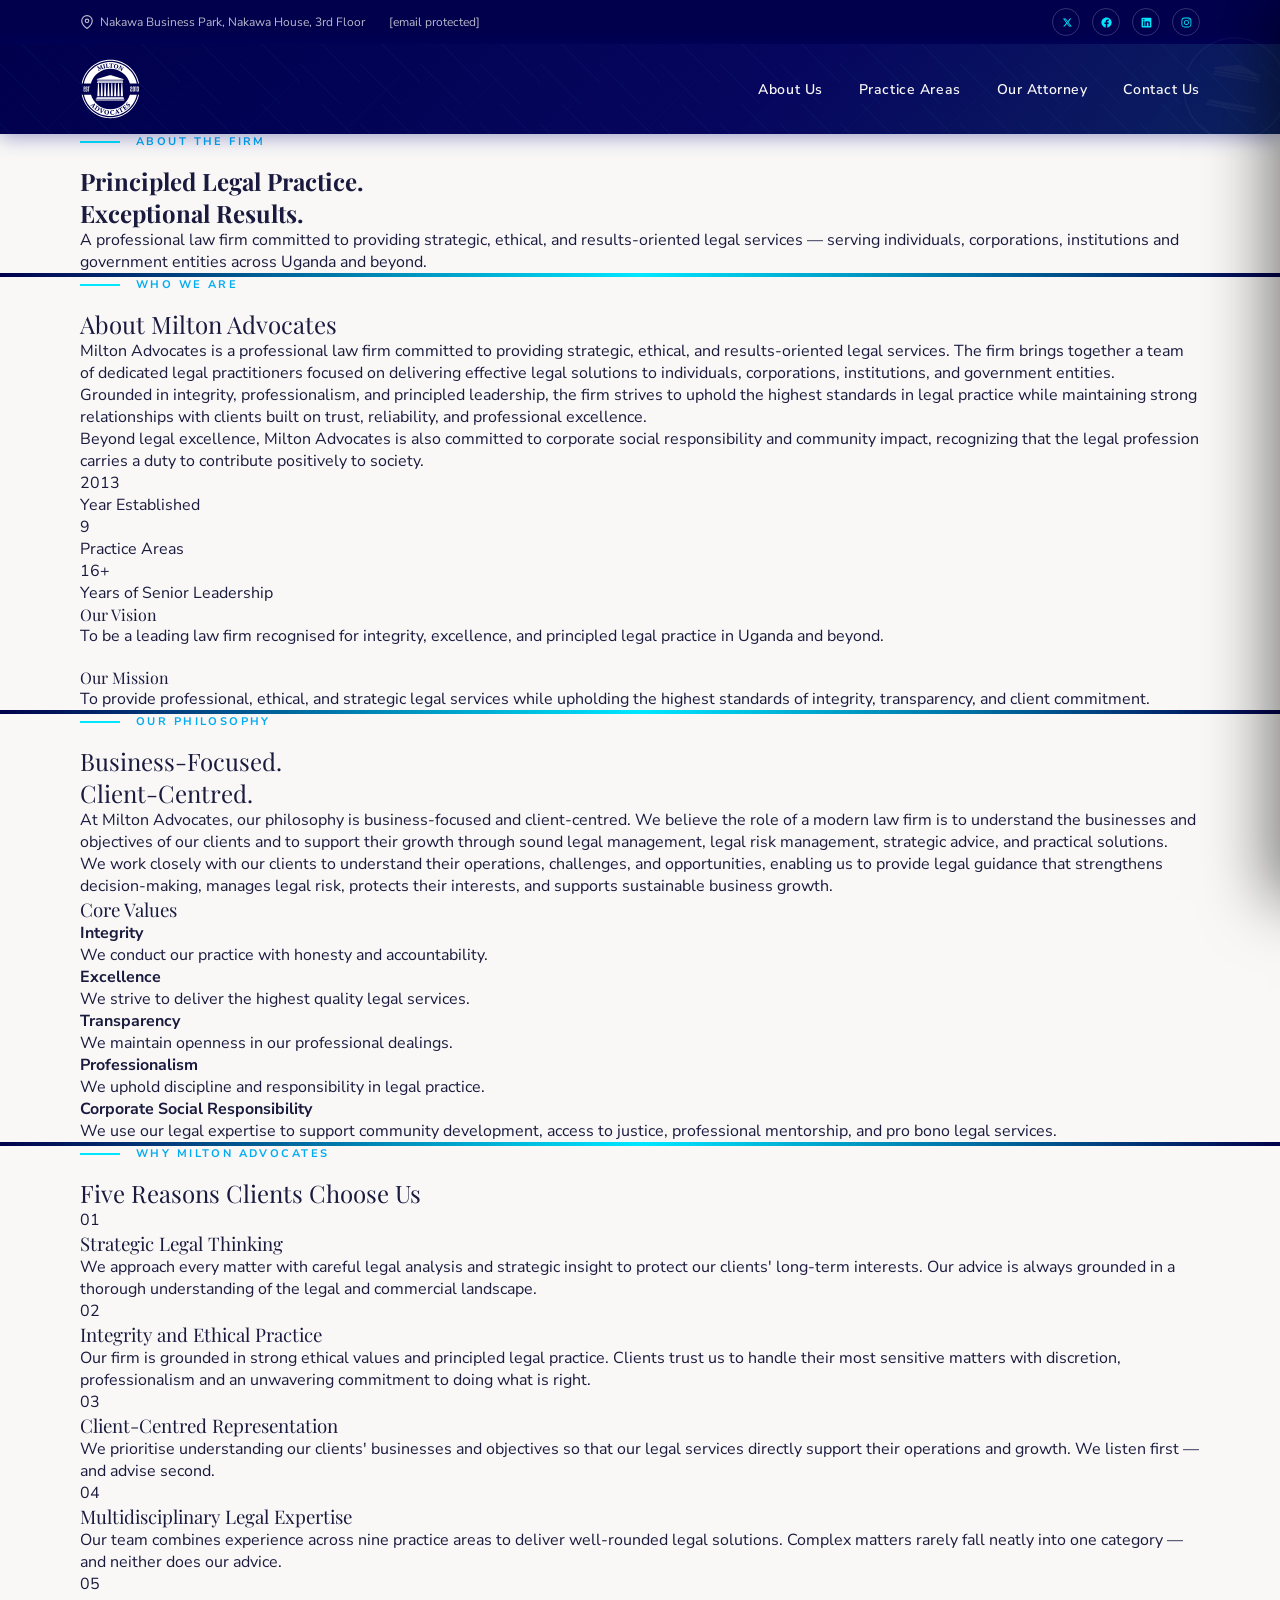
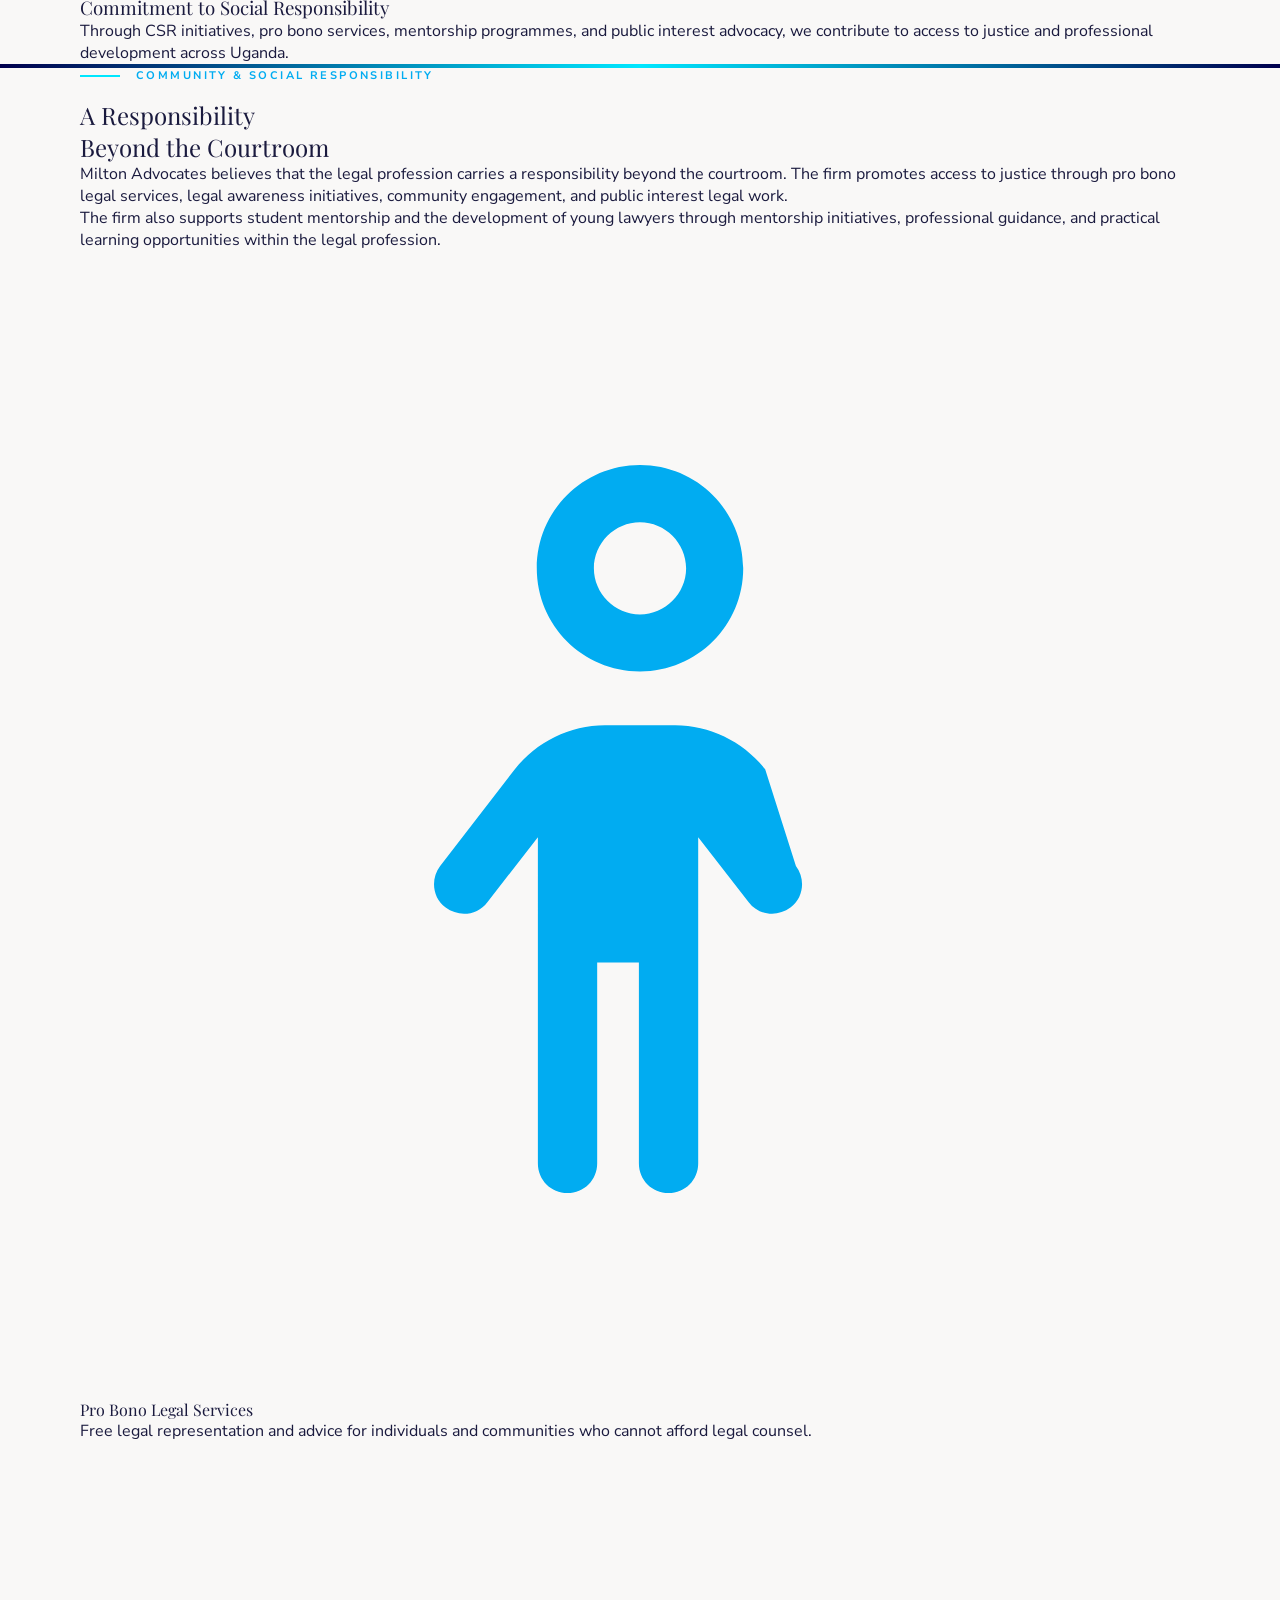
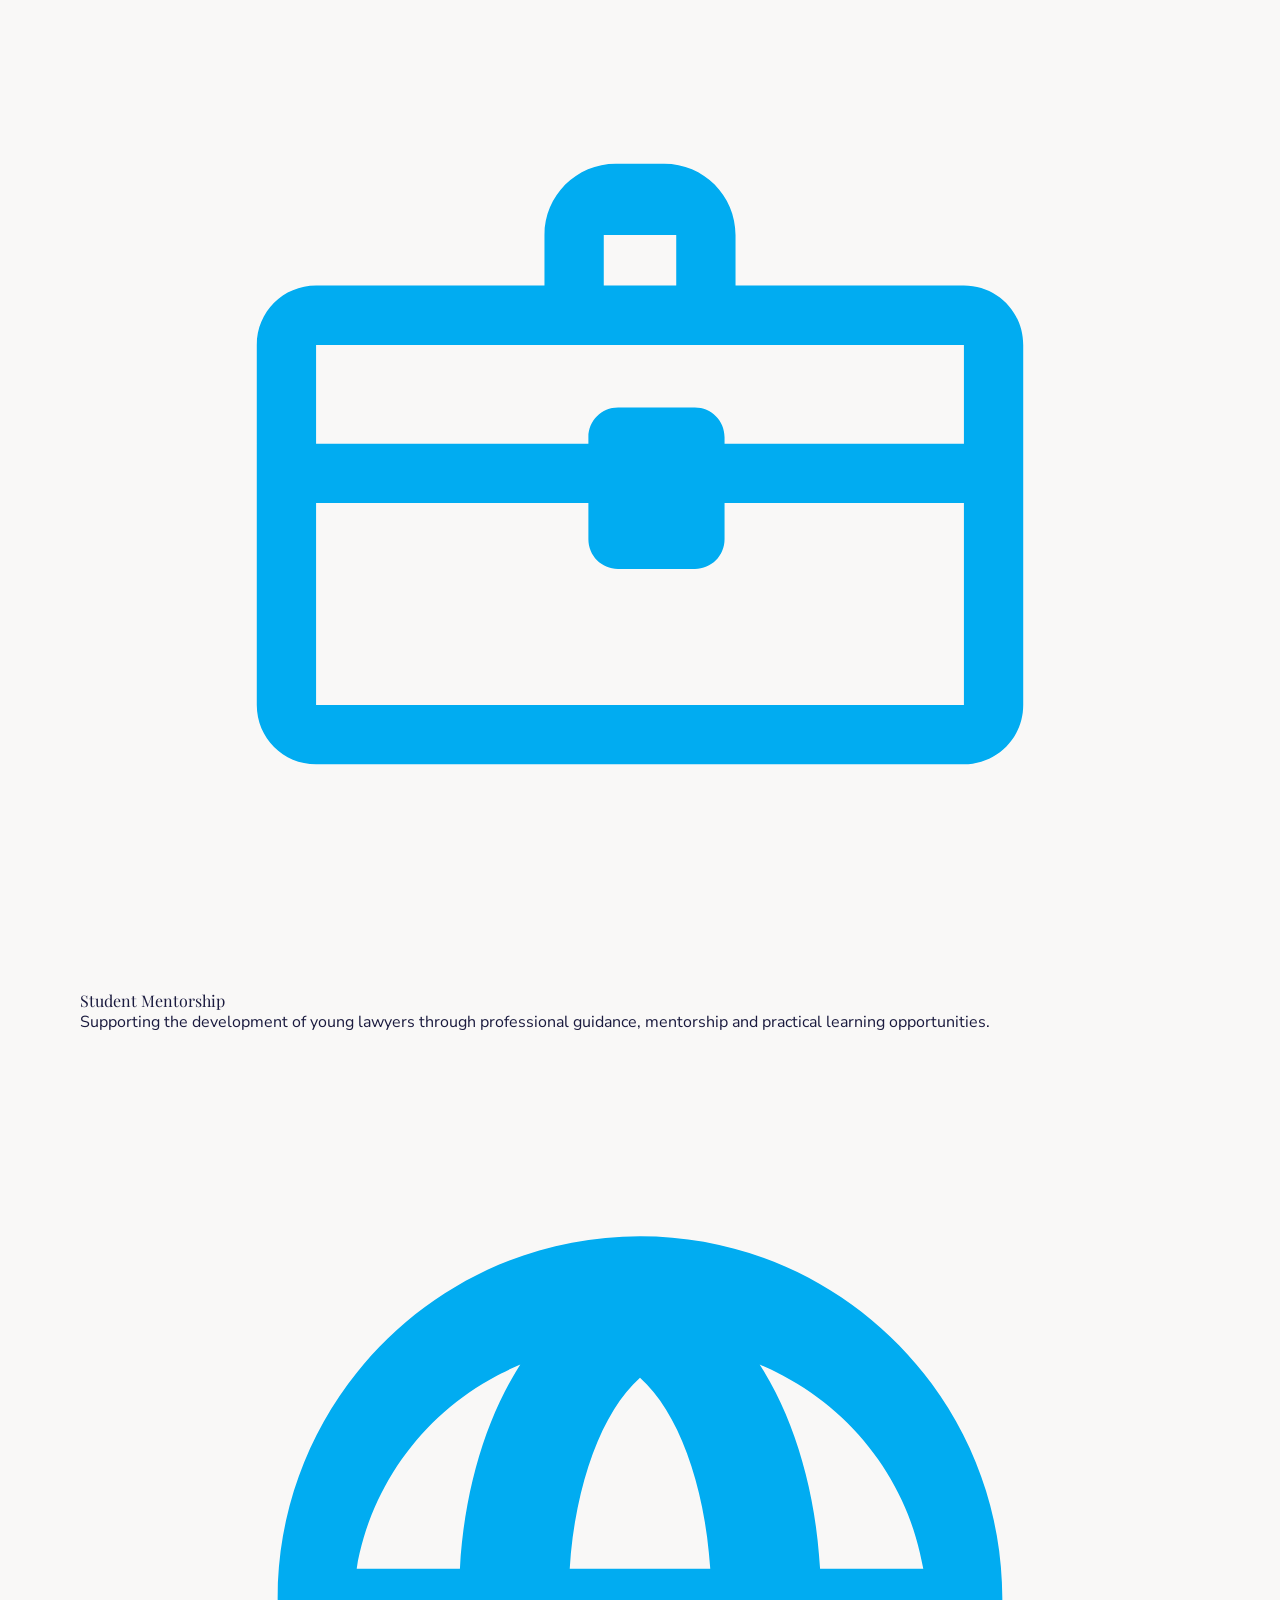
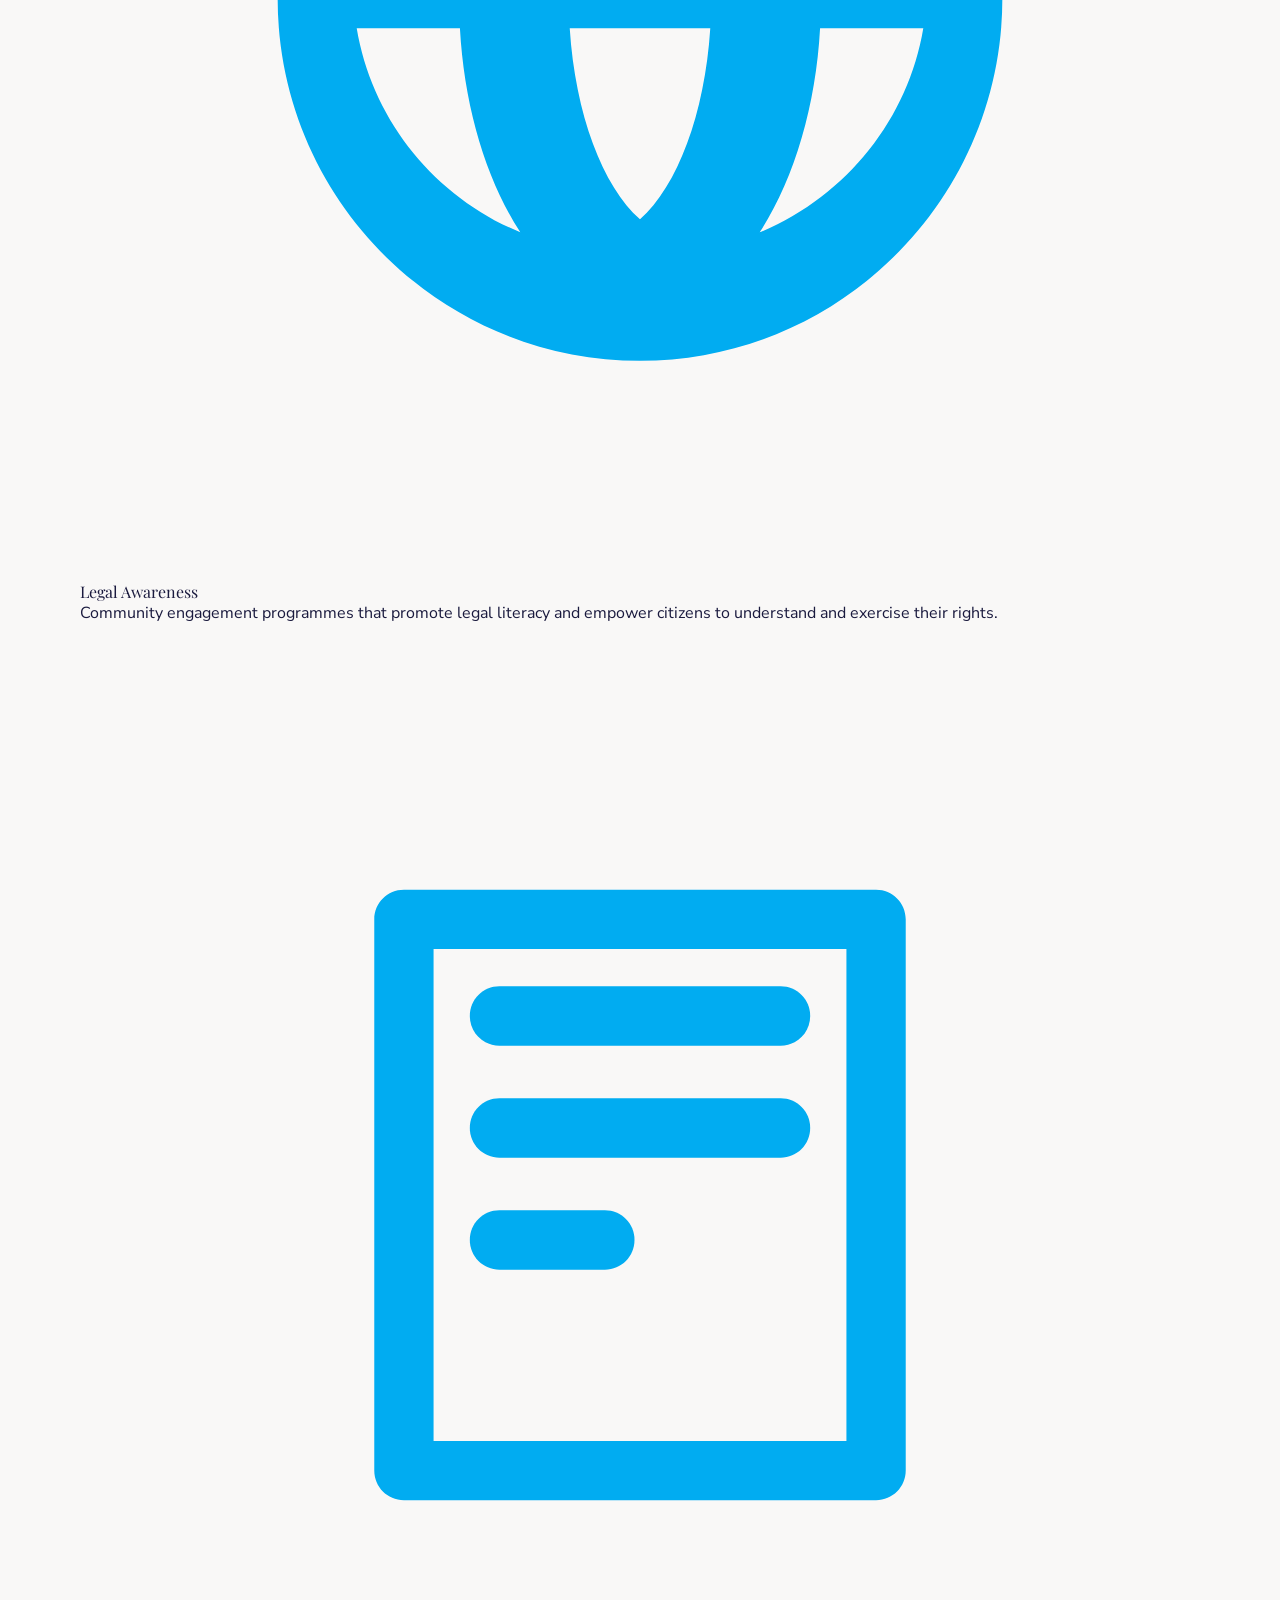
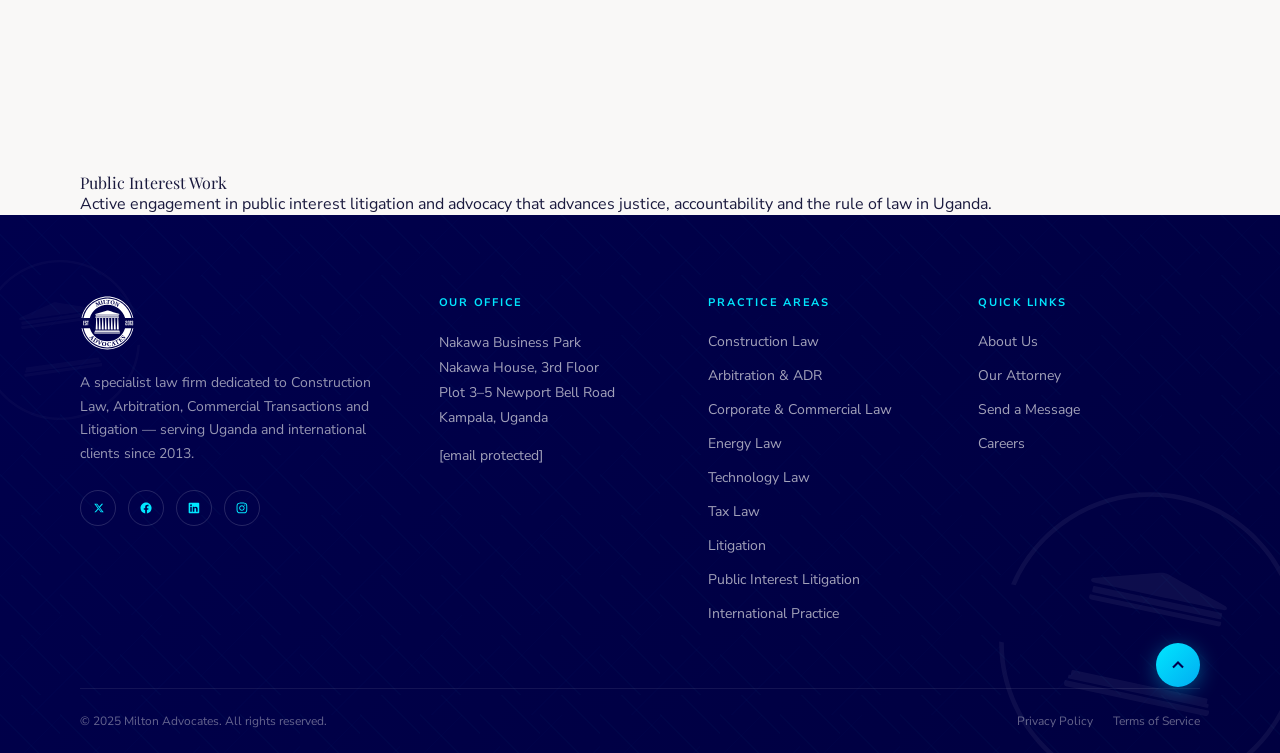
==== about.html @ 9bef8814 "Add files via upload" ====
<!DOCTYPE html>
<html lang="en">
<head>
  <meta charset="UTF-8"/>
  <meta name="viewport" content="width=device-width, initial-scale=1.0"/>
  <title>About Us | Milton Advocates</title>
  <link rel="preconnect" href="https://fonts.googleapis.com">
  <link rel="preconnect" href="https://fonts.gstatic.com" crossorigin>
  <link href="https://fonts.googleapis.com/css2?family=Playfair+Display:ital,wght@0,400;0,700;0,900;1,400;1,700&family=Nunito+Sans:opsz,wght@6..12,300;6..12,400;6..12,600;6..12,700&display=swap" rel="stylesheet">
  <link rel="stylesheet" href="assets/style.css"/>
</head>
<body>

<div class="top-bar">
    <div class="container">
      <div class="top-bar-left">
        <a href="https://maps.google.com/?q=UAP+Business+Park+Nakawa+House+Kampala" target="_blank">
          <svg width="14" height="14" viewBox="0 0 24 24" fill="none" stroke="currentColor" stroke-width="2"><path d="M21 10c0 7-9 13-9 13s-9-6-9-13a9 9 0 0118 0z"/><circle cx="12" cy="10" r="3"/></svg>
          Nakawa Business Park, Nakawa House, 3rd Floor
        </a>
        <a href="/cdn-cgi/l/email-protection#80e9eee6efc0ede9ecf4efeee1e4f6efe3e1f4e5f3aee3efed"><span class="__cf_email__" data-cfemail="88e1e6eee7c8e5e1e4fce7e6e9ecfee7ebe9fcedfba6ebe7e5">[email&#160;protected]</span></a>
      </div>
      <div class="top-bar-right">
        <a href="https://x.com/miltonadvocates" target="_blank" aria-label="X"><svg viewBox="0 0 102 104" fill="#00e7ff"><path d="M78.36,20.78h10.81l-23.6,26.97,27.77,36.71h-21.73l-17.03-22.26-19.47,22.26h-10.82l25.24-28.85L22.89,20.78h22.29l15.38,20.34,17.8-20.34h0Zm-3.79,57.22h5.98L41.91,26.9h-6.43l39.08,51.09h0Z"/></svg></a>
        <a href="https://facebook.com/miltonadvocates" target="_blank" aria-label="Facebook"><svg viewBox="0 0 102 104" fill="#00e7ff"><path d="M92.63,52.86c0,20.62-15.13,37.72-34.88,40.82v-28.8h9.6l1.83-11.91h-11.43v-7.73c0-3.26,1.6-6.44,6.71-6.44h5.2v-10.14s-4.72-.81-9.22-.81c-9.41,0-15.56,5.71-15.56,16.03v9.08h-10.46v11.91h10.46v28.8c-19.75-3.11-34.88-20.2-34.88-40.82C9.99,30.05,28.49,11.55,51.31,11.55s41.32,18.5,41.32,41.32Z"/></svg></a>
        <a href="https://linkedin.com/company/miltonadvocates" target="_blank" aria-label="LinkedIn"><svg viewBox="0 0 102 104" fill="#00e7ff"><path d="M78.27,80.29h-11.65v-18.24c0-4.35-.08-9.95-6.06-9.95s-7,4.74-7,9.63v18.56h-11.64V42.78h11.18v5.13h.15c2.28-3.9,6.52-6.23,11.03-6.06,11.81,0,13.98,7.77,13.98,17.87v20.58ZM28.78,37.65c-3.73,0-6.76-3.03-6.76-6.76s3.03-6.76,6.76-6.76,6.76,3.03,6.76,6.76c0,3.73-3.03,6.76-6.76,6.76h0m5.82,42.64h-11.66V42.78h11.66v37.51ZM84.08,13.31H17.09c-3.16-.03-5.76,2.5-5.8,5.67V86.25c.04,3.17,2.63,5.71,5.8,5.67H84.08c3.17,.04,5.78-2.5,5.82-5.67V18.98c-.05-3.17-2.65-5.71-5.82-5.67"/></svg></a>
        <a href="https://instagram.com/miltonadvocates" target="_blank" aria-label="Instagram"><svg viewBox="0 0 102 104" fill="#00e7ff"><path d="M50.28,19.05c10.6,0,11.86,.04,16.05,.23,4.33,.2,8.79,1.18,11.94,4.34,3.18,3.18,4.14,7.6,4.34,11.94,.19,4.19,.23,5.44,.23,16.05s-.04,11.86-.23,16.05c-.2,4.31-1.2,8.81-4.34,11.94-3.18,3.18-7.6,4.14-11.94,4.34-4.19,.19-5.44,.23-16.05,.23s-11.86-.04-16.05-.23c-4.27-.2-8.83-1.23-11.94-4.34-3.17-3.17-4.14-7.63-4.34-11.94-.19-4.19-.23-5.44-.23-16.05s.04-11.86,.23-16.05c.2-4.29,1.21-8.82,4.34-11.94,3.18-3.18,7.61-4.14,11.94-4.34,4.19-.19,5.44-.23,16.05-.23m0-7.16c-10.79,0-12.14,.05-16.38,.24-6.14,.28-12.24,1.99-16.67,6.43-4.45,4.45-6.15,10.54-6.43,16.67-.19,4.24-.24,5.59-.24,16.38s.05,12.14,.24,16.38c.28,6.13,2,12.25,6.43,16.67,4.45,4.45,10.54,6.15,16.67,6.43,4.24,.19,5.59,.24,16.38,.24s12.14-.05,16.38-.24c6.14-.28,12.24-1.99,16.67-6.43,4.46-4.46,6.15-10.54,6.43-16.67,.19-4.24,.24-5.59,.24-16.38s-.05-12.14-.24-16.38c-.28-6.14-1.99-12.24-6.43-16.67-4.44-4.44-10.55-6.15-16.67-6.43-4.24-.19-5.59-.24-16.38-.24Z"/><path d="M50.28,31.22c-11.26,0-20.39,9.13-20.39,20.39s9.13,20.39,20.39,20.39,20.39-9.13,20.39-20.39-9.13-20.39-20.39-20.39Zm0,33.63c-7.31,0-13.24-5.93-13.24-13.24s5.93-13.24,13.24-13.24,13.24,5.93,13.24,13.24-5.93,13.24-13.24,13.24Z"/><circle cx="71.49" cy="30.41" r="4.77"/></svg></a>
      </div>
    </div>
  </div>
  <nav class="navbar" id="navbar">
    <div class="navbar-watermark" aria-hidden="true"><svg viewBox="0 0 102 104" xmlns="http://www.w3.org/2000/svg"><path fill="#fff" d="M51,3C27.15,3,7.23,20.12,2.88,42.72h1.52C8.73,20.95,27.97,4.49,51,4.49s42.26,16.46,46.6,38.23h1.52C94.77,20.12,74.85,3,51,3Z"/><path fill="#fff" d="M97.52,61.69c-4.49,21.57-23.63,37.82-46.51,37.82S8.97,83.26,4.48,61.69h-1.52c4.5,22.39,24.33,39.31,48.04,39.31s43.53-16.92,48.03-39.31h-1.52Z"/><rect fill="#fff" x="29.1" y="37.66" width="42.89" height="2.04" rx=".35" ry=".35"/><path fill="#fff" d="M27.96,66.15v1.34c0,.19,.16,.35,.37,.35h44.43c.2,0,.37-.16,.37-.35v-1.34c0-.19-.16-.35-.37-.35H28.33c-.2,0-.37,.16-.37,.35Z"/><path fill="#fff" d="M27.26,67.74v.81c0,.12,.17,.21,.38,.21h45.81c.21,0,.38-.09,.38-.21v-.81c0-.12-.17-.21-.38-.21H27.64c-.21,0-.38,.09-.38,.21Z"/><path fill="#fff" d="M28.6,35.17l20.77-6.14s.04-.01,.05-.02c.2-.07,1.58-.54,3.05,0,1.47,.55,17.65,5.44,20.06,6.17,.24,.07,.44,.25,.53,.49,.14,.36,.12,.83-.93,.89-1.69,.1-41.3,0-42.6,0-1.03,0-1.62-.25-1.51-.81,.06-.28,.29-.5,.57-.58Z"/><path fill="#fff" d="M71.49,42.12H29.34c-1.09,0-.77-1.39-.77-1.39l.06-.2h43.56l.06,.2s.33,1.39-.77,1.39Z"/><path fill="#fff" d="M73.56,71.44H27.28c-1.2,0-.84-1.69-.84-1.69l.07-.24h47.83l.06,.24s.36,1.69-.84,1.69Z"/></svg></div>
    <div class="container">
      <a href="index.html" class="nav-logo"><?xml version="1.0" encoding="UTF-8"?><svg style="height:62px;width:auto;" id="a" xmlns="http://www.w3.org/2000/svg" viewBox="0 0 102 104"><defs><style>.b{fill:#fff;}</style></defs><path class="b" d="M23.33,77.53c-.65,.3-1.6,.78-2.13,1.03-.05,.03-.07,.06-.05,.07,.08,.1,.25,.27,.47,.51,.28,.28,.48,.49,.57,.58,0,0,.06,0,.08-.02,.18-.35,.78-1.49,1.09-2.13,0,0-.03-.04-.04-.04Zm7.74,5.28c-.19-.51-.6-.91-1.05-1.21-.15-.1-.31-.18-.37-.18-.05-.02-.13,.05-.17,.09-.28,.4-1.06,1.57-1.68,2.5-.65,.97-1.18,1.77-1.36,2.1-.04,.09-.08,.28-.06,.42,.08,.38,.5,.73,.67,.84,.41,.26,.89,.35,1.49,.16,.68-.25,1.29-.69,1.98-1.72,.62-.92,.89-2.09,.54-3Zm0,0c-.19-.51-.6-.91-1.05-1.21-.15-.1-.31-.18-.37-.18-.05-.02-.13,.05-.17,.09-.28,.4-1.06,1.57-1.68,2.5-.65,.97-1.18,1.77-1.36,2.1-.04,.09-.08,.28-.06,.42,.08,.38,.5,.73,.67,.84,.41,.26,.89,.35,1.49,.16,.68-.25,1.29-.69,1.98-1.72,.62-.92,.89-2.09,.54-3Zm-7.74-5.28c-.65,.3-1.6,.78-2.13,1.03-.05,.03-.07,.06-.05,.07,.08,.1,.25,.27,.47,.51,.28,.28,.48,.49,.57,.58,0,0,.06,0,.08-.02,.18-.35,.78-1.49,1.09-2.13,0,0-.03-.04-.04-.04Zm0,0c-.65,.3-1.6,.78-2.13,1.03-.05,.03-.07,.06-.05,.07,.08,.1,.25,.27,.47,.51,.28,.28,.48,.49,.57,.58,0,0,.06,0,.08-.02,.18-.35,.78-1.49,1.09-2.13,0,0-.03-.04-.04-.04Zm7.74,5.28c-.19-.51-.6-.91-1.05-1.21-.15-.1-.31-.18-.37-.18-.05-.02-.13,.05-.17,.09-.28,.4-1.06,1.57-1.68,2.5-.65,.97-1.18,1.77-1.36,2.1-.04,.09-.08,.28-.06,.42,.08,.38,.5,.73,.67,.84,.41,.26,.89,.35,1.49,.16,.68-.25,1.29-.69,1.98-1.72,.62-.92,.89-2.09,.54-3Zm15.13,5.39c-.29-.34-.62-.55-1.07-.61-.34-.06-.7-.02-.96,.13-.74,.39-1.14,1.37-1.32,2.51-.17,1.09-.09,2.54,.63,3.41,.29,.33,.66,.57,1.15,.65,.32,.06,.7-.04,.97-.24,.64-.44,.99-1.48,1.15-2.51,.2-1.21,.09-2.57-.55-3.35Zm0,0c-.29-.34-.62-.55-1.07-.61-.34-.06-.7-.02-.96,.13-.74,.39-1.14,1.37-1.32,2.51-.17,1.09-.09,2.54,.63,3.41,.29,.33,.66,.57,1.15,.65,.32,.06,.7-.04,.97-.24,.64-.44,.99-1.48,1.15-2.51,.2-1.21,.09-2.57-.55-3.35Zm-15.13-5.39c-.19-.51-.6-.91-1.05-1.21-.15-.1-.31-.18-.37-.18-.05-.02-.13,.05-.17,.09-.28,.4-1.06,1.57-1.68,2.5-.65,.97-1.18,1.77-1.36,2.1-.04,.09-.08,.28-.06,.42,.08,.38,.5,.73,.67,.84,.41,.26,.89,.35,1.49,.16,.68-.25,1.29-.69,1.98-1.72,.62-.92,.89-2.09,.54-3Zm-7.74-5.28c-.65,.3-1.6,.78-2.13,1.03-.05,.03-.07,.06-.05,.07,.08,.1,.25,.27,.47,.51,.28,.28,.48,.49,.57,.58,0,0,.06,0,.08-.02,.18-.35,.78-1.49,1.09-2.13,0,0-.03-.04-.04-.04Zm0,0c-.65,.3-1.6,.78-2.13,1.03-.05,.03-.07,.06-.05,.07,.08,.1,.25,.27,.47,.51,.28,.28,.48,.49,.57,.58,0,0,.06,0,.08-.02,.18-.35,.78-1.49,1.09-2.13,0,0-.03-.04-.04-.04Zm7.74,5.28c-.19-.51-.6-.91-1.05-1.21-.15-.1-.31-.18-.37-.18-.05-.02-.13,.05-.17,.09-.28,.4-1.06,1.57-1.68,2.5-.65,.97-1.18,1.77-1.36,2.1-.04,.09-.08,.28-.06,.42,.08,.38,.5,.73,.67,.84,.41,.26,.89,.35,1.49,.16,.68-.25,1.29-.69,1.98-1.72,.62-.92,.89-2.09,.54-3Zm15.13,5.39c-.29-.34-.62-.55-1.07-.61-.34-.06-.7-.02-.96,.13-.74,.39-1.14,1.37-1.32,2.51-.17,1.09-.09,2.54,.63,3.41,.29,.33,.66,.57,1.15,.65,.32,.06,.7-.04,.97-.24,.64-.44,.99-1.48,1.15-2.51,.2-1.21,.09-2.57-.55-3.35Zm14.86,.03s-.05,0-.05,0c-.05,.73-.08,1.78-.11,2.37,0,.05,.02,.08,.05,.08,.13-.03,.35-.09,.67-.18,.39-.11,.66-.19,.78-.23,0,0,.02-.05,.02-.08-.23-.33-.94-1.4-1.36-1.98Zm0,0s-.05,0-.05,0c-.05,.73-.08,1.78-.11,2.37,0,.05,.02,.08,.05,.08,.13-.03,.35-.09,.67-.18,.39-.11,.66-.19,.78-.23,0,0,.02-.05,.02-.08-.23-.33-.94-1.4-1.36-1.98Zm-14.86-.03c-.29-.34-.62-.55-1.07-.61-.34-.06-.7-.02-.96,.13-.74,.39-1.14,1.37-1.32,2.51-.17,1.09-.09,2.54,.63,3.41,.29,.33,.66,.57,1.15,.65,.32,.06,.7-.04,.97-.24,.64-.44,.99-1.48,1.15-2.51,.2-1.21,.09-2.57-.55-3.35Zm-15.13-5.39c-.19-.51-.6-.91-1.05-1.21-.15-.1-.31-.18-.37-.18-.05-.02-.13,.05-.17,.09-.28,.4-1.06,1.57-1.68,2.5-.65,.97-1.18,1.77-1.36,2.1-.04,.09-.08,.28-.06,.42,.08,.38,.5,.73,.67,.84,.41,.26,.89,.35,1.49,.16,.68-.25,1.29-.69,1.98-1.72,.62-.92,.89-2.09,.54-3Zm-7.74-5.28c-.65,.3-1.6,.78-2.13,1.03-.05,.03-.07,.06-.05,.07,.08,.1,.25,.27,.47,.51,.28,.28,.48,.49,.57,.58,0,0,.06,0,.08-.02,.18-.35,.78-1.49,1.09-2.13,0,0-.03-.04-.04-.04Zm0,0c-.65,.3-1.6,.78-2.13,1.03-.05,.03-.07,.06-.05,.07,.08,.1,.25,.27,.47,.51,.28,.28,.48,.49,.57,.58,0,0,.06,0,.08-.02,.18-.35,.78-1.49,1.09-2.13,0,0-.03-.04-.04-.04Zm7.74,5.28c-.19-.51-.6-.91-1.05-1.21-.15-.1-.31-.18-.37-.18-.05-.02-.13,.05-.17,.09-.28,.4-1.06,1.57-1.68,2.5-.65,.97-1.18,1.77-1.36,2.1-.04,.09-.08,.28-.06,.42,.08,.38,.5,.73,.67,.84,.41,.26,.89,.35,1.49,.16,.68-.25,1.29-.69,1.98-1.72,.62-.92,.89-2.09,.54-3Zm15.13,5.39c-.29-.34-.62-.55-1.07-.61-.34-.06-.7-.02-.96,.13-.74,.39-1.14,1.37-1.32,2.51-.17,1.09-.09,2.54,.63,3.41,.29,.33,.66,.57,1.15,.65,.32,.06,.7-.04,.97-.24,.64-.44,.99-1.48,1.15-2.51,.2-1.21,.09-2.57-.55-3.35Zm14.86,.03s-.05,0-.05,0c-.05,.73-.08,1.78-.11,2.37,0,.05,.02,.08,.05,.08,.13-.03,.35-.09,.67-.18,.39-.11,.66-.19,.78-.23,0,0,.02-.05,.02-.08-.23-.33-.94-1.4-1.36-1.98Zm0,0s-.05,0-.05,0c-.05,.73-.08,1.78-.11,2.37,0,.05,.02,.08,.05,.08,.13-.03,.35-.09,.67-.18,.39-.11,.66-.19,.78-.23,0,0,.02-.05,.02-.08-.23-.33-.94-1.4-1.36-1.98Zm-14.86-.03c-.29-.34-.62-.55-1.07-.61-.34-.06-.7-.02-.96,.13-.74,.39-1.14,1.37-1.32,2.51-.17,1.09-.09,2.54,.63,3.41,.29,.33,.66,.57,1.15,.65,.32,.06,.7-.04,.97-.24,.64-.44,.99-1.48,1.15-2.51,.2-1.21,.09-2.57-.55-3.35Zm-15.13-5.39c-.19-.51-.6-.91-1.05-1.21-.15-.1-.31-.18-.37-.18-.05-.02-.13,.05-.17,.09-.28,.4-1.06,1.57-1.68,2.5-.65,.97-1.18,1.77-1.36,2.1-.04,.09-.08,.28-.06,.42,.08,.38,.5,.73,.67,.84,.41,.26,.89,.35,1.49,.16,.68-.25,1.29-.69,1.98-1.72,.62-.92,.89-2.09,.54-3Zm-7.74-5.28c-.65,.3-1.6,.78-2.13,1.03-.05,.03-.07,.06-.05,.07,.08,.1,.25,.27,.47,.51,.28,.28,.48,.49,.57,.58,0,0,.06,0,.08-.02,.18-.35,.78-1.49,1.09-2.13,0,0-.03-.04-.04-.04Zm60.32-15.84c-4.17,14.09-17.21,24.36-32.64,24.36s-28.49-10.27-32.65-24.36H6.69c4.44,20.39,22.6,35.66,44.32,35.66s39.86-15.27,44.3-35.66h-11.66Zm-61.17,23.02c-.22-.22-.56-.63-1.22-1.3-.71-.73-1-.97-1.32-1.3,.04-.08,.24-.28,.3-.29,.2,.14,.41,.28,.54,.31,.14,.05,.23-.04,.25-.07,.23-.35,.62-1.14,.81-1.56,0-.03,0-.1-.03-.14-.12-.15-.42-.43-.64-.66-.34-.36-.56-.58-.69-.7-.03-.02-.12-.03-.17-.02-.57,.27-1.25,.57-1.4,.73-.11,.12-.22,.25-.05,.52,.09,.18,.2,.33,.32,.51,0,.07-.25,.25-.32,.26-.25-.25-.55-.61-1.04-1.12-.31-.32-.69-.66-.98-.96,0-.07,.22-.28,.29-.28,.69,.51,.89,.56,1.62,.27,1.6-.62,4.22-1.8,5.06-2.19,.24-.1,.61-.29,.78-.42,.11,.14,.26,.31,.41,.47,.18,.18,.32,.3,.44,.42l-.36,.63c-.56,1.13-1.87,3.74-2.35,4.79-.44,.99-.47,1.1,.06,1.86-.02,.06-.26,.25-.33,.25Zm9.71,1.98c-.71,1.07-1.65,1.6-2.6,1.72-1.24,.16-2.32-.28-3.41-1.01-.61-.4-1.47-1.03-2.43-1.68l-.38-.25c0-.08,.18-.36,.23-.34,.28,.14,.45,.22,.66,.29,.25,.09,.44,0,.65-.24,.2-.25,.79-1.13,1.57-2.3,.72-1.08,1.05-1.57,1.33-2.06,.15-.27,.17-.39,0-.62-.09-.13-.34-.36-.49-.49,0-.07,.19-.31,.25-.33,.21,.14,1.2,.85,1.49,1.05,.79,.51,1.13,.69,1.93,1.22,.9,.59,1.45,1.24,1.72,2.04,.3,1,.09,2.1-.52,3.01Zm4.61,4.27c-.62,.64-1,1.09-1.23,1.39-.22-.11-.73-.31-.98-.39,.03-.55,.05-1.13,.05-1.81,0-1.8,0-3.32,0-4.25-.03-.99-.09-1.29-.42-1.55-.13-.1-.24-.17-.44-.29,0-.09,.14-.37,.2-.38,.38,.15,1.1,.48,1.71,.72,.73,.29,1.51,.56,1.74,.65,.05,.06-.08,.36-.13,.39-.33-.07-.57-.08-.67-.06-.09,.04-.15,.12-.17,.29-.03,.74,0,3.98,0,4.68,0,0,.04,.04,.07,.02,.57-.52,2.39-2.51,2.88-3.15,.27-.32,.32-.57,.06-.77-.15-.11-.38-.26-.66-.41,0-.08,.14-.37,.2-.38,.2,.08,.57,.27,1.39,.59,.73,.29,1.1,.4,1.36,.5,.03,.05-.06,.33-.13,.39-.28-.06-.52-.09-.66-.08-.35,.05-.58,.25-1.01,.66-.7,.7-2,2.04-3.13,3.22Zm11.95,.49c-.14,.89-.51,1.73-1.1,2.31-.95,.91-2.21,1.21-3.46,1.01-1.35-.21-2.21-.78-2.76-1.55-.6-.89-.72-2-.57-2.91,.16-.96,.6-1.93,1.54-2.53,.79-.57,1.88-.86,3.14-.66,2.5,.4,3.54,2.31,3.22,4.33Zm8.1,3.29c-.39,.15-.91,.36-1.8,.41-2.71,.19-4.42-1.03-4.6-3.66-.08-1.36,.48-2.68,1.77-3.42,.63-.38,1.42-.61,2.42-.68,.95-.07,1.93,.04,2.48,.03-.05,.38-.1,1.39-.06,2.04-.05,.08-.41,.13-.44,.07-.17-.69-.29-1.15-.79-1.4-.47-.23-.95-.25-1.44-.22-1.28,.08-2.1,1.14-1.95,3.34,.1,1.65,.95,3.36,2.91,3.23,.35-.02,.81-.1,1.15-.45,.28-.28,.6-.79,.84-1.27,.09,.02,.31,.12,.38,.23-.11,.5-.54,1.52-.87,1.76Zm10.07-2.33c-.29,.08-.82,.2-1.72,.44-.99,.28-1.34,.41-1.78,.55-.05-.07-.13-.35-.11-.41,.22-.11,.44-.23,.53-.32,.1-.1,.08-.23,.06-.25-.21-.36-.72-1.09-.99-1.45-.04-.02-.09-.07-.14-.05-.19,.04-.58,.16-.9,.25-.46,.13-.77,.22-.93,.27-.03,0-.08,.09-.09,.14-.04,.63-.09,1.38-.04,1.57,.06,.17,.13,.32,.43,.3,.21,0,.39-.02,.61-.05,.05,.04,.09,.35,.08,.41-.34,.09-.81,.19-1.49,.39-.43,.11-.9,.28-1.31,.4-.05-.05-.14-.33-.11-.4,.78-.36,.91-.51,1.02-1.29,.21-1.71,.43-4.56,.48-5.49,.03-.25,.04-.68,0-.89,.18-.04,.41-.09,.61-.14,.25-.08,.41-.13,.57-.19l.4,.62c.73,1.02,2.4,3.42,3.09,4.34,.66,.87,.74,.94,1.66,.84,.04,.04,.09,.35,.07,.4Zm3.44-1.73c-.99,.49-1.55,.8-1.9,.97-.08-.03-.22-.3-.18-.37,.25-.17,.52-.34,.64-.45,.25-.21,.28-.37,.08-.87-.5-1.12-1.5-3.13-2.33-4.83,0-.02-.07-.08-.09-.06-.21,.08-.81,.37-1.06,.51-.22,.13-.33,.29-.34,.66,0,.31,0,.7,.07,1.12-.03,.06-.41,.15-.47,.09-.13-.49-.47-1.46-.68-1.97,0-.02,.03-.11,.07-.11,.41-.06,.81-.23,1.07-.35l3.86-1.89c.59-.28,.93-.51,1.17-.74,.04,0,.1,.04,.11,.06,.11,.52,.38,1.29,.67,2.03-.03,.07-.33,.23-.4,.23-.25-.37-.46-.64-.7-.87-.22-.21-.37-.21-.59-.13-.31,.11-.99,.46-1.15,.55-.02,.03-.02,.07,0,.11,.76,1.55,2.08,4.29,2.45,4.96,.11,.21,.25,.4,.52,.37,.22-.02,.39-.09,.8-.23,.07,.03,.18,.32,.16,.39-.44,.21-1.05,.47-1.79,.83Zm9.01-5.73c-.81,.61-1.77,1.28-2.8,2.05-.51,.39-1.2,.95-1.72,1.35-.08-.06-.23-.26-.25-.33,.3-.3,.52-.53,.62-.67,.13-.18,.15-.36-.08-.67-.39-.57-.9-1.24-1.73-2.36-.55-.72-1.12-1.48-1.41-1.8-.23-.25-.35-.28-.57-.2-.19,.06-.38,.17-.57,.29-.08-.02-.25-.29-.23-.35,.38-.28,1.01-.72,1.49-1.07l1.94-1.48c.38-.28,.91-.71,1.22-1.01,0,0,.05,0,.07,.02,.15,.35,.58,1,.97,1.56-.03,.08-.28,.3-.35,.31-.33-.32-.54-.49-.73-.58-.25-.11-.44-.04-.59,.05-.27,.17-1.21,.88-1.35,1.02-.05,.05,0,.2,.03,.25,.46,.63,.92,1.22,1.42,1.88,.04,.04,.1,.05,.13,.02,.25-.19,.92-.69,1.22-.94,.2-.16,.22-.31,.08-.6-.04-.11-.11-.25-.18-.41,.02-.07,.32-.27,.4-.27,.17,.24,.43,.67,.67,.98,.2,.25,.55,.7,.75,.96-.02,.07-.29,.29-.37,.29l-.4-.32c-.17-.1-.33-.15-.55-.03-.19,.11-.93,.68-1.22,.89-.03,.02-.02,.12,0,.14l1.29,1.71c.11,.15,.31,.23,.44,.16,.22-.09,.72-.42,1.25-.84,.44-.33,.55-.47,.57-.89,.03-.35-.05-.83-.16-1.28,.07-.06,.38-.16,.45-.14,.12,.25,.57,1.3,.63,1.76,.03,.11,.04,.22-.39,.54Zm2.18-2.25c-.24-.04-1.38-.77-1.7-1.06-.03-.08,.11-.38,.19-.41,.8,.38,1.36,.47,1.91,.38,.39-.08,.75-.33,1-.58,.39-.41,.45-.98,0-1.39-.41-.39-.84-.47-2.11-.11-1.18,.31-2.19,.57-3.13-.31-1.05-.98-.79-2.37,.16-3.39,.64-.69,1.09-.94,1.54-1.35,.28,.38,.65,.83,1.18,1.39,0,.08-.21,.3-.27,.33-.62-.43-.98-.56-1.34-.48-.32,.04-.57,.2-.82,.47-.44,.47-.39,1.07,.03,1.46,.38,.35,.79,.39,1.38,.25,.59-.16,.94-.25,1.53-.42,1.02-.27,1.69-.2,2.33,.4,.94,.89,.99,2.35-.3,3.72-.57,.61-1.24,.99-1.56,1.11Zm-20.53,5.54c-.05,.73-.08,1.78-.11,2.37,0,.05,.02,.08,.05,.08,.13-.03,.35-.09,.67-.18,.39-.11,.66-.19,.78-.23,0,0,.02-.05,.02-.08-.23-.33-.94-1.4-1.36-1.98,0,0-.05,0-.05,0Zm-15.89-.65c-.34-.06-.7-.02-.96,.13-.74,.39-1.14,1.37-1.32,2.51-.17,1.09-.09,2.54,.63,3.41,.29,.33,.66,.57,1.15,.65,.32,.06,.7-.04,.97-.24,.64-.44,.99-1.48,1.15-2.51,.2-1.21,.09-2.57-.55-3.35-.29-.34-.62-.55-1.07-.61Zm-15.11-5.98c-.15-.1-.31-.18-.37-.18-.05-.02-.13,.05-.17,.09-.28,.4-1.06,1.57-1.68,2.5-.65,.97-1.18,1.77-1.36,2.1-.04,.09-.08,.28-.06,.42,.08,.38,.5,.73,.67,.84,.41,.26,.89,.35,1.49,.16,.68-.25,1.29-.69,1.98-1.72,.62-.92,.89-2.09,.54-3-.19-.51-.6-.91-1.05-1.21Zm-6.69-4.07c-.65,.3-1.6,.78-2.13,1.03-.05,.03-.07,.06-.05,.07,.08,.1,.25,.27,.47,.51,.28,.28,.48,.49,.57,.58,0,0,.06,0,.08-.02,.18-.35,.78-1.49,1.09-2.13,0,0-.03-.04-.04-.04Zm0,0c-.65,.3-1.6,.78-2.13,1.03-.05,.03-.07,.06-.05,.07,.08,.1,.25,.27,.47,.51,.28,.28,.48,.49,.57,.58,0,0,.06,0,.08-.02,.18-.35,.78-1.49,1.09-2.13,0,0-.03-.04-.04-.04Zm7.74,5.28c-.19-.51-.6-.91-1.05-1.21-.15-.1-.31-.18-.37-.18-.05-.02-.13,.05-.17,.09-.28,.4-1.06,1.57-1.68,2.5-.65,.97-1.18,1.77-1.36,2.1-.04,.09-.08,.28-.06,.42,.08,.38,.5,.73,.67,.84,.41,.26,.89,.35,1.49,.16,.68-.25,1.29-.69,1.98-1.72,.62-.92,.89-2.09,.54-3Zm15.13,5.39c-.29-.34-.62-.55-1.07-.61-.34-.06-.7-.02-.96,.13-.74,.39-1.14,1.37-1.32,2.51-.17,1.09-.09,2.54,.63,3.41,.29,.33,.66,.57,1.15,.65,.32,.06,.7-.04,.97-.24,.64-.44,.99-1.48,1.15-2.51,.2-1.21,.09-2.57-.55-3.35Zm14.86,.03s-.05,0-.05,0c-.05,.73-.08,1.78-.11,2.37,0,.05,.02,.08,.05,.08,.13-.03,.35-.09,.67-.18,.39-.11,.66-.19,.78-.23,0,0,.02-.05,.02-.08-.23-.33-.94-1.4-1.36-1.98Zm0,0s-.05,0-.05,0c-.05,.73-.08,1.78-.11,2.37,0,.05,.02,.08,.05,.08,.13-.03,.35-.09,.67-.18,.39-.11,.66-.19,.78-.23,0,0,.02-.05,.02-.08-.23-.33-.94-1.4-1.36-1.98Zm-14.86-.03c-.29-.34-.62-.55-1.07-.61-.34-.06-.7-.02-.96,.13-.74,.39-1.14,1.37-1.32,2.51-.17,1.09-.09,2.54,.63,3.41,.29,.33,.66,.57,1.15,.65,.32,.06,.7-.04,.97-.24,.64-.44,.99-1.48,1.15-2.51,.2-1.21,.09-2.57-.55-3.35Zm-15.13-5.39c-.19-.51-.6-.91-1.05-1.21-.15-.1-.31-.18-.37-.18-.05-.02-.13,.05-.17,.09-.28,.4-1.06,1.57-1.68,2.5-.65,.97-1.18,1.77-1.36,2.1-.04,.09-.08,.28-.06,.42,.08,.38,.5,.73,.67,.84,.41,.26,.89,.35,1.49,.16,.68-.25,1.29-.69,1.98-1.72,.62-.92,.89-2.09,.54-3Zm-7.74-5.28c-.65,.3-1.6,.78-2.13,1.03-.05,.03-.07,.06-.05,.07,.08,.1,.25,.27,.47,.51,.28,.28,.48,.49,.57,.58,0,0,.06,0,.08-.02,.18-.35,.78-1.49,1.09-2.13,0,0-.03-.04-.04-.04Zm0,0c-.65,.3-1.6,.78-2.13,1.03-.05,.03-.07,.06-.05,.07,.08,.1,.25,.27,.47,.51,.28,.28,.48,.49,.57,.58,0,0,.06,0,.08-.02,.18-.35,.78-1.49,1.09-2.13,0,0-.03-.04-.04-.04Zm7.74,5.28c-.19-.51-.6-.91-1.05-1.21-.15-.1-.31-.18-.37-.18-.05-.02-.13,.05-.17,.09-.28,.4-1.06,1.57-1.68,2.5-.65,.97-1.18,1.77-1.36,2.1-.04,.09-.08,.28-.06,.42,.08,.38,.5,.73,.67,.84,.41,.26,.89,.35,1.49,.16,.68-.25,1.29-.69,1.98-1.72,.62-.92,.89-2.09,.54-3Zm15.13,5.39c-.29-.34-.62-.55-1.07-.61-.34-.06-.7-.02-.96,.13-.74,.39-1.14,1.37-1.32,2.51-.17,1.09-.09,2.54,.63,3.41,.29,.33,.66,.57,1.15,.65,.32,.06,.7-.04,.97-.24,.64-.44,.99-1.48,1.15-2.51,.2-1.21,.09-2.57-.55-3.35Zm0,0c-.29-.34-.62-.55-1.07-.61-.34-.06-.7-.02-.96,.13-.74,.39-1.14,1.37-1.32,2.51-.17,1.09-.09,2.54,.63,3.41,.29,.33,.66,.57,1.15,.65,.32,.06,.7-.04,.97-.24,.64-.44,.99-1.48,1.15-2.51,.2-1.21,.09-2.57-.55-3.35Zm-15.13-5.39c-.19-.51-.6-.91-1.05-1.21-.15-.1-.31-.18-.37-.18-.05-.02-.13,.05-.17,.09-.28,.4-1.06,1.57-1.68,2.5-.65,.97-1.18,1.77-1.36,2.1-.04,.09-.08,.28-.06,.42,.08,.38,.5,.73,.67,.84,.41,.26,.89,.35,1.49,.16,.68-.25,1.29-.69,1.98-1.72,.62-.92,.89-2.09,.54-3Zm-7.74-5.28c-.65,.3-1.6,.78-2.13,1.03-.05,.03-.07,.06-.05,.07,.08,.1,.25,.27,.47,.51,.28,.28,.48,.49,.57,.58,0,0,.06,0,.08-.02,.18-.35,.78-1.49,1.09-2.13,0,0-.03-.04-.04-.04Zm0,0c-.65,.3-1.6,.78-2.13,1.03-.05,.03-.07,.06-.05,.07,.08,.1,.25,.27,.47,.51,.28,.28,.48,.49,.57,.58,0,0,.06,0,.08-.02,.18-.35,.78-1.49,1.09-2.13,0,0-.03-.04-.04-.04Zm7.74,5.28c-.19-.51-.6-.91-1.05-1.21-.15-.1-.31-.18-.37-.18-.05-.02-.13,.05-.17,.09-.28,.4-1.06,1.57-1.68,2.5-.65,.97-1.18,1.77-1.36,2.1-.04,.09-.08,.28-.06,.42,.08,.38,.5,.73,.67,.84,.41,.26,.89,.35,1.49,.16,.68-.25,1.29-.69,1.98-1.72,.62-.92,.89-2.09,.54-3Zm0,0c-.19-.51-.6-.91-1.05-1.21-.15-.1-.31-.18-.37-.18-.05-.02-.13,.05-.17,.09-.28,.4-1.06,1.57-1.68,2.5-.65,.97-1.18,1.77-1.36,2.1-.04,.09-.08,.28-.06,.42,.08,.38,.5,.73,.67,.84,.41,.26,.89,.35,1.49,.16,.68-.25,1.29-.69,1.98-1.72,.62-.92,.89-2.09,.54-3Zm-7.74-5.28c-.65,.3-1.6,.78-2.13,1.03-.05,.03-.07,.06-.05,.07,.08,.1,.25,.27,.47,.51,.28,.28,.48,.49,.57,.58,0,0,.06,0,.08-.02,.18-.35,.78-1.49,1.09-2.13,0,0-.03-.04-.04-.04Zm0,0c-.65,.3-1.6,.78-2.13,1.03-.05,.03-.07,.06-.05,.07,.08,.1,.25,.27,.47,.51,.28,.28,.48,.49,.57,.58,0,0,.06,0,.08-.02,.18-.35,.78-1.49,1.09-2.13,0,0-.03-.04-.04-.04Zm0,0c-.65,.3-1.6,.78-2.13,1.03-.05,.03-.07,.06-.05,.07,.08,.1,.25,.27,.47,.51,.28,.28,.48,.49,.57,.58,0,0,.06,0,.08-.02,.18-.35,.78-1.49,1.09-2.13,0,0-.03-.04-.04-.04ZM62.12,11.46c-.25-.35-.53-.57-.96-.68-.31-.08-.66-.08-.91,.03-.74,.29-1.22,1.19-1.5,2.25-.26,1.02-.33,2.4,.27,3.3,.25,.34,.57,.6,1.03,.73,.3,.08,.66,.03,.94-.13,.65-.36,1.08-1.31,1.33-2.26,.3-1.13,.33-2.43-.2-3.23Zm0,0c-.25-.35-.53-.57-.96-.68-.31-.08-.66-.08-.91,.03-.74,.29-1.22,1.19-1.5,2.25-.26,1.02-.33,2.4,.27,3.3,.25,.34,.57,.6,1.03,.73,.3,.08,.66,.03,.94-.13,.65-.36,1.08-1.31,1.33-2.26,.3-1.13,.33-2.43-.2-3.23Zm0,0c-.25-.35-.53-.57-.96-.68-.31-.08-.66-.08-.91,.03-.74,.29-1.22,1.19-1.5,2.25-.26,1.02-.33,2.4,.27,3.3,.25,.34,.57,.6,1.03,.73,.3,.08,.66,.03,.94-.13,.65-.36,1.08-1.31,1.33-2.26,.3-1.13,.33-2.43-.2-3.23Zm0,0c-.25-.35-.53-.57-.96-.68-.31-.08-.66-.08-.91,.03-.74,.29-1.22,1.19-1.5,2.25-.26,1.02-.33,2.4,.27,3.3,.25,.34,.57,.6,1.03,.73,.3,.08,.66,.03,.94-.13,.65-.36,1.08-1.31,1.33-2.26,.3-1.13,.33-2.43-.2-3.23Zm0,0c-.25-.35-.53-.57-.96-.68-.31-.08-.66-.08-.91,.03-.74,.29-1.22,1.19-1.5,2.25-.26,1.02-.33,2.4,.27,3.3,.25,.34,.57,.6,1.03,.73,.3,.08,.66,.03,.94-.13,.65-.36,1.08-1.31,1.33-2.26,.3-1.13,.33-2.43-.2-3.23Zm0,0c-.25-.35-.53-.57-.96-.68-.31-.08-.66-.08-.91,.03-.74,.29-1.22,1.19-1.5,2.25-.26,1.02-.33,2.4,.27,3.3,.25,.34,.57,.6,1.03,.73,.3,.08,.66,.03,.94-.13,.65-.36,1.08-1.31,1.33-2.26,.3-1.13,.33-2.43-.2-3.23Zm0,0c-.25-.35-.53-.57-.96-.68-.31-.08-.66-.08-.91,.03-.74,.29-1.22,1.19-1.5,2.25-.26,1.02-.33,2.4,.27,3.3,.25,.34,.57,.6,1.03,.73,.3,.08,.66,.03,.94-.13,.65-.36,1.08-1.31,1.33-2.26,.3-1.13,.33-2.43-.2-3.23Zm0,0c-.25-.35-.53-.57-.96-.68-.31-.08-.66-.08-.91,.03-.74,.29-1.22,1.19-1.5,2.25-.26,1.02-.33,2.4,.27,3.3,.25,.34,.57,.6,1.03,.73,.3,.08,.66,.03,.94-.13,.65-.36,1.08-1.31,1.33-2.26,.3-1.13,.33-2.43-.2-3.23Zm0,0c-.25-.35-.53-.57-.96-.68-.31-.08-.66-.08-.91,.03-.74,.29-1.22,1.19-1.5,2.25-.26,1.02-.33,2.4,.27,3.3,.25,.34,.57,.6,1.03,.73,.3,.08,.66,.03,.94-.13,.65-.36,1.08-1.31,1.33-2.26,.3-1.13,.33-2.43-.2-3.23Zm0,0c-.25-.35-.53-.57-.96-.68-.31-.08-.66-.08-.91,.03-.74,.29-1.22,1.19-1.5,2.25-.26,1.02-.33,2.4,.27,3.3,.25,.34,.57,.6,1.03,.73,.3,.08,.66,.03,.94-.13,.65-.36,1.08-1.31,1.33-2.26,.3-1.13,.33-2.43-.2-3.23Zm-11.12-4.81C29.14,6.66,10.89,22.13,6.6,42.72h11.63c4.04-14.29,17.18-24.76,32.77-24.76s28.72,10.47,32.76,24.76h11.63C91.11,22.13,72.87,6.66,51,6.66Zm-13.34,11.68c-.57,.27-1.01,.51-1.47,.73-.07-.04-.18-.3-.17-.36,.23-.17,.38-.27,.5-.39,.13-.15,.1-.31-.03-.63-.37-.84-1.29-2.76-1.77-3.78-.02,0-.04,.02-.06,.02,.04,1.3,.09,4.65,.2,5.64-.05,.06-.41,.22-.46,.23-.66-.74-2.09-2.02-4.09-3.83-.02,0-.04,.03-.05,.06,.32,.85,1.2,3.01,1.55,3.75,.18,.38,.32,.48,.67,.42,.21-.03,.4-.07,.73-.18,.06,.02,.16,.3,.15,.37-.35,.17-.77,.33-1.47,.65-.41,.2-.83,.43-1.22,.62-.06-.04-.2-.29-.17-.36,.18-.12,.35-.23,.48-.34,.25-.23,.31-.41,.15-.92-.28-.84-1.27-3.54-1.63-4.38-.08-.2-.24-.4-.5-.38-.23,.02-.51,.1-.83,.19-.05-.04-.15-.34-.13-.38,.8-.38,1.53-.68,2.53-1.15,.11,.2,.3,.4,.51,.57,.84,.72,2.45,2.08,3,2.51,.03,0,.06,0,.07-.03,.03-.68,.03-3.05-.02-3.95-.02-.27-.05-.57-.1-.73,1.18-.56,1.67-.83,2.3-1.12,.05,0,.19,.29,.17,.35-.27,.19-.45,.32-.58,.43-.21,.21-.16,.4-.03,.67,.33,.75,1.75,3.55,2.15,4.25,.15,.26,.31,.48,.64,.41,.16-.03,.4-.09,.65-.16,.07,.04,.17,.3,.14,.38-.35,.16-.77,.32-1.8,.81Zm5.51-1.5c-.46,.1-.9,.2-1.69,.4-1.01,.26-1.34,.39-1.76,.5-.08-.04-.15-.33-.1-.39,.23-.09,.38-.17,.49-.23,.28-.14,.32-.25,.25-.71-.08-.4-.41-1.69-.65-2.59-.31-1.19-.44-1.73-.6-2.2-.08-.23-.19-.37-.4-.39-.24,0-.39,.02-.65,.05-.05-.05-.12-.33-.08-.39,.41-.1,.9-.2,1.68-.4,1.08-.28,1.46-.42,1.7-.47,.05,.04,.13,.31,.09,.38-.21,.09-.41,.18-.55,.26-.23,.15-.2,.31-.12,.64,.07,.36,.28,1.15,.53,2.11,.36,1.36,.56,2.19,.69,2.61,.07,.21,.14,.46,.48,.45,.14,0,.43-.03,.67-.04,.05,.05,.08,.35,.04,.4Zm5.79-.89c-.03,.09-.15,.18-.66,.24-.94,.1-2.19,.18-3.08,.28-.9,.09-1.33,.18-1.76,.23-.05-.07-.08-.34-.04-.4,.36-.08,.44-.1,.65-.19,.22-.09,.27-.23,.27-.51,0-.25-.12-1.51-.25-2.68-.15-1.33-.22-1.94-.28-2.38-.04-.24-.11-.4-.39-.44-.14-.03-.39-.03-.62-.04-.06-.06-.06-.36,0-.39,.47-.06,.78-.06,1.73-.16,.83-.09,1.27-.16,1.7-.22,.05,.04,.08,.33,.04,.39-.29,.09-.42,.12-.54,.17-.25,.1-.26,.23-.25,.53,0,.18,.08,.94,.21,2.09,.11,1.17,.29,2.59,.35,2.89,.04,.2,.16,.3,.26,.33,.26,.03,.93-.04,1.46-.1,.23-.03,.42-.13,.6-.45,.21-.34,.49-1,.63-1.47,.06-.04,.41,.03,.43,.11,0,.28-.25,1.7-.47,2.17Zm6.81-4.63s-.4,.04-.42,0c-.04-.42-.09-.75-.18-1.05-.09-.27-.22-.35-.43-.38-.31-.06-1.04-.08-1.22-.07-.02,0-.05,.04-.05,.08-.08,1.64-.25,4.53-.25,5.27,0,.22,.02,.44,.25,.55,.2,.08,.37,.1,.77,.18,.04,.05,0,.35-.05,.4-.46-.03-1.08-.09-1.88-.14-1.05-.06-1.65-.05-2.04-.07-.06-.07-.04-.36,.02-.4,.29-.02,.59-.04,.75-.07,.3-.06,.41-.18,.46-.69,.11-1.16,.21-3.29,.3-5.1,0-.02,0-.09-.05-.09-.21-.04-.85-.07-1.11-.06-.25,0-.41,.08-.59,.39-.15,.25-.32,.58-.46,.96-.05,.03-.41-.06-.43-.14,.11-.47,.28-1.43,.35-1.95,0-.03,.07-.08,.1-.07,.37,.14,.78,.19,1.06,.21l4.1,.22c.62,.03,1.01,0,1.31-.08,.04,0,.07,.08,.07,.1-.14,.48-.28,1.24-.39,2Zm7.19,5.55c-.99,.78-2.21,.94-3.38,.63-1.25-.33-2.01-.95-2.46-1.74-.49-.9-.49-1.96-.26-2.81,.24-.9,.75-1.78,1.7-2.25,.81-.47,1.86-.63,3.03-.32,2.33,.61,3.14,2.53,2.64,4.41-.22,.83-.65,1.6-1.26,2.08Zm10.9-.58c-.14-.05-.28-.09-.44-.12-.35-.07-.52-.02-.78,.41-.54,.86-1.39,2.42-2.08,3.73-.24,.45-.55,1.06-.73,1.42-.17-.11-.83-.44-1.03-.53-.18-1.15-.87-5.38-1.09-6.62,0-.05-.05-.03-.06-.02-.6,1.11-1.65,3.14-1.86,3.58-.21,.45-.13,.69,.12,.9,.14,.12,.3,.24,.54,.42,.02,.05-.11,.31-.2,.34-.37-.19-.81-.46-1.28-.72-.54-.28-1.03-.5-1.36-.68-.02-.07,.13-.33,.18-.35,.26,.08,.45,.15,.67,.18,.26,.06,.45-.08,.65-.4,.35-.5,1.42-2.44,2.21-3.94,.14-.26,.18-.64-.03-.87-.14-.17-.3-.33-.56-.49,0-.06,.16-.34,.19-.36,.38,.19,.85,.49,1.49,.83,.32,.17,.63,.32,.78,.39,0,.19,0,.4,.08,.76,.26,1.43,.74,4.13,.99,5.29,.02,0,.03,0,.05,0,.67-1.27,1.38-2.58,1.67-3.28,.15-.37,.13-.58-.15-.83-.18-.16-.32-.26-.57-.42-.02-.07,.15-.34,.19-.35,.26,.13,.71,.41,1.37,.75,.57,.3,1.02,.5,1.22,.6,.02,.06-.13,.34-.19,.35Zm-12.7-5.5c-.31-.08-.66-.08-.91,.03-.74,.29-1.22,1.19-1.5,2.25-.26,1.02-.33,2.4,.27,3.3,.25,.34,.57,.6,1.03,.73,.3,.08,.66,.03,.94-.13,.65-.36,1.08-1.31,1.33-2.26,.3-1.13,.33-2.43-.2-3.23-.25-.35-.53-.57-.96-.68Zm.96,.68c-.25-.35-.53-.57-.96-.68-.31-.08-.66-.08-.91,.03-.74,.29-1.22,1.19-1.5,2.25-.26,1.02-.33,2.4,.27,3.3,.25,.34,.57,.6,1.03,.73,.3,.08,.66,.03,.94-.13,.65-.36,1.08-1.31,1.33-2.26,.3-1.13,.33-2.43-.2-3.23Zm0,0c-.25-.35-.53-.57-.96-.68-.31-.08-.66-.08-.91,.03-.74,.29-1.22,1.19-1.5,2.25-.26,1.02-.33,2.4,.27,3.3,.25,.34,.57,.6,1.03,.73,.3,.08,.66,.03,.94-.13,.65-.36,1.08-1.31,1.33-2.26,.3-1.13,.33-2.43-.2-3.23Zm0,0c-.25-.35-.53-.57-.96-.68-.31-.08-.66-.08-.91,.03-.74,.29-1.22,1.19-1.5,2.25-.26,1.02-.33,2.4,.27,3.3,.25,.34,.57,.6,1.03,.73,.3,.08,.66,.03,.94-.13,.65-.36,1.08-1.31,1.33-2.26,.3-1.13,.33-2.43-.2-3.23Zm0,0c-.25-.35-.53-.57-.96-.68-.31-.08-.66-.08-.91,.03-.74,.29-1.22,1.19-1.5,2.25-.26,1.02-.33,2.4,.27,3.3,.25,.34,.57,.6,1.03,.73,.3,.08,.66,.03,.94-.13,.65-.36,1.08-1.31,1.33-2.26,.3-1.13,.33-2.43-.2-3.23Zm0,0c-.25-.35-.53-.57-.96-.68-.31-.08-.66-.08-.91,.03-.74,.29-1.22,1.19-1.5,2.25-.26,1.02-.33,2.4,.27,3.3,.25,.34,.57,.6,1.03,.73,.3,.08,.66,.03,.94-.13,.65-.36,1.08-1.31,1.33-2.26,.3-1.13,.33-2.43-.2-3.23Zm0,0c-.25-.35-.53-.57-.96-.68-.31-.08-.66-.08-.91,.03-.74,.29-1.22,1.19-1.5,2.25-.26,1.02-.33,2.4,.27,3.3,.25,.34,.57,.6,1.03,.73,.3,.08,.66,.03,.94-.13,.65-.36,1.08-1.31,1.33-2.26,.3-1.13,.33-2.43-.2-3.23Zm0,0c-.25-.35-.53-.57-.96-.68-.31-.08-.66-.08-.91,.03-.74,.29-1.22,1.19-1.5,2.25-.26,1.02-.33,2.4,.27,3.3,.25,.34,.57,.6,1.03,.73,.3,.08,.66,.03,.94-.13,.65-.36,1.08-1.31,1.33-2.26,.3-1.13,.33-2.43-.2-3.23Zm0,0c-.25-.35-.53-.57-.96-.68-.31-.08-.66-.08-.91,.03-.74,.29-1.22,1.19-1.5,2.25-.26,1.02-.33,2.4,.27,3.3,.25,.34,.57,.6,1.03,.73,.3,.08,.66,.03,.94-.13,.65-.36,1.08-1.31,1.33-2.26,.3-1.13,.33-2.43-.2-3.23Zm0,0c-.25-.35-.53-.57-.96-.68-.31-.08-.66-.08-.91,.03-.74,.29-1.22,1.19-1.5,2.25-.26,1.02-.33,2.4,.27,3.3,.25,.34,.57,.6,1.03,.73,.3,.08,.66,.03,.94-.13,.65-.36,1.08-1.31,1.33-2.26,.3-1.13,.33-2.43-.2-3.23Zm0,0c-.25-.35-.53-.57-.96-.68-.31-.08-.66-.08-.91,.03-.74,.29-1.22,1.19-1.5,2.25-.26,1.02-.33,2.4,.27,3.3,.25,.34,.57,.6,1.03,.73,.3,.08,.66,.03,.94-.13,.65-.36,1.08-1.31,1.33-2.26,.3-1.13,.33-2.43-.2-3.23Z"/><path class="b" d="M28.6,35.17l20.77-6.14s.04-.01,.05-.02c.2-.07,1.58-.54,3.05,0,1.47,.55,17.65,5.44,20.06,6.17,.24,.07,.44,.25,.53,.49,.14,.36,.12,.83-.93,.89-1.69,.1-41.3,0-42.6,0-1.03,0-1.62-.25-1.51-.81,.06-.28,.29-.5,.57-.58Z"/><rect class="b" x="29.1" y="37.66" width="42.89" height="2.04" rx=".35" ry=".35"/><path class="b" d="M27.96,66.15v1.34c0,.19,.16,.35,.37,.35h44.43c.2,0,.37-.16,.37-.35v-1.34c0-.19-.16-.35-.37-.35H28.33c-.2,0-.37,.16-.37,.35Z"/><path class="b" d="M27.26,67.74v.81c0,.12,.17,.21,.38,.21h45.81c.21,0,.38-.09,.38-.21v-.81c0-.12-.17-.21-.38-.21H27.64c-.21,0-.38,.09-.38,.21Z"/><path class="b" d="M71.49,42.12H29.34c-1.09,0-.77-1.39-.77-1.39l.06-.2h43.56l.06,.2s.33,1.39-.77,1.39Z"/><path class="b" d="M73.56,71.44H27.28c-1.2,0-.84-1.69-.84-1.69l.07-.24h47.83l.06,.24s.36,1.69-.84,1.69Z"/><path class="b" d="M32.23,64.22h-2.58c-.6,0-.55-.65-.55-.65l1.09-20.7c0-.39,.74-.35,.74-.35,0,0,.74-.04,.74,.35l1.09,20.7s.05,.65-.55,.65Z"/><path class="b" d="M37.84,64.22h-2.58c-.6,0-.55-.65-.55-.65l1.09-20.7c0-.39,.74-.35,.74-.35,0,0,.74-.04,.74,.35l1.09,20.7s.05,.65-.55,.65Z"/><path class="b" d="M43.46,64.22h-2.58c-.6,0-.55-.65-.55-.65l1.09-20.7c0-.39,.74-.35,.74-.35,0,0,.74-.04,.74,.35l1.09,20.7s.05,.65-.55,.65Z"/><path class="b" d="M49.08,64.22h-2.58c-.6,0-.55-.65-.55-.65l1.09-20.7c0-.39,.74-.35,.74-.35,0,0,.74-.04,.74,.35l1.09,20.7s.05,.65-.55,.65Z"/><path class="b" d="M54.69,64.22h-2.58c-.6,0-.55-.65-.55-.65l1.09-20.7c0-.39,.74-.35,.74-.35,0,0,.74-.04,.74,.35l1.09,20.7s.05,.65-.55,.65Z"/><path class="b" d="M60.31,64.22h-2.58c-.6,0-.55-.65-.55-.65l1.09-20.7c0-.39,.74-.35,.74-.35,0,0,.74-.04,.74,.35l1.09,20.7s.05,.65-.55,.65Z"/><path class="b" d="M65.93,64.22h-2.58c-.6,0-.55-.65-.55-.65l1.09-20.7c0-.39,.74-.35,.74-.35,0,0,.74-.04,.74,.35l1.09,20.7s.05,.65-.55,.65Z"/><path class="b" d="M71.54,64.22h-2.58c-.6,0-.55-.65-.55-.65l1.09-20.7c0-.39,.74-.35,.74-.35,0,0,.74-.04,.74,.35l1.09,20.7s.05,.65-.55,.65Z"/><g><path class="b" d="M7.32,55.25v-4.09h1.12v-.95h-1.12v-1.21h1.16v-1h-2.37v8.28h2.37v-1.04h-1.17Z"/><path class="b" d="M12.5,52.64c-.03-.17-.09-.32-.2-.46-.1-.13-.26-.26-.47-.4-.21-.13-.5-.3-.86-.49-.16-.08-.27-.14-.37-.2-.08-.06-.15-.11-.2-.17s-.08-.11-.08-.19c-.02-.07-.02-.15-.02-.25v-.82c0-.15,0-.27,0-.36,0-.09,.04-.16,.07-.21,.04-.05,.09-.08,.16-.09s.16-.03,.27-.03,.21,0,.27,.03c.08,.02,.12,.05,.16,.09,.03,.05,.06,.11,.07,.21,0,.08,.02,.21,.02,.36v1.03h1.17v-1.03c0-.39-.02-.7-.07-.92-.05-.24-.13-.41-.25-.54-.12-.12-.29-.21-.51-.24-.23-.04-.51-.06-.86-.06s-.65,.02-.87,.06c-.23,.04-.41,.12-.53,.24-.12,.12-.21,.3-.25,.54-.05,.23-.08,.54-.08,.92v.79c0,.25,.02,.44,.05,.6,.03,.17,.09,.32,.2,.45,.1,.14,.26,.27,.47,.41,.21,.13,.49,.29,.85,.48,.16,.08,.28,.16,.37,.22,.09,.06,.16,.12,.21,.2,.05,.07,.08,.15,.08,.24,0,.09,.02,.21,.02,.35v1.25c0,.28-.04,.47-.09,.56-.06,.08-.2,.12-.42,.12-.11,0-.2,0-.26-.03s-.12-.05-.15-.09c-.04-.06-.07-.12-.08-.21,0-.09,0-.21,0-.35v-1.65h-1.18v1.65c0,.38,.03,.69,.08,.92,.05,.23,.13,.4,.26,.53,.12,.12,.29,.2,.51,.24,.22,.04,.49,.07,.83,.07,.36,0,.65-.03,.88-.07,.23-.04,.41-.11,.53-.24,.13-.12,.22-.3,.26-.53,.04-.24,.07-.55,.07-.92v-1.34c0-.27-.02-.49-.05-.67Z"/><path class="b" d="M13.03,48v1.01h.91v7.27h1.21v-7.27h.9v-1.01h-3.02Z"/></g><g><path class="b" d="M85.52,53.13c0-.08,.03-.14,.06-.2,.03-.07,.08-.11,.12-.16,.06-.05,.13-.09,.22-.15l1.01-.6c.17-.09,.3-.19,.41-.28,.1-.08,.19-.19,.25-.31,.07-.11,.1-.25,.12-.4,.03-.15,.04-.33,.04-.55v-.88c0-.38-.03-.68-.07-.9-.05-.22-.12-.4-.25-.51-.12-.12-.3-.2-.52-.24-.23-.04-.52-.06-.88-.06s-.64,.02-.87,.06c-.22,.04-.39,.11-.52,.24-.12,.12-.21,.3-.25,.53s-.07,.54-.07,.91v1.04h1.17v-1.04c0-.26,.04-.44,.09-.53,.07-.09,.21-.13,.43-.13,.1,0,.19,0,.25,.03s.12,.05,.16,.09c.04,.05,.07,.11,.08,.19,0,.08,.02,.19,.02,.32v.82c0,.2-.04,.34-.09,.43-.06,.08-.18,.19-.35,.3l-.93,.57c-.19,.11-.33,.22-.45,.31-.11,.1-.2,.23-.26,.37s-.1,.32-.12,.54c-.03,.22-.04,.5-.04,.85v2.5h3.47v-3.07h-1.23v2.01h-1.02v-1.81c0-.11,0-.21,.02-.28Z"/><path class="b" d="M91.97,48.72c-.05-.23-.13-.41-.26-.53s-.31-.2-.53-.24c-.23-.04-.52-.06-.88-.06s-.64,.02-.87,.06c-.23,.04-.41,.11-.53,.24-.12,.12-.21,.3-.25,.53s-.07,.54-.07,.91v5.01c0,.38,.02,.69,.07,.92,.05,.23,.13,.4,.25,.53,.12,.12,.3,.2,.53,.24,.23,.04,.51,.07,.87,.07s.65-.03,.88-.07c.22-.04,.4-.11,.53-.24,.13-.12,.22-.3,.26-.53,.05-.24,.07-.55,.07-.92v-5.01c0-.38-.02-.69-.07-.91Zm-1.15,5.93c0,.13,0,.24-.02,.34,0,.08-.04,.15-.08,.21-.04,.06-.08,.08-.15,.1s-.16,.03-.27,.03-.2,0-.26-.03-.12-.05-.16-.09c-.04-.06-.07-.12-.08-.21,0-.09,0-.21,0-.35v-5.01c0-.13,0-.24,0-.33,0-.09,.04-.15,.08-.2,.04-.05,.09-.09,.16-.1s.15-.03,.26-.03c.22,0,.36,.05,.42,.12,.06,.08,.09,.26,.09,.54v5.01Z"/><path class="b" d="M92.6,48v1.04h.73v7.25h1.22v-8.28h-1.94Z"/><path class="b" d="M98.25,51.69c.08-.04,.17-.09,.24-.18,.08-.08,.13-.2,.18-.33,.05-.14,.07-.32,.07-.54v-1.04c0-.37-.02-.67-.07-.9-.05-.22-.13-.4-.26-.52-.12-.12-.3-.2-.53-.24s-.51-.06-.87-.06c-.34,0-.61,.02-.83,.06s-.39,.11-.51,.24c-.12,.11-.21,.29-.25,.52-.05,.24-.07,.54-.07,.91v.98h1.15v-.98c0-.11,0-.22,0-.3,0-.09,.03-.15,.06-.21,.04-.05,.08-.08,.15-.1,.07-.03,.16-.04,.29-.04,.1,0,.19,0,.25,.03,.07,0,.12,.04,.16,.09,.04,.05,.07,.11,.08,.2,.02,.08,.02,.19,.02,.33v1.08c0,.21-.03,.35-.08,.42-.06,.08-.19,.12-.41,.12h-.7v1.09h.7c.12,0,.21,0,.27,.04,.07,.03,.12,.08,.15,.15,.03,.07,.05,.16,.06,.27,0,.12,0,.26,0,.43v1.42c0,.24-.03,.41-.09,.51-.06,.09-.2,.14-.41,.14s-.34-.05-.41-.13c-.07-.08-.1-.25-.1-.52v-1.61h-1.15v1.61c0,.38,.02,.68,.07,.91,.05,.23,.13,.41,.25,.52,.12,.12,.29,.2,.51,.24s.49,.07,.83,.07c.36,0,.64-.03,.87-.07s.41-.11,.53-.24c.13-.11,.22-.29,.26-.52,.05-.23,.07-.53,.07-.89v-1.45c0-.27,0-.49-.05-.66-.04-.17-.08-.31-.15-.41-.07-.1-.15-.19-.24-.24-.09-.05-.2-.08-.31-.1v-.04c.08-.03,.17-.06,.26-.09Z"/></g><path class="b" d="M97.52,61.69c-4.49,21.57-23.63,37.82-46.51,37.82S8.97,83.26,4.48,61.69h-1.52c4.5,22.39,24.33,39.31,48.04,39.31s43.53-16.92,48.03-39.31h-1.52ZM51,3C27.15,3,7.23,20.12,2.88,42.72h1.52C8.73,20.95,27.97,4.49,51,4.49s42.26,16.46,46.6,38.23h1.52C94.77,20.12,74.85,3,51,3Z"/></svg></a>
      <ul class="nav-links">
        <li><a href="about.html" class="nav-link">About Us</a></li>
        <li><a href="index.html#practice" class="nav-link">Practice Areas</a></li>
        <li><a href="index.html#team" class="nav-link">Our Attorney</a></li>
        <li><a href="contact.html" class="nav-link">Contact Us</a></li>
      </ul>

    </div>
  
  <button class="hamburger" id="hamburger" aria-label="Open menu" style="position:absolute;right:24px;top:50%;transform:translateY(-50%);z-index:10010;">
        <span></span><span></span><span></span>
      </button>
  </nav>

  <!-- HERO -->
  <section class="about-hero">
    <div class="container">
      <div class="about-hero-inner">
        <div class="section-eyebrow"><div class="section-eyebrow-line"></div><span>About the Firm</span></div>
        <h1>Principled Legal Practice.<br><span>Exceptional Results.</span></h1>
        <p>A professional law firm committed to providing strategic, ethical, and results-oriented legal services — serving individuals, corporations, institutions and government entities across Uganda and beyond.</p>
      </div>
    </div>
  </section>
  <div class="section-divider"></div>

  <!-- ABOUT THE FIRM -->
  <section class="about-section" id="about">
    <div class="container">
      <div class="about-grid">
        <div class="about-content">
          <div class="section-eyebrow"><div class="section-eyebrow-line"></div><span>Who We Are</span></div>
          <h2>About Milton Advocates</h2>
          <p>Milton Advocates is a professional law firm committed to providing strategic, ethical, and results-oriented legal services. The firm brings together a team of dedicated legal practitioners focused on delivering effective legal solutions to individuals, corporations, institutions, and government entities.</p>
          <p>Grounded in integrity, professionalism, and principled leadership, the firm strives to uphold the highest standards in legal practice while maintaining strong relationships with clients built on trust, reliability, and professional excellence.</p>
          <p>Beyond legal excellence, Milton Advocates is also committed to corporate social responsibility and community impact, recognizing that the legal profession carries a duty to contribute positively to society.</p>
        </div>
        <div class="about-sidebar">
          <div class="about-stat-card">
            <div class="about-stat-number">2013</div>
            <div class="about-stat-label">Year Established</div>
          </div>
          <div class="about-stat-card">
            <div class="about-stat-number">9</div>
            <div class="about-stat-label">Practice Areas</div>
          </div>
          <div class="about-stat-card">
            <div class="about-stat-number">16+</div>
            <div class="about-stat-label">Years of Senior Leadership</div>
          </div>
          <div class="about-vision-card">
            <h4>Our Vision</h4>
            <p>To be a leading law firm recognised for integrity, excellence, and principled legal practice in Uganda and beyond.</p>
            <h4 style="margin-top:20px;">Our Mission</h4>
            <p>To provide professional, ethical, and strategic legal services while upholding the highest standards of integrity, transparency, and client commitment.</p>
          </div>
        </div>
      </div>
    </div>
  </section>
  <div class="section-divider"></div>

  <!-- PHILOSOPHY -->
  <section class="philosophy-section" id="philosophy">
    <div class="container">
      <div class="philosophy-inner">
        <div class="section-eyebrow"><div class="section-eyebrow-line"></div><span>Our Philosophy</span></div>
        <h2>Business-Focused.<br>Client-Centred.</h2>
        <div class="philosophy-grid">
          <div class="philosophy-text">
            <p>At Milton Advocates, our philosophy is business-focused and client-centred. We believe the role of a modern law firm is to understand the businesses and objectives of our clients and to support their growth through sound legal management, legal risk management, strategic advice, and practical solutions.</p>
            <p>We work closely with our clients to understand their operations, challenges, and opportunities, enabling us to provide legal guidance that strengthens decision-making, manages legal risk, protects their interests, and supports sustainable business growth.</p>
          </div>
          <div class="core-values">
            <h3>Core Values</h3>
            <div class="value-item"><div class="value-dot"></div><div><strong>Integrity</strong><p>We conduct our practice with honesty and accountability.</p></div></div>
            <div class="value-item"><div class="value-dot"></div><div><strong>Excellence</strong><p>We strive to deliver the highest quality legal services.</p></div></div>
            <div class="value-item"><div class="value-dot"></div><div><strong>Transparency</strong><p>We maintain openness in our professional dealings.</p></div></div>
            <div class="value-item"><div class="value-dot"></div><div><strong>Professionalism</strong><p>We uphold discipline and responsibility in legal practice.</p></div></div>
            <div class="value-item"><div class="value-dot"></div><div><strong>Corporate Social Responsibility</strong><p>We use our legal expertise to support community development, access to justice, professional mentorship, and pro bono legal services.</p></div></div>
          </div>
        </div>
      </div>
    </div>
  </section>
  <div class="section-divider"></div>

  <!-- WHY CHOOSE US -->
  <section class="why-section" id="why">
    <div class="container">
      <div class="section-eyebrow"><div class="section-eyebrow-line"></div><span>Why Milton Advocates</span></div>
      <h2>Five Reasons Clients Choose Us</h2>
      <div class="why-grid">
        <div class="why-card scroll-reveal">
          <div class="why-number">01</div>
          <h3>Strategic Legal Thinking</h3>
          <p>We approach every matter with careful legal analysis and strategic insight to protect our clients' long-term interests. Our advice is always grounded in a thorough understanding of the legal and commercial landscape.</p>
        </div>
        <div class="why-card scroll-reveal" data-delay="80">
          <div class="why-number">02</div>
          <h3>Integrity and Ethical Practice</h3>
          <p>Our firm is grounded in strong ethical values and principled legal practice. Clients trust us to handle their most sensitive matters with discretion, professionalism and an unwavering commitment to doing what is right.</p>
        </div>
        <div class="why-card scroll-reveal" data-delay="160">
          <div class="why-number">03</div>
          <h3>Client-Centred Representation</h3>
          <p>We prioritise understanding our clients' businesses and objectives so that our legal services directly support their operations and growth. We listen first — and advise second.</p>
        </div>
        <div class="why-card scroll-reveal" data-delay="240">
          <div class="why-number">04</div>
          <h3>Multidisciplinary Legal Expertise</h3>
          <p>Our team combines experience across nine practice areas to deliver well-rounded legal solutions. Complex matters rarely fall neatly into one category — and neither does our advice.</p>
        </div>
        <div class="why-card scroll-reveal" data-delay="320">
          <div class="why-number">05</div>
          <h3>Commitment to Social Responsibility</h3>
          <p>Through CSR initiatives, pro bono services, mentorship programmes, and public interest advocacy, we contribute to access to justice and professional development across Uganda.</p>
        </div>
      </div>
    </div>
  </section>
  <div class="section-divider"></div>

  <!-- CSR -->
  <section class="csr-section" id="csr">
    <div class="container">
      <div class="csr-inner">
        <div class="csr-text">
          <div class="section-eyebrow"><div class="section-eyebrow-line"></div><span>Community &amp; Social Responsibility</span></div>
          <h2>A Responsibility<br>Beyond the Courtroom</h2>
          <p>Milton Advocates believes that the legal profession carries a responsibility beyond the courtroom. The firm promotes access to justice through pro bono legal services, legal awareness initiatives, community engagement, and public interest legal work.</p>
          <p>The firm also supports student mentorship and the development of young lawyers through mentorship initiatives, professional guidance, and practical learning opportunities within the legal profession.</p>
        </div>
        <div class="csr-pillars">
          <div class="csr-pillar"><div class="csr-pillar-icon"><svg xmlns="http://www.w3.org/2000/svg" viewBox="0 0 102 104"><path fill="#01acf1" d="M51,19.5c-5.2,0-9.4,4.2-9.4,9.4s4.2,9.4,9.4,9.4s9.4-4.2,9.4-9.4S56.2,19.5,51,19.5zM51,33.1c-2.3,0-4.2-1.9-4.2-4.2s1.9-4.2,4.2-4.2s4.2,1.9,4.2,4.2S53.3,33.1,51,33.1z"/><path fill="#01acf1" d="M62.4,47.2c-2-2.5-5-4-8.2-4h-6.4c-3.2,0-6.2,1.5-8.2,4l-6.8,8.8c-0.9,1.2-0.7,2.9,0.5,3.8s2.9,0.7,3.8-0.5l4.6-5.9v29.7c0,1.5,1.2,2.7,2.7,2.7s2.7-1.2,2.7-2.7V64.8h3.8v18.3c0,1.5,1.2,2.7,2.7,2.7s2.7-1.2,2.7-2.7V53.4l4.6,5.9c0.9,1.2,2.6,1.4,3.8,0.5s1.4-2.6,0.5-3.8L62.4,47.2z"/></svg></div><h4>Pro Bono Legal Services</h4><p>Free legal representation and advice for individuals and communities who cannot afford legal counsel.</p></div>
          <div class="csr-pillar"><div class="csr-pillar-icon"><svg xmlns="http://www.w3.org/2000/svg" viewBox="0 0 102 104"><path fill="#01acf1" d="M80.5,40.4H59.7v-4.6c0-3.6-2.9-6.5-6.5-6.5H48.8c-3.6,0-6.5,2.9-6.5,6.5v4.6H21.5c-3,0-5.4,2.4-5.4,5.4v32.8c0,3,2.4,5.4,5.4,5.4h59c3,0,5.4-2.4,5.4-5.4V45.8C85.9,42.8,83.5,40.4,80.5,40.4zM47.7,35.8h6.6v4.6h-6.6V35.8zM80.5,78.6H21.5V60.2h24.8v3.3c0,1.5,1.2,2.7,2.7,2.7h7c1.5,0,2.7-1.2,2.7-2.7v-3.3h21.8V78.6zM80.5,54.8H58.7v-0.6c0-1.5-1.2-2.7-2.7-2.7h-7c-1.5,0-2.7,1.2-2.7,2.7v0.6H21.5v-9H80.5V54.8z"/></svg></div><h4>Student Mentorship</h4><p>Supporting the development of young lawyers through professional guidance, mentorship and practical learning opportunities.</p></div>
          <div class="csr-pillar"><div class="csr-pillar-icon"><svg xmlns="http://www.w3.org/2000/svg" viewBox="0 0 102 104"><path fill="#01acf1" d="M51,18.5C32.8,18.5,18,33.3,18,51.5s14.8,33,33,33s33-14.8,33-33S69.2,18.5,51,18.5zM76.8,48.8h-9.4c-0.4-7.2-2.4-13.8-5.5-18.6C69.8,33.5,75.4,40.5,76.8,48.8zM57.4,48.8h-12.8c0.5-7.8,3-14.4,6.4-17.4C54.4,34.4,56.9,41,57.4,48.8zM44.6,54.2h12.8c-0.5,7.8-3,14.4-6.4,17.4C47.6,68.6,45.1,62,44.6,54.2zM40.1,30.2c-3.1,4.8-5.1,11.4-5.5,18.6h-9.4C26.6,40.5,32.2,33.5,40.1,30.2zM25.2,54.2h9.4c0.4,7.2,2.4,13.8,5.5,18.6C32.2,69.5,26.6,62.5,25.2,54.2zM61.9,72.8c3.1-4.8,5.1-11.4,5.5-18.6h9.4C75.4,62.5,69.8,69.5,61.9,72.8z"/></svg></div><h4>Legal Awareness</h4><p>Community engagement programmes that promote legal literacy and empower citizens to understand and exercise their rights.</p></div>
          <div class="csr-pillar"><div class="csr-pillar-icon"><svg xmlns="http://www.w3.org/2000/svg" viewBox="0 0 102 104"><path fill="#01acf1" d="M72.5,79.8H29.5c-1.5,0-2.7-1.2-2.7-2.7V26.9c0-1.5,1.2-2.7,2.7-2.7h43c1.5,0,2.7,1.2,2.7,2.7v50.2C75.2,78.6,74,79.8,72.5,79.8zM32.2,74.4h37.6V29.6H32.2V74.4z"/><path fill="#01acf1" d="M63.8,38.4H38.2c-1.5,0-2.7-1.2-2.7-2.7s1.2-2.7,2.7-2.7h25.6c1.5,0,2.7,1.2,2.7,2.7S65.3,38.4,63.8,38.4z"/><path fill="#01acf1" d="M63.8,48.6H38.2c-1.5,0-2.7-1.2-2.7-2.7s1.2-2.7,2.7-2.7h25.6c1.5,0,2.7,1.2,2.7,2.7S65.3,48.6,63.8,48.6z"/><path fill="#01acf1" d="M47.8,58.8h-9.6c-1.5,0-2.7-1.2-2.7-2.7s1.2-2.7,2.7-2.7h9.6c1.5,0,2.7,1.2,2.7,2.7S49.3,58.8,47.8,58.8z"/></svg></div><h4>Public Interest Work</h4><p>Active engagement in public interest litigation and advocacy that advances justice, accountability and the rule of law in Uganda.</p></div>
        </div>
      </div>
    </div>
  </section>

<footer id="site-footer">
    <div class="bg-graphic"></div>
  <div class="footer-watermark footer-watermark-1" aria-hidden="true"><svg viewBox="0 0 102 104" xmlns="http://www.w3.org/2000/svg"><path fill="#fff" d="M51,3C27.15,3,7.23,20.12,2.88,42.72h1.52C8.73,20.95,27.97,4.49,51,4.49s42.26,16.46,46.6,38.23h1.52C94.77,20.12,74.85,3,51,3Z"/><path fill="#fff" d="M97.52,61.69c-4.49,21.57-23.63,37.82-46.51,37.82S8.97,83.26,4.48,61.69h-1.52c4.5,22.39,24.33,39.31,48.04,39.31s43.53-16.92,48.03-39.31h-1.52Z"/><rect fill="#fff" x="29.1" y="37.66" width="42.89" height="2.04" rx=".35" ry=".35"/><path fill="#fff" d="M27.96,66.15v1.34c0,.19,.16,.35,.37,.35h44.43c.2,0,.37-.16,.37-.35v-1.34c0-.19-.16-.35-.37-.35H28.33c-.2,0-.37,.16-.37,.35Z"/><path fill="#fff" d="M27.26,67.74v.81c0,.12,.17,.21,.38,.21h45.81c.21,0,.38-.09,.38-.21v-.81c0-.12-.17-.21-.38-.21H27.64c-.21,0-.38,.09-.38,.21Z"/><path fill="#fff" d="M28.6,35.17l20.77-6.14s.04-.01,.05-.02c.2-.07,1.58-.54,3.05,0,1.47,.55,17.65,5.44,20.06,6.17,.24,.07,.44,.25,.53,.49,.14,.36,.12,.83-.93,.89-1.69,.1-41.3,0-42.6,0-1.03,0-1.62-.25-1.51-.81,.06-.28,.29-.5,.57-.58Z"/><path fill="#fff" d="M71.49,42.12H29.34c-1.09,0-.77-1.39-.77-1.39l.06-.2h43.56l.06,.2s.33,1.39-.77,1.39Z"/><path fill="#fff" d="M73.56,71.44H27.28c-1.2,0-.84-1.69-.84-1.69l.07-.24h47.83l.06,.24s.36,1.69-.84,1.69Z"/></svg></div>
  <div class="footer-watermark footer-watermark-2" aria-hidden="true"><svg viewBox="0 0 102 104" xmlns="http://www.w3.org/2000/svg"><path fill="#fff" d="M51,3C27.15,3,7.23,20.12,2.88,42.72h1.52C8.73,20.95,27.97,4.49,51,4.49s42.26,16.46,46.6,38.23h1.52C94.77,20.12,74.85,3,51,3Z"/><path fill="#fff" d="M97.52,61.69c-4.49,21.57-23.63,37.82-46.51,37.82S8.97,83.26,4.48,61.69h-1.52c4.5,22.39,24.33,39.31,48.04,39.31s43.53-16.92,48.03-39.31h-1.52Z"/><rect fill="#fff" x="29.1" y="37.66" width="42.89" height="2.04" rx=".35" ry=".35"/><path fill="#fff" d="M27.96,66.15v1.34c0,.19,.16,.35,.37,.35h44.43c.2,0,.37-.16,.37-.35v-1.34c0-.19-.16-.35-.37-.35H28.33c-.2,0-.37,.16-.37,.35Z"/><path fill="#fff" d="M27.26,67.74v.81c0,.12,.17,.21,.38,.21h45.81c.21,0,.38-.09,.38-.21v-.81c0-.12-.17-.21-.38-.21H27.64c-.21,0-.38,.09-.38,.21Z"/><path fill="#fff" d="M28.6,35.17l20.77-6.14s.04-.01,.05-.02c.2-.07,1.58-.54,3.05,0,1.47,.55,17.65,5.44,20.06,6.17,.24,.07,.44,.25,.53,.49,.14,.36,.12,.83-.93,.89-1.69,.1-41.3,0-42.6,0-1.03,0-1.62-.25-1.51-.81,.06-.28,.29-.5,.57-.58Z"/><path fill="#fff" d="M71.49,42.12H29.34c-1.09,0-.77-1.39-.77-1.39l.06-.2h43.56l.06,.2s.33,1.39-.77,1.39Z"/><path fill="#fff" d="M73.56,71.44H27.28c-1.2,0-.84-1.69-.84-1.69l.07-.24h47.83l.06,.24s.36,1.69-.84,1.69Z"/></svg></div>
    <div class="container">
      <div class="footer-grid">
        <div class="footer-brand">
          <?xml version="1.0" encoding="UTF-8"?><svg style="height:56px;width:auto;" id="a" xmlns="http://www.w3.org/2000/svg" viewBox="0 0 102 104"><defs><style>.b{fill:#fff;}</style></defs><path class="b" d="M23.33,77.53c-.65,.3-1.6,.78-2.13,1.03-.05,.03-.07,.06-.05,.07,.08,.1,.25,.27,.47,.51,.28,.28,.48,.49,.57,.58,0,0,.06,0,.08-.02,.18-.35,.78-1.49,1.09-2.13,0,0-.03-.04-.04-.04Zm7.74,5.28c-.19-.51-.6-.91-1.05-1.21-.15-.1-.31-.18-.37-.18-.05-.02-.13,.05-.17,.09-.28,.4-1.06,1.57-1.68,2.5-.65,.97-1.18,1.77-1.36,2.1-.04,.09-.08,.28-.06,.42,.08,.38,.5,.73,.67,.84,.41,.26,.89,.35,1.49,.16,.68-.25,1.29-.69,1.98-1.72,.62-.92,.89-2.09,.54-3Zm0,0c-.19-.51-.6-.91-1.05-1.21-.15-.1-.31-.18-.37-.18-.05-.02-.13,.05-.17,.09-.28,.4-1.06,1.57-1.68,2.5-.65,.97-1.18,1.77-1.36,2.1-.04,.09-.08,.28-.06,.42,.08,.38,.5,.73,.67,.84,.41,.26,.89,.35,1.49,.16,.68-.25,1.29-.69,1.98-1.72,.62-.92,.89-2.09,.54-3Zm-7.74-5.28c-.65,.3-1.6,.78-2.13,1.03-.05,.03-.07,.06-.05,.07,.08,.1,.25,.27,.47,.51,.28,.28,.48,.49,.57,.58,0,0,.06,0,.08-.02,.18-.35,.78-1.49,1.09-2.13,0,0-.03-.04-.04-.04Zm0,0c-.65,.3-1.6,.78-2.13,1.03-.05,.03-.07,.06-.05,.07,.08,.1,.25,.27,.47,.51,.28,.28,.48,.49,.57,.58,0,0,.06,0,.08-.02,.18-.35,.78-1.49,1.09-2.13,0,0-.03-.04-.04-.04Zm7.74,5.28c-.19-.51-.6-.91-1.05-1.21-.15-.1-.31-.18-.37-.18-.05-.02-.13,.05-.17,.09-.28,.4-1.06,1.57-1.68,2.5-.65,.97-1.18,1.77-1.36,2.1-.04,.09-.08,.28-.06,.42,.08,.38,.5,.73,.67,.84,.41,.26,.89,.35,1.49,.16,.68-.25,1.29-.69,1.98-1.72,.62-.92,.89-2.09,.54-3Zm15.13,5.39c-.29-.34-.62-.55-1.07-.61-.34-.06-.7-.02-.96,.13-.74,.39-1.14,1.37-1.32,2.51-.17,1.09-.09,2.54,.63,3.41,.29,.33,.66,.57,1.15,.65,.32,.06,.7-.04,.97-.24,.64-.44,.99-1.48,1.15-2.51,.2-1.21,.09-2.57-.55-3.35Zm0,0c-.29-.34-.62-.55-1.07-.61-.34-.06-.7-.02-.96,.13-.74,.39-1.14,1.37-1.32,2.51-.17,1.09-.09,2.54,.63,3.41,.29,.33,.66,.57,1.15,.65,.32,.06,.7-.04,.97-.24,.64-.44,.99-1.48,1.15-2.51,.2-1.21,.09-2.57-.55-3.35Zm-15.13-5.39c-.19-.51-.6-.91-1.05-1.21-.15-.1-.31-.18-.37-.18-.05-.02-.13,.05-.17,.09-.28,.4-1.06,1.57-1.68,2.5-.65,.97-1.18,1.77-1.36,2.1-.04,.09-.08,.28-.06,.42,.08,.38,.5,.73,.67,.84,.41,.26,.89,.35,1.49,.16,.68-.25,1.29-.69,1.98-1.72,.62-.92,.89-2.09,.54-3Zm-7.74-5.28c-.65,.3-1.6,.78-2.13,1.03-.05,.03-.07,.06-.05,.07,.08,.1,.25,.27,.47,.51,.28,.28,.48,.49,.57,.58,0,0,.06,0,.08-.02,.18-.35,.78-1.49,1.09-2.13,0,0-.03-.04-.04-.04Zm0,0c-.65,.3-1.6,.78-2.13,1.03-.05,.03-.07,.06-.05,.07,.08,.1,.25,.27,.47,.51,.28,.28,.48,.49,.57,.58,0,0,.06,0,.08-.02,.18-.35,.78-1.49,1.09-2.13,0,0-.03-.04-.04-.04Zm7.74,5.28c-.19-.51-.6-.91-1.05-1.21-.15-.1-.31-.18-.37-.18-.05-.02-.13,.05-.17,.09-.28,.4-1.06,1.57-1.68,2.5-.65,.97-1.18,1.77-1.36,2.1-.04,.09-.08,.28-.06,.42,.08,.38,.5,.73,.67,.84,.41,.26,.89,.35,1.49,.16,.68-.25,1.29-.69,1.98-1.72,.62-.92,.89-2.09,.54-3Zm15.13,5.39c-.29-.34-.62-.55-1.07-.61-.34-.06-.7-.02-.96,.13-.74,.39-1.14,1.37-1.32,2.51-.17,1.09-.09,2.54,.63,3.41,.29,.33,.66,.57,1.15,.65,.32,.06,.7-.04,.97-.24,.64-.44,.99-1.48,1.15-2.51,.2-1.21,.09-2.57-.55-3.35Zm14.86,.03s-.05,0-.05,0c-.05,.73-.08,1.78-.11,2.37,0,.05,.02,.08,.05,.08,.13-.03,.35-.09,.67-.18,.39-.11,.66-.19,.78-.23,0,0,.02-.05,.02-.08-.23-.33-.94-1.4-1.36-1.98Zm0,0s-.05,0-.05,0c-.05,.73-.08,1.78-.11,2.37,0,.05,.02,.08,.05,.08,.13-.03,.35-.09,.67-.18,.39-.11,.66-.19,.78-.23,0,0,.02-.05,.02-.08-.23-.33-.94-1.4-1.36-1.98Zm-14.86-.03c-.29-.34-.62-.55-1.07-.61-.34-.06-.7-.02-.96,.13-.74,.39-1.14,1.37-1.32,2.51-.17,1.09-.09,2.54,.63,3.41,.29,.33,.66,.57,1.15,.65,.32,.06,.7-.04,.97-.24,.64-.44,.99-1.48,1.15-2.51,.2-1.21,.09-2.57-.55-3.35Zm-15.13-5.39c-.19-.51-.6-.91-1.05-1.21-.15-.1-.31-.18-.37-.18-.05-.02-.13,.05-.17,.09-.28,.4-1.06,1.57-1.68,2.5-.65,.97-1.18,1.77-1.36,2.1-.04,.09-.08,.28-.06,.42,.08,.38,.5,.73,.67,.84,.41,.26,.89,.35,1.49,.16,.68-.25,1.29-.69,1.98-1.72,.62-.92,.89-2.09,.54-3Zm-7.74-5.28c-.65,.3-1.6,.78-2.13,1.03-.05,.03-.07,.06-.05,.07,.08,.1,.25,.27,.47,.51,.28,.28,.48,.49,.57,.58,0,0,.06,0,.08-.02,.18-.35,.78-1.49,1.09-2.13,0,0-.03-.04-.04-.04Zm0,0c-.65,.3-1.6,.78-2.13,1.03-.05,.03-.07,.06-.05,.07,.08,.1,.25,.27,.47,.51,.28,.28,.48,.49,.57,.58,0,0,.06,0,.08-.02,.18-.35,.78-1.49,1.09-2.13,0,0-.03-.04-.04-.04Zm7.74,5.28c-.19-.51-.6-.91-1.05-1.21-.15-.1-.31-.18-.37-.18-.05-.02-.13,.05-.17,.09-.28,.4-1.06,1.57-1.68,2.5-.65,.97-1.18,1.77-1.36,2.1-.04,.09-.08,.28-.06,.42,.08,.38,.5,.73,.67,.84,.41,.26,.89,.35,1.49,.16,.68-.25,1.29-.69,1.98-1.72,.62-.92,.89-2.09,.54-3Zm15.13,5.39c-.29-.34-.62-.55-1.07-.61-.34-.06-.7-.02-.96,.13-.74,.39-1.14,1.37-1.32,2.51-.17,1.09-.09,2.54,.63,3.41,.29,.33,.66,.57,1.15,.65,.32,.06,.7-.04,.97-.24,.64-.44,.99-1.48,1.15-2.51,.2-1.21,.09-2.57-.55-3.35Zm14.86,.03s-.05,0-.05,0c-.05,.73-.08,1.78-.11,2.37,0,.05,.02,.08,.05,.08,.13-.03,.35-.09,.67-.18,.39-.11,.66-.19,.78-.23,0,0,.02-.05,.02-.08-.23-.33-.94-1.4-1.36-1.98Zm0,0s-.05,0-.05,0c-.05,.73-.08,1.78-.11,2.37,0,.05,.02,.08,.05,.08,.13-.03,.35-.09,.67-.18,.39-.11,.66-.19,.78-.23,0,0,.02-.05,.02-.08-.23-.33-.94-1.4-1.36-1.98Zm-14.86-.03c-.29-.34-.62-.55-1.07-.61-.34-.06-.7-.02-.96,.13-.74,.39-1.14,1.37-1.32,2.51-.17,1.09-.09,2.54,.63,3.41,.29,.33,.66,.57,1.15,.65,.32,.06,.7-.04,.97-.24,.64-.44,.99-1.48,1.15-2.51,.2-1.21,.09-2.57-.55-3.35Zm-15.13-5.39c-.19-.51-.6-.91-1.05-1.21-.15-.1-.31-.18-.37-.18-.05-.02-.13,.05-.17,.09-.28,.4-1.06,1.57-1.68,2.5-.65,.97-1.18,1.77-1.36,2.1-.04,.09-.08,.28-.06,.42,.08,.38,.5,.73,.67,.84,.41,.26,.89,.35,1.49,.16,.68-.25,1.29-.69,1.98-1.72,.62-.92,.89-2.09,.54-3Zm-7.74-5.28c-.65,.3-1.6,.78-2.13,1.03-.05,.03-.07,.06-.05,.07,.08,.1,.25,.27,.47,.51,.28,.28,.48,.49,.57,.58,0,0,.06,0,.08-.02,.18-.35,.78-1.49,1.09-2.13,0,0-.03-.04-.04-.04Zm60.32-15.84c-4.17,14.09-17.21,24.36-32.64,24.36s-28.49-10.27-32.65-24.36H6.69c4.44,20.39,22.6,35.66,44.32,35.66s39.86-15.27,44.3-35.66h-11.66Zm-61.17,23.02c-.22-.22-.56-.63-1.22-1.3-.71-.73-1-.97-1.32-1.3,.04-.08,.24-.28,.3-.29,.2,.14,.41,.28,.54,.31,.14,.05,.23-.04,.25-.07,.23-.35,.62-1.14,.81-1.56,0-.03,0-.1-.03-.14-.12-.15-.42-.43-.64-.66-.34-.36-.56-.58-.69-.7-.03-.02-.12-.03-.17-.02-.57,.27-1.25,.57-1.4,.73-.11,.12-.22,.25-.05,.52,.09,.18,.2,.33,.32,.51,0,.07-.25,.25-.32,.26-.25-.25-.55-.61-1.04-1.12-.31-.32-.69-.66-.98-.96,0-.07,.22-.28,.29-.28,.69,.51,.89,.56,1.62,.27,1.6-.62,4.22-1.8,5.06-2.19,.24-.1,.61-.29,.78-.42,.11,.14,.26,.31,.41,.47,.18,.18,.32,.3,.44,.42l-.36,.63c-.56,1.13-1.87,3.74-2.35,4.79-.44,.99-.47,1.1,.06,1.86-.02,.06-.26,.25-.33,.25Zm9.71,1.98c-.71,1.07-1.65,1.6-2.6,1.72-1.24,.16-2.32-.28-3.41-1.01-.61-.4-1.47-1.03-2.43-1.68l-.38-.25c0-.08,.18-.36,.23-.34,.28,.14,.45,.22,.66,.29,.25,.09,.44,0,.65-.24,.2-.25,.79-1.13,1.57-2.3,.72-1.08,1.05-1.57,1.33-2.06,.15-.27,.17-.39,0-.62-.09-.13-.34-.36-.49-.49,0-.07,.19-.31,.25-.33,.21,.14,1.2,.85,1.49,1.05,.79,.51,1.13,.69,1.93,1.22,.9,.59,1.45,1.24,1.72,2.04,.3,1,.09,2.1-.52,3.01Zm4.61,4.27c-.62,.64-1,1.09-1.23,1.39-.22-.11-.73-.31-.98-.39,.03-.55,.05-1.13,.05-1.81,0-1.8,0-3.32,0-4.25-.03-.99-.09-1.29-.42-1.55-.13-.1-.24-.17-.44-.29,0-.09,.14-.37,.2-.38,.38,.15,1.1,.48,1.71,.72,.73,.29,1.51,.56,1.74,.65,.05,.06-.08,.36-.13,.39-.33-.07-.57-.08-.67-.06-.09,.04-.15,.12-.17,.29-.03,.74,0,3.98,0,4.68,0,0,.04,.04,.07,.02,.57-.52,2.39-2.51,2.88-3.15,.27-.32,.32-.57,.06-.77-.15-.11-.38-.26-.66-.41,0-.08,.14-.37,.2-.38,.2,.08,.57,.27,1.39,.59,.73,.29,1.1,.4,1.36,.5,.03,.05-.06,.33-.13,.39-.28-.06-.52-.09-.66-.08-.35,.05-.58,.25-1.01,.66-.7,.7-2,2.04-3.13,3.22Zm11.95,.49c-.14,.89-.51,1.73-1.1,2.31-.95,.91-2.21,1.21-3.46,1.01-1.35-.21-2.21-.78-2.76-1.55-.6-.89-.72-2-.57-2.91,.16-.96,.6-1.93,1.54-2.53,.79-.57,1.88-.86,3.14-.66,2.5,.4,3.54,2.31,3.22,4.33Zm8.1,3.29c-.39,.15-.91,.36-1.8,.41-2.71,.19-4.42-1.03-4.6-3.66-.08-1.36,.48-2.68,1.77-3.42,.63-.38,1.42-.61,2.42-.68,.95-.07,1.93,.04,2.48,.03-.05,.38-.1,1.39-.06,2.04-.05,.08-.41,.13-.44,.07-.17-.69-.29-1.15-.79-1.4-.47-.23-.95-.25-1.44-.22-1.28,.08-2.1,1.14-1.95,3.34,.1,1.65,.95,3.36,2.91,3.23,.35-.02,.81-.1,1.15-.45,.28-.28,.6-.79,.84-1.27,.09,.02,.31,.12,.38,.23-.11,.5-.54,1.52-.87,1.76Zm10.07-2.33c-.29,.08-.82,.2-1.72,.44-.99,.28-1.34,.41-1.78,.55-.05-.07-.13-.35-.11-.41,.22-.11,.44-.23,.53-.32,.1-.1,.08-.23,.06-.25-.21-.36-.72-1.09-.99-1.45-.04-.02-.09-.07-.14-.05-.19,.04-.58,.16-.9,.25-.46,.13-.77,.22-.93,.27-.03,0-.08,.09-.09,.14-.04,.63-.09,1.38-.04,1.57,.06,.17,.13,.32,.43,.3,.21,0,.39-.02,.61-.05,.05,.04,.09,.35,.08,.41-.34,.09-.81,.19-1.49,.39-.43,.11-.9,.28-1.31,.4-.05-.05-.14-.33-.11-.4,.78-.36,.91-.51,1.02-1.29,.21-1.71,.43-4.56,.48-5.49,.03-.25,.04-.68,0-.89,.18-.04,.41-.09,.61-.14,.25-.08,.41-.13,.57-.19l.4,.62c.73,1.02,2.4,3.42,3.09,4.34,.66,.87,.74,.94,1.66,.84,.04,.04,.09,.35,.07,.4Zm3.44-1.73c-.99,.49-1.55,.8-1.9,.97-.08-.03-.22-.3-.18-.37,.25-.17,.52-.34,.64-.45,.25-.21,.28-.37,.08-.87-.5-1.12-1.5-3.13-2.33-4.83,0-.02-.07-.08-.09-.06-.21,.08-.81,.37-1.06,.51-.22,.13-.33,.29-.34,.66,0,.31,0,.7,.07,1.12-.03,.06-.41,.15-.47,.09-.13-.49-.47-1.46-.68-1.97,0-.02,.03-.11,.07-.11,.41-.06,.81-.23,1.07-.35l3.86-1.89c.59-.28,.93-.51,1.17-.74,.04,0,.1,.04,.11,.06,.11,.52,.38,1.29,.67,2.03-.03,.07-.33,.23-.4,.23-.25-.37-.46-.64-.7-.87-.22-.21-.37-.21-.59-.13-.31,.11-.99,.46-1.15,.55-.02,.03-.02,.07,0,.11,.76,1.55,2.08,4.29,2.45,4.96,.11,.21,.25,.4,.52,.37,.22-.02,.39-.09,.8-.23,.07,.03,.18,.32,.16,.39-.44,.21-1.05,.47-1.79,.83Zm9.01-5.73c-.81,.61-1.77,1.28-2.8,2.05-.51,.39-1.2,.95-1.72,1.35-.08-.06-.23-.26-.25-.33,.3-.3,.52-.53,.62-.67,.13-.18,.15-.36-.08-.67-.39-.57-.9-1.24-1.73-2.36-.55-.72-1.12-1.48-1.41-1.8-.23-.25-.35-.28-.57-.2-.19,.06-.38,.17-.57,.29-.08-.02-.25-.29-.23-.35,.38-.28,1.01-.72,1.49-1.07l1.94-1.48c.38-.28,.91-.71,1.22-1.01,0,0,.05,0,.07,.02,.15,.35,.58,1,.97,1.56-.03,.08-.28,.3-.35,.31-.33-.32-.54-.49-.73-.58-.25-.11-.44-.04-.59,.05-.27,.17-1.21,.88-1.35,1.02-.05,.05,0,.2,.03,.25,.46,.63,.92,1.22,1.42,1.88,.04,.04,.1,.05,.13,.02,.25-.19,.92-.69,1.22-.94,.2-.16,.22-.31,.08-.6-.04-.11-.11-.25-.18-.41,.02-.07,.32-.27,.4-.27,.17,.24,.43,.67,.67,.98,.2,.25,.55,.7,.75,.96-.02,.07-.29,.29-.37,.29l-.4-.32c-.17-.1-.33-.15-.55-.03-.19,.11-.93,.68-1.22,.89-.03,.02-.02,.12,0,.14l1.29,1.71c.11,.15,.31,.23,.44,.16,.22-.09,.72-.42,1.25-.84,.44-.33,.55-.47,.57-.89,.03-.35-.05-.83-.16-1.28,.07-.06,.38-.16,.45-.14,.12,.25,.57,1.3,.63,1.76,.03,.11,.04,.22-.39,.54Zm2.18-2.25c-.24-.04-1.38-.77-1.7-1.06-.03-.08,.11-.38,.19-.41,.8,.38,1.36,.47,1.91,.38,.39-.08,.75-.33,1-.58,.39-.41,.45-.98,0-1.39-.41-.39-.84-.47-2.11-.11-1.18,.31-2.19,.57-3.13-.31-1.05-.98-.79-2.37,.16-3.39,.64-.69,1.09-.94,1.54-1.35,.28,.38,.65,.83,1.18,1.39,0,.08-.21,.3-.27,.33-.62-.43-.98-.56-1.34-.48-.32,.04-.57,.2-.82,.47-.44,.47-.39,1.07,.03,1.46,.38,.35,.79,.39,1.38,.25,.59-.16,.94-.25,1.53-.42,1.02-.27,1.69-.2,2.33,.4,.94,.89,.99,2.35-.3,3.72-.57,.61-1.24,.99-1.56,1.11Zm-20.53,5.54c-.05,.73-.08,1.78-.11,2.37,0,.05,.02,.08,.05,.08,.13-.03,.35-.09,.67-.18,.39-.11,.66-.19,.78-.23,0,0,.02-.05,.02-.08-.23-.33-.94-1.4-1.36-1.98,0,0-.05,0-.05,0Zm-15.89-.65c-.34-.06-.7-.02-.96,.13-.74,.39-1.14,1.37-1.32,2.51-.17,1.09-.09,2.54,.63,3.41,.29,.33,.66,.57,1.15,.65,.32,.06,.7-.04,.97-.24,.64-.44,.99-1.48,1.15-2.51,.2-1.21,.09-2.57-.55-3.35-.29-.34-.62-.55-1.07-.61Zm-15.11-5.98c-.15-.1-.31-.18-.37-.18-.05-.02-.13,.05-.17,.09-.28,.4-1.06,1.57-1.68,2.5-.65,.97-1.18,1.77-1.36,2.1-.04,.09-.08,.28-.06,.42,.08,.38,.5,.73,.67,.84,.41,.26,.89,.35,1.49,.16,.68-.25,1.29-.69,1.98-1.72,.62-.92,.89-2.09,.54-3-.19-.51-.6-.91-1.05-1.21Zm-6.69-4.07c-.65,.3-1.6,.78-2.13,1.03-.05,.03-.07,.06-.05,.07,.08,.1,.25,.27,.47,.51,.28,.28,.48,.49,.57,.58,0,0,.06,0,.08-.02,.18-.35,.78-1.49,1.09-2.13,0,0-.03-.04-.04-.04Zm0,0c-.65,.3-1.6,.78-2.13,1.03-.05,.03-.07,.06-.05,.07,.08,.1,.25,.27,.47,.51,.28,.28,.48,.49,.57,.58,0,0,.06,0,.08-.02,.18-.35,.78-1.49,1.09-2.13,0,0-.03-.04-.04-.04Zm7.74,5.28c-.19-.51-.6-.91-1.05-1.21-.15-.1-.31-.18-.37-.18-.05-.02-.13,.05-.17,.09-.28,.4-1.06,1.57-1.68,2.5-.65,.97-1.18,1.77-1.36,2.1-.04,.09-.08,.28-.06,.42,.08,.38,.5,.73,.67,.84,.41,.26,.89,.35,1.49,.16,.68-.25,1.29-.69,1.98-1.72,.62-.92,.89-2.09,.54-3Zm15.13,5.39c-.29-.34-.62-.55-1.07-.61-.34-.06-.7-.02-.96,.13-.74,.39-1.14,1.37-1.32,2.51-.17,1.09-.09,2.54,.63,3.41,.29,.33,.66,.57,1.15,.65,.32,.06,.7-.04,.97-.24,.64-.44,.99-1.48,1.15-2.51,.2-1.21,.09-2.57-.55-3.35Zm14.86,.03s-.05,0-.05,0c-.05,.73-.08,1.78-.11,2.37,0,.05,.02,.08,.05,.08,.13-.03,.35-.09,.67-.18,.39-.11,.66-.19,.78-.23,0,0,.02-.05,.02-.08-.23-.33-.94-1.4-1.36-1.98Zm0,0s-.05,0-.05,0c-.05,.73-.08,1.78-.11,2.37,0,.05,.02,.08,.05,.08,.13-.03,.35-.09,.67-.18,.39-.11,.66-.19,.78-.23,0,0,.02-.05,.02-.08-.23-.33-.94-1.4-1.36-1.98Zm-14.86-.03c-.29-.34-.62-.55-1.07-.61-.34-.06-.7-.02-.96,.13-.74,.39-1.14,1.37-1.32,2.51-.17,1.09-.09,2.54,.63,3.41,.29,.33,.66,.57,1.15,.65,.32,.06,.7-.04,.97-.24,.64-.44,.99-1.48,1.15-2.51,.2-1.21,.09-2.57-.55-3.35Zm-15.13-5.39c-.19-.51-.6-.91-1.05-1.21-.15-.1-.31-.18-.37-.18-.05-.02-.13,.05-.17,.09-.28,.4-1.06,1.57-1.68,2.5-.65,.97-1.18,1.77-1.36,2.1-.04,.09-.08,.28-.06,.42,.08,.38,.5,.73,.67,.84,.41,.26,.89,.35,1.49,.16,.68-.25,1.29-.69,1.98-1.72,.62-.92,.89-2.09,.54-3Zm-7.74-5.28c-.65,.3-1.6,.78-2.13,1.03-.05,.03-.07,.06-.05,.07,.08,.1,.25,.27,.47,.51,.28,.28,.48,.49,.57,.58,0,0,.06,0,.08-.02,.18-.35,.78-1.49,1.09-2.13,0,0-.03-.04-.04-.04Zm0,0c-.65,.3-1.6,.78-2.13,1.03-.05,.03-.07,.06-.05,.07,.08,.1,.25,.27,.47,.51,.28,.28,.48,.49,.57,.58,0,0,.06,0,.08-.02,.18-.35,.78-1.49,1.09-2.13,0,0-.03-.04-.04-.04Zm7.74,5.28c-.19-.51-.6-.91-1.05-1.21-.15-.1-.31-.18-.37-.18-.05-.02-.13,.05-.17,.09-.28,.4-1.06,1.57-1.68,2.5-.65,.97-1.18,1.77-1.36,2.1-.04,.09-.08,.28-.06,.42,.08,.38,.5,.73,.67,.84,.41,.26,.89,.35,1.49,.16,.68-.25,1.29-.69,1.98-1.72,.62-.92,.89-2.09,.54-3Zm15.13,5.39c-.29-.34-.62-.55-1.07-.61-.34-.06-.7-.02-.96,.13-.74,.39-1.14,1.37-1.32,2.51-.17,1.09-.09,2.54,.63,3.41,.29,.33,.66,.57,1.15,.65,.32,.06,.7-.04,.97-.24,.64-.44,.99-1.48,1.15-2.51,.2-1.21,.09-2.57-.55-3.35Zm0,0c-.29-.34-.62-.55-1.07-.61-.34-.06-.7-.02-.96,.13-.74,.39-1.14,1.37-1.32,2.51-.17,1.09-.09,2.54,.63,3.41,.29,.33,.66,.57,1.15,.65,.32,.06,.7-.04,.97-.24,.64-.44,.99-1.48,1.15-2.51,.2-1.21,.09-2.57-.55-3.35Zm-15.13-5.39c-.19-.51-.6-.91-1.05-1.21-.15-.1-.31-.18-.37-.18-.05-.02-.13,.05-.17,.09-.28,.4-1.06,1.57-1.68,2.5-.65,.97-1.18,1.77-1.36,2.1-.04,.09-.08,.28-.06,.42,.08,.38,.5,.73,.67,.84,.41,.26,.89,.35,1.49,.16,.68-.25,1.29-.69,1.98-1.72,.62-.92,.89-2.09,.54-3Zm-7.74-5.28c-.65,.3-1.6,.78-2.13,1.03-.05,.03-.07,.06-.05,.07,.08,.1,.25,.27,.47,.51,.28,.28,.48,.49,.57,.58,0,0,.06,0,.08-.02,.18-.35,.78-1.49,1.09-2.13,0,0-.03-.04-.04-.04Zm0,0c-.65,.3-1.6,.78-2.13,1.03-.05,.03-.07,.06-.05,.07,.08,.1,.25,.27,.47,.51,.28,.28,.48,.49,.57,.58,0,0,.06,0,.08-.02,.18-.35,.78-1.49,1.09-2.13,0,0-.03-.04-.04-.04Zm7.74,5.28c-.19-.51-.6-.91-1.05-1.21-.15-.1-.31-.18-.37-.18-.05-.02-.13,.05-.17,.09-.28,.4-1.06,1.57-1.68,2.5-.65,.97-1.18,1.77-1.36,2.1-.04,.09-.08,.28-.06,.42,.08,.38,.5,.73,.67,.84,.41,.26,.89,.35,1.49,.16,.68-.25,1.29-.69,1.98-1.72,.62-.92,.89-2.09,.54-3Zm0,0c-.19-.51-.6-.91-1.05-1.21-.15-.1-.31-.18-.37-.18-.05-.02-.13,.05-.17,.09-.28,.4-1.06,1.57-1.68,2.5-.65,.97-1.18,1.77-1.36,2.1-.04,.09-.08,.28-.06,.42,.08,.38,.5,.73,.67,.84,.41,.26,.89,.35,1.49,.16,.68-.25,1.29-.69,1.98-1.72,.62-.92,.89-2.09,.54-3Zm-7.74-5.28c-.65,.3-1.6,.78-2.13,1.03-.05,.03-.07,.06-.05,.07,.08,.1,.25,.27,.47,.51,.28,.28,.48,.49,.57,.58,0,0,.06,0,.08-.02,.18-.35,.78-1.49,1.09-2.13,0,0-.03-.04-.04-.04Zm0,0c-.65,.3-1.6,.78-2.13,1.03-.05,.03-.07,.06-.05,.07,.08,.1,.25,.27,.47,.51,.28,.28,.48,.49,.57,.58,0,0,.06,0,.08-.02,.18-.35,.78-1.49,1.09-2.13,0,0-.03-.04-.04-.04Zm0,0c-.65,.3-1.6,.78-2.13,1.03-.05,.03-.07,.06-.05,.07,.08,.1,.25,.27,.47,.51,.28,.28,.48,.49,.57,.58,0,0,.06,0,.08-.02,.18-.35,.78-1.49,1.09-2.13,0,0-.03-.04-.04-.04ZM62.12,11.46c-.25-.35-.53-.57-.96-.68-.31-.08-.66-.08-.91,.03-.74,.29-1.22,1.19-1.5,2.25-.26,1.02-.33,2.4,.27,3.3,.25,.34,.57,.6,1.03,.73,.3,.08,.66,.03,.94-.13,.65-.36,1.08-1.31,1.33-2.26,.3-1.13,.33-2.43-.2-3.23Zm0,0c-.25-.35-.53-.57-.96-.68-.31-.08-.66-.08-.91,.03-.74,.29-1.22,1.19-1.5,2.25-.26,1.02-.33,2.4,.27,3.3,.25,.34,.57,.6,1.03,.73,.3,.08,.66,.03,.94-.13,.65-.36,1.08-1.31,1.33-2.26,.3-1.13,.33-2.43-.2-3.23Zm0,0c-.25-.35-.53-.57-.96-.68-.31-.08-.66-.08-.91,.03-.74,.29-1.22,1.19-1.5,2.25-.26,1.02-.33,2.4,.27,3.3,.25,.34,.57,.6,1.03,.73,.3,.08,.66,.03,.94-.13,.65-.36,1.08-1.31,1.33-2.26,.3-1.13,.33-2.43-.2-3.23Zm0,0c-.25-.35-.53-.57-.96-.68-.31-.08-.66-.08-.91,.03-.74,.29-1.22,1.19-1.5,2.25-.26,1.02-.33,2.4,.27,3.3,.25,.34,.57,.6,1.03,.73,.3,.08,.66,.03,.94-.13,.65-.36,1.08-1.31,1.33-2.26,.3-1.13,.33-2.43-.2-3.23Zm0,0c-.25-.35-.53-.57-.96-.68-.31-.08-.66-.08-.91,.03-.74,.29-1.22,1.19-1.5,2.25-.26,1.02-.33,2.4,.27,3.3,.25,.34,.57,.6,1.03,.73,.3,.08,.66,.03,.94-.13,.65-.36,1.08-1.31,1.33-2.26,.3-1.13,.33-2.43-.2-3.23Zm0,0c-.25-.35-.53-.57-.96-.68-.31-.08-.66-.08-.91,.03-.74,.29-1.22,1.19-1.5,2.25-.26,1.02-.33,2.4,.27,3.3,.25,.34,.57,.6,1.03,.73,.3,.08,.66,.03,.94-.13,.65-.36,1.08-1.31,1.33-2.26,.3-1.13,.33-2.43-.2-3.23Zm0,0c-.25-.35-.53-.57-.96-.68-.31-.08-.66-.08-.91,.03-.74,.29-1.22,1.19-1.5,2.25-.26,1.02-.33,2.4,.27,3.3,.25,.34,.57,.6,1.03,.73,.3,.08,.66,.03,.94-.13,.65-.36,1.08-1.31,1.33-2.26,.3-1.13,.33-2.43-.2-3.23Zm0,0c-.25-.35-.53-.57-.96-.68-.31-.08-.66-.08-.91,.03-.74,.29-1.22,1.19-1.5,2.25-.26,1.02-.33,2.4,.27,3.3,.25,.34,.57,.6,1.03,.73,.3,.08,.66,.03,.94-.13,.65-.36,1.08-1.31,1.33-2.26,.3-1.13,.33-2.43-.2-3.23Zm0,0c-.25-.35-.53-.57-.96-.68-.31-.08-.66-.08-.91,.03-.74,.29-1.22,1.19-1.5,2.25-.26,1.02-.33,2.4,.27,3.3,.25,.34,.57,.6,1.03,.73,.3,.08,.66,.03,.94-.13,.65-.36,1.08-1.31,1.33-2.26,.3-1.13,.33-2.43-.2-3.23Zm0,0c-.25-.35-.53-.57-.96-.68-.31-.08-.66-.08-.91,.03-.74,.29-1.22,1.19-1.5,2.25-.26,1.02-.33,2.4,.27,3.3,.25,.34,.57,.6,1.03,.73,.3,.08,.66,.03,.94-.13,.65-.36,1.08-1.31,1.33-2.26,.3-1.13,.33-2.43-.2-3.23Zm-11.12-4.81C29.14,6.66,10.89,22.13,6.6,42.72h11.63c4.04-14.29,17.18-24.76,32.77-24.76s28.72,10.47,32.76,24.76h11.63C91.11,22.13,72.87,6.66,51,6.66Zm-13.34,11.68c-.57,.27-1.01,.51-1.47,.73-.07-.04-.18-.3-.17-.36,.23-.17,.38-.27,.5-.39,.13-.15,.1-.31-.03-.63-.37-.84-1.29-2.76-1.77-3.78-.02,0-.04,.02-.06,.02,.04,1.3,.09,4.65,.2,5.64-.05,.06-.41,.22-.46,.23-.66-.74-2.09-2.02-4.09-3.83-.02,0-.04,.03-.05,.06,.32,.85,1.2,3.01,1.55,3.75,.18,.38,.32,.48,.67,.42,.21-.03,.4-.07,.73-.18,.06,.02,.16,.3,.15,.37-.35,.17-.77,.33-1.47,.65-.41,.2-.83,.43-1.22,.62-.06-.04-.2-.29-.17-.36,.18-.12,.35-.23,.48-.34,.25-.23,.31-.41,.15-.92-.28-.84-1.27-3.54-1.63-4.38-.08-.2-.24-.4-.5-.38-.23,.02-.51,.1-.83,.19-.05-.04-.15-.34-.13-.38,.8-.38,1.53-.68,2.53-1.15,.11,.2,.3,.4,.51,.57,.84,.72,2.45,2.08,3,2.51,.03,0,.06,0,.07-.03,.03-.68,.03-3.05-.02-3.95-.02-.27-.05-.57-.1-.73,1.18-.56,1.67-.83,2.3-1.12,.05,0,.19,.29,.17,.35-.27,.19-.45,.32-.58,.43-.21,.21-.16,.4-.03,.67,.33,.75,1.75,3.55,2.15,4.25,.15,.26,.31,.48,.64,.41,.16-.03,.4-.09,.65-.16,.07,.04,.17,.3,.14,.38-.35,.16-.77,.32-1.8,.81Zm5.51-1.5c-.46,.1-.9,.2-1.69,.4-1.01,.26-1.34,.39-1.76,.5-.08-.04-.15-.33-.1-.39,.23-.09,.38-.17,.49-.23,.28-.14,.32-.25,.25-.71-.08-.4-.41-1.69-.65-2.59-.31-1.19-.44-1.73-.6-2.2-.08-.23-.19-.37-.4-.39-.24,0-.39,.02-.65,.05-.05-.05-.12-.33-.08-.39,.41-.1,.9-.2,1.68-.4,1.08-.28,1.46-.42,1.7-.47,.05,.04,.13,.31,.09,.38-.21,.09-.41,.18-.55,.26-.23,.15-.2,.31-.12,.64,.07,.36,.28,1.15,.53,2.11,.36,1.36,.56,2.19,.69,2.61,.07,.21,.14,.46,.48,.45,.14,0,.43-.03,.67-.04,.05,.05,.08,.35,.04,.4Zm5.79-.89c-.03,.09-.15,.18-.66,.24-.94,.1-2.19,.18-3.08,.28-.9,.09-1.33,.18-1.76,.23-.05-.07-.08-.34-.04-.4,.36-.08,.44-.1,.65-.19,.22-.09,.27-.23,.27-.51,0-.25-.12-1.51-.25-2.68-.15-1.33-.22-1.94-.28-2.38-.04-.24-.11-.4-.39-.44-.14-.03-.39-.03-.62-.04-.06-.06-.06-.36,0-.39,.47-.06,.78-.06,1.73-.16,.83-.09,1.27-.16,1.7-.22,.05,.04,.08,.33,.04,.39-.29,.09-.42,.12-.54,.17-.25,.1-.26,.23-.25,.53,0,.18,.08,.94,.21,2.09,.11,1.17,.29,2.59,.35,2.89,.04,.2,.16,.3,.26,.33,.26,.03,.93-.04,1.46-.1,.23-.03,.42-.13,.6-.45,.21-.34,.49-1,.63-1.47,.06-.04,.41,.03,.43,.11,0,.28-.25,1.7-.47,2.17Zm6.81-4.63s-.4,.04-.42,0c-.04-.42-.09-.75-.18-1.05-.09-.27-.22-.35-.43-.38-.31-.06-1.04-.08-1.22-.07-.02,0-.05,.04-.05,.08-.08,1.64-.25,4.53-.25,5.27,0,.22,.02,.44,.25,.55,.2,.08,.37,.1,.77,.18,.04,.05,0,.35-.05,.4-.46-.03-1.08-.09-1.88-.14-1.05-.06-1.65-.05-2.04-.07-.06-.07-.04-.36,.02-.4,.29-.02,.59-.04,.75-.07,.3-.06,.41-.18,.46-.69,.11-1.16,.21-3.29,.3-5.1,0-.02,0-.09-.05-.09-.21-.04-.85-.07-1.11-.06-.25,0-.41,.08-.59,.39-.15,.25-.32,.58-.46,.96-.05,.03-.41-.06-.43-.14,.11-.47,.28-1.43,.35-1.95,0-.03,.07-.08,.1-.07,.37,.14,.78,.19,1.06,.21l4.1,.22c.62,.03,1.01,0,1.31-.08,.04,0,.07,.08,.07,.1-.14,.48-.28,1.24-.39,2Zm7.19,5.55c-.99,.78-2.21,.94-3.38,.63-1.25-.33-2.01-.95-2.46-1.74-.49-.9-.49-1.96-.26-2.81,.24-.9,.75-1.78,1.7-2.25,.81-.47,1.86-.63,3.03-.32,2.33,.61,3.14,2.53,2.64,4.41-.22,.83-.65,1.6-1.26,2.08Zm10.9-.58c-.14-.05-.28-.09-.44-.12-.35-.07-.52-.02-.78,.41-.54,.86-1.39,2.42-2.08,3.73-.24,.45-.55,1.06-.73,1.42-.17-.11-.83-.44-1.03-.53-.18-1.15-.87-5.38-1.09-6.62,0-.05-.05-.03-.06-.02-.6,1.11-1.65,3.14-1.86,3.58-.21,.45-.13,.69,.12,.9,.14,.12,.3,.24,.54,.42,.02,.05-.11,.31-.2,.34-.37-.19-.81-.46-1.28-.72-.54-.28-1.03-.5-1.36-.68-.02-.07,.13-.33,.18-.35,.26,.08,.45,.15,.67,.18,.26,.06,.45-.08,.65-.4,.35-.5,1.42-2.44,2.21-3.94,.14-.26,.18-.64-.03-.87-.14-.17-.3-.33-.56-.49,0-.06,.16-.34,.19-.36,.38,.19,.85,.49,1.49,.83,.32,.17,.63,.32,.78,.39,0,.19,0,.4,.08,.76,.26,1.43,.74,4.13,.99,5.29,.02,0,.03,0,.05,0,.67-1.27,1.38-2.58,1.67-3.28,.15-.37,.13-.58-.15-.83-.18-.16-.32-.26-.57-.42-.02-.07,.15-.34,.19-.35,.26,.13,.71,.41,1.37,.75,.57,.3,1.02,.5,1.22,.6,.02,.06-.13,.34-.19,.35Zm-12.7-5.5c-.31-.08-.66-.08-.91,.03-.74,.29-1.22,1.19-1.5,2.25-.26,1.02-.33,2.4,.27,3.3,.25,.34,.57,.6,1.03,.73,.3,.08,.66,.03,.94-.13,.65-.36,1.08-1.31,1.33-2.26,.3-1.13,.33-2.43-.2-3.23-.25-.35-.53-.57-.96-.68Zm.96,.68c-.25-.35-.53-.57-.96-.68-.31-.08-.66-.08-.91,.03-.74,.29-1.22,1.19-1.5,2.25-.26,1.02-.33,2.4,.27,3.3,.25,.34,.57,.6,1.03,.73,.3,.08,.66,.03,.94-.13,.65-.36,1.08-1.31,1.33-2.26,.3-1.13,.33-2.43-.2-3.23Zm0,0c-.25-.35-.53-.57-.96-.68-.31-.08-.66-.08-.91,.03-.74,.29-1.22,1.19-1.5,2.25-.26,1.02-.33,2.4,.27,3.3,.25,.34,.57,.6,1.03,.73,.3,.08,.66,.03,.94-.13,.65-.36,1.08-1.31,1.33-2.26,.3-1.13,.33-2.43-.2-3.23Zm0,0c-.25-.35-.53-.57-.96-.68-.31-.08-.66-.08-.91,.03-.74,.29-1.22,1.19-1.5,2.25-.26,1.02-.33,2.4,.27,3.3,.25,.34,.57,.6,1.03,.73,.3,.08,.66,.03,.94-.13,.65-.36,1.08-1.31,1.33-2.26,.3-1.13,.33-2.43-.2-3.23Zm0,0c-.25-.35-.53-.57-.96-.68-.31-.08-.66-.08-.91,.03-.74,.29-1.22,1.19-1.5,2.25-.26,1.02-.33,2.4,.27,3.3,.25,.34,.57,.6,1.03,.73,.3,.08,.66,.03,.94-.13,.65-.36,1.08-1.31,1.33-2.26,.3-1.13,.33-2.43-.2-3.23Zm0,0c-.25-.35-.53-.57-.96-.68-.31-.08-.66-.08-.91,.03-.74,.29-1.22,1.19-1.5,2.25-.26,1.02-.33,2.4,.27,3.3,.25,.34,.57,.6,1.03,.73,.3,.08,.66,.03,.94-.13,.65-.36,1.08-1.31,1.33-2.26,.3-1.13,.33-2.43-.2-3.23Zm0,0c-.25-.35-.53-.57-.96-.68-.31-.08-.66-.08-.91,.03-.74,.29-1.22,1.19-1.5,2.25-.26,1.02-.33,2.4,.27,3.3,.25,.34,.57,.6,1.03,.73,.3,.08,.66,.03,.94-.13,.65-.36,1.08-1.31,1.33-2.26,.3-1.13,.33-2.43-.2-3.23Zm0,0c-.25-.35-.53-.57-.96-.68-.31-.08-.66-.08-.91,.03-.74,.29-1.22,1.19-1.5,2.25-.26,1.02-.33,2.4,.27,3.3,.25,.34,.57,.6,1.03,.73,.3,.08,.66,.03,.94-.13,.65-.36,1.08-1.31,1.33-2.26,.3-1.13,.33-2.43-.2-3.23Zm0,0c-.25-.35-.53-.57-.96-.68-.31-.08-.66-.08-.91,.03-.74,.29-1.22,1.19-1.5,2.25-.26,1.02-.33,2.4,.27,3.3,.25,.34,.57,.6,1.03,.73,.3,.08,.66,.03,.94-.13,.65-.36,1.08-1.31,1.33-2.26,.3-1.13,.33-2.43-.2-3.23Zm0,0c-.25-.35-.53-.57-.96-.68-.31-.08-.66-.08-.91,.03-.74,.29-1.22,1.19-1.5,2.25-.26,1.02-.33,2.4,.27,3.3,.25,.34,.57,.6,1.03,.73,.3,.08,.66,.03,.94-.13,.65-.36,1.08-1.31,1.33-2.26,.3-1.13,.33-2.43-.2-3.23Zm0,0c-.25-.35-.53-.57-.96-.68-.31-.08-.66-.08-.91,.03-.74,.29-1.22,1.19-1.5,2.25-.26,1.02-.33,2.4,.27,3.3,.25,.34,.57,.6,1.03,.73,.3,.08,.66,.03,.94-.13,.65-.36,1.08-1.31,1.33-2.26,.3-1.13,.33-2.43-.2-3.23Z"/><path class="b" d="M28.6,35.17l20.77-6.14s.04-.01,.05-.02c.2-.07,1.58-.54,3.05,0,1.47,.55,17.65,5.44,20.06,6.17,.24,.07,.44,.25,.53,.49,.14,.36,.12,.83-.93,.89-1.69,.1-41.3,0-42.6,0-1.03,0-1.62-.25-1.51-.81,.06-.28,.29-.5,.57-.58Z"/><rect class="b" x="29.1" y="37.66" width="42.89" height="2.04" rx=".35" ry=".35"/><path class="b" d="M27.96,66.15v1.34c0,.19,.16,.35,.37,.35h44.43c.2,0,.37-.16,.37-.35v-1.34c0-.19-.16-.35-.37-.35H28.33c-.2,0-.37,.16-.37,.35Z"/><path class="b" d="M27.26,67.74v.81c0,.12,.17,.21,.38,.21h45.81c.21,0,.38-.09,.38-.21v-.81c0-.12-.17-.21-.38-.21H27.64c-.21,0-.38,.09-.38,.21Z"/><path class="b" d="M71.49,42.12H29.34c-1.09,0-.77-1.39-.77-1.39l.06-.2h43.56l.06,.2s.33,1.39-.77,1.39Z"/><path class="b" d="M73.56,71.44H27.28c-1.2,0-.84-1.69-.84-1.69l.07-.24h47.83l.06,.24s.36,1.69-.84,1.69Z"/><path class="b" d="M32.23,64.22h-2.58c-.6,0-.55-.65-.55-.65l1.09-20.7c0-.39,.74-.35,.74-.35,0,0,.74-.04,.74,.35l1.09,20.7s.05,.65-.55,.65Z"/><path class="b" d="M37.84,64.22h-2.58c-.6,0-.55-.65-.55-.65l1.09-20.7c0-.39,.74-.35,.74-.35,0,0,.74-.04,.74,.35l1.09,20.7s.05,.65-.55,.65Z"/><path class="b" d="M43.46,64.22h-2.58c-.6,0-.55-.65-.55-.65l1.09-20.7c0-.39,.74-.35,.74-.35,0,0,.74-.04,.74,.35l1.09,20.7s.05,.65-.55,.65Z"/><path class="b" d="M49.08,64.22h-2.58c-.6,0-.55-.65-.55-.65l1.09-20.7c0-.39,.74-.35,.74-.35,0,0,.74-.04,.74,.35l1.09,20.7s.05,.65-.55,.65Z"/><path class="b" d="M54.69,64.22h-2.58c-.6,0-.55-.65-.55-.65l1.09-20.7c0-.39,.74-.35,.74-.35,0,0,.74-.04,.74,.35l1.09,20.7s.05,.65-.55,.65Z"/><path class="b" d="M60.31,64.22h-2.58c-.6,0-.55-.65-.55-.65l1.09-20.7c0-.39,.74-.35,.74-.35,0,0,.74-.04,.74,.35l1.09,20.7s.05,.65-.55,.65Z"/><path class="b" d="M65.93,64.22h-2.58c-.6,0-.55-.65-.55-.65l1.09-20.7c0-.39,.74-.35,.74-.35,0,0,.74-.04,.74,.35l1.09,20.7s.05,.65-.55,.65Z"/><path class="b" d="M71.54,64.22h-2.58c-.6,0-.55-.65-.55-.65l1.09-20.7c0-.39,.74-.35,.74-.35,0,0,.74-.04,.74,.35l1.09,20.7s.05,.65-.55,.65Z"/><g><path class="b" d="M7.32,55.25v-4.09h1.12v-.95h-1.12v-1.21h1.16v-1h-2.37v8.28h2.37v-1.04h-1.17Z"/><path class="b" d="M12.5,52.64c-.03-.17-.09-.32-.2-.46-.1-.13-.26-.26-.47-.4-.21-.13-.5-.3-.86-.49-.16-.08-.27-.14-.37-.2-.08-.06-.15-.11-.2-.17s-.08-.11-.08-.19c-.02-.07-.02-.15-.02-.25v-.82c0-.15,0-.27,0-.36,0-.09,.04-.16,.07-.21,.04-.05,.09-.08,.16-.09s.16-.03,.27-.03,.21,0,.27,.03c.08,.02,.12,.05,.16,.09,.03,.05,.06,.11,.07,.21,0,.08,.02,.21,.02,.36v1.03h1.17v-1.03c0-.39-.02-.7-.07-.92-.05-.24-.13-.41-.25-.54-.12-.12-.29-.21-.51-.24-.23-.04-.51-.06-.86-.06s-.65,.02-.87,.06c-.23,.04-.41,.12-.53,.24-.12,.12-.21,.3-.25,.54-.05,.23-.08,.54-.08,.92v.79c0,.25,.02,.44,.05,.6,.03,.17,.09,.32,.2,.45,.1,.14,.26,.27,.47,.41,.21,.13,.49,.29,.85,.48,.16,.08,.28,.16,.37,.22,.09,.06,.16,.12,.21,.2,.05,.07,.08,.15,.08,.24,0,.09,.02,.21,.02,.35v1.25c0,.28-.04,.47-.09,.56-.06,.08-.2,.12-.42,.12-.11,0-.2,0-.26-.03s-.12-.05-.15-.09c-.04-.06-.07-.12-.08-.21,0-.09,0-.21,0-.35v-1.65h-1.18v1.65c0,.38,.03,.69,.08,.92,.05,.23,.13,.4,.26,.53,.12,.12,.29,.2,.51,.24,.22,.04,.49,.07,.83,.07,.36,0,.65-.03,.88-.07,.23-.04,.41-.11,.53-.24,.13-.12,.22-.3,.26-.53,.04-.24,.07-.55,.07-.92v-1.34c0-.27-.02-.49-.05-.67Z"/><path class="b" d="M13.03,48v1.01h.91v7.27h1.21v-7.27h.9v-1.01h-3.02Z"/></g><g><path class="b" d="M85.52,53.13c0-.08,.03-.14,.06-.2,.03-.07,.08-.11,.12-.16,.06-.05,.13-.09,.22-.15l1.01-.6c.17-.09,.3-.19,.41-.28,.1-.08,.19-.19,.25-.31,.07-.11,.1-.25,.12-.4,.03-.15,.04-.33,.04-.55v-.88c0-.38-.03-.68-.07-.9-.05-.22-.12-.4-.25-.51-.12-.12-.3-.2-.52-.24-.23-.04-.52-.06-.88-.06s-.64,.02-.87,.06c-.22,.04-.39,.11-.52,.24-.12,.12-.21,.3-.25,.53s-.07,.54-.07,.91v1.04h1.17v-1.04c0-.26,.04-.44,.09-.53,.07-.09,.21-.13,.43-.13,.1,0,.19,0,.25,.03s.12,.05,.16,.09c.04,.05,.07,.11,.08,.19,0,.08,.02,.19,.02,.32v.82c0,.2-.04,.34-.09,.43-.06,.08-.18,.19-.35,.3l-.93,.57c-.19,.11-.33,.22-.45,.31-.11,.1-.2,.23-.26,.37s-.1,.32-.12,.54c-.03,.22-.04,.5-.04,.85v2.5h3.47v-3.07h-1.23v2.01h-1.02v-1.81c0-.11,0-.21,.02-.28Z"/><path class="b" d="M91.97,48.72c-.05-.23-.13-.41-.26-.53s-.31-.2-.53-.24c-.23-.04-.52-.06-.88-.06s-.64,.02-.87,.06c-.23,.04-.41,.11-.53,.24-.12,.12-.21,.3-.25,.53s-.07,.54-.07,.91v5.01c0,.38,.02,.69,.07,.92,.05,.23,.13,.4,.25,.53,.12,.12,.3,.2,.53,.24,.23,.04,.51,.07,.87,.07s.65-.03,.88-.07c.22-.04,.4-.11,.53-.24,.13-.12,.22-.3,.26-.53,.05-.24,.07-.55,.07-.92v-5.01c0-.38-.02-.69-.07-.91Zm-1.15,5.93c0,.13,0,.24-.02,.34,0,.08-.04,.15-.08,.21-.04,.06-.08,.08-.15,.1s-.16,.03-.27,.03-.2,0-.26-.03-.12-.05-.16-.09c-.04-.06-.07-.12-.08-.21,0-.09,0-.21,0-.35v-5.01c0-.13,0-.24,0-.33,0-.09,.04-.15,.08-.2,.04-.05,.09-.09,.16-.1s.15-.03,.26-.03c.22,0,.36,.05,.42,.12,.06,.08,.09,.26,.09,.54v5.01Z"/><path class="b" d="M92.6,48v1.04h.73v7.25h1.22v-8.28h-1.94Z"/><path class="b" d="M98.25,51.69c.08-.04,.17-.09,.24-.18,.08-.08,.13-.2,.18-.33,.05-.14,.07-.32,.07-.54v-1.04c0-.37-.02-.67-.07-.9-.05-.22-.13-.4-.26-.52-.12-.12-.3-.2-.53-.24s-.51-.06-.87-.06c-.34,0-.61,.02-.83,.06s-.39,.11-.51,.24c-.12,.11-.21,.29-.25,.52-.05,.24-.07,.54-.07,.91v.98h1.15v-.98c0-.11,0-.22,0-.3,0-.09,.03-.15,.06-.21,.04-.05,.08-.08,.15-.1,.07-.03,.16-.04,.29-.04,.1,0,.19,0,.25,.03,.07,0,.12,.04,.16,.09,.04,.05,.07,.11,.08,.2,.02,.08,.02,.19,.02,.33v1.08c0,.21-.03,.35-.08,.42-.06,.08-.19,.12-.41,.12h-.7v1.09h.7c.12,0,.21,0,.27,.04,.07,.03,.12,.08,.15,.15,.03,.07,.05,.16,.06,.27,0,.12,0,.26,0,.43v1.42c0,.24-.03,.41-.09,.51-.06,.09-.2,.14-.41,.14s-.34-.05-.41-.13c-.07-.08-.1-.25-.1-.52v-1.61h-1.15v1.61c0,.38,.02,.68,.07,.91,.05,.23,.13,.41,.25,.52,.12,.12,.29,.2,.51,.24s.49,.07,.83,.07c.36,0,.64-.03,.87-.07s.41-.11,.53-.24c.13-.11,.22-.29,.26-.52,.05-.23,.07-.53,.07-.89v-1.45c0-.27,0-.49-.05-.66-.04-.17-.08-.31-.15-.41-.07-.1-.15-.19-.24-.24-.09-.05-.2-.08-.31-.1v-.04c.08-.03,.17-.06,.26-.09Z"/></g><path class="b" d="M97.52,61.69c-4.49,21.57-23.63,37.82-46.51,37.82S8.97,83.26,4.48,61.69h-1.52c4.5,22.39,24.33,39.31,48.04,39.31s43.53-16.92,48.03-39.31h-1.52ZM51,3C27.15,3,7.23,20.12,2.88,42.72h1.52C8.73,20.95,27.97,4.49,51,4.49s42.26,16.46,46.6,38.23h1.52C94.77,20.12,74.85,3,51,3Z"/></svg>
          <p>A specialist law firm dedicated to Construction Law, Arbitration, Commercial Transactions and Litigation — serving Uganda and international clients since 2013.</p>
          <div class="footer-social">
            <a href="https://x.com/miltonadvocates" target="_blank" aria-label="X"><svg viewBox="0 0 102 104" fill="#00e7ff"><path d="M78.36,20.78h10.81l-23.6,26.97,27.77,36.71h-21.73l-17.03-22.26-19.47,22.26h-10.82l25.24-28.85L22.89,20.78h22.29l15.38,20.34,17.8-20.34h0Zm-3.79,57.22h5.98L41.91,26.9h-6.43l39.08,51.09h0Z"/></svg></a>
            <a href="https://facebook.com/miltonadvocates" target="_blank" aria-label="Facebook"><svg viewBox="0 0 102 104" fill="#00e7ff"><path d="M92.63,52.86c0,20.62-15.13,37.72-34.88,40.82v-28.8h9.6l1.83-11.91h-11.43v-7.73c0-3.26,1.6-6.44,6.71-6.44h5.2v-10.14s-4.72-.81-9.22-.81c-9.41,0-15.56,5.71-15.56,16.03v9.08h-10.46v11.91h10.46v28.8c-19.75-3.11-34.88-20.2-34.88-40.82C9.99,30.05,28.49,11.55,51.31,11.55s41.32,18.5,41.32,41.32Z"/></svg></a>
            <a href="https://linkedin.com/company/miltonadvocates" target="_blank" aria-label="LinkedIn"><svg viewBox="0 0 102 104" fill="#00e7ff"><path d="M78.27,80.29h-11.65v-18.24c0-4.35-.08-9.95-6.06-9.95s-7,4.74-7,9.63v18.56h-11.64V42.78h11.18v5.13h.15c2.28-3.9,6.52-6.23,11.03-6.06,11.81,0,13.98,7.77,13.98,17.87v20.58ZM28.78,37.65c-3.73,0-6.76-3.03-6.76-6.76s3.03-6.76,6.76-6.76,6.76,3.03,6.76,6.76c0,3.73-3.03,6.76-6.76,6.76h0m5.82,42.64h-11.66V42.78h11.66v37.51ZM84.08,13.31H17.09c-3.16-.03-5.76,2.5-5.8,5.67V86.25c.04,3.17,2.63,5.71,5.8,5.67H84.08c3.17,.04,5.78-2.5,5.82-5.67V18.98c-.05-3.17-2.65-5.71-5.82-5.67"/></svg></a>
            <a href="https://instagram.com/miltonadvocates" target="_blank" aria-label="Instagram"><svg viewBox="0 0 102 104" fill="#00e7ff"><path d="M50.28,19.05c10.6,0,11.86,.04,16.05,.23,4.33,.2,8.79,1.18,11.94,4.34,3.18,3.18,4.14,7.6,4.34,11.94,.19,4.19,.23,5.44,.23,16.05s-.04,11.86-.23,16.05c-.2,4.31-1.2,8.81-4.34,11.94-3.18,3.18-7.6,4.14-11.94,4.34-4.19,.19-5.44,.23-16.05,.23s-11.86-.04-16.05-.23c-4.27-.2-8.83-1.23-11.94-4.34-3.17-3.17-4.14-7.63-4.34-11.94-.19-4.19-.23-5.44-.23-16.05s.04-11.86,.23-16.05c.2-4.29,1.21-8.82,4.34-11.94,3.18-3.18,7.61-4.14,11.94-4.34,4.19-.19,5.44-.23,16.05-.23m0-7.16c-10.79,0-12.14,.05-16.38,.24-6.14,.28-12.24,1.99-16.67,6.43-4.45,4.45-6.15,10.54-6.43,16.67-.19,4.24-.24,5.59-.24,16.38s.05,12.14,.24,16.38c.28,6.13,2,12.25,6.43,16.67,4.45,4.45,10.54,6.15,16.67,6.43,4.24,.19,5.59,.24,16.38,.24s12.14-.05,16.38-.24c6.14-.28,12.24-1.99,16.67-6.43,4.46-4.46,6.15-10.54,6.43-16.67,.19-4.24,.24-5.59,.24-16.38s-.05-12.14-.24-16.38c-.28-6.14-1.99-12.24-6.43-16.67-4.44-4.44-10.55-6.15-16.67-6.43-4.24-.19-5.59-.24-16.38-.24Z"/><path d="M50.28,31.22c-11.26,0-20.39,9.13-20.39,20.39s9.13,20.39,20.39,20.39,20.39-9.13,20.39-20.39-9.13-20.39-20.39-20.39Zm0,33.63c-7.31,0-13.24-5.93-13.24-13.24s5.93-13.24,13.24-13.24,13.24,5.93,13.24,13.24-5.93,13.24-13.24,13.24Z"/><circle cx="71.49" cy="30.41" r="4.77"/></svg></a>
          </div>
        </div>
        <div class="footer-col">
          <h4>Our Office</h4>
          <div class="footer-address">
            <p>Nakawa Business Park<br>Nakawa House, 3rd Floor<br>Plot 3–5 Newport Bell Road<br>Kampala, Uganda</p>
            <p style="margin-top:12px"><a href="/cdn-cgi/l/email-protection#6801060e07280501041c0706090c1e070b091c0d1b460b0705"><span class="__cf_email__" data-cfemail="254c4b434a65484c49514a4b4441534a46445140560b464a48">[email&#160;protected]</span></a></p>
          </div>
        </div>
        <div class="footer-col">
          <h4>Practice Areas</h4>
          <ul>
            <li><a href="index.html#practice">Construction Law</a></li>
            <li><a href="index.html#practice">Arbitration &amp; ADR</a></li>
            <li><a href="index.html#practice">Corporate &amp; Commercial Law</a></li>
            <li><a href="index.html#practice">Energy Law</a></li>
            <li><a href="index.html#practice">Technology Law</a></li>
            <li><a href="index.html#practice">Tax Law</a></li>
            <li><a href="index.html#practice">Litigation</a></li>
            <li><a href="index.html#practice">Public Interest Litigation</a></li>
            <li><a href="index.html#practice">International Practice</a></li>
          </ul>
        </div>
        <div class="footer-col">
          <h4>Quick Links</h4>
          <ul>
            <li><a href="about.html">About Us</a></li>
            <li><a href="index.html#team">Our Attorney</a></li>
            <li><a href="contact.html">Send a Message</a></li>
            <li><a href="careers.html">Careers</a></li>
          </ul>
        </div>
      </div>
      <div class="footer-bottom">
        <button class="back-to-top" onclick="window.scrollTo({top:0,behavior:'smooth'})" aria-label="Back to top">
        <svg viewBox="0 0 24 24" fill="none" stroke-width="2.5" stroke="currentColor" width="20" height="20"><polyline points="18 15 12 9 6 15"/></svg>
      </button>
        <p>&copy; 2025 Milton Advocates. All rights reserved.</p>
        <div class="footer-bottom-links">
          <a href="legal.html#privacy">Privacy Policy</a>
          <a href="legal.html#terms">Terms of Service</a>
        </div>
      </div>
    </div>
  </footer>

<div class="mobile-nav-backdrop" id="mobileNavBackdrop"></div>
  <div class="mobile-nav" id="mobileNav">
    <div class="mobile-nav-edge" aria-hidden="true"></div>
    <div class="mobile-nav-header">
      <a href="index.html" class="mobile-nav-logo"><img src="assets/svgs/white logo.svg" alt="Milton Advocates" style="height:36px;width:auto;display:block;"></a>
      <button class="mobile-nav-close" id="mobileNavClose" aria-label="Close menu">&#x2715;</button>
    </div>
    <div class="mobile-nav-sep" aria-hidden="true"></div>
    <ul>
      <li>
        <a href="index.html#about" class="mobile-nav-link">
          <span class="mn-num">01</span>
          <span class="mn-label">About Us</span>
          <span class="mn-arrow">&#x203A;</span>
        </a>
      </li>
      <li>
        <a href="index.html#practice" class="mobile-nav-link">
          <span class="mn-num">02</span>
          <span class="mn-label">Practice Areas</span>
          <span class="mn-arrow">&#x203A;</span>
        </a>
      </li>
      <li>
        <a href="index.html#team" class="mobile-nav-link">
          <span class="mn-num">03</span>
          <span class="mn-label">Our Attorney</span>
          <span class="mn-arrow">&#x203A;</span>
        </a>
      </li>
      <li>
        <a href="contact.html" class="mobile-nav-link">
          <span class="mn-num">04</span>
          <span class="mn-label">Contact Us</span>
          <span class="mn-arrow">&#x203A;</span>
        </a>
      </li>
    </ul>
    <div class="mobile-nav-cta-wrap">
      <a href="contact.html" class="mobile-nav-cta">Get in Touch &rarr;</a>
    </div>
    <div class="mobile-nav-footer">
      <p>Nakawa Business Park, Nakawa House,<br>3rd Floor, Kampala, Uganda</p>
      <div class="mobile-nav-footer-social">
        <a href="https://x.com/miltonadvocates" target="_blank" aria-label="X"><svg viewBox="0 0 102 104" fill="#00e7ff"><path d="M78.36,20.78h10.81l-23.6,26.97,27.77,36.71h-21.73l-17.03-22.26-19.47,22.26h-10.82l25.24-28.85L22.89,20.78h22.29l15.38,20.34,17.8-20.34h0Zm-3.79,57.22h5.98L41.91,26.9h-6.43l39.08,51.09h0Z"/></svg></a>
        <a href="https://linkedin.com/company/miltonadvocates" target="_blank" aria-label="LinkedIn"><svg viewBox="0 0 102 104" fill="#00e7ff"><path d="M78.27,80.29h-11.65v-18.24c0-4.35-.08-9.95-6.06-9.95s-7,4.74-7,9.63v18.56h-11.64V42.78h11.18v5.13h.15c2.28-3.9,6.52-6.23,11.03-6.06,11.81,0,13.98,7.77,13.98,17.87v20.58ZM28.78,37.65c-3.73,0-6.76-3.03-6.76-6.76s3.03-6.76,6.76-6.76,6.76,3.03,6.76,6.76c0,3.73-3.03,6.76-6.76,6.76h0m5.82,42.64h-11.66V42.78h11.66v37.51ZM84.08,13.31H17.09c-3.16-.03-5.76,2.5-5.8,5.67V86.25c.04,3.17,2.63,5.71,5.8,5.67H84.08c3.17,.04,5.78-2.5,5.82-5.67V18.98c-.05-3.17-2.65-5.71-5.82-5.67"/></svg></a>
        <a href="https://instagram.com/miltonadvocates" target="_blank" aria-label="Instagram"><svg viewBox="0 0 102 104" fill="#00e7ff"><path d="M50.28,19.05c10.6,0,11.86,.04,16.05,.23,4.33,.2,8.79,1.18,11.94,4.34,3.18,3.18,4.14,7.6,4.34,11.94,.19,4.19,.23,5.44,.23,16.05s-.04,11.86-.23,16.05c-.2,4.31-1.2,8.81-4.34,11.94-3.18,3.18-7.6,4.14-11.94,4.34-4.19,.19-5.44,.23-16.05,.23s-11.86-.04-16.05-.23c-4.27-.2-8.83-1.23-11.94-4.34-3.17-3.17-4.14-7.63-4.34-11.94-.19-4.19-.23-5.44-.23-16.05s.04-11.86,.23-16.05c.2-4.29,1.21-8.82,4.34-11.94,3.18-3.18,7.61-4.14,11.94-4.34,4.19-.19,5.44-.23,16.05-.23m0-7.16c-10.79,0-12.14,.05-16.38,.24-6.14,.28-12.24,1.99-16.67,6.43-4.45,4.45-6.15,10.54-6.43,16.67-.19,4.24-.24,5.59-.24,16.38s.05,12.14,.24,16.38c.28,6.13,2,12.25,6.43,16.67,4.45,4.45,10.54,6.15,16.67,6.43,4.24,.19,5.59,.24,16.38,.24s12.14-.05,16.38-.24c6.14-.28,12.24-1.99,16.67-6.43,4.46-4.46,6.15-10.54,6.43-16.67,.19-4.24,.24-5.59,.24-16.38s-.05-12.14-.24-16.38c-.28-6.14-1.99-12.24-6.43-16.67-4.44-4.44-10.55-6.15-16.67-6.43-4.24-.19-5.59-.24-16.38-.24Z"/><path d="M50.28,31.22c-11.26,0-20.39,9.13-20.39,20.39s9.13,20.39,20.39,20.39,20.39-9.13,20.39-20.39-9.13-20.39-20.39-20.39Zm0,33.63c-7.31,0-13.24-5.93-13.24-13.24s5.93-13.24,13.24-13.24,13.24,5.93,13.24,13.24-5.93,13.24-13.24,13.24Z"/><circle cx="71.49" cy="30.41" r="4.77"/></svg></a>
      </div>
    </div>
  </div>

  <script src="assets/script.js"></script>



  <script src="assets/script.js"></script>
  <script>
  function handleNewsletterSubmit(e) {
    e.preventDefault();
    var btn = e.target.querySelector('.newsletter-btn');
    var orig = btn.textContent;
    btn.textContent = 'Subscribed ✓';
    btn.style.background = '#007a42';
    setTimeout(function() { btn.textContent = orig; btn.style.background = ''; e.target.reset(); }, 3000);
  }
  </script>
</body>
</html>
---- assets/style.css ----
/* ============================================================
   MILTON ADVOCATES — style.css  v5
   ============================================================ */

:root {
  --navy:      #00004d;
  --navy-mid:  #06065e;
  --navy-deep: #000040;
  --blue:      #01acf1;
  --cyan:      #00e7ff;
  --offwhite:  #f9f8f7;
  --text:      #1a1a3e;
  --ease:      cubic-bezier(0.4, 0, 0.2, 1);
  --ease-out:  cubic-bezier(0, 0, 0.2, 1);
  --t:         0.3s;
  --t-slow:    0.6s;
}

*, *::before, *::after { box-sizing: border-box; margin: 0; padding: 0; }
html { scroll-behavior: smooth; }
body { font-family: 'Nunito Sans', Helvetica, Arial, sans-serif; color: var(--text); background: var(--offwhite); overflow-x: hidden; }
h1, h2, h3, h4 { font-family: 'Playfair Display', 'Times New Roman', serif; }
h1 { font-weight: 700; } h2, h3, h4 { font-weight: 400; }
a { text-decoration: none; color: inherit; }
img { display: block; max-width: 100%; }
button { cursor: pointer; border: none; font-family: inherit; background: none; }

.container { max-width: 1200px; margin: 0 auto; padding: 0 40px; }

.btn {
  display: inline-block; padding: 13px 30px; border-radius: 8px;
  font-family: 'Nunito Sans', sans-serif; font-weight: 700; font-size: 13px;
  letter-spacing: 0.08em; text-transform: uppercase; cursor: pointer;
  transition: background var(--t) var(--ease), color var(--t) var(--ease),
              border-color var(--t) var(--ease), transform 0.25s var(--ease-out),
              box-shadow var(--t-slow) var(--ease);
}
.btn:hover  { transform: translateY(-2px); box-shadow: 0 10px 28px rgba(0,0,0,0.15); }
.btn:active { transform: translateY(0); }
.btn-primary { background: var(--navy); color: var(--offwhite); border: 2px solid var(--navy); }
.btn-primary:hover { background: transparent; color: var(--navy); }
.btn-outline-white { background: transparent; color: var(--offwhite); border: 2px solid var(--offwhite); }
.btn-outline-white:hover { background: var(--cyan); border-color: var(--cyan); color: var(--navy); }
.btn-cyan { background: var(--cyan); color: var(--navy); border: 2px solid var(--cyan); }
.btn-cyan:hover { background: transparent; color: var(--offwhite); border-color: var(--offwhite); }

/* === TOP BAR === */
.top-bar { background: var(--navy); color: var(--offwhite); font-size: 12px; padding: 8px 0; }
.top-bar .container { display: flex; justify-content: space-between; align-items: center; }
.top-bar-left { display: flex; gap: 24px; align-items: center; }
.top-bar-left a { color: rgba(249,248,247,0.75); display: flex; align-items: center; gap: 6px; transition: color var(--t); }
.top-bar-left a:hover { color: var(--cyan); }
.top-bar-right { display: flex; gap: 12px; align-items: center; }
.top-bar-right a {
  width: 28px; height: 28px; border-radius: 50%;
  border: 1px solid rgba(255,255,255,0.2);
  display: flex; align-items: center; justify-content: center;
  flex-shrink: 0;
  transition: border-color var(--t), background var(--t);
}
.top-bar-right a:hover { border-color: var(--cyan); background: rgba(0,231,255,0.12); }
.top-bar-right svg { width: 13px; height: 13px; display: block; flex-shrink: 0; margin: auto; }

/* === NAVBAR === */
.navbar {
  position: sticky; top: 0; z-index: 1000; padding: 14px 0;
  background: linear-gradient(135deg, var(--navy) 0%, var(--navy-mid) 60%, #0d2260 100%);
  box-shadow: 0 2px 20px rgba(0,0,77,0.4);
  transition: opacity 0.45s var(--ease), transform 0.45s var(--ease);
  isolation: isolate;
}
.navbar.hide { opacity: 0; transform: translateY(-100%); pointer-events: none; }
/* Navbar animated crosshatch pattern */
.navbar::before {
  content: ''; position: absolute; inset: 0; pointer-events: none; z-index: 0;
  background-image:
    repeating-linear-gradient(
      45deg, transparent, transparent 28px,
      rgba(0,231,255,0.03) 28px, rgba(0,231,255,0.03) 29px
    ),
    repeating-linear-gradient(
      -45deg, transparent, transparent 48px,
      rgba(0,128,255,0.018) 48px, rgba(0,128,255,0.018) 49px
    );
  background-size: 60px 60px, 100px 100px;
  animation: navPatternDrift 18s linear infinite;
}
@keyframes navPatternDrift {
  0%   { background-position: 0 0, 0 0; }
  100% { background-position: 60px 60px, 100px 100px; }
}
/* Navbar logo watermark — tilted ghost */
.navbar-watermark {
  position: absolute; right: -10px; top: 50%; transform: translateY(-50%) rotate(10deg);
  width: 110px; height: 110px; pointer-events: none; opacity: 0.04; z-index: 0;
}
.navbar-watermark svg { width: 100%; height: 100%; display: block; }
.navbar .container { position: relative; z-index: 1; display: flex; justify-content: space-between; align-items: center; }
.nav-logo { display: flex; align-items: center; flex-shrink: 0; }
.nav-logo svg { height: 60px; width: auto; display: block; }
.nav-links { display: flex; gap: 36px; align-items: center; list-style: none; }
.nav-links a { color: var(--offwhite); font-size: 14px; font-weight: 600; letter-spacing: 0.04em; position: relative; padding-bottom: 4px; transition: color var(--t); }
.nav-links a::after { content: ''; position: absolute; bottom: 0; left: 0; width: 0; height: 2px; background: var(--cyan); transition: width 0.35s var(--ease); }
.nav-links a:hover, .nav-links a.active { color: var(--cyan); }
.nav-links a:hover::after, .nav-links a.active::after { width: 100%; }
/* === HAMBURGER — morphs to X === */
.hamburger {
  display: none;
  flex-direction: column; justify-content: center; align-items: center;
  gap: 0; padding: 0;
  width: 44px; height: 44px;
  position: relative; z-index: 10010;
  cursor: pointer;
  pointer-events: all;
  -webkit-tap-highlight-color: transparent;
  touch-action: manipulation;
}
.hamburger span {
  display: block; width: 22px; height: 1.5px;
  background: var(--offwhite); border-radius: 2px;
  position: absolute;
  transition: transform 0.4s cubic-bezier(0.23, 1, 0.32, 1),
              opacity   0.3s ease,
              width     0.3s ease;
}
.hamburger span:nth-child(1) { transform: translateY(-7px); }
.hamburger span:nth-child(2) { transform: translateY(0); }
.hamburger span:nth-child(3) { transform: translateY(7px); width: 14px; margin-left: -4px; }
/* Open state → X */
.hamburger.open span:nth-child(1) { transform: translateY(0) rotate(45deg); }
.hamburger.open span:nth-child(2) { opacity: 0; transform: scaleX(0); }
.hamburger.open span:nth-child(3) { transform: translateY(0) rotate(-45deg); width: 22px; margin-left: 0; }

/* === MOBILE NAV BACKDROP === */
.mobile-nav-backdrop {
  position: fixed; inset: 0; z-index: 9998;
  background: rgba(0, 0, 30, 0.65);
  backdrop-filter: blur(4px);
  -webkit-backdrop-filter: blur(4px);
  opacity: 0; pointer-events: none;
  transition: opacity 0.4s var(--ease);
}
.mobile-nav-backdrop.open { opacity: 1; pointer-events: all; }

/* === MOBILE NAV DRAWER === */
.mobile-nav {
  position: fixed; top: 0; right: 0; bottom: 0;
  width: min(320px, 84vw);
  z-index: 9999;
  display: flex; flex-direction: column;
  background: linear-gradient(175deg, #000042 0%, #000080 45%, #00002d 100%);
  transform: translateX(100%);
  transition: transform 0.5s cubic-bezier(0.23, 1, 0.32, 1);
  box-shadow: -12px 0 60px rgba(0,0,0,0.5);
  overflow: hidden;
}
.mobile-nav::before { display: none; }
/* animated pattern — same as practice section */
.mobile-nav::after {
  content: ''; position: absolute; inset: 0; pointer-events: none; z-index: 0;
  background-image:
    repeating-linear-gradient(
      45deg, transparent, transparent 28px,
      rgba(0,231,255,0.025) 28px, rgba(0,231,255,0.025) 29px
    ),
    repeating-linear-gradient(
      -45deg, transparent, transparent 48px,
      rgba(0,128,255,0.015) 48px, rgba(0,128,255,0.015) 49px
    );
  background-size: 60px 60px, 100px 100px;
  animation: navPatternDrift 24s linear infinite;
}
/* cyan left edge accent */
.mobile-nav-edge {
  position: absolute; top: 0; left: 0; bottom: 0;
  width: 2px; z-index: 2; pointer-events: none;
  background: linear-gradient(to bottom, var(--cyan) 0%, rgba(0,231,255,0.3) 60%, transparent 100%);
}
.mobile-nav.open { transform: translateX(0); }

/* Header */
.mobile-nav-header {
  display: flex; align-items: center; justify-content: space-between;
  padding: 24px 24px 20px;
  position: relative; z-index: 1; flex-shrink: 0;
}
.mobile-nav-logo svg { height: 38px; width: auto; display: block; }
.mobile-nav-close {
  width: 32px; height: 32px; border-radius: 50%;
  border: 1px solid rgba(0,231,255,0.3);
  color: var(--cyan); font-size: 14px;
  display: flex; align-items: center; justify-content: center;
  transition: background var(--t), border-color var(--t), transform 0.3s var(--ease);
  cursor: pointer; flex-shrink: 0;
}
.mobile-nav-close:hover { background: rgba(0,231,255,0.12); border-color: var(--cyan); transform: rotate(90deg); }

/* Thin separator */
.mobile-nav-sep {
  height: 1px; background: rgba(255,255,255,0.06);
  margin: 0 24px; position: relative; z-index: 1; flex-shrink: 0;
}

/* Link list */
.mobile-nav ul {
  list-style: none; flex: 1; overflow-y: auto;
  padding: 12px 0 8px;
  display: flex; flex-direction: column;
  position: relative; z-index: 1;
}
.mobile-nav ul li {
  opacity: 0;
  transform: translateX(20px);
  transition: opacity 0.35s ease, transform 0.35s cubic-bezier(0.23,1,0.32,1);
}
.mobile-nav ul li:nth-child(1) { transition-delay: 0.05s; }
.mobile-nav ul li:nth-child(2) { transition-delay: 0.10s; }
.mobile-nav ul li:nth-child(3) { transition-delay: 0.15s; }
.mobile-nav ul li:nth-child(4) { transition-delay: 0.20s; }
.mobile-nav ul li:nth-child(5) { transition-delay: 0.25s; }
.mobile-nav.open ul li { opacity: 1; transform: translateX(0); }

.mobile-nav ul a {
  display: flex; align-items: center; justify-content: space-between;
  padding: 16px 24px;
  color: rgba(249,248,247,0.75);
  font-family: 'Nunito Sans', sans-serif;
  font-size: 14px; font-weight: 600;
  letter-spacing: 0.04em;
  transition: color 0.2s ease, background 0.2s ease, padding-left 0.25s var(--ease);
}
.mobile-nav ul a .mn-num {
  font-size: 9px; font-weight: 700; letter-spacing: 0.1em;
  color: var(--cyan); opacity: 0.45; margin-right: 14px; flex-shrink: 0;
}
.mobile-nav ul a .mn-label { flex: 1; }
.mobile-nav ul a .mn-arrow {
  color: var(--cyan); opacity: 0;
  font-size: 16px;
  transition: opacity 0.2s ease, transform 0.2s ease;
  transform: translateX(-4px);
}
.mobile-nav ul a:hover, .mobile-nav ul a.active {
  color: var(--offwhite);
  background: rgba(255,255,255,0.04);
  padding-left: 32px;
}
.mobile-nav ul a:hover .mn-arrow { opacity: 0.6; transform: translateX(0); }

/* CTA button in nav */
.mobile-nav-cta-wrap {
  padding: 8px 24px 12px; position: relative; z-index: 1; flex-shrink: 0;
}
.mobile-nav-cta {
  display: block; width: 100%; text-align: center;
  padding: 12px 20px; border-radius: 6px;
  background: var(--cyan); color: var(--navy);
  font-family: 'Nunito Sans', sans-serif; font-size: 12px; font-weight: 700;
  letter-spacing: 0.08em; text-transform: uppercase;
  transition: background var(--t), transform 0.2s, box-shadow 0.3s;
}
.mobile-nav-cta:hover { background: #00ffff; transform: translateY(-1px); box-shadow: 0 6px 20px rgba(0,231,255,0.35); }

/* Bottom strip */
.mobile-nav-footer {
  padding: 16px 24px 28px;
  border-top: 1px solid rgba(255,255,255,0.05);
  position: relative; z-index: 1; flex-shrink: 0;
  opacity: 0; transform: translateY(8px);
  transition: opacity 0.35s ease 0.28s, transform 0.35s ease 0.28s;
}
.mobile-nav.open .mobile-nav-footer { opacity: 1; transform: translateY(0); }
.mobile-nav-footer p {
  font-size: 11px; color: rgba(249,248,247,0.28);
  line-height: 1.6; margin-bottom: 12px;
}
.mobile-nav-footer a {
  font-size: 11px; color: var(--cyan); font-weight: 700; opacity: 0.6;
  letter-spacing: 0.04em;
}
.mobile-nav-footer-social { display: flex; gap: 8px; margin-top: 14px; }
.mobile-nav-footer-social a {
  width: 28px; height: 28px; border-radius: 50%;
  border: 1px solid rgba(255,255,255,0.12);
  display: flex; align-items: center; justify-content: center;
  transition: border-color var(--t), background var(--t);
}
.mobile-nav-footer-social a:hover { border-color: var(--cyan); background: rgba(0,231,255,0.1); }
.mobile-nav-footer-social svg { width: 11px; height: 11px; }

/* Hide old watermark element if still in HTML */
.mobile-nav-watermark { display: none; }

/* === DIVIDER & EYEBROW === */
.section-divider { height: 4px; background: linear-gradient(90deg, var(--navy), var(--cyan), var(--navy)); }
.section-eyebrow { display: flex; align-items: center; gap: 16px; margin-bottom: 16px; }
.section-eyebrow-line { width: 40px; height: 2px; background: var(--cyan); flex-shrink: 0; }
.section-eyebrow span { font-size: 11px; font-weight: 700; letter-spacing: 0.22em; text-transform: uppercase; color: var(--blue); }

/* === HERO — content right-aligned === */
.hero {
  position: relative; min-height: 90vh;
  display: flex; align-items: center;
  overflow: hidden;
  background: linear-gradient(135deg, var(--navy) 0%, var(--navy-mid) 50%, #0d2260 100%);
}
.hero-bg-graphic { position: absolute; inset: 0; opacity: 0.06; background-image: url('assets/svgs/background_graphic.svg'); background-size: cover; background-position: center; pointer-events: none; }
/* Attorney image: right side */
.hero-image { position: absolute; right: 0; bottom: 0; height: 105%; width: auto; max-width: 62%; object-fit: contain; object-position: bottom right; }
/* Overlay fades from LEFT toward right */
.hero-image-overlay { position: absolute; inset: 0; background: linear-gradient(to right, var(--navy) 42%, rgba(0,0,77,0.55) 62%, transparent 100%); }
/* Content: left-aligned, matches container left edge */
.hero .container { display: flex; justify-content: flex-start; width: 100%; }
.hero-content { position: relative; z-index: 2; width: 50%; max-width: 560px; padding: 80px 0; text-align: left; }
.hero-eyebrow { display: flex; align-items: center; gap: 14px; margin-bottom: 24px; }
.hero-eyebrow-line { width: 40px; height: 2px; background: var(--cyan); }
.hero-eyebrow span { font-size: 11px; font-weight: 700; letter-spacing: 0.22em; text-transform: uppercase; color: var(--cyan); }
.hero h1 { font-size: clamp(30px, 3.6vw, 52px); color: var(--offwhite); line-height: 1.15; margin-bottom: 24px; }
.hero h1 span { color: var(--cyan); }
.hero p {
  color: rgba(249,248,247,0.82); font-size: 15px; line-height: 1.7;
  margin-bottom: 36px; max-width: 440px;
  display: -webkit-box; -webkit-line-clamp: 3; -webkit-box-orient: vertical; overflow: hidden;
}
.hero-cta { display: flex; gap: 16px; flex-wrap: wrap; }

/* === ANIMATE IN === */
@keyframes fadeUp { from { opacity: 0; transform: translateY(28px); } to { opacity: 1; transform: translateY(0); } }
.animate-in { animation: fadeUp 0.65s var(--ease) forwards; }
.animate-in-delay-1 { opacity: 0; animation-delay: 0.12s; }
.animate-in-delay-2 { opacity: 0; animation-delay: 0.24s; }
.animate-in-delay-3 { opacity: 0; animation-delay: 0.36s; }

/* === PROCESS SECTION === */
.process-section { padding: 100px 0; background: var(--offwhite); }
.process-section h2 { font-size: clamp(24px, 3vw, 38px); color: var(--navy); margin-bottom: 12px; }
.process-section h2 strong { color: var(--navy); }
.process-subtitle { color: var(--navy); opacity: 0.7; font-size: 16px; margin-bottom: 56px; }
.process-grid { display: grid; grid-template-columns: repeat(3, 1fr); gap: 28px; }
.process-card {
  background: #fff; border-radius: 4px; padding: 40px 36px;
  border: 1px solid rgba(0,0,77,0.07); box-shadow: 0 2px 20px rgba(0,0,77,0.05);
  position: relative; overflow: hidden;
  transition: box-shadow var(--t-slow) var(--ease), transform var(--t-slow) var(--ease);
}
.process-card::before { content: ''; position: absolute; top: 0; left: 0; right: 0; height: 3px; background: linear-gradient(90deg, var(--navy), var(--cyan)); }
.process-card:hover { box-shadow: 0 20px 60px rgba(0,0,77,0.14); transform: translateY(-6px); }
.process-number { font-size: 72px; font-family: 'Playfair Display', serif; font-weight: 700; color: rgba(0,0,77,0.07); line-height: 1; position: absolute; top: 20px; right: 24px; }
.process-card-icon { width: 64px; height: 64px; margin-bottom: 24px; flex-shrink: 0; }
.process-card-icon svg { width: 100%; height: 100%; display: block; }
.process-card h3 { font-size: 20px; font-weight: 700; color: var(--navy); margin-bottom: 12px; line-height: 1.3; }
.process-card p { color: var(--navy); opacity: 0.72; font-size: 15px; line-height: 1.7; margin-bottom: 28px; }
@keyframes float { 0%, 100% { transform: translateY(0); } 50% { transform: translateY(-6px); } }
.process-card:nth-child(1) .process-card-icon { animation: float 4s ease-in-out infinite; }
.process-card:nth-child(2) .process-card-icon { animation: float 4s ease-in-out 0.6s infinite; }
.process-card:nth-child(3) .process-card-icon { animation: float 4s ease-in-out 1.2s infinite; }

/* === PRACTICE AREAS === */
.practice-section { padding: 100px 0; background: var(--navy); position: relative; overflow: hidden; isolation: isolate; }
.practice-section::before {
  content: ''; position: absolute; inset: 0; pointer-events: none; z-index: 0;
  background-image:
    repeating-linear-gradient(
      45deg, transparent, transparent 28px,
      rgba(0,231,255,0.04) 28px, rgba(0,231,255,0.04) 29px
    ),
    repeating-linear-gradient(
      -45deg, transparent, transparent 48px,
      rgba(0,128,255,0.025) 48px, rgba(0,128,255,0.025) 49px
    );
  background-size: 60px 60px, 100px 100px;
  animation: practicePatternDrift 18s linear infinite;
}
@keyframes practicePatternDrift {
  0%   { background-position: 0 0, 0 0; }
  100% { background-position: 60px 60px, 100px 100px; }
}
.practice-bg { display: none; }
.practice-section > * { position: relative; z-index: 2; }
.practice-section .section-eyebrow span { color: var(--cyan); }
.practice-section .section-eyebrow-line { background: var(--cyan); }
.practice-section h2 { font-size: clamp(28px, 3.5vw, 44px); color: var(--offwhite); margin-bottom: 52px; position: relative; }
.practice-grid { display: grid; grid-template-columns: repeat(3, 1fr); gap: 20px; position: relative; }
.practice-list { display: none; position: relative; }
.practice-card {
  background: rgba(255,255,255,0.06); border: 1px solid rgba(255,255,255,0.12);
  border-radius: 4px; padding: 36px 28px; cursor: pointer;
  transition: background var(--t-slow) var(--ease), transform var(--t-slow) var(--ease), box-shadow var(--t-slow) var(--ease), border-color var(--t-slow) var(--ease);
}
.practice-card:hover {
  background: rgba(255,255,255,0.12); transform: translateY(-8px);
  border-color: rgba(0,231,255,0.25);
  box-shadow: 0 24px 48px rgba(0,0,0,0.35), 0 0 32px rgba(0,231,255,0.08);
}
.practice-card-icon { width: 72px; height: 72px; margin-bottom: 20px; background: rgba(0,231,255,0.1); border-radius: 10px; display: flex; align-items: center; justify-content: center; padding: 10px; }
.practice-card-icon img, .practice-card-icon svg { width: 100%; height: 100%; display: block; }
.practice-card h3 { font-size: 18px; font-weight: 700; color: var(--offwhite); margin-bottom: 12px; }
.practice-card p { color: rgba(249,248,247,0.7); font-size: 14px; line-height: 1.65; margin-bottom: 20px; }
.practice-card-link { color: var(--cyan); font-size: 13px; font-weight: 700; letter-spacing: 0.06em; text-transform: uppercase; display: inline-flex; align-items: center; gap: 6px; }
.practice-list-item { display: flex; align-items: center; gap: 20px; padding: 20px 0; border-bottom: 1px solid rgba(255,255,255,0.1); cursor: pointer; transition: opacity var(--t); }
.practice-list-item:hover { opacity: 0.8; }
.practice-list-icon { width: 44px; height: 44px; flex-shrink: 0; }
.practice-list-icon img, .practice-list-icon svg { width: 100%; height: 100%; }
.practice-list-text { flex: 1; min-width: 0; }
.practice-list-text h3 { color: var(--offwhite); font-size: 16px; font-weight: 700; margin-bottom: 4px; white-space: normal; }
.practice-list-text p { color: rgba(249,248,247,0.65); font-size: 13px; line-height: 1.5; white-space: normal; }
.practice-list-arrow { margin-left: auto; color: var(--cyan); font-size: 24px; flex-shrink: 0; }

/* === TEAM SECTION === */
.team-section { padding: 100px 0; background: var(--offwhite); }
.team-header { margin-bottom: 52px; }
.team-grid { display: grid; grid-template-columns: 380px 1fr; gap: 40px; align-items: stretch; }
.team-card {
  background: #fff; border-radius: 4px; overflow: hidden; cursor: pointer;
  border: 1px solid rgba(0,0,77,0.08); box-shadow: 0 4px 20px rgba(0,0,77,0.06);
  transition: box-shadow var(--t-slow) var(--ease), transform var(--t-slow) var(--ease);
}
.team-card:hover {
  box-shadow: 0 20px 56px rgba(0,0,77,0.15), 0 0 0 1px rgba(0,0,77,0.1), 0 0 28px rgba(0,0,77,0.05);
  transform: translateY(-5px);
}
.team-card-image { height: 340px; overflow: hidden; position: relative; }
.team-card-image img { width: 100%; height: 100%; object-fit: cover; object-position: top; transition: transform 0.7s var(--ease); }
.team-card:hover .team-card-image img { transform: scale(1.05); }
.team-card-overlay { position: absolute; inset: 0; background: linear-gradient(to top, rgba(0,0,77,0.85) 0%, transparent 60%); display: flex; align-items: flex-end; padding: 24px; opacity: 0; transition: opacity var(--t-slow); }
.team-card:hover .team-card-overlay { opacity: 1; }
.read-more { color: var(--cyan); font-weight: 700; font-size: 14px; letter-spacing: 0.06em; }
.team-card-info { padding: 20px 24px 8px; }
.team-card-name { font-family: 'Playfair Display', serif; font-size: 22px; font-weight: 700; color: var(--navy); }
.team-card-role { font-size: 13px; font-weight: 600; color: var(--blue); letter-spacing: 0.06em; text-transform: uppercase; margin-top: 4px; }
.team-card-credentials { padding: 0 24px 24px; font-size: 13px; color: var(--navy); opacity: 0.65; line-height: 1.6; white-space: normal; }

/* Team member (hiring) cards */
.team-member-card {
  background: #fff; border-radius: 4px; overflow: hidden; cursor: pointer;
  border: 1px solid rgba(0,0,77,0.08); box-shadow: 0 4px 20px rgba(0,0,77,0.06);
  position: relative;
  transition: box-shadow var(--t-slow) var(--ease), transform var(--t-slow) var(--ease);
}
.team-member-card:hover {
  box-shadow: 0 20px 56px rgba(0,0,77,0.14), 0 0 0 1px rgba(0,231,255,0.2), 0 0 28px rgba(0,231,255,0.06);
  transform: translateY(-5px);
}
.team-member-badge { position: absolute; top: 16px; right: 16px; background: var(--cyan); color: var(--navy); font-size: 10px; font-weight: 700; letter-spacing: 0.1em; text-transform: uppercase; padding: 4px 10px; border-radius: 20px; z-index: 2; }

/* Expand bar */
.team-expand-bar {
  display: flex; align-items: center; justify-content: space-between;
  margin-top: 48px; padding: 20px 28px; background: var(--navy);
  border-radius: 4px; cursor: pointer; color: var(--offwhite);
  font-family: 'Nunito Sans', sans-serif; font-weight: 700; font-size: 14px; letter-spacing: 0.04em;
  transition: background var(--t);
}
.team-expand-bar:hover { background: var(--navy-mid); }
.team-expand-arrow { width: 32px; height: 32px; border-radius: 50%; background: rgba(0,231,255,0.15); border: 1px solid rgba(0,231,255,0.3); display: flex; align-items: center; justify-content: center; transition: transform var(--t-slow) var(--ease), background var(--t); flex-shrink: 0; }
.team-expand-arrow svg { stroke: var(--cyan); }
.team-expand-arrow.open { transform: rotate(180deg); background: rgba(0,231,255,0.25); }
.team-expand-panel { max-height: 0; overflow: hidden; transition: max-height 0.65s var(--ease-out), opacity 0.45s ease; opacity: 0; }
.team-expand-panel.open { max-height: 900px; opacity: 1; }
.team-members-grid { display: grid; grid-template-columns: repeat(3, 1fr); gap: 28px; margin-top: 36px; }

/* Quote card */
.team-quote-card { background: linear-gradient(135deg, var(--navy) 0%, var(--navy-mid) 100%); border-radius: 4px; padding: 52px 48px; display: flex; flex-direction: column; justify-content: center; position: relative; overflow: hidden; min-height: 380px; }
.team-quote-card::before {
  content: ''; position: absolute; inset: 0; pointer-events: none;
  background-image:
    repeating-linear-gradient(
      45deg, transparent, transparent 28px,
      rgba(0,231,255,0.03) 28px, rgba(0,231,255,0.03) 29px
    ),
    repeating-linear-gradient(
      -45deg, transparent, transparent 48px,
      rgba(0,128,255,0.018) 48px, rgba(0,128,255,0.018) 49px
    );
  background-size: 60px 60px, 100px 100px;
  animation: navPatternDrift 18s linear infinite;
}
.quote-watermark {
  position: absolute; width: 200px; height: 200px;
  top: 50%; left: 50%; transform: translate(-50%, -50%) rotate(-12deg);
  opacity: 0.038; pointer-events: none; z-index: 0;
}
.quote-watermark svg { width: 100%; height: 100%; display: block; }
.team-quote-mark { font-family: 'Playfair Display', serif; font-size: 120px; line-height: 0.7; color: var(--cyan); opacity: 0.6; margin-bottom: 24px; position: relative; }
.team-quote-text { font-family: 'Playfair Display', serif; font-size: clamp(18px,2vw,26px); font-style: italic; color: var(--offwhite); line-height: 1.55; margin-bottom: 32px; position: relative; }
.team-quote-divider { width: 48px; height: 2px; background: var(--cyan); margin-bottom: 20px; position: relative; }
.team-quote-meta { display: flex; flex-direction: column; gap: 4px; margin-bottom: 36px; position: relative; }
.team-quote-name { color: var(--offwhite); font-weight: 700; font-size: 15px; }
.team-quote-role { color: var(--cyan); font-size: 11px; font-weight: 600; letter-spacing: 0.1em; text-transform: uppercase; }
.team-quote-btn {
  border: 2px solid var(--cyan);
  color: var(--cyan);
  background: transparent;
  border-radius: 8px;
  padding: 10px 20px;
  font-weight: 600;
  letter-spacing: 0.02em;
  transition: background var(--t) var(--ease), color var(--t) var(--ease);
}
.team-quote-btn:hover { background: var(--cyan); color: var(--navy); }
/* === SOCIAL FEED === */
.social-section { padding: 100px 0; background: linear-gradient(180deg, var(--offwhite) 0%, #ededf5 100%); }
.social-section .section-eyebrow-line { background: rgba(0,0,77,0.3); }
.social-section .section-eyebrow span { color: var(--navy); opacity: 0.6; }
.social-section h2 { font-size: clamp(26px,3vw,40px); color: var(--navy); margin-bottom: 12px; }
.social-section-sub { font-size: 15px; color: var(--navy); opacity: 0.65; line-height: 1.75; max-width: 560px; margin-bottom: 52px; }
.social-feeds-grid { display: grid; grid-template-columns: 1fr 1fr; gap: 32px; }
.social-feed-card { background: #fff; border-radius: 4px; border: 1px solid rgba(0,0,77,0.08); box-shadow: 0 4px 24px rgba(0,0,77,0.06); overflow: hidden; transition: box-shadow var(--t-slow) var(--ease), transform var(--t-slow) var(--ease); }
.social-feed-card:hover { box-shadow: 0 16px 48px rgba(0,0,77,0.12); transform: translateY(-3px); }
.social-feed-header { display: flex; align-items: center; gap: 14px; padding: 20px 24px 16px; border-bottom: 1px solid rgba(0,0,77,0.06); }
.social-feed-icon { width: 40px; height: 40px; border-radius: 50%; display: flex; align-items: center; justify-content: center; flex-shrink: 0; }
.social-feed-icon svg { width: 20px; height: 20px; }
.x-icon { background: #000; }
.fb-icon { background: #1877F2; }
.social-feed-name { font-weight: 700; font-size: 14px; color: var(--navy); }
.social-feed-handle { font-size: 12px; color: var(--navy); opacity: 0.5; }
.social-feed-follow { margin-left: auto; flex-shrink: 0; font-size: 12px; font-weight: 700; letter-spacing: 0.06em; text-transform: uppercase; padding: 7px 16px; border-radius: 20px; border: 1.5px solid var(--navy); color: var(--navy); transition: background var(--t), color var(--t); }
.social-feed-follow:hover { background: var(--navy); color: var(--offwhite); }
.social-feed-posts { padding: 4px 0; }
.social-post { padding: 16px 24px; border-bottom: 1px solid rgba(0,0,77,0.05); }
.social-post:last-child { border-bottom: none; }
.social-post p { font-size: 14px; color: var(--navy); opacity: 0.82; line-height: 1.65; margin-bottom: 8px; }
.social-post-tag { color: var(--blue); font-weight: 600; }
.social-post-meta { display: flex; justify-content: space-between; align-items: center; font-size: 12px; color: var(--navy); opacity: 0.45; }
.social-post-actions { display: flex; align-items: center; gap: 4px; }
.social-post-img-placeholder { background: rgba(0,0,77,0.04); border-radius: 4px; height: 96px; margin-bottom: 10px; border: 1px solid rgba(0,0,77,0.06); display: flex; align-items: center; justify-content: center; color: rgba(0,0,77,0.2); font-size: 12px; }
.social-feed-more { display: block; padding: 14px 24px; font-size: 13px; font-weight: 700; color: var(--blue); border-top: 1px solid rgba(0,0,77,0.06); transition: color var(--t), background var(--t); }
.social-feed-more:hover { background: rgba(1,172,241,0.05); color: var(--navy); }

/* === FOOTER === */
footer {
  background: linear-gradient(135deg, var(--navy) 0%, var(--navy-deep) 100%);
  padding: 80px 0 0; position: relative; overflow: hidden; isolation: isolate;
}
/* Footer animated crosshatch pattern */
footer::before {
  content: ''; position: absolute; inset: 0; pointer-events: none; z-index: 0;
  background-image:
    repeating-linear-gradient(
      45deg, transparent, transparent 28px,
      rgba(0,231,255,0.025) 28px, rgba(0,231,255,0.025) 29px
    ),
    repeating-linear-gradient(
      -45deg, transparent, transparent 48px,
      rgba(0,128,255,0.015) 48px, rgba(0,128,255,0.015) 49px
    );
  background-size: 60px 60px, 100px 100px;
  animation: navPatternDrift 22s linear infinite;
}
.footer-watermark { position: absolute; pointer-events: none; z-index: 0; }
.footer-watermark svg { width: 100%; height: 100%; display: block; }
.footer-watermark-1 {
  width: 320px; height: 320px;
  bottom: -50px; right: -30px;
  opacity: 0.05; transform: rotate(12deg);
}
.footer-watermark-2 {
  width: 170px; height: 170px;
  top: 40px; left: -25px;
  opacity: 0.025; transform: rotate(-8deg);
}
.bg-graphic { position: absolute; inset: 0; background-image: url('assets/svgs/background_graphic.svg'); background-size: cover; opacity: 0.035; pointer-events: none; z-index: 0; }
footer .container { position: relative; z-index: 1; }
.footer-grid { display: grid; grid-template-columns: 1.4fr 1fr 1fr 1fr; gap: 48px; position: relative; margin-bottom: 64px; }
.footer-brand svg { height: 56px; width: auto; display: block; margin-bottom: 20px; }
.footer-brand p { color: rgba(249,248,247,0.6); font-size: 14px; line-height: 1.7; margin-bottom: 24px; }
.footer-social { display: flex; gap: 12px; align-items: center; }
.footer-social a {
  width: 36px; height: 36px; border: 1px solid rgba(255,255,255,0.15); border-radius: 50%;
  display: flex; align-items: center; justify-content: center;
  flex-shrink: 0; overflow: hidden;
  transition: border-color var(--t), background var(--t);
}
.footer-social a:hover { border-color: var(--cyan); background: rgba(0,231,255,0.1); }
.footer-social svg { width: 14px; height: 14px; display: block; flex-shrink: 0; margin: auto; }
.footer-col h4 { font-family: 'Nunito Sans', sans-serif; font-size: 11px; font-weight: 700; letter-spacing: 0.16em; text-transform: uppercase; color: var(--cyan); margin-bottom: 20px; }
.footer-col ul { list-style: none; display: flex; flex-direction: column; gap: 12px; }
.footer-col ul li a { color: rgba(249,248,247,0.65); font-size: 14px; transition: color var(--t); }
.footer-col ul li a:hover { color: var(--cyan); }
.footer-address p { color: rgba(249,248,247,0.65); font-size: 14px; line-height: 1.8; }
.footer-bottom { border-top: 1px solid rgba(255,255,255,0.08); padding: 24px 0; display: flex; justify-content: space-between; align-items: center; position: relative; }
.back-to-top {
  position: absolute; right: 0; top: -24px; transform: translateY(-50%);
  width: 44px; height: 44px; border-radius: 50%;
  background: linear-gradient(135deg, var(--cyan), var(--blue));
  border: none; cursor: pointer;
  display: flex; align-items: center; justify-content: center;
  box-shadow: 0 4px 20px rgba(0,231,255,0.35);
  transition: transform 0.3s var(--ease), box-shadow 0.3s var(--ease), opacity 0.3s;
  z-index: 2;
}
.back-to-top:hover { transform: translateY(calc(-50% - 3px)); box-shadow: 0 8px 28px rgba(0,231,255,0.5); }
.back-to-top svg { stroke: var(--navy); }
.footer-bottom p { color: rgba(249,248,247,0.4); font-size: 12px; }
.footer-bottom-links { display: flex; gap: 20px; }
.footer-bottom-links a { color: rgba(249,248,247,0.4); font-size: 12px; transition: color var(--t); }
.footer-bottom-links a:hover { color: var(--cyan); }

/* === MODALS === */
.modal-overlay {
  position: fixed; inset: 0;
  background: rgba(0,0,50,0.75);
  backdrop-filter: blur(4px); -webkit-backdrop-filter: blur(4px);
  z-index: 10000;
  display: none;
  align-items: center; justify-content: center;
  padding: 24px;
  opacity: 0;
  transition: opacity 0.25s ease;
}
.modal-overlay.is-open {
  display: flex;
  opacity: 1;
  pointer-events: all;
}
.modal-overlay.is-open .modal {
  transform: scale(1);
}
.modal { background: #fff; border-radius: 4px; max-width: 880px; width: 100%; max-height: 90vh; overflow-y: auto; display: grid; grid-template-columns: 340px 1fr; position: relative; box-shadow: 0 32px 80px rgba(0,0,0,0.4); 
  transform: scale(0.97);
  transition: transform 0.25s ease;
}
.modal-image { position: relative; min-height: 400px; overflow: hidden; }
.modal-image img { width: 100%; height: 100%; object-fit: cover; object-position: top center; }
.modal-cyan-bar { position: absolute; top: 0; right: 0; bottom: 0; width: 6px; background: linear-gradient(to bottom, var(--cyan), var(--blue)); }
.modal-content { padding: 48px 40px; overflow-y: auto; }
.modal-close { position: absolute; top: 16px; left: 16px; width: 36px; height: 36px; background: var(--blue); color: #fff; font-size: 16px; display: flex; align-items: center; justify-content: center; border-radius: 50%; z-index: 10; transition: background var(--t); }
.modal-close:hover { background: var(--navy); }
.modal-header { display: flex; align-items: flex-start; justify-content: space-between; gap: 16px; margin-bottom: 20px; }
.modal-header h2 { font-size: 28px; font-weight: 700; color: var(--navy); line-height: 1.2; }
.modal-header-icon { width: 48px; height: 48px; flex-shrink: 0; }
.modal-header-icon img, .modal-header-icon svg { width: 100%; height: 100%; }
.modal-contact-btn { display: inline-flex; }
.modal-body p { color: var(--navy); opacity: 0.78; font-size: 15px; line-height: 1.75; margin-bottom: 16px; }
.modal-body ul { padding-left: 20px; display: flex; flex-direction: column; gap: 8px; }
.modal-body ul li { color: var(--navy); opacity: 0.78; font-size: 15px; line-height: 1.6; }
.modal-divider { height: 1px; background: rgba(0,0,77,0.1); margin: 24px 0; }
.modal-related { display: flex; gap: 12px; flex-wrap: wrap; }
.modal-related-icon { width: 48px; height: 48px; background: var(--offwhite); border: 1px solid rgba(0,0,77,0.12); border-radius: 8px; display: flex; align-items: center; justify-content: center; padding: 10px; cursor: pointer; transition: all var(--t); }
.modal-related-icon:hover { border-color: var(--cyan); background: rgba(0,231,255,0.08); }
.modal-related-icon img, .modal-related-icon svg { width: 100%; height: 100%; }

/* Attorney modal */
.attorney-modal .modal-image { min-height: 480px; }
.attorney-role { font-size: 12px; font-weight: 700; color: var(--blue); letter-spacing: 0.1em; text-transform: uppercase; margin-top: 4px; }
.attorney-credentials { font-size: 13px; color: var(--navy); opacity: 0.65; line-height: 1.6; margin-bottom: 20px; font-style: italic; }
.attorney-bio p { color: var(--navy); opacity: 0.78; font-size: 15px; line-height: 1.75; margin-bottom: 14px; }
.attorney-bio-extra { overflow: hidden; max-height: 0; transition: max-height 0.5s ease; }
.attorney-bio-extra.expanded { max-height: 600px; }
.bio-toggle { background: var(--offwhite); border: 1.5px solid var(--navy); color: var(--navy); font-weight: 700; font-size: 13px; letter-spacing: 0.06em; text-transform: uppercase; margin-top: 20px; padding: 10px 22px; border-radius: 4px; display: inline-flex; align-items: center; gap: 8px; transition: background var(--t), color var(--t); }
.bio-toggle:hover { background: var(--navy); color: var(--offwhite); }
.bio-toggle-arrow { display: inline-flex; align-items: center; justify-content: center; width: 20px; height: 20px; border-radius: 50%; background: var(--navy); color: var(--offwhite); font-size: 12px; transition: background var(--t), color var(--t); }
.bio-toggle:hover .bio-toggle-arrow { background: var(--cyan); color: var(--navy); }
.attorney-cta { margin-top: 24px; }

/* === CONTACT PAGE === */
.ct-hero {
  position: relative; min-height: 58vh; display: flex; align-items: center;
  overflow: hidden;
  background: linear-gradient(135deg, var(--navy) 0%, var(--navy-mid) 50%, #0d2260 100%);
}
.ct-hero-bg { position: absolute; inset: 0; background-image: url('assets/images/contact_page.jpg'); background-size: cover; background-position: center top; opacity: 0.18; pointer-events: none; }
.ct-hero-overlay { position: absolute; inset: 0; background: linear-gradient(to right, var(--navy) 35%, rgba(0,0,77,0.7) 55%, rgba(0,0,77,0.3) 75%, transparent 100%); pointer-events: none; }
/* Two-column hero layout: text left, map right */
.ct-hero .container { display: grid; grid-template-columns: 1fr 1fr; gap: 60px; align-items: center; }
.ct-hero-content { position: relative; z-index: 2; padding: 72px 0; text-align: left; }
.ct-hero-content h1 { font-size: clamp(30px, 3.6vw, 52px); color: var(--offwhite); line-height: 1.15; margin-bottom: 20px; }
.ct-hero-content h1 span { color: var(--cyan); }
.ct-hero-content p { color: rgba(249,248,247,0.8); font-size: 16px; line-height: 1.75; max-width: 480px; }
/* Map panel inside hero */
.ct-hero-map {
  position: relative; z-index: 2;
  height: 340px; border-radius: 4px;
  overflow: hidden;
  box-shadow: 0 24px 64px rgba(0,0,0,0.45), 0 0 0 1px rgba(0,231,255,0.2);
  border: 1px solid rgba(0,231,255,0.15);
}
.ct-hero-map iframe { width: 100%; height: 100%; border: none; display: block; }

/* Two-column contact body */
.ct-body { background: var(--offwhite); padding: 80px 0 100px; }
.ct-body-grid { display: grid; grid-template-columns: 1fr 1.3fr; gap: 72px; align-items: start; }
.ct-col-title { font-size: clamp(20px, 2.5vw, 30px); color: var(--navy); font-weight: 700; margin-bottom: 28px; }

/* Address + map */
.ct-info-block { border: 1px solid rgba(0,0,77,0.12); overflow: hidden; margin-bottom: 36px; }
.ct-address-card { background: var(--navy); padding: 32px 28px; display: flex; flex-direction: column; gap: 12px; }
.ct-address-name { font-family: 'Nunito Sans', sans-serif; font-size: 12px; font-weight: 700; letter-spacing: 0.1em; text-transform: uppercase; color: var(--offwhite); }
.ct-address-card p { font-size: 14px; color: rgba(249,248,247,0.8); line-height: 1.9; }
.ct-address-card a { font-size: 13px; font-weight: 700; color: var(--cyan); transition: opacity var(--t); }
.ct-address-card a:hover { opacity: 0.75; }
.ct-map-wrap { height: 200px; overflow: hidden; }
.ct-map-wrap iframe { width: 100%; height: 100%; border: none; display: block; }

/* Office hours */
.ct-hours {
  background: #fff;
  border: 1px solid rgba(0,0,77,0.1);
  border-radius: 4px;
  padding: 28px 28px 24px;
  margin-top: 24px;
  position: relative;
  overflow: hidden;
}
.ct-hours::before {
  content: ''; position: absolute; top: 0; left: 0; right: 0; height: 3px;
  background: linear-gradient(90deg, var(--navy), var(--cyan));
}
.ct-hours h4 {
  font-family: 'Nunito Sans', sans-serif; font-size: 11px; font-weight: 700;
  letter-spacing: 0.14em; text-transform: uppercase; color: var(--navy);
  opacity: 0.55; margin-bottom: 18px; display: flex; align-items: center; gap: 10px;
}
.ct-hours h4::after { content: ''; flex: 1; height: 1px; background: rgba(0,0,77,0.08); }
.ct-hours ul { list-style: none; display: flex; flex-direction: column; gap: 0; }
.ct-hours li {
  display: flex; justify-content: space-between; align-items: center;
  font-size: 14px; color: var(--navy); padding: 11px 0;
  border-bottom: 1px solid rgba(0,0,77,0.06);
}
.ct-hours li:last-child { border-bottom: none; }
.ct-hours li span:first-child { opacity: 0.7; }
.ct-hours li span:last-child { font-weight: 700; font-size: 13px; color: var(--navy); }

/* Form */
.ct-form-row { display: grid; grid-template-columns: 1fr 1fr; gap: 20px; }
.ct-form-field { display: flex; flex-direction: column; margin-bottom: 20px; }
.ct-form-field label { font-size: 12px; font-weight: 700; letter-spacing: 0.06em; text-transform: uppercase; color: var(--navy); margin-bottom: 7px; }
.ct-form-field input, .ct-form-field textarea, .ct-select {
  width: 100%; padding: 11px 14px;
  border: 1px solid rgba(0,0,77,0.2); border-radius: 2px;
  background: #fff; font-family: 'Nunito Sans', sans-serif; font-size: 14px; color: var(--text);
  outline: none; transition: border-color var(--t), box-shadow var(--t);
  appearance: none;
}
.ct-form-field input:focus, .ct-form-field textarea:focus, .ct-select:focus { border-color: var(--blue); box-shadow: 0 0 0 3px rgba(1,172,241,0.1); }
.ct-form-field textarea { height: 160px; resize: vertical; }
.ct-select { background-image: url("data:image/svg+xml,%3Csvg xmlns='http://www.w3.org/2000/svg' width='12' height='8'%3E%3Cpath fill='%23000080' d='M1 1l5 5 5-5'/%3E%3C/svg%3E"); background-repeat: no-repeat; background-position: right 14px center; cursor: pointer; }
.ct-privacy { margin-bottom: 28px; }
.ct-privacy h4 { font-size: 12px; font-weight: 700; letter-spacing: 0.06em; text-transform: uppercase; color: var(--navy); margin-bottom: 12px; }
.ct-checkbox-label { display: flex; align-items: flex-start; gap: 10px; font-size: 14px; color: var(--navy); opacity: 0.72; line-height: 1.55; cursor: pointer; margin-bottom: 10px; }
.ct-checkbox-label input[type="checkbox"] { flex-shrink: 0; margin-top: 3px; accent-color: var(--navy); width: 15px; height: 15px; }
.ct-submit { background: var(--navy); color: var(--offwhite); font-family: 'Nunito Sans', sans-serif; font-size: 13px; font-weight: 700; letter-spacing: 0.1em; text-transform: uppercase; padding: 14px 44px; border: 2px solid var(--navy); border-radius: 4px; cursor: pointer; transition: background var(--t), color var(--t), transform 0.2s, box-shadow 0.4s; }
.ct-submit:hover { background: transparent; color: var(--navy); transform: translateY(-2px); box-shadow: 0 8px 24px rgba(0,0,77,0.15); }

/* === CAREERS PAGE === */
.careers-hero {
  position: relative; min-height: 62vh; display: flex; align-items: center;
  overflow: hidden;
  background: linear-gradient(135deg, var(--navy) 0%, var(--navy-mid) 50%, #050e45 100%);
}
.careers-hero::before {
  content: ''; position: absolute; inset: 0; pointer-events: none; z-index: 0;
  background-image:
    repeating-linear-gradient(
      45deg, transparent, transparent 28px,
      rgba(0,231,255,0.03) 28px, rgba(0,231,255,0.03) 29px
    ),
    repeating-linear-gradient(
      -45deg, transparent, transparent 48px,
      rgba(0,128,255,0.018) 48px, rgba(0,128,255,0.018) 49px
    );
  background-size: 60px 60px, 100px 100px;
  animation: navPatternDrift 20s linear infinite;
}
.careers-hero-watermark {
  position: absolute; right: -40px; bottom: -40px;
  width: 420px; height: 420px;
  opacity: 0.04; pointer-events: none; z-index: 0;
  transform: rotate(8deg);
}
.careers-hero-watermark svg { width: 100%; height: 100%; display: block; }
.careers-hero .container { position: relative; z-index: 1; }
.careers-hero-content { padding: 80px 0; max-width: 620px; }
.careers-hero-eyebrow { display: flex; align-items: center; gap: 14px; margin-bottom: 24px; }
.careers-hero-eyebrow-line { width: 40px; height: 2px; background: var(--cyan); }
.careers-hero-eyebrow span { font-size: 11px; font-weight: 700; letter-spacing: 0.22em; text-transform: uppercase; color: var(--cyan); }
.careers-hero h1 { font-size: clamp(30px, 3.6vw, 52px); color: var(--offwhite); line-height: 1.15; margin-bottom: 24px; }
.careers-hero h1 span { color: var(--cyan); }
.careers-hero p { color: rgba(249,248,247,0.8); font-size: 16px; line-height: 1.75; max-width: 500px; margin-bottom: 36px; }
.careers-hero-cta { display: flex; gap: 16px; flex-wrap: wrap; }

/* Careers body section */
.careers-body { background: var(--offwhite); padding: 80px 0 100px; }
.careers-status-card {
  background: #fff; border-radius: 4px; border: 1px solid rgba(0,0,77,0.08);
  box-shadow: 0 4px 32px rgba(0,0,77,0.07); overflow: hidden;
  max-width: 720px; margin: 0 auto; position: relative;
}
.careers-status-card::before {
  content: ''; position: absolute; top: 0; left: 0; right: 0; height: 3px;
  background: linear-gradient(90deg, var(--navy), var(--cyan));
}
.careers-status-inner { padding: 52px 56px; }
.careers-status-icon {
  width: 64px; height: 64px; margin-bottom: 28px;
  position: relative;
}
.careers-status-icon svg { width: 64px; height: 64px; }
.careers-status-heading { font-size: clamp(22px, 2.8vw, 32px); color: var(--navy); margin-bottom: 16px; line-height: 1.2; }
.careers-status-heading span { color: var(--blue); }
.careers-status-text { color: var(--navy); opacity: 0.72; font-size: 15px; line-height: 1.8; margin-bottom: 32px; max-width: 520px; }
.careers-status-divider { width: 48px; height: 2px; background: var(--cyan); margin-bottom: 32px; }
.careers-status-cta { display: flex; gap: 16px; flex-wrap: wrap; }
.careers-status-note {
  padding: 20px 56px 36px;
  border-top: 1px solid rgba(0,0,77,0.06);
  display: flex; align-items: center; gap: 14px;
}
.careers-status-note-icon { flex-shrink: 0; width: 36px; height: 36px; border-radius: 50%; background: rgba(0,0,77,0.05); display: flex; align-items: center; justify-content: center; }
.careers-status-note p { font-size: 13px; color: var(--navy); opacity: 0.55; line-height: 1.6; }

/* === POSITION CARDS (team expand) === */
.positions-grid {
  display: grid; grid-template-columns: repeat(4, 1fr);
  gap: 20px; margin-top: 32px;
}
.position-card {
  display: block;
  background: #fff; border: 1px solid rgba(0,0,77,0.1);
  border-radius: 4px; padding: 28px 24px;
  text-decoration: none; color: var(--navy);
  position: relative; overflow: hidden;
  transition: box-shadow var(--t-slow) var(--ease), transform var(--t-slow) var(--ease), border-color var(--t) var(--ease);
}
.position-card::before {
  content: ''; position: absolute; top: 0; left: 0; right: 0; height: 3px;
  background: linear-gradient(90deg, var(--navy), var(--cyan));
}
.position-card:hover {
  box-shadow: 0 16px 40px rgba(0,0,77,0.12); transform: translateY(-4px);
  border-color: rgba(0,0,77,0.2);
}
.position-type {
  font-size: 11px; font-weight: 700; letter-spacing: 0.14em;
  text-transform: uppercase; color: var(--blue); margin-bottom: 10px;
}
.position-vacancy {
  font-family: 'Playfair Display', serif; font-size: 17px; font-weight: 400;
  color: var(--navy); opacity: 0.6; line-height: 1.4; margin-bottom: 16px;
}
.position-cta {
  font-size: 12px; font-weight: 700; letter-spacing: 0.06em;
  text-transform: uppercase; color: var(--cyan);
  transition: opacity var(--t);
}
.position-card:hover .position-cta { opacity: 0.8; }

/* === SCROLL REVEAL === */
.scroll-reveal { opacity: 0; transform: translateY(20px); transition: opacity 0.38s ease, transform 0.38s var(--ease); }
.scroll-reveal.visible { opacity: 1; transform: translateY(0); }

/* === RESPONSIVE === */
@media (max-width: 1100px) {
  .practice-grid { grid-template-columns: repeat(3, 1fr); }
  .footer-grid { grid-template-columns: 1fr 1fr; gap: 36px; }
  .team-grid { grid-template-columns: 320px 1fr; }
  .social-feeds-grid { grid-template-columns: 1fr 1fr; gap: 24px; }
}

@media (max-width: 900px) {
  .ct-body-grid { grid-template-columns: 1fr; gap: 48px; }
  .team-members-grid { grid-template-columns: repeat(2, 1fr); }
}

@media (max-width: 768px) {
  .container { padding: 0 24px; }
  .positions-grid { grid-template-columns: repeat(2, 1fr); gap: 16px; }
  /* Attorney card overlay auto-reveals on mobile — no tap needed */
  .team-card .team-card-overlay {
    opacity: 0;
    transition: opacity 0.8s ease;
  }
  .team-card.auto-reveal .team-card-overlay {
    opacity: 1;
  }
  /* Remove hover trigger on touch devices */
  .team-card:hover .team-card-overlay { opacity: 0; }
  .team-card.auto-reveal:hover .team-card-overlay { opacity: 1; }
  .top-bar { display: none; }
  .nav-links { display: none; }
  .hamburger { display: flex; flex-direction: column; }
  .hero { min-height: 100svh; }
  .hero-image, .hero-image-overlay { display: none; }
  .hero .container { justify-content: flex-start; }
  .hero-content { width: 100%; max-width: 100%; padding: 50px 0 38px; }
  .hero-cta { flex-direction: column; align-items: flex-start; }
  .process-grid { grid-template-columns: 1fr; gap: 20px; }
  .practice-grid { display: none; }
  .practice-list { display: block; }
  .team-grid { grid-template-columns: 1fr; }
  .team-quote-card { min-height: auto; padding: 40px 32px; }
  .team-members-grid { grid-template-columns: 1fr; }
  .social-feeds-grid { grid-template-columns: 1fr; }
  .modal { grid-template-columns: 1fr; }
  .modal-image { height: 260px; min-height: unset; }
  .modal-cyan-bar { top: auto; left: 0; right: 0; bottom: 0; width: auto; height: 5px; }
  .modal-content { padding: 32px 24px; }
  .modal-contact-btn { display: inline-flex; }
  .footer-grid { grid-template-columns: 1fr; gap: 32px; }
  .footer-bottom { flex-direction: column; gap: 12px; text-align: center; }
  .ct-hero .container { grid-template-columns: 1fr; gap: 32px; }
  .ct-hero-content { padding: 60px 0 20px; }
  .ct-hero-map { height: 220px; margin-bottom: 48px; }
  .ct-form-row { grid-template-columns: 1fr; }
  .careers-hero-content { padding: 60px 0 48px; }
  .careers-status-inner { padding: 36px 28px; }
  .careers-status-note { padding: 20px 28px 28px; }
}

@media (max-width: 480px) {
  .container { padding: 0 16px; }
  .positions-grid { grid-template-columns: 1fr; }
  .hero h1 { font-size: 28px; }
  .process-section, .practice-section, .team-section, .social-section { padding: 64px 0; }
  .modal-content { padding: 24px 16px; }
  .ct-body { padding: 60px 0 80px; }
}

/* Send Your CV — navy text on desktop for contrast */
@media (min-width: 769px) {
  .btn-cyan {
    color: var(--navy);
    font-weight: 700;
  }
}
/* Mobile nav drawer — always solid on all pages */
#mobileNav {
  background: linear-gradient(175deg, #000042 0%, #000080 45%, #00002d 100%) !important;
  opacity: 1 !important;
}
#mobileNavBackdrop {
  background: rgba(0,0,30,0.65) !important;
}
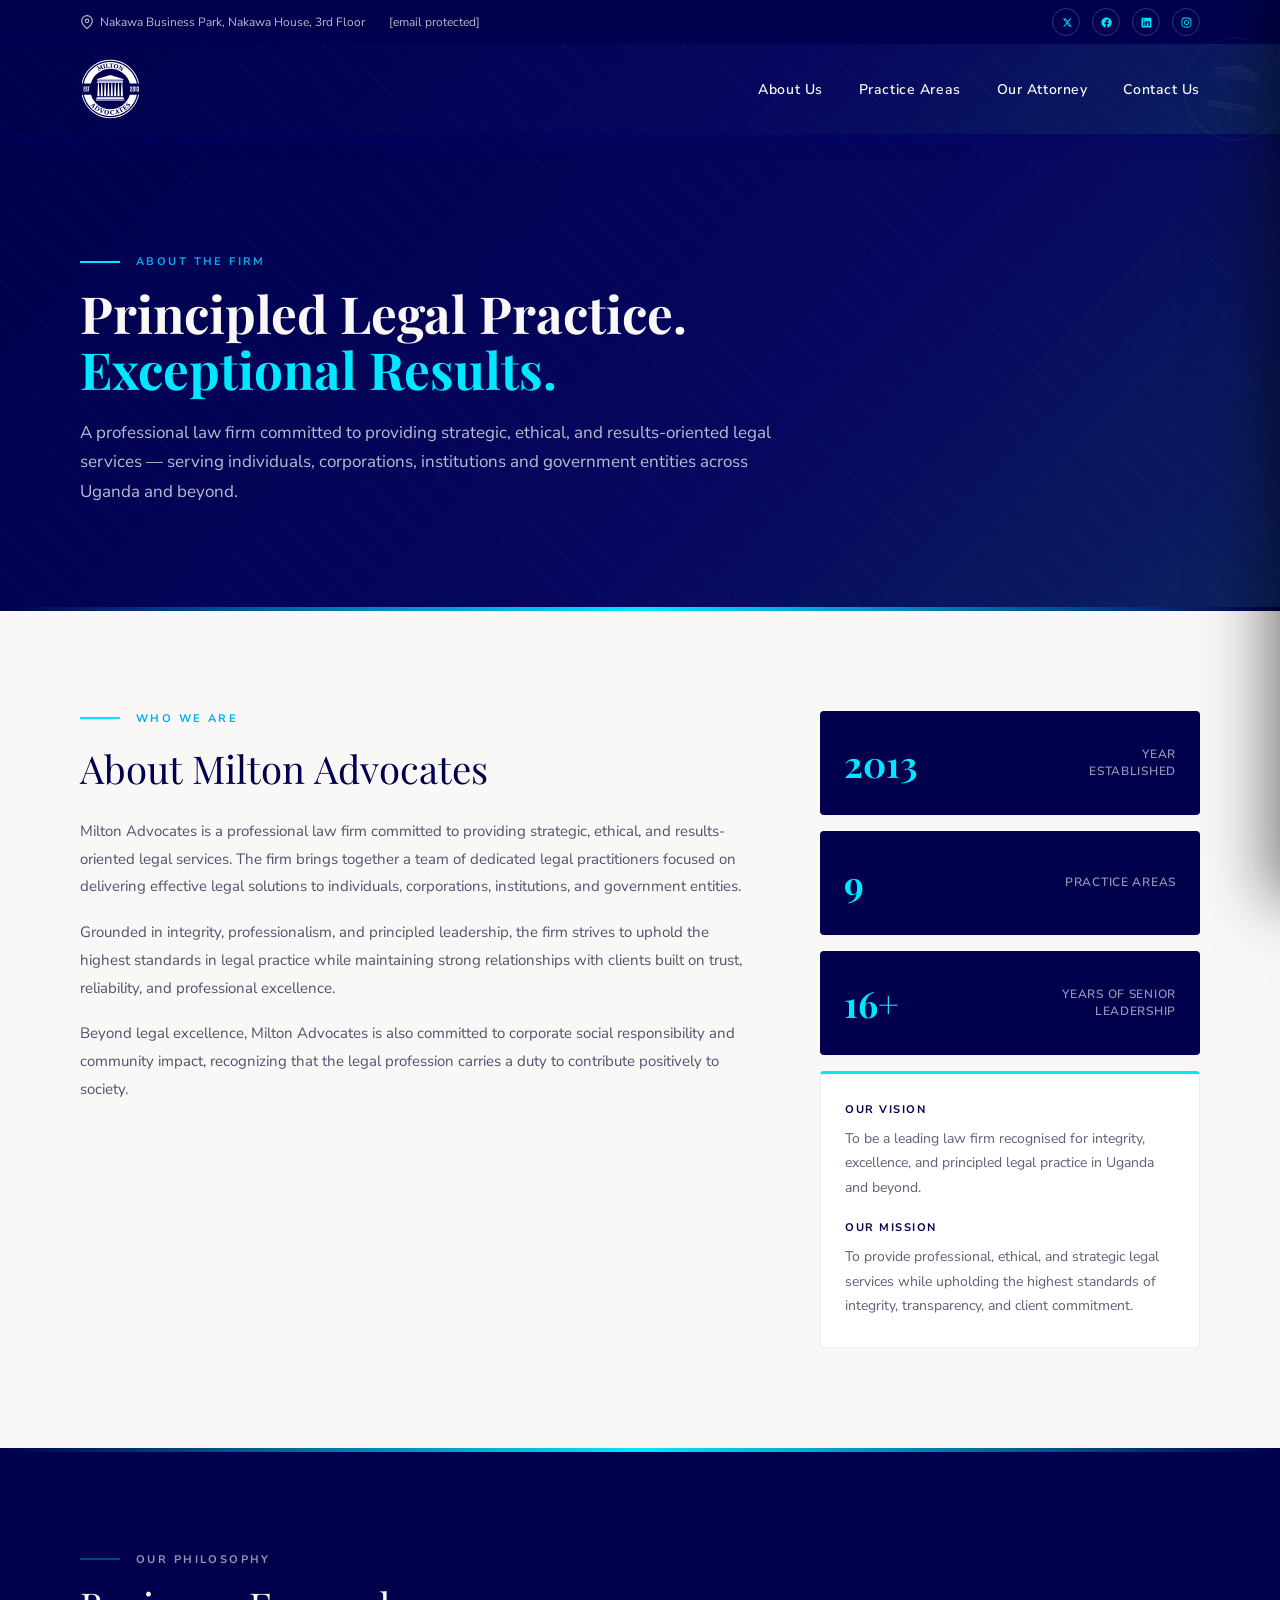
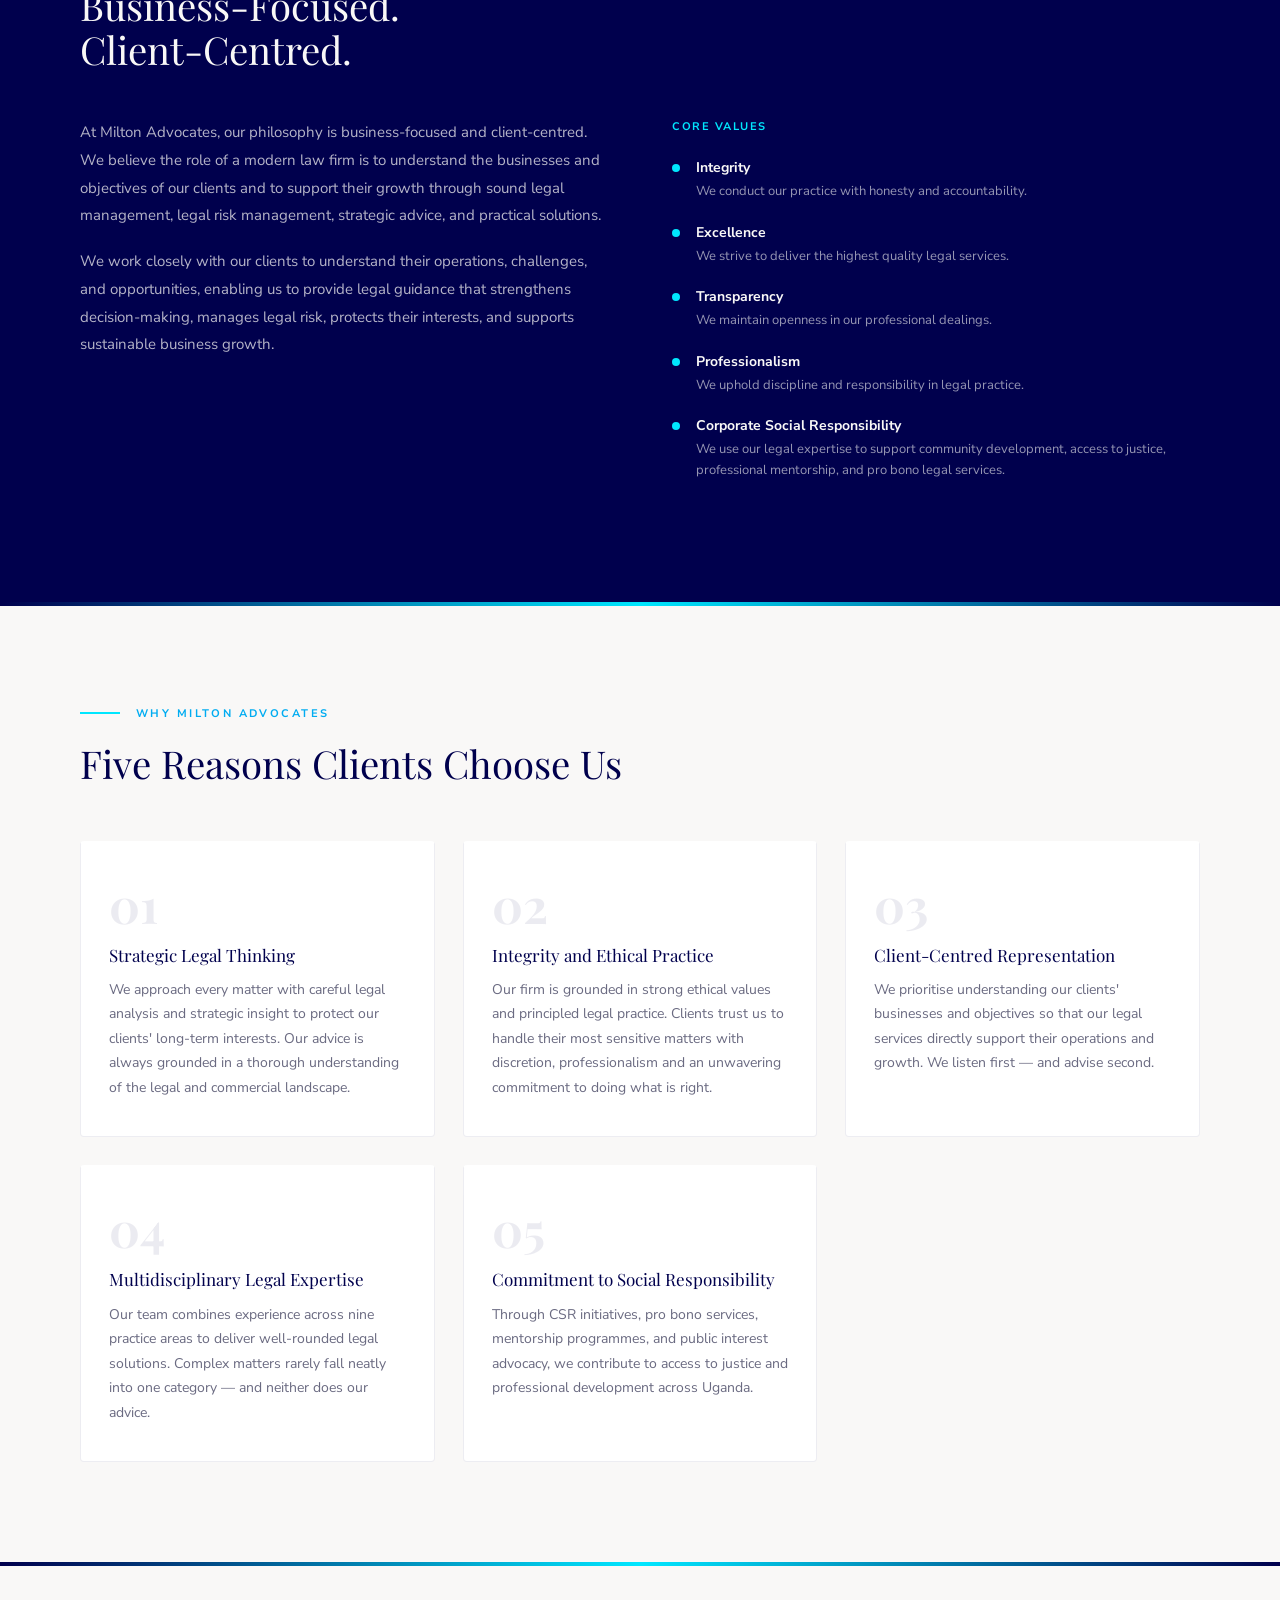
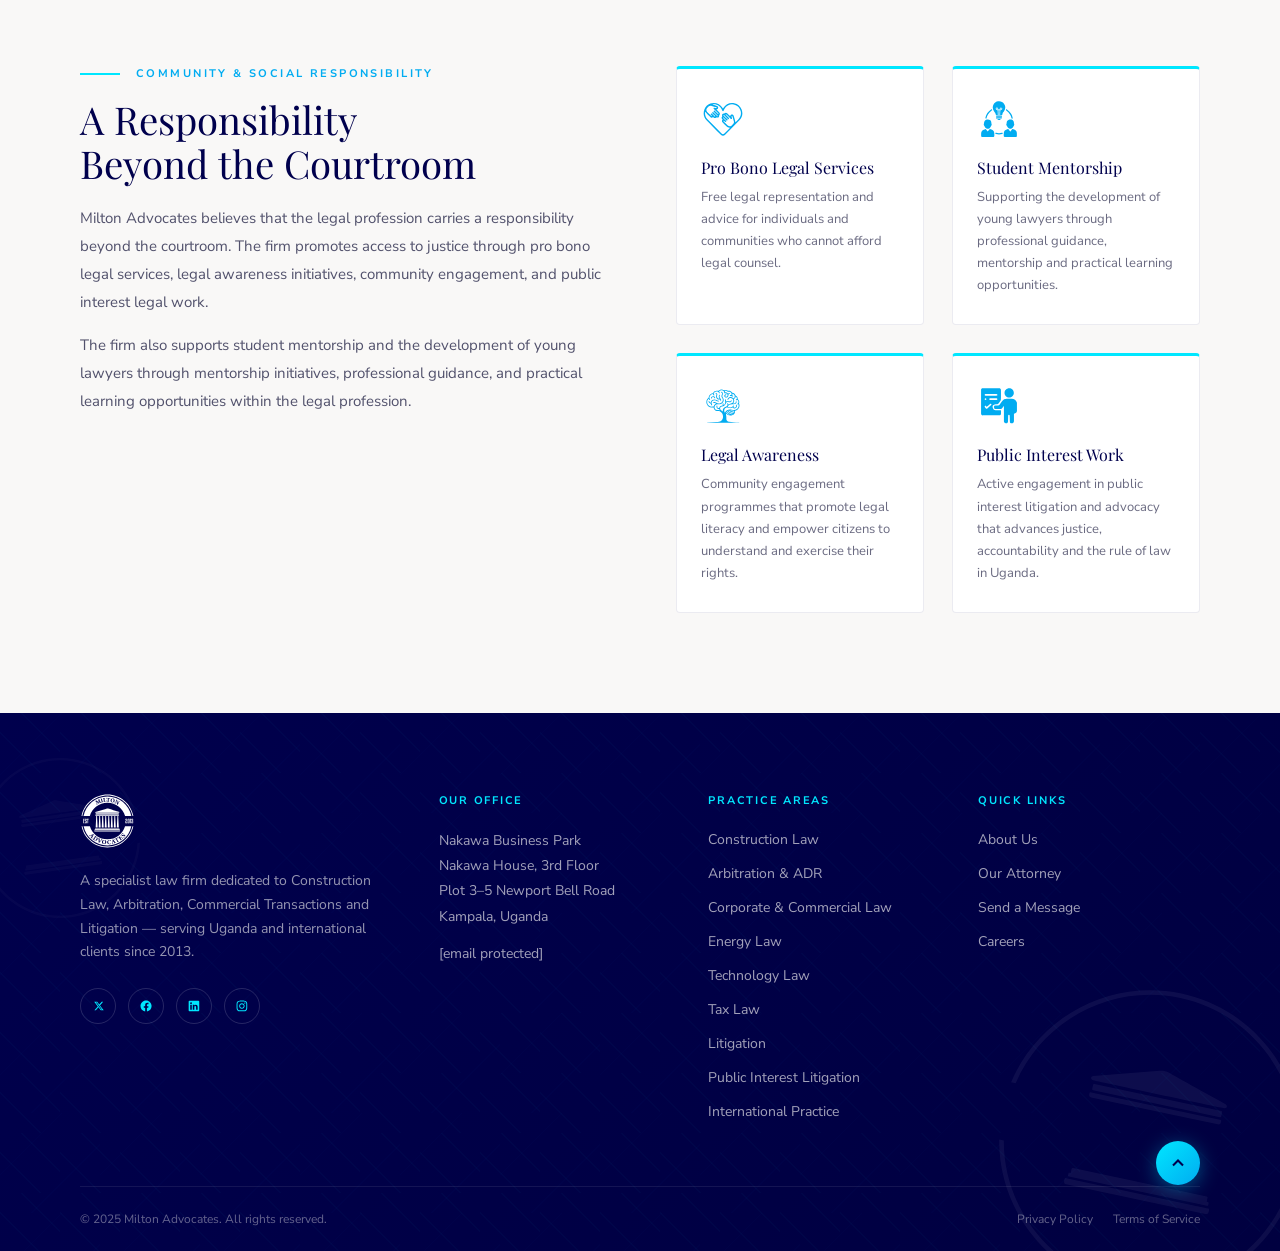
==== commit 60519855: "Update about.html" ====
--- a/about.html
+++ b/about.html
@@ -166,10 +166,10 @@
           <p>The firm also supports student mentorship and the development of young lawyers through mentorship initiatives, professional guidance, and practical learning opportunities within the legal profession.</p>
         </div>
         <div class="csr-pillars">
-          <div class="csr-pillar"><div class="csr-pillar-icon"><svg xmlns="http://www.w3.org/2000/svg" viewBox="0 0 102 104"><path fill="#01acf1" d="M51,19.5c-5.2,0-9.4,4.2-9.4,9.4s4.2,9.4,9.4,9.4s9.4-4.2,9.4-9.4S56.2,19.5,51,19.5zM51,33.1c-2.3,0-4.2-1.9-4.2-4.2s1.9-4.2,4.2-4.2s4.2,1.9,4.2,4.2S53.3,33.1,51,33.1z"/><path fill="#01acf1" d="M62.4,47.2c-2-2.5-5-4-8.2-4h-6.4c-3.2,0-6.2,1.5-8.2,4l-6.8,8.8c-0.9,1.2-0.7,2.9,0.5,3.8s2.9,0.7,3.8-0.5l4.6-5.9v29.7c0,1.5,1.2,2.7,2.7,2.7s2.7-1.2,2.7-2.7V64.8h3.8v18.3c0,1.5,1.2,2.7,2.7,2.7s2.7-1.2,2.7-2.7V53.4l4.6,5.9c0.9,1.2,2.6,1.4,3.8,0.5s1.4-2.6,0.5-3.8L62.4,47.2z"/></svg></div><h4>Pro Bono Legal Services</h4><p>Free legal representation and advice for individuals and communities who cannot afford legal counsel.</p></div>
-          <div class="csr-pillar"><div class="csr-pillar-icon"><svg xmlns="http://www.w3.org/2000/svg" viewBox="0 0 102 104"><path fill="#01acf1" d="M80.5,40.4H59.7v-4.6c0-3.6-2.9-6.5-6.5-6.5H48.8c-3.6,0-6.5,2.9-6.5,6.5v4.6H21.5c-3,0-5.4,2.4-5.4,5.4v32.8c0,3,2.4,5.4,5.4,5.4h59c3,0,5.4-2.4,5.4-5.4V45.8C85.9,42.8,83.5,40.4,80.5,40.4zM47.7,35.8h6.6v4.6h-6.6V35.8zM80.5,78.6H21.5V60.2h24.8v3.3c0,1.5,1.2,2.7,2.7,2.7h7c1.5,0,2.7-1.2,2.7-2.7v-3.3h21.8V78.6zM80.5,54.8H58.7v-0.6c0-1.5-1.2-2.7-2.7-2.7h-7c-1.5,0-2.7,1.2-2.7,2.7v0.6H21.5v-9H80.5V54.8z"/></svg></div><h4>Student Mentorship</h4><p>Supporting the development of young lawyers through professional guidance, mentorship and practical learning opportunities.</p></div>
-          <div class="csr-pillar"><div class="csr-pillar-icon"><svg xmlns="http://www.w3.org/2000/svg" viewBox="0 0 102 104"><path fill="#01acf1" d="M51,18.5C32.8,18.5,18,33.3,18,51.5s14.8,33,33,33s33-14.8,33-33S69.2,18.5,51,18.5zM76.8,48.8h-9.4c-0.4-7.2-2.4-13.8-5.5-18.6C69.8,33.5,75.4,40.5,76.8,48.8zM57.4,48.8h-12.8c0.5-7.8,3-14.4,6.4-17.4C54.4,34.4,56.9,41,57.4,48.8zM44.6,54.2h12.8c-0.5,7.8-3,14.4-6.4,17.4C47.6,68.6,45.1,62,44.6,54.2zM40.1,30.2c-3.1,4.8-5.1,11.4-5.5,18.6h-9.4C26.6,40.5,32.2,33.5,40.1,30.2zM25.2,54.2h9.4c0.4,7.2,2.4,13.8,5.5,18.6C32.2,69.5,26.6,62.5,25.2,54.2zM61.9,72.8c3.1-4.8,5.1-11.4,5.5-18.6h9.4C75.4,62.5,69.8,69.5,61.9,72.8z"/></svg></div><h4>Legal Awareness</h4><p>Community engagement programmes that promote legal literacy and empower citizens to understand and exercise their rights.</p></div>
-          <div class="csr-pillar"><div class="csr-pillar-icon"><svg xmlns="http://www.w3.org/2000/svg" viewBox="0 0 102 104"><path fill="#01acf1" d="M72.5,79.8H29.5c-1.5,0-2.7-1.2-2.7-2.7V26.9c0-1.5,1.2-2.7,2.7-2.7h43c1.5,0,2.7,1.2,2.7,2.7v50.2C75.2,78.6,74,79.8,72.5,79.8zM32.2,74.4h37.6V29.6H32.2V74.4z"/><path fill="#01acf1" d="M63.8,38.4H38.2c-1.5,0-2.7-1.2-2.7-2.7s1.2-2.7,2.7-2.7h25.6c1.5,0,2.7,1.2,2.7,2.7S65.3,38.4,63.8,38.4z"/><path fill="#01acf1" d="M63.8,48.6H38.2c-1.5,0-2.7-1.2-2.7-2.7s1.2-2.7,2.7-2.7h25.6c1.5,0,2.7,1.2,2.7,2.7S65.3,48.6,63.8,48.6z"/><path fill="#01acf1" d="M47.8,58.8h-9.6c-1.5,0-2.7-1.2-2.7-2.7s1.2-2.7,2.7-2.7h9.6c1.5,0,2.7,1.2,2.7,2.7S49.3,58.8,47.8,58.8z"/></svg></div><h4>Public Interest Work</h4><p>Active engagement in public interest litigation and advocacy that advances justice, accountability and the rule of law in Uganda.</p></div>
+          <div class="csr-pillar scroll-reveal"><div class="csr-pillar-icon"><img src="assets/svgs/probono.svg" alt="Pro Bono Legal Services" style="width:100%;height:100%;"/></div><h4>Pro Bono Legal Services</h4><p>Free legal representation and advice for individuals and communities who cannot afford legal counsel.</p></div>
+          <div class="csr-pillar scroll-reveal" data-delay="80"><div class="csr-pillar-icon"><img src="assets/svgs/student-mentoring.svg" alt="Student Mentorship" style="width:100%;height:100%;"/></div><h4>Student Mentorship</h4><p>Supporting the development of young lawyers through professional guidance, mentorship and practical learning opportunities.</p></div>
+          <div class="csr-pillar scroll-reveal" data-delay="160"><div class="csr-pillar-icon"><img src="assets/svgs/legal-awareness.svg" alt="Legal Awareness" style="width:100%;height:100%;"/></div><h4>Legal Awareness</h4><p>Community engagement programmes that promote legal literacy and empower citizens to understand and exercise their rights.</p></div>
+          <div class="csr-pillar scroll-reveal" data-delay="240"><div class="csr-pillar-icon"><img src="assets/svgs/public-interest-work.svg" alt="Public Interest Work" style="width:100%;height:100%;"/></div><h4>Public Interest Work</h4><p>Active engagement in public interest litigation and advocacy that advances justice, accountability and the rule of law in Uganda.</p></div>
         </div>
       </div>
     </div>
@@ -245,7 +245,7 @@
     <div class="mobile-nav-sep" aria-hidden="true"></div>
     <ul>
       <li>
-        <a href="index.html#about" class="mobile-nav-link">
+        <a href="about.html" class="mobile-nav-link">
           <span class="mn-num">01</span>
           <span class="mn-label">About Us</span>
           <span class="mn-arrow">&#x203A;</span>
@@ -302,4 +302,4 @@
   }
   </script>
 </body>
-</html>+</html>
--- a/assets/style.css
+++ b/assets/style.css
@@ -599,7 +599,7 @@
 /* === MODALS === */
 .modal-overlay {
   position: fixed; inset: 0;
-  background: rgba(0,0,50,0.75);
+  background: rgba(0,0,30,0.75);
   backdrop-filter: blur(4px); -webkit-backdrop-filter: blur(4px);
   z-index: 10000;
   display: none;
@@ -811,10 +811,7 @@
 .careers-status-note p { font-size: 13px; color: var(--navy); opacity: 0.55; line-height: 1.6; }
 
 /* === POSITION CARDS (team expand) === */
-.positions-grid {
-  display: grid; grid-template-columns: repeat(4, 1fr);
-  gap: 20px; margin-top: 32px;
-}
+
 .position-card {
   display: block;
   background: #fff; border: 1px solid rgba(0,0,77,0.1);
@@ -865,7 +862,6 @@
 
 @media (max-width: 768px) {
   .container { padding: 0 24px; }
-  .positions-grid { grid-template-columns: repeat(2, 1fr); gap: 16px; }
   /* Attorney card overlay auto-reveals on mobile — no tap needed */
   .team-card .team-card-overlay {
     opacity: 0;
@@ -910,7 +906,6 @@
 
 @media (max-width: 480px) {
   .container { padding: 0 16px; }
-  .positions-grid { grid-template-columns: 1fr; }
   .hero h1 { font-size: 28px; }
   .process-section, .practice-section, .team-section, .social-section { padding: 64px 0; }
   .modal-content { padding: 24px 16px; }
@@ -926,9 +921,190 @@
 }
 /* Mobile nav drawer — always solid on all pages */
 #mobileNav {
-  background: linear-gradient(175deg, #000042 0%, #000080 45%, #00002d 100%) !important;
+  background: linear-gradient(175deg, #000042 0%, #00004d 45%, #00002d 100%) !important;
   opacity: 1 !important;
 }
 #mobileNavBackdrop {
   background: rgba(0,0,30,0.65) !important;
 }
+
+/* ═══════════════════════════════════════════════
+   CSR SECTION
+═══════════════════════════════════════════════ */
+.csr-section {
+  padding: 100px 0;
+  background: var(--offwhite);
+}
+.csr-inner {
+  display: grid;
+  grid-template-columns: 1fr 1fr;
+  gap: 72px;
+  align-items: start;
+}
+.csr-text h2 { font-size: clamp(28px,3vw,42px); color: var(--navy); margin-bottom: 20px; line-height: 1.15; }
+.csr-text p { color: rgba(26,26,62,0.75); font-size: 15px; line-height: 1.85; margin-bottom: 16px; }
+.csr-pillars {
+  display: grid;
+  grid-template-columns: 1fr 1fr;
+  gap: 28px;
+}
+.csr-pillar {
+  background: #fff;
+  border: 1px solid rgba(0,0,77,0.08);
+  border-radius: 4px;
+  padding: 28px 24px;
+  border-top: 3px solid var(--cyan);
+}
+.csr-pillar-icon { width: 44px; height: 44px; margin-bottom: 16px; }
+.csr-pillar-icon svg { width: 100%; height: 100%; }
+.csr-pillar h4 { font-family: 'Playfair Display', serif; font-size: 16px; color: var(--navy); margin-bottom: 8px; }
+.csr-pillar p { font-size: 13px; color: rgba(26,26,62,0.65); line-height: 1.7; }
+@media (max-width: 900px) {
+  .csr-inner { grid-template-columns: 1fr; gap: 48px; }
+}
+@media (max-width: 600px) {
+  .csr-pillars { grid-template-columns: 1fr; }
+}
+
+/* ═══════════════════════════════════════════════
+   NEWSLETTER SECTION
+═══════════════════════════════════════════════ */
+.newsletter-section {
+  padding: 100px 0;
+  background: linear-gradient(135deg, var(--navy) 0%, var(--navy-mid) 60%, #0d2260 100%);
+  position: relative;
+  overflow: hidden;
+}
+.newsletter-section::before {
+  content: '';
+  position: absolute; inset: 0;
+  background-image:
+    repeating-linear-gradient(45deg, transparent, transparent 28px, rgba(0,231,255,0.03) 28px, rgba(0,231,255,0.03) 29px),
+    repeating-linear-gradient(-45deg, transparent, transparent 48px, rgba(0,128,255,0.018) 48px, rgba(0,128,255,0.018) 49px);
+  pointer-events: none;
+}
+.newsletter-inner {
+  display: grid;
+  grid-template-columns: 1fr 1fr;
+  gap: 72px;
+  align-items: center;
+  position: relative;
+}
+.newsletter-text h2 { font-size: clamp(26px,2.8vw,38px); color: var(--offwhite); margin-bottom: 16px; line-height: 1.2; }
+.newsletter-text p { color: rgba(249,248,247,0.72); font-size: 15px; line-height: 1.8; margin-bottom: 24px; }
+.newsletter-features { list-style: none; padding: 0; margin: 0; }
+.newsletter-features li {
+  color: rgba(249,248,247,0.8);
+  font-size: 14px;
+  padding: 6px 0 6px 20px;
+  position: relative;
+}
+.newsletter-features li::before {
+  content: '';
+  position: absolute; left: 0; top: 14px;
+  width: 6px; height: 6px; border-radius: 50%;
+  background: var(--cyan);
+}
+.newsletter-form-wrap {
+  background: rgba(255,255,255,0.06);
+  border: 1px solid rgba(0,231,255,0.15);
+  border-radius: 4px;
+  padding: 40px 36px;
+}
+.newsletter-field { margin-bottom: 16px; }
+.newsletter-input {
+  width: 100%;
+  background: rgba(255,255,255,0.08);
+  border: 1px solid rgba(255,255,255,0.15);
+  border-radius: 3px;
+  padding: 14px 16px;
+  color: var(--offwhite);
+  font-family: 'Nunito Sans', sans-serif;
+  font-size: 14px;
+  outline: none;
+  transition: border-color 0.2s;
+  box-sizing: border-box;
+}
+.newsletter-input::placeholder { color: rgba(249,248,247,0.4); }
+.newsletter-input:focus { border-color: var(--cyan); }
+.newsletter-select option { background: var(--navy); color: var(--offwhite); }
+.newsletter-btn { width: 100%; justify-content: center; margin-top: 8px; }
+.newsletter-disclaimer { font-size: 11px; color: rgba(249,248,247,0.4); margin-top: 12px; text-align: center; line-height: 1.6; }
+.newsletter-disclaimer a { color: rgba(0,231,255,0.7); }
+@media (max-width: 900px) {
+  .newsletter-inner { grid-template-columns: 1fr; gap: 48px; }
+}
+
+/* ═══════════════════════════════════════════════
+   ABOUT PAGE
+═══════════════════════════════════════════════ */
+.about-hero {
+  background: linear-gradient(135deg, var(--navy) 0%, var(--navy-mid) 60%, #0d2260 100%);
+  padding: 120px 0 100px;
+  position: relative; overflow: hidden; isolation: isolate;
+}
+.about-hero::before {
+  content: ''; position: absolute; inset: 0; pointer-events: none;
+  background-image:
+    repeating-linear-gradient(45deg, transparent, transparent 28px, rgba(0,231,255,0.03) 28px, rgba(0,231,255,0.03) 29px),
+    repeating-linear-gradient(-45deg, transparent, transparent 48px, rgba(0,128,255,0.018) 48px, rgba(0,128,255,0.018) 49px);
+  animation: navPatternDrift 20s linear infinite;
+}
+.about-hero-inner { max-width: 720px; position: relative; }
+.about-hero h1 { font-size: clamp(32px,4vw,56px); color: var(--offwhite); line-height: 1.1; margin-bottom: 20px; }
+.about-hero h1 span { color: var(--cyan); }
+.about-hero p { color: rgba(249,248,247,0.75); font-size: 17px; line-height: 1.75; }
+.about-section { padding: 100px 0; background: var(--offwhite); }
+.about-grid { display: grid; grid-template-columns: 1fr 380px; gap: 72px; align-items: start; }
+.about-content h2 { font-size: clamp(26px,3vw,40px); color: var(--navy); margin-bottom: 24px; }
+.about-content p { font-size: 15px; color: rgba(26,26,62,0.75); line-height: 1.85; margin-bottom: 18px; }
+.about-sidebar { display: flex; flex-direction: column; gap: 16px; }
+.about-stat-card {
+  background: var(--navy);
+  border-radius: 4px; padding: 28px 24px;
+  display: flex; align-items: center; justify-content: space-between;
+}
+.about-stat-number { font-family: 'Playfair Display',serif; font-size: 36px; font-weight: 700; color: var(--cyan); }
+.about-stat-label { font-size: 12px; color: rgba(249,248,247,0.6); font-weight: 600; letter-spacing: 0.06em; text-transform: uppercase; text-align: right; max-width: 120px; line-height: 1.4; }
+.about-vision-card { background: #fff; border: 1px solid rgba(0,0,77,0.08); border-top: 3px solid var(--cyan); border-radius: 4px; padding: 28px 24px; }
+.about-vision-card h4 { font-family: 'Nunito Sans',sans-serif; font-size: 11px; font-weight: 700; letter-spacing: 0.14em; text-transform: uppercase; color: var(--navy); margin-bottom: 10px; }
+.about-vision-card p { font-size: 14px; color: rgba(26,26,62,0.7); line-height: 1.75; margin: 0; }
+.philosophy-section { padding: 100px 0; background: var(--navy); }
+.philosophy-section .section-eyebrow-line { background: rgba(0,231,255,0.3); }
+.philosophy-section .section-eyebrow span { color: rgba(249,248,247,0.6); }
+.philosophy-inner h2 { font-size: clamp(28px,3vw,42px); color: var(--offwhite); margin-bottom: 48px; line-height: 1.15; }
+.philosophy-inner h2 br + span { color: var(--cyan); }
+.philosophy-grid { display: grid; grid-template-columns: 1fr 1fr; gap: 64px; }
+.philosophy-text p { font-size: 15px; color: rgba(249,248,247,0.72); line-height: 1.85; margin-bottom: 18px; }
+.core-values h3 { font-family: 'Nunito Sans',sans-serif; font-size: 11px; font-weight: 700; letter-spacing: 0.14em; text-transform: uppercase; color: var(--cyan); margin-bottom: 24px; }
+.value-item { display: flex; gap: 16px; margin-bottom: 20px; }
+.value-dot { width: 8px; height: 8px; border-radius: 50%; background: var(--cyan); flex-shrink: 0; margin-top: 6px; }
+.value-item strong { display: block; color: var(--offwhite); font-size: 14px; margin-bottom: 4px; }
+.value-item p { font-size: 13px; color: rgba(249,248,247,0.6); line-height: 1.65; margin: 0; }
+.why-section { padding: 100px 0; background: var(--offwhite); }
+.why-section h2 { font-size: clamp(26px,3vw,40px); color: var(--navy); margin-bottom: 52px; }
+.why-grid { display: grid; grid-template-columns: repeat(3,1fr); gap: 28px; }
+.why-card {
+  background: #fff; border: 1px solid rgba(0,0,77,0.07);
+  border-radius: 4px; padding: 36px 28px;
+  border-top: 3px solid transparent;
+  transition: border-color 0.25s, box-shadow 0.25s;
+}
+.why-card:hover { border-top-color: var(--cyan); box-shadow: 0 16px 48px rgba(0,0,77,0.1); }
+.why-number { font-family: 'Playfair Display',serif; font-size: 48px; font-weight: 700; color: rgba(0,0,77,0.08); line-height: 1; margin-bottom: 16px; }
+.why-card h3 { font-size: 17px; color: var(--navy); margin-bottom: 12px; line-height: 1.3; }
+.why-card p { font-size: 14px; color: rgba(26,26,62,0.65); line-height: 1.75; }
+@media (max-width: 1024px) {
+  .why-grid { grid-template-columns: repeat(2,1fr); }
+}
+@media (max-width: 900px) {
+  .about-grid { grid-template-columns: 1fr; gap: 48px; }
+  .philosophy-grid { grid-template-columns: 1fr; gap: 40px; }
+  .about-sidebar { flex-direction: row; flex-wrap: wrap; }
+  .about-stat-card { flex: 1 1 calc(50% - 8px); min-width: 140px; }
+  .about-vision-card { flex: 1 1 100%; }
+}
+@media (max-width: 600px) {
+  .why-grid { grid-template-columns: 1fr; }
+  .about-sidebar { flex-direction: column; }
+}
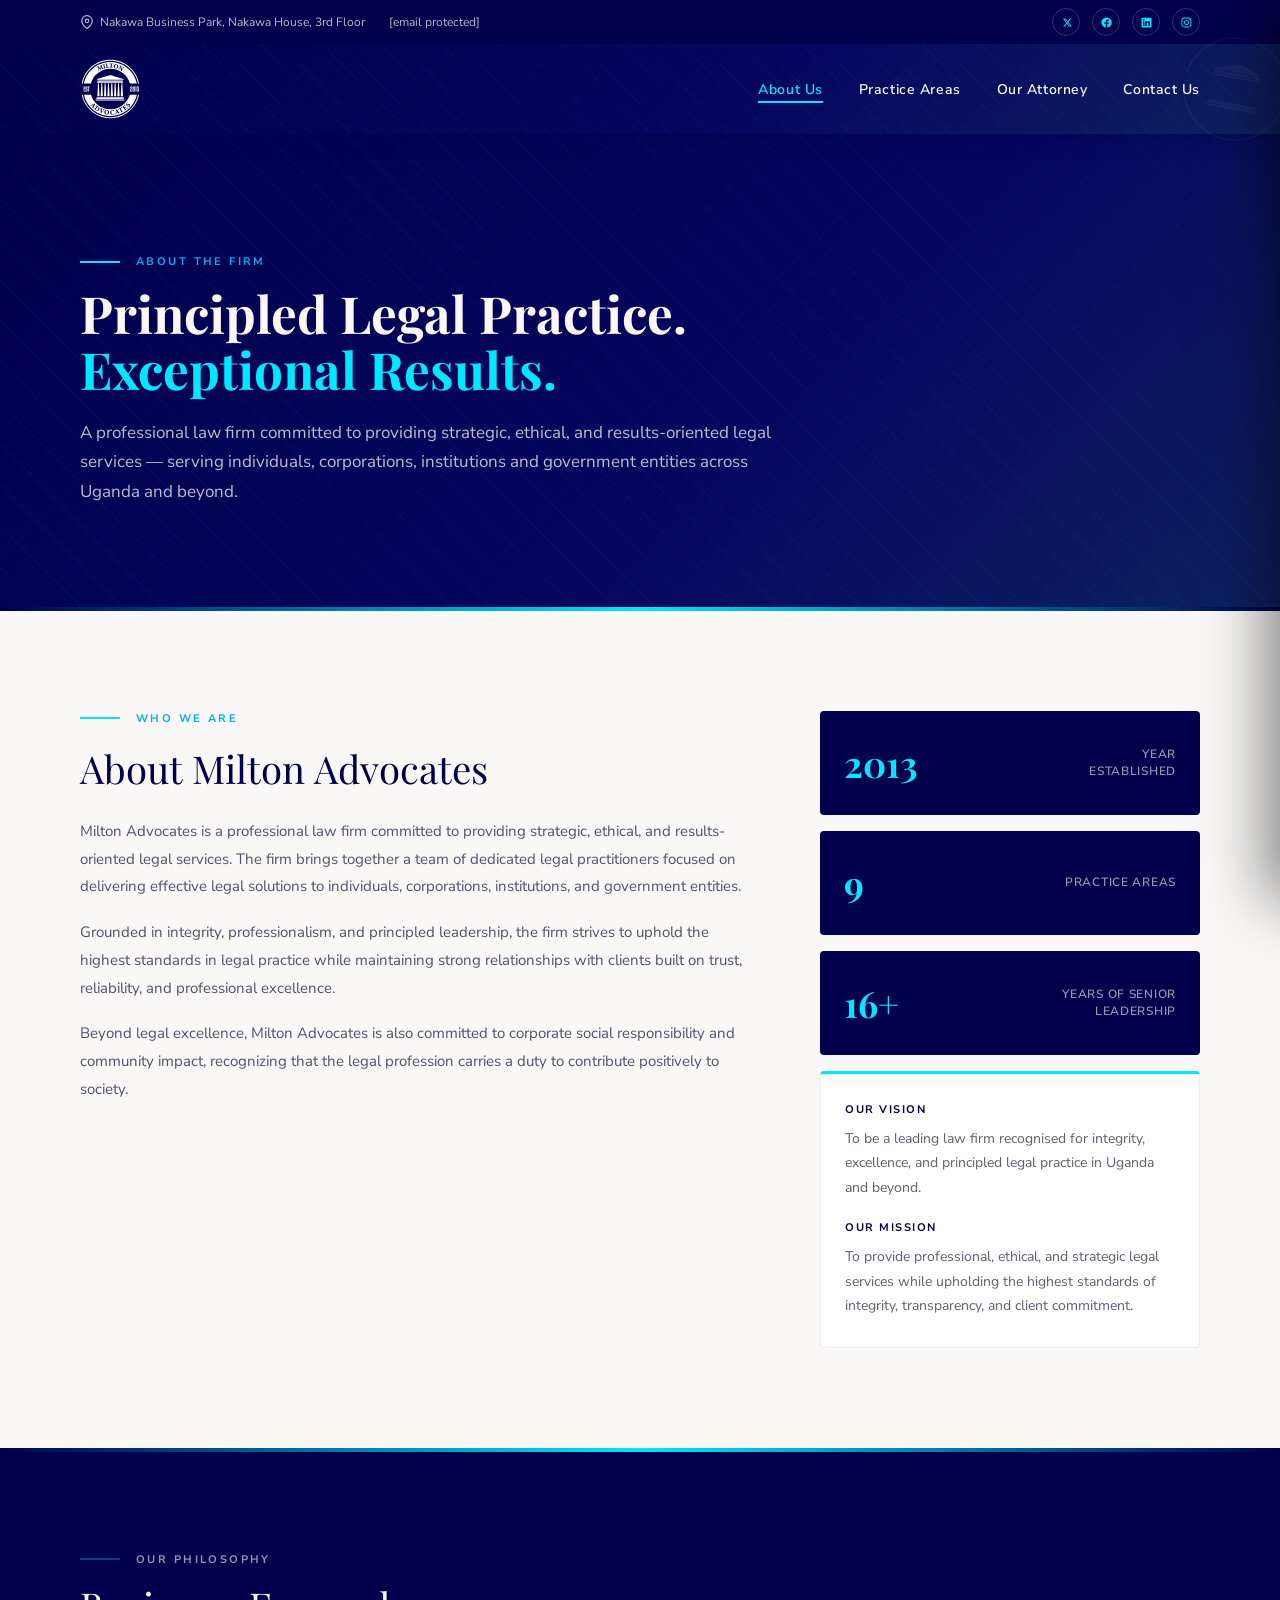
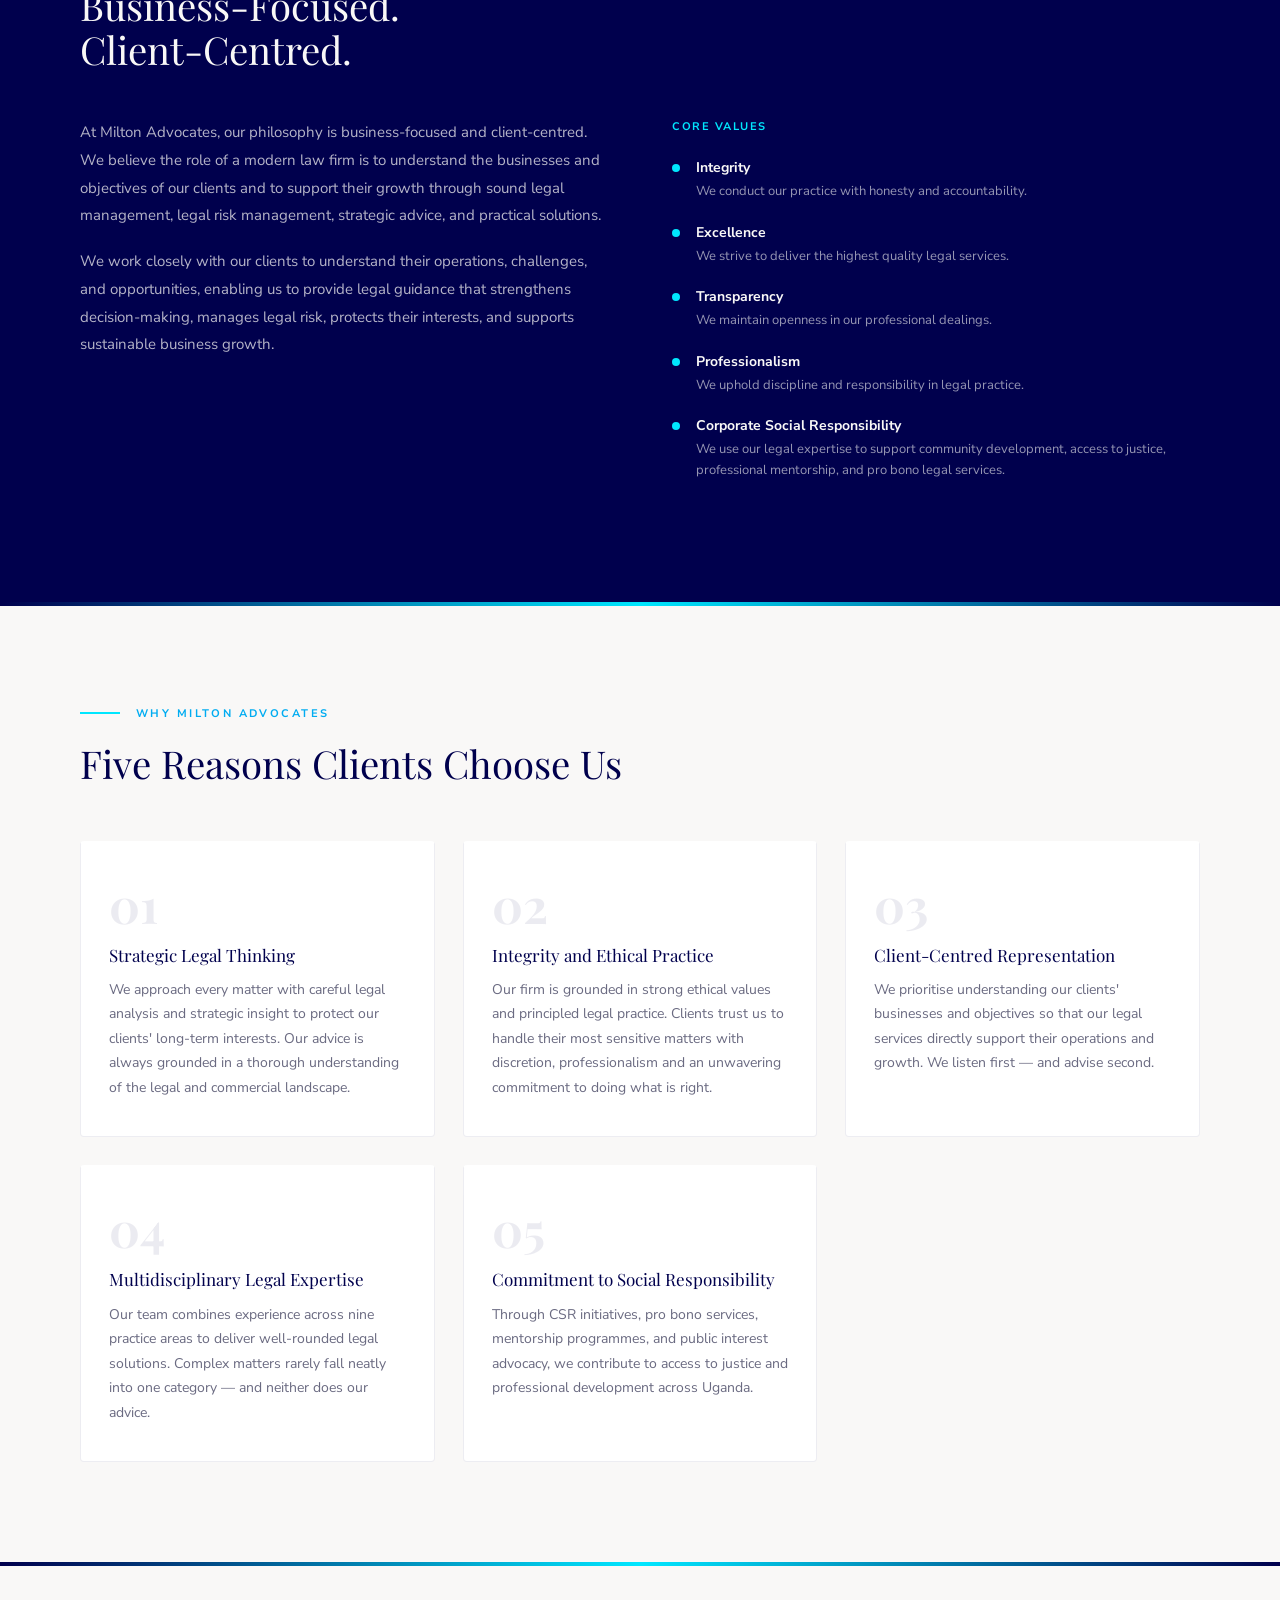
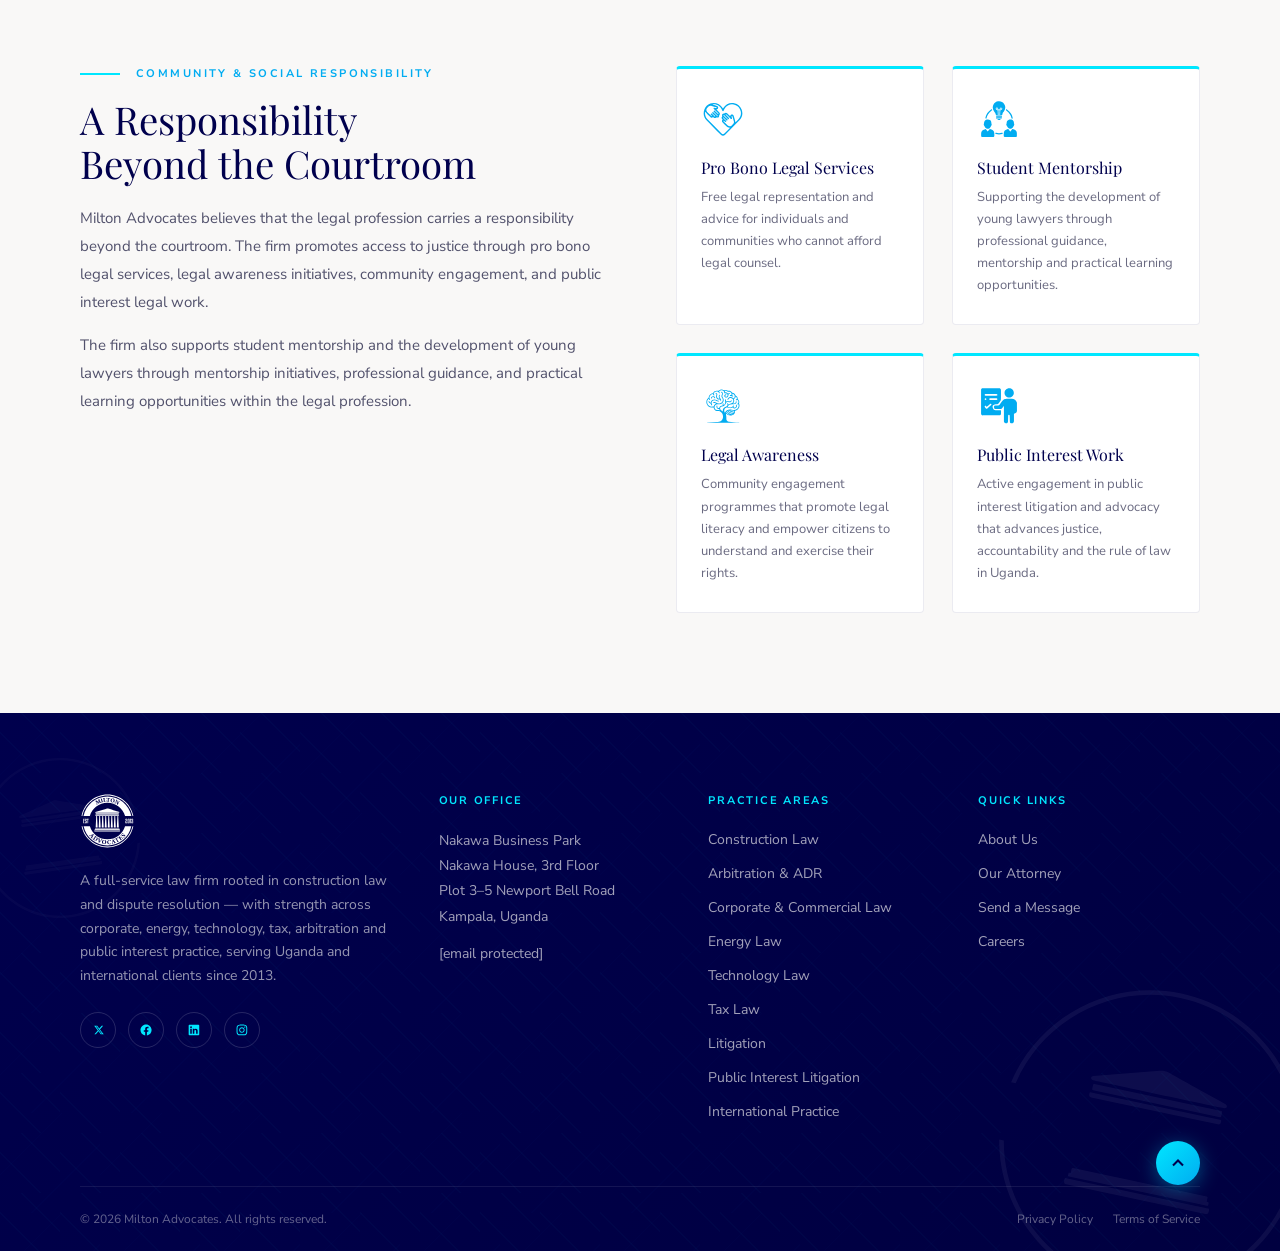
==== commit 337437bc: "Update about.html" ====
--- a/about.html
+++ b/about.html
@@ -3,7 +3,14 @@
 <head>
   <meta charset="UTF-8"/>
   <meta name="viewport" content="width=device-width, initial-scale=1.0"/>
-  <title>About Us | Milton Advocates</title>
+  <meta name="description" content="Learn about Milton Advocates — a professional law firm committed to strategic, ethical and results-oriented legal services across Uganda and beyond."/>
+  <meta name="theme-color" content="#00004d"/>
+  <meta property="og:title" content="About Milton Advocates"/>
+  <meta property="og:description" content="Learn about Milton Advocates — a professional law firm committed to strategic, ethical and results-oriented legal services across Uganda and beyond."/>
+  <meta property="og:type" content="website"/>
+  <meta property="og:url" content="https://www.miltonadvocates.com/about.html"/>
+  <meta property="og:site_name" content="Milton Advocates"/>
+  <title>Milton Advocates | About Us</title>
   <link rel="preconnect" href="https://fonts.googleapis.com">
   <link rel="preconnect" href="https://fonts.gstatic.com" crossorigin>
   <link href="https://fonts.googleapis.com/css2?family=Playfair+Display:ital,wght@0,400;0,700;0,900;1,400;1,700&family=Nunito+Sans:opsz,wght@6..12,300;6..12,400;6..12,600;6..12,700&display=swap" rel="stylesheet">
@@ -14,17 +21,17 @@
 <div class="top-bar">
     <div class="container">
       <div class="top-bar-left">
-        <a href="https://maps.google.com/?q=UAP+Business+Park+Nakawa+House+Kampala" target="_blank">
+        <a href="https://maps.google.com/?q=UAP+Business+Park+Nakawa+House+Kampala" target="_blank" rel="noopener noreferrer">
           <svg width="14" height="14" viewBox="0 0 24 24" fill="none" stroke="currentColor" stroke-width="2"><path d="M21 10c0 7-9 13-9 13s-9-6-9-13a9 9 0 0118 0z"/><circle cx="12" cy="10" r="3"/></svg>
           Nakawa Business Park, Nakawa House, 3rd Floor
         </a>
         <a href="/cdn-cgi/l/email-protection#80e9eee6efc0ede9ecf4efeee1e4f6efe3e1f4e5f3aee3efed"><span class="__cf_email__" data-cfemail="88e1e6eee7c8e5e1e4fce7e6e9ecfee7ebe9fcedfba6ebe7e5">[email&#160;protected]</span></a>
       </div>
       <div class="top-bar-right">
-        <a href="https://x.com/miltonadvocates" target="_blank" aria-label="X"><svg viewBox="0 0 102 104" fill="#00e7ff"><path d="M78.36,20.78h10.81l-23.6,26.97,27.77,36.71h-21.73l-17.03-22.26-19.47,22.26h-10.82l25.24-28.85L22.89,20.78h22.29l15.38,20.34,17.8-20.34h0Zm-3.79,57.22h5.98L41.91,26.9h-6.43l39.08,51.09h0Z"/></svg></a>
-        <a href="https://facebook.com/miltonadvocates" target="_blank" aria-label="Facebook"><svg viewBox="0 0 102 104" fill="#00e7ff"><path d="M92.63,52.86c0,20.62-15.13,37.72-34.88,40.82v-28.8h9.6l1.83-11.91h-11.43v-7.73c0-3.26,1.6-6.44,6.71-6.44h5.2v-10.14s-4.72-.81-9.22-.81c-9.41,0-15.56,5.71-15.56,16.03v9.08h-10.46v11.91h10.46v28.8c-19.75-3.11-34.88-20.2-34.88-40.82C9.99,30.05,28.49,11.55,51.31,11.55s41.32,18.5,41.32,41.32Z"/></svg></a>
-        <a href="https://linkedin.com/company/miltonadvocates" target="_blank" aria-label="LinkedIn"><svg viewBox="0 0 102 104" fill="#00e7ff"><path d="M78.27,80.29h-11.65v-18.24c0-4.35-.08-9.95-6.06-9.95s-7,4.74-7,9.63v18.56h-11.64V42.78h11.18v5.13h.15c2.28-3.9,6.52-6.23,11.03-6.06,11.81,0,13.98,7.77,13.98,17.87v20.58ZM28.78,37.65c-3.73,0-6.76-3.03-6.76-6.76s3.03-6.76,6.76-6.76,6.76,3.03,6.76,6.76c0,3.73-3.03,6.76-6.76,6.76h0m5.82,42.64h-11.66V42.78h11.66v37.51ZM84.08,13.31H17.09c-3.16-.03-5.76,2.5-5.8,5.67V86.25c.04,3.17,2.63,5.71,5.8,5.67H84.08c3.17,.04,5.78-2.5,5.82-5.67V18.98c-.05-3.17-2.65-5.71-5.82-5.67"/></svg></a>
-        <a href="https://instagram.com/miltonadvocates" target="_blank" aria-label="Instagram"><svg viewBox="0 0 102 104" fill="#00e7ff"><path d="M50.28,19.05c10.6,0,11.86,.04,16.05,.23,4.33,.2,8.79,1.18,11.94,4.34,3.18,3.18,4.14,7.6,4.34,11.94,.19,4.19,.23,5.44,.23,16.05s-.04,11.86-.23,16.05c-.2,4.31-1.2,8.81-4.34,11.94-3.18,3.18-7.6,4.14-11.94,4.34-4.19,.19-5.44,.23-16.05,.23s-11.86-.04-16.05-.23c-4.27-.2-8.83-1.23-11.94-4.34-3.17-3.17-4.14-7.63-4.34-11.94-.19-4.19-.23-5.44-.23-16.05s.04-11.86,.23-16.05c.2-4.29,1.21-8.82,4.34-11.94,3.18-3.18,7.61-4.14,11.94-4.34,4.19-.19,5.44-.23,16.05-.23m0-7.16c-10.79,0-12.14,.05-16.38,.24-6.14,.28-12.24,1.99-16.67,6.43-4.45,4.45-6.15,10.54-6.43,16.67-.19,4.24-.24,5.59-.24,16.38s.05,12.14,.24,16.38c.28,6.13,2,12.25,6.43,16.67,4.45,4.45,10.54,6.15,16.67,6.43,4.24,.19,5.59,.24,16.38,.24s12.14-.05,16.38-.24c6.14-.28,12.24-1.99,16.67-6.43,4.46-4.46,6.15-10.54,6.43-16.67,.19-4.24,.24-5.59,.24-16.38s-.05-12.14-.24-16.38c-.28-6.14-1.99-12.24-6.43-16.67-4.44-4.44-10.55-6.15-16.67-6.43-4.24-.19-5.59-.24-16.38-.24Z"/><path d="M50.28,31.22c-11.26,0-20.39,9.13-20.39,20.39s9.13,20.39,20.39,20.39,20.39-9.13,20.39-20.39-9.13-20.39-20.39-20.39Zm0,33.63c-7.31,0-13.24-5.93-13.24-13.24s5.93-13.24,13.24-13.24,13.24,5.93,13.24,13.24-5.93,13.24-13.24,13.24Z"/><circle cx="71.49" cy="30.41" r="4.77"/></svg></a>
+        <a href="https://x.com/miltonadvocates" target="_blank" rel="noopener noreferrer" aria-label="X"><svg viewBox="0 0 102 104" fill="#00e7ff"><path d="M78.36,20.78h10.81l-23.6,26.97,27.77,36.71h-21.73l-17.03-22.26-19.47,22.26h-10.82l25.24-28.85L22.89,20.78h22.29l15.38,20.34,17.8-20.34h0Zm-3.79,57.22h5.98L41.91,26.9h-6.43l39.08,51.09h0Z"/></svg></a>
+        <a href="https://facebook.com/miltonadvocates" target="_blank" rel="noopener noreferrer" aria-label="Facebook"><svg viewBox="0 0 102 104" fill="#00e7ff"><path d="M92.63,52.86c0,20.62-15.13,37.72-34.88,40.82v-28.8h9.6l1.83-11.91h-11.43v-7.73c0-3.26,1.6-6.44,6.71-6.44h5.2v-10.14s-4.72-.81-9.22-.81c-9.41,0-15.56,5.71-15.56,16.03v9.08h-10.46v11.91h10.46v28.8c-19.75-3.11-34.88-20.2-34.88-40.82C9.99,30.05,28.49,11.55,51.31,11.55s41.32,18.5,41.32,41.32Z"/></svg></a>
+        <a href="https://linkedin.com/company/miltonadvocates" target="_blank" rel="noopener noreferrer" aria-label="LinkedIn"><svg viewBox="0 0 102 104" fill="#00e7ff"><path d="M78.27,80.29h-11.65v-18.24c0-4.35-.08-9.95-6.06-9.95s-7,4.74-7,9.63v18.56h-11.64V42.78h11.18v5.13h.15c2.28-3.9,6.52-6.23,11.03-6.06,11.81,0,13.98,7.77,13.98,17.87v20.58ZM28.78,37.65c-3.73,0-6.76-3.03-6.76-6.76s3.03-6.76,6.76-6.76,6.76,3.03,6.76,6.76c0,3.73-3.03,6.76-6.76,6.76h0m5.82,42.64h-11.66V42.78h11.66v37.51ZM84.08,13.31H17.09c-3.16-.03-5.76,2.5-5.8,5.67V86.25c.04,3.17,2.63,5.71,5.8,5.67H84.08c3.17,.04,5.78-2.5,5.82-5.67V18.98c-.05-3.17-2.65-5.71-5.82-5.67"/></svg></a>
+        <a href="https://instagram.com/miltonadvocates" target="_blank" rel="noopener noreferrer" aria-label="Instagram"><svg viewBox="0 0 102 104" fill="#00e7ff"><path d="M50.28,19.05c10.6,0,11.86,.04,16.05,.23,4.33,.2,8.79,1.18,11.94,4.34,3.18,3.18,4.14,7.6,4.34,11.94,.19,4.19,.23,5.44,.23,16.05s-.04,11.86-.23,16.05c-.2,4.31-1.2,8.81-4.34,11.94-3.18,3.18-7.6,4.14-11.94,4.34-4.19,.19-5.44,.23-16.05,.23s-11.86-.04-16.05-.23c-4.27-.2-8.83-1.23-11.94-4.34-3.17-3.17-4.14-7.63-4.34-11.94-.19-4.19-.23-5.44-.23-16.05s.04-11.86,.23-16.05c.2-4.29,1.21-8.82,4.34-11.94,3.18-3.18,7.61-4.14,11.94-4.34,4.19-.19,5.44-.23,16.05-.23m0-7.16c-10.79,0-12.14,.05-16.38,.24-6.14,.28-12.24,1.99-16.67,6.43-4.45,4.45-6.15,10.54-6.43,16.67-.19,4.24-.24,5.59-.24,16.38s.05,12.14,.24,16.38c.28,6.13,2,12.25,6.43,16.67,4.45,4.45,10.54,6.15,16.67,6.43,4.24,.19,5.59,.24,16.38,.24s12.14-.05,16.38-.24c6.14-.28,12.24-1.99,16.67-6.43,4.46-4.46,6.15-10.54,6.43-16.67,.19-4.24,.24-5.59,.24-16.38s-.05-12.14-.24-16.38c-.28-6.14-1.99-12.24-6.43-16.67-4.44-4.44-10.55-6.15-16.67-6.43-4.24-.19-5.59-.24-16.38-.24Z"/><path d="M50.28,31.22c-11.26,0-20.39,9.13-20.39,20.39s9.13,20.39,20.39,20.39,20.39-9.13,20.39-20.39-9.13-20.39-20.39-20.39Zm0,33.63c-7.31,0-13.24-5.93-13.24-13.24s5.93-13.24,13.24-13.24,13.24,5.93,13.24,13.24-5.93,13.24-13.24,13.24Z"/><circle cx="71.49" cy="30.41" r="4.77"/></svg></a>
       </div>
     </div>
   </div>
@@ -183,12 +190,12 @@
       <div class="footer-grid">
         <div class="footer-brand">
           <?xml version="1.0" encoding="UTF-8"?><svg style="height:56px;width:auto;" id="a" xmlns="http://www.w3.org/2000/svg" viewBox="0 0 102 104"><defs><style>.b{fill:#fff;}</style></defs><path class="b" d="M23.33,77.53c-.65,.3-1.6,.78-2.13,1.03-.05,.03-.07,.06-.05,.07,.08,.1,.25,.27,.47,.51,.28,.28,.48,.49,.57,.58,0,0,.06,0,.08-.02,.18-.35,.78-1.49,1.09-2.13,0,0-.03-.04-.04-.04Zm7.74,5.28c-.19-.51-.6-.91-1.05-1.21-.15-.1-.31-.18-.37-.18-.05-.02-.13,.05-.17,.09-.28,.4-1.06,1.57-1.68,2.5-.65,.97-1.18,1.77-1.36,2.1-.04,.09-.08,.28-.06,.42,.08,.38,.5,.73,.67,.84,.41,.26,.89,.35,1.49,.16,.68-.25,1.29-.69,1.98-1.72,.62-.92,.89-2.09,.54-3Zm0,0c-.19-.51-.6-.91-1.05-1.21-.15-.1-.31-.18-.37-.18-.05-.02-.13,.05-.17,.09-.28,.4-1.06,1.57-1.68,2.5-.65,.97-1.18,1.77-1.36,2.1-.04,.09-.08,.28-.06,.42,.08,.38,.5,.73,.67,.84,.41,.26,.89,.35,1.49,.16,.68-.25,1.29-.69,1.98-1.72,.62-.92,.89-2.09,.54-3Zm-7.74-5.28c-.65,.3-1.6,.78-2.13,1.03-.05,.03-.07,.06-.05,.07,.08,.1,.25,.27,.47,.51,.28,.28,.48,.49,.57,.58,0,0,.06,0,.08-.02,.18-.35,.78-1.49,1.09-2.13,0,0-.03-.04-.04-.04Zm0,0c-.65,.3-1.6,.78-2.13,1.03-.05,.03-.07,.06-.05,.07,.08,.1,.25,.27,.47,.51,.28,.28,.48,.49,.57,.58,0,0,.06,0,.08-.02,.18-.35,.78-1.49,1.09-2.13,0,0-.03-.04-.04-.04Zm7.74,5.28c-.19-.51-.6-.91-1.05-1.21-.15-.1-.31-.18-.37-.18-.05-.02-.13,.05-.17,.09-.28,.4-1.06,1.57-1.68,2.5-.65,.97-1.18,1.77-1.36,2.1-.04,.09-.08,.28-.06,.42,.08,.38,.5,.73,.67,.84,.41,.26,.89,.35,1.49,.16,.68-.25,1.29-.69,1.98-1.72,.62-.92,.89-2.09,.54-3Zm15.13,5.39c-.29-.34-.62-.55-1.07-.61-.34-.06-.7-.02-.96,.13-.74,.39-1.14,1.37-1.32,2.51-.17,1.09-.09,2.54,.63,3.41,.29,.33,.66,.57,1.15,.65,.32,.06,.7-.04,.97-.24,.64-.44,.99-1.48,1.15-2.51,.2-1.21,.09-2.57-.55-3.35Zm0,0c-.29-.34-.62-.55-1.07-.61-.34-.06-.7-.02-.96,.13-.74,.39-1.14,1.37-1.32,2.51-.17,1.09-.09,2.54,.63,3.41,.29,.33,.66,.57,1.15,.65,.32,.06,.7-.04,.97-.24,.64-.44,.99-1.48,1.15-2.51,.2-1.21,.09-2.57-.55-3.35Zm-15.13-5.39c-.19-.51-.6-.91-1.05-1.21-.15-.1-.31-.18-.37-.18-.05-.02-.13,.05-.17,.09-.28,.4-1.06,1.57-1.68,2.5-.65,.97-1.18,1.77-1.36,2.1-.04,.09-.08,.28-.06,.42,.08,.38,.5,.73,.67,.84,.41,.26,.89,.35,1.49,.16,.68-.25,1.29-.69,1.98-1.72,.62-.92,.89-2.09,.54-3Zm-7.74-5.28c-.65,.3-1.6,.78-2.13,1.03-.05,.03-.07,.06-.05,.07,.08,.1,.25,.27,.47,.51,.28,.28,.48,.49,.57,.58,0,0,.06,0,.08-.02,.18-.35,.78-1.49,1.09-2.13,0,0-.03-.04-.04-.04Zm0,0c-.65,.3-1.6,.78-2.13,1.03-.05,.03-.07,.06-.05,.07,.08,.1,.25,.27,.47,.51,.28,.28,.48,.49,.57,.58,0,0,.06,0,.08-.02,.18-.35,.78-1.49,1.09-2.13,0,0-.03-.04-.04-.04Zm7.74,5.28c-.19-.51-.6-.91-1.05-1.21-.15-.1-.31-.18-.37-.18-.05-.02-.13,.05-.17,.09-.28,.4-1.06,1.57-1.68,2.5-.65,.97-1.18,1.77-1.36,2.1-.04,.09-.08,.28-.06,.42,.08,.38,.5,.73,.67,.84,.41,.26,.89,.35,1.49,.16,.68-.25,1.29-.69,1.98-1.72,.62-.92,.89-2.09,.54-3Zm15.13,5.39c-.29-.34-.62-.55-1.07-.61-.34-.06-.7-.02-.96,.13-.74,.39-1.14,1.37-1.32,2.51-.17,1.09-.09,2.54,.63,3.41,.29,.33,.66,.57,1.15,.65,.32,.06,.7-.04,.97-.24,.64-.44,.99-1.48,1.15-2.51,.2-1.21,.09-2.57-.55-3.35Zm14.86,.03s-.05,0-.05,0c-.05,.73-.08,1.78-.11,2.37,0,.05,.02,.08,.05,.08,.13-.03,.35-.09,.67-.18,.39-.11,.66-.19,.78-.23,0,0,.02-.05,.02-.08-.23-.33-.94-1.4-1.36-1.98Zm0,0s-.05,0-.05,0c-.05,.73-.08,1.78-.11,2.37,0,.05,.02,.08,.05,.08,.13-.03,.35-.09,.67-.18,.39-.11,.66-.19,.78-.23,0,0,.02-.05,.02-.08-.23-.33-.94-1.4-1.36-1.98Zm-14.86-.03c-.29-.34-.62-.55-1.07-.61-.34-.06-.7-.02-.96,.13-.74,.39-1.14,1.37-1.32,2.51-.17,1.09-.09,2.54,.63,3.41,.29,.33,.66,.57,1.15,.65,.32,.06,.7-.04,.97-.24,.64-.44,.99-1.48,1.15-2.51,.2-1.21,.09-2.57-.55-3.35Zm-15.13-5.39c-.19-.51-.6-.91-1.05-1.21-.15-.1-.31-.18-.37-.18-.05-.02-.13,.05-.17,.09-.28,.4-1.06,1.57-1.68,2.5-.65,.97-1.18,1.77-1.36,2.1-.04,.09-.08,.28-.06,.42,.08,.38,.5,.73,.67,.84,.41,.26,.89,.35,1.49,.16,.68-.25,1.29-.69,1.98-1.72,.62-.92,.89-2.09,.54-3Zm-7.74-5.28c-.65,.3-1.6,.78-2.13,1.03-.05,.03-.07,.06-.05,.07,.08,.1,.25,.27,.47,.51,.28,.28,.48,.49,.57,.58,0,0,.06,0,.08-.02,.18-.35,.78-1.49,1.09-2.13,0,0-.03-.04-.04-.04Zm0,0c-.65,.3-1.6,.78-2.13,1.03-.05,.03-.07,.06-.05,.07,.08,.1,.25,.27,.47,.51,.28,.28,.48,.49,.57,.58,0,0,.06,0,.08-.02,.18-.35,.78-1.49,1.09-2.13,0,0-.03-.04-.04-.04Zm7.74,5.28c-.19-.51-.6-.91-1.05-1.21-.15-.1-.31-.18-.37-.18-.05-.02-.13,.05-.17,.09-.28,.4-1.06,1.57-1.68,2.5-.65,.97-1.18,1.77-1.36,2.1-.04,.09-.08,.28-.06,.42,.08,.38,.5,.73,.67,.84,.41,.26,.89,.35,1.49,.16,.68-.25,1.29-.69,1.98-1.72,.62-.92,.89-2.09,.54-3Zm15.13,5.39c-.29-.34-.62-.55-1.07-.61-.34-.06-.7-.02-.96,.13-.74,.39-1.14,1.37-1.32,2.51-.17,1.09-.09,2.54,.63,3.41,.29,.33,.66,.57,1.15,.65,.32,.06,.7-.04,.97-.24,.64-.44,.99-1.48,1.15-2.51,.2-1.21,.09-2.57-.55-3.35Zm14.86,.03s-.05,0-.05,0c-.05,.73-.08,1.78-.11,2.37,0,.05,.02,.08,.05,.08,.13-.03,.35-.09,.67-.18,.39-.11,.66-.19,.78-.23,0,0,.02-.05,.02-.08-.23-.33-.94-1.4-1.36-1.98Zm0,0s-.05,0-.05,0c-.05,.73-.08,1.78-.11,2.37,0,.05,.02,.08,.05,.08,.13-.03,.35-.09,.67-.18,.39-.11,.66-.19,.78-.23,0,0,.02-.05,.02-.08-.23-.33-.94-1.4-1.36-1.98Zm-14.86-.03c-.29-.34-.62-.55-1.07-.61-.34-.06-.7-.02-.96,.13-.74,.39-1.14,1.37-1.32,2.51-.17,1.09-.09,2.54,.63,3.41,.29,.33,.66,.57,1.15,.65,.32,.06,.7-.04,.97-.24,.64-.44,.99-1.48,1.15-2.51,.2-1.21,.09-2.57-.55-3.35Zm-15.13-5.39c-.19-.51-.6-.91-1.05-1.21-.15-.1-.31-.18-.37-.18-.05-.02-.13,.05-.17,.09-.28,.4-1.06,1.57-1.68,2.5-.65,.97-1.18,1.77-1.36,2.1-.04,.09-.08,.28-.06,.42,.08,.38,.5,.73,.67,.84,.41,.26,.89,.35,1.49,.16,.68-.25,1.29-.69,1.98-1.72,.62-.92,.89-2.09,.54-3Zm-7.74-5.28c-.65,.3-1.6,.78-2.13,1.03-.05,.03-.07,.06-.05,.07,.08,.1,.25,.27,.47,.51,.28,.28,.48,.49,.57,.58,0,0,.06,0,.08-.02,.18-.35,.78-1.49,1.09-2.13,0,0-.03-.04-.04-.04Zm60.32-15.84c-4.17,14.09-17.21,24.36-32.64,24.36s-28.49-10.27-32.65-24.36H6.69c4.44,20.39,22.6,35.66,44.32,35.66s39.86-15.27,44.3-35.66h-11.66Zm-61.17,23.02c-.22-.22-.56-.63-1.22-1.3-.71-.73-1-.97-1.32-1.3,.04-.08,.24-.28,.3-.29,.2,.14,.41,.28,.54,.31,.14,.05,.23-.04,.25-.07,.23-.35,.62-1.14,.81-1.56,0-.03,0-.1-.03-.14-.12-.15-.42-.43-.64-.66-.34-.36-.56-.58-.69-.7-.03-.02-.12-.03-.17-.02-.57,.27-1.25,.57-1.4,.73-.11,.12-.22,.25-.05,.52,.09,.18,.2,.33,.32,.51,0,.07-.25,.25-.32,.26-.25-.25-.55-.61-1.04-1.12-.31-.32-.69-.66-.98-.96,0-.07,.22-.28,.29-.28,.69,.51,.89,.56,1.62,.27,1.6-.62,4.22-1.8,5.06-2.19,.24-.1,.61-.29,.78-.42,.11,.14,.26,.31,.41,.47,.18,.18,.32,.3,.44,.42l-.36,.63c-.56,1.13-1.87,3.74-2.35,4.79-.44,.99-.47,1.1,.06,1.86-.02,.06-.26,.25-.33,.25Zm9.71,1.98c-.71,1.07-1.65,1.6-2.6,1.72-1.24,.16-2.32-.28-3.41-1.01-.61-.4-1.47-1.03-2.43-1.68l-.38-.25c0-.08,.18-.36,.23-.34,.28,.14,.45,.22,.66,.29,.25,.09,.44,0,.65-.24,.2-.25,.79-1.13,1.57-2.3,.72-1.08,1.05-1.57,1.33-2.06,.15-.27,.17-.39,0-.62-.09-.13-.34-.36-.49-.49,0-.07,.19-.31,.25-.33,.21,.14,1.2,.85,1.49,1.05,.79,.51,1.13,.69,1.93,1.22,.9,.59,1.45,1.24,1.72,2.04,.3,1,.09,2.1-.52,3.01Zm4.61,4.27c-.62,.64-1,1.09-1.23,1.39-.22-.11-.73-.31-.98-.39,.03-.55,.05-1.13,.05-1.81,0-1.8,0-3.32,0-4.25-.03-.99-.09-1.29-.42-1.55-.13-.1-.24-.17-.44-.29,0-.09,.14-.37,.2-.38,.38,.15,1.1,.48,1.71,.72,.73,.29,1.51,.56,1.74,.65,.05,.06-.08,.36-.13,.39-.33-.07-.57-.08-.67-.06-.09,.04-.15,.12-.17,.29-.03,.74,0,3.98,0,4.68,0,0,.04,.04,.07,.02,.57-.52,2.39-2.51,2.88-3.15,.27-.32,.32-.57,.06-.77-.15-.11-.38-.26-.66-.41,0-.08,.14-.37,.2-.38,.2,.08,.57,.27,1.39,.59,.73,.29,1.1,.4,1.36,.5,.03,.05-.06,.33-.13,.39-.28-.06-.52-.09-.66-.08-.35,.05-.58,.25-1.01,.66-.7,.7-2,2.04-3.13,3.22Zm11.95,.49c-.14,.89-.51,1.73-1.1,2.31-.95,.91-2.21,1.21-3.46,1.01-1.35-.21-2.21-.78-2.76-1.55-.6-.89-.72-2-.57-2.91,.16-.96,.6-1.93,1.54-2.53,.79-.57,1.88-.86,3.14-.66,2.5,.4,3.54,2.31,3.22,4.33Zm8.1,3.29c-.39,.15-.91,.36-1.8,.41-2.71,.19-4.42-1.03-4.6-3.66-.08-1.36,.48-2.68,1.77-3.42,.63-.38,1.42-.61,2.42-.68,.95-.07,1.93,.04,2.48,.03-.05,.38-.1,1.39-.06,2.04-.05,.08-.41,.13-.44,.07-.17-.69-.29-1.15-.79-1.4-.47-.23-.95-.25-1.44-.22-1.28,.08-2.1,1.14-1.95,3.34,.1,1.65,.95,3.36,2.91,3.23,.35-.02,.81-.1,1.15-.45,.28-.28,.6-.79,.84-1.27,.09,.02,.31,.12,.38,.23-.11,.5-.54,1.52-.87,1.76Zm10.07-2.33c-.29,.08-.82,.2-1.72,.44-.99,.28-1.34,.41-1.78,.55-.05-.07-.13-.35-.11-.41,.22-.11,.44-.23,.53-.32,.1-.1,.08-.23,.06-.25-.21-.36-.72-1.09-.99-1.45-.04-.02-.09-.07-.14-.05-.19,.04-.58,.16-.9,.25-.46,.13-.77,.22-.93,.27-.03,0-.08,.09-.09,.14-.04,.63-.09,1.38-.04,1.57,.06,.17,.13,.32,.43,.3,.21,0,.39-.02,.61-.05,.05,.04,.09,.35,.08,.41-.34,.09-.81,.19-1.49,.39-.43,.11-.9,.28-1.31,.4-.05-.05-.14-.33-.11-.4,.78-.36,.91-.51,1.02-1.29,.21-1.71,.43-4.56,.48-5.49,.03-.25,.04-.68,0-.89,.18-.04,.41-.09,.61-.14,.25-.08,.41-.13,.57-.19l.4,.62c.73,1.02,2.4,3.42,3.09,4.34,.66,.87,.74,.94,1.66,.84,.04,.04,.09,.35,.07,.4Zm3.44-1.73c-.99,.49-1.55,.8-1.9,.97-.08-.03-.22-.3-.18-.37,.25-.17,.52-.34,.64-.45,.25-.21,.28-.37,.08-.87-.5-1.12-1.5-3.13-2.33-4.83,0-.02-.07-.08-.09-.06-.21,.08-.81,.37-1.06,.51-.22,.13-.33,.29-.34,.66,0,.31,0,.7,.07,1.12-.03,.06-.41,.15-.47,.09-.13-.49-.47-1.46-.68-1.97,0-.02,.03-.11,.07-.11,.41-.06,.81-.23,1.07-.35l3.86-1.89c.59-.28,.93-.51,1.17-.74,.04,0,.1,.04,.11,.06,.11,.52,.38,1.29,.67,2.03-.03,.07-.33,.23-.4,.23-.25-.37-.46-.64-.7-.87-.22-.21-.37-.21-.59-.13-.31,.11-.99,.46-1.15,.55-.02,.03-.02,.07,0,.11,.76,1.55,2.08,4.29,2.45,4.96,.11,.21,.25,.4,.52,.37,.22-.02,.39-.09,.8-.23,.07,.03,.18,.32,.16,.39-.44,.21-1.05,.47-1.79,.83Zm9.01-5.73c-.81,.61-1.77,1.28-2.8,2.05-.51,.39-1.2,.95-1.72,1.35-.08-.06-.23-.26-.25-.33,.3-.3,.52-.53,.62-.67,.13-.18,.15-.36-.08-.67-.39-.57-.9-1.24-1.73-2.36-.55-.72-1.12-1.48-1.41-1.8-.23-.25-.35-.28-.57-.2-.19,.06-.38,.17-.57,.29-.08-.02-.25-.29-.23-.35,.38-.28,1.01-.72,1.49-1.07l1.94-1.48c.38-.28,.91-.71,1.22-1.01,0,0,.05,0,.07,.02,.15,.35,.58,1,.97,1.56-.03,.08-.28,.3-.35,.31-.33-.32-.54-.49-.73-.58-.25-.11-.44-.04-.59,.05-.27,.17-1.21,.88-1.35,1.02-.05,.05,0,.2,.03,.25,.46,.63,.92,1.22,1.42,1.88,.04,.04,.1,.05,.13,.02,.25-.19,.92-.69,1.22-.94,.2-.16,.22-.31,.08-.6-.04-.11-.11-.25-.18-.41,.02-.07,.32-.27,.4-.27,.17,.24,.43,.67,.67,.98,.2,.25,.55,.7,.75,.96-.02,.07-.29,.29-.37,.29l-.4-.32c-.17-.1-.33-.15-.55-.03-.19,.11-.93,.68-1.22,.89-.03,.02-.02,.12,0,.14l1.29,1.71c.11,.15,.31,.23,.44,.16,.22-.09,.72-.42,1.25-.84,.44-.33,.55-.47,.57-.89,.03-.35-.05-.83-.16-1.28,.07-.06,.38-.16,.45-.14,.12,.25,.57,1.3,.63,1.76,.03,.11,.04,.22-.39,.54Zm2.18-2.25c-.24-.04-1.38-.77-1.7-1.06-.03-.08,.11-.38,.19-.41,.8,.38,1.36,.47,1.91,.38,.39-.08,.75-.33,1-.58,.39-.41,.45-.98,0-1.39-.41-.39-.84-.47-2.11-.11-1.18,.31-2.19,.57-3.13-.31-1.05-.98-.79-2.37,.16-3.39,.64-.69,1.09-.94,1.54-1.35,.28,.38,.65,.83,1.18,1.39,0,.08-.21,.3-.27,.33-.62-.43-.98-.56-1.34-.48-.32,.04-.57,.2-.82,.47-.44,.47-.39,1.07,.03,1.46,.38,.35,.79,.39,1.38,.25,.59-.16,.94-.25,1.53-.42,1.02-.27,1.69-.2,2.33,.4,.94,.89,.99,2.35-.3,3.72-.57,.61-1.24,.99-1.56,1.11Zm-20.53,5.54c-.05,.73-.08,1.78-.11,2.37,0,.05,.02,.08,.05,.08,.13-.03,.35-.09,.67-.18,.39-.11,.66-.19,.78-.23,0,0,.02-.05,.02-.08-.23-.33-.94-1.4-1.36-1.98,0,0-.05,0-.05,0Zm-15.89-.65c-.34-.06-.7-.02-.96,.13-.74,.39-1.14,1.37-1.32,2.51-.17,1.09-.09,2.54,.63,3.41,.29,.33,.66,.57,1.15,.65,.32,.06,.7-.04,.97-.24,.64-.44,.99-1.48,1.15-2.51,.2-1.21,.09-2.57-.55-3.35-.29-.34-.62-.55-1.07-.61Zm-15.11-5.98c-.15-.1-.31-.18-.37-.18-.05-.02-.13,.05-.17,.09-.28,.4-1.06,1.57-1.68,2.5-.65,.97-1.18,1.77-1.36,2.1-.04,.09-.08,.28-.06,.42,.08,.38,.5,.73,.67,.84,.41,.26,.89,.35,1.49,.16,.68-.25,1.29-.69,1.98-1.72,.62-.92,.89-2.09,.54-3-.19-.51-.6-.91-1.05-1.21Zm-6.69-4.07c-.65,.3-1.6,.78-2.13,1.03-.05,.03-.07,.06-.05,.07,.08,.1,.25,.27,.47,.51,.28,.28,.48,.49,.57,.58,0,0,.06,0,.08-.02,.18-.35,.78-1.49,1.09-2.13,0,0-.03-.04-.04-.04Zm0,0c-.65,.3-1.6,.78-2.13,1.03-.05,.03-.07,.06-.05,.07,.08,.1,.25,.27,.47,.51,.28,.28,.48,.49,.57,.58,0,0,.06,0,.08-.02,.18-.35,.78-1.49,1.09-2.13,0,0-.03-.04-.04-.04Zm7.74,5.28c-.19-.51-.6-.91-1.05-1.21-.15-.1-.31-.18-.37-.18-.05-.02-.13,.05-.17,.09-.28,.4-1.06,1.57-1.68,2.5-.65,.97-1.18,1.77-1.36,2.1-.04,.09-.08,.28-.06,.42,.08,.38,.5,.73,.67,.84,.41,.26,.89,.35,1.49,.16,.68-.25,1.29-.69,1.98-1.72,.62-.92,.89-2.09,.54-3Zm15.13,5.39c-.29-.34-.62-.55-1.07-.61-.34-.06-.7-.02-.96,.13-.74,.39-1.14,1.37-1.32,2.51-.17,1.09-.09,2.54,.63,3.41,.29,.33,.66,.57,1.15,.65,.32,.06,.7-.04,.97-.24,.64-.44,.99-1.48,1.15-2.51,.2-1.21,.09-2.57-.55-3.35Zm14.86,.03s-.05,0-.05,0c-.05,.73-.08,1.78-.11,2.37,0,.05,.02,.08,.05,.08,.13-.03,.35-.09,.67-.18,.39-.11,.66-.19,.78-.23,0,0,.02-.05,.02-.08-.23-.33-.94-1.4-1.36-1.98Zm0,0s-.05,0-.05,0c-.05,.73-.08,1.78-.11,2.37,0,.05,.02,.08,.05,.08,.13-.03,.35-.09,.67-.18,.39-.11,.66-.19,.78-.23,0,0,.02-.05,.02-.08-.23-.33-.94-1.4-1.36-1.98Zm-14.86-.03c-.29-.34-.62-.55-1.07-.61-.34-.06-.7-.02-.96,.13-.74,.39-1.14,1.37-1.32,2.51-.17,1.09-.09,2.54,.63,3.41,.29,.33,.66,.57,1.15,.65,.32,.06,.7-.04,.97-.24,.64-.44,.99-1.48,1.15-2.51,.2-1.21,.09-2.57-.55-3.35Zm-15.13-5.39c-.19-.51-.6-.91-1.05-1.21-.15-.1-.31-.18-.37-.18-.05-.02-.13,.05-.17,.09-.28,.4-1.06,1.57-1.68,2.5-.65,.97-1.18,1.77-1.36,2.1-.04,.09-.08,.28-.06,.42,.08,.38,.5,.73,.67,.84,.41,.26,.89,.35,1.49,.16,.68-.25,1.29-.69,1.98-1.72,.62-.92,.89-2.09,.54-3Zm-7.74-5.28c-.65,.3-1.6,.78-2.13,1.03-.05,.03-.07,.06-.05,.07,.08,.1,.25,.27,.47,.51,.28,.28,.48,.49,.57,.58,0,0,.06,0,.08-.02,.18-.35,.78-1.49,1.09-2.13,0,0-.03-.04-.04-.04Zm0,0c-.65,.3-1.6,.78-2.13,1.03-.05,.03-.07,.06-.05,.07,.08,.1,.25,.27,.47,.51,.28,.28,.48,.49,.57,.58,0,0,.06,0,.08-.02,.18-.35,.78-1.49,1.09-2.13,0,0-.03-.04-.04-.04Zm7.74,5.28c-.19-.51-.6-.91-1.05-1.21-.15-.1-.31-.18-.37-.18-.05-.02-.13,.05-.17,.09-.28,.4-1.06,1.57-1.68,2.5-.65,.97-1.18,1.77-1.36,2.1-.04,.09-.08,.28-.06,.42,.08,.38,.5,.73,.67,.84,.41,.26,.89,.35,1.49,.16,.68-.25,1.29-.69,1.98-1.72,.62-.92,.89-2.09,.54-3Zm15.13,5.39c-.29-.34-.62-.55-1.07-.61-.34-.06-.7-.02-.96,.13-.74,.39-1.14,1.37-1.32,2.51-.17,1.09-.09,2.54,.63,3.41,.29,.33,.66,.57,1.15,.65,.32,.06,.7-.04,.97-.24,.64-.44,.99-1.48,1.15-2.51,.2-1.21,.09-2.57-.55-3.35Zm0,0c-.29-.34-.62-.55-1.07-.61-.34-.06-.7-.02-.96,.13-.74,.39-1.14,1.37-1.32,2.51-.17,1.09-.09,2.54,.63,3.41,.29,.33,.66,.57,1.15,.65,.32,.06,.7-.04,.97-.24,.64-.44,.99-1.48,1.15-2.51,.2-1.21,.09-2.57-.55-3.35Zm-15.13-5.39c-.19-.51-.6-.91-1.05-1.21-.15-.1-.31-.18-.37-.18-.05-.02-.13,.05-.17,.09-.28,.4-1.06,1.57-1.68,2.5-.65,.97-1.18,1.77-1.36,2.1-.04,.09-.08,.28-.06,.42,.08,.38,.5,.73,.67,.84,.41,.26,.89,.35,1.49,.16,.68-.25,1.29-.69,1.98-1.72,.62-.92,.89-2.09,.54-3Zm-7.74-5.28c-.65,.3-1.6,.78-2.13,1.03-.05,.03-.07,.06-.05,.07,.08,.1,.25,.27,.47,.51,.28,.28,.48,.49,.57,.58,0,0,.06,0,.08-.02,.18-.35,.78-1.49,1.09-2.13,0,0-.03-.04-.04-.04Zm0,0c-.65,.3-1.6,.78-2.13,1.03-.05,.03-.07,.06-.05,.07,.08,.1,.25,.27,.47,.51,.28,.28,.48,.49,.57,.58,0,0,.06,0,.08-.02,.18-.35,.78-1.49,1.09-2.13,0,0-.03-.04-.04-.04Zm7.74,5.28c-.19-.51-.6-.91-1.05-1.21-.15-.1-.31-.18-.37-.18-.05-.02-.13,.05-.17,.09-.28,.4-1.06,1.57-1.68,2.5-.65,.97-1.18,1.77-1.36,2.1-.04,.09-.08,.28-.06,.42,.08,.38,.5,.73,.67,.84,.41,.26,.89,.35,1.49,.16,.68-.25,1.29-.69,1.98-1.72,.62-.92,.89-2.09,.54-3Zm0,0c-.19-.51-.6-.91-1.05-1.21-.15-.1-.31-.18-.37-.18-.05-.02-.13,.05-.17,.09-.28,.4-1.06,1.57-1.68,2.5-.65,.97-1.18,1.77-1.36,2.1-.04,.09-.08,.28-.06,.42,.08,.38,.5,.73,.67,.84,.41,.26,.89,.35,1.49,.16,.68-.25,1.29-.69,1.98-1.72,.62-.92,.89-2.09,.54-3Zm-7.74-5.28c-.65,.3-1.6,.78-2.13,1.03-.05,.03-.07,.06-.05,.07,.08,.1,.25,.27,.47,.51,.28,.28,.48,.49,.57,.58,0,0,.06,0,.08-.02,.18-.35,.78-1.49,1.09-2.13,0,0-.03-.04-.04-.04Zm0,0c-.65,.3-1.6,.78-2.13,1.03-.05,.03-.07,.06-.05,.07,.08,.1,.25,.27,.47,.51,.28,.28,.48,.49,.57,.58,0,0,.06,0,.08-.02,.18-.35,.78-1.49,1.09-2.13,0,0-.03-.04-.04-.04Zm0,0c-.65,.3-1.6,.78-2.13,1.03-.05,.03-.07,.06-.05,.07,.08,.1,.25,.27,.47,.51,.28,.28,.48,.49,.57,.58,0,0,.06,0,.08-.02,.18-.35,.78-1.49,1.09-2.13,0,0-.03-.04-.04-.04ZM62.12,11.46c-.25-.35-.53-.57-.96-.68-.31-.08-.66-.08-.91,.03-.74,.29-1.22,1.19-1.5,2.25-.26,1.02-.33,2.4,.27,3.3,.25,.34,.57,.6,1.03,.73,.3,.08,.66,.03,.94-.13,.65-.36,1.08-1.31,1.33-2.26,.3-1.13,.33-2.43-.2-3.23Zm0,0c-.25-.35-.53-.57-.96-.68-.31-.08-.66-.08-.91,.03-.74,.29-1.22,1.19-1.5,2.25-.26,1.02-.33,2.4,.27,3.3,.25,.34,.57,.6,1.03,.73,.3,.08,.66,.03,.94-.13,.65-.36,1.08-1.31,1.33-2.26,.3-1.13,.33-2.43-.2-3.23Zm0,0c-.25-.35-.53-.57-.96-.68-.31-.08-.66-.08-.91,.03-.74,.29-1.22,1.19-1.5,2.25-.26,1.02-.33,2.4,.27,3.3,.25,.34,.57,.6,1.03,.73,.3,.08,.66,.03,.94-.13,.65-.36,1.08-1.31,1.33-2.26,.3-1.13,.33-2.43-.2-3.23Zm0,0c-.25-.35-.53-.57-.96-.68-.31-.08-.66-.08-.91,.03-.74,.29-1.22,1.19-1.5,2.25-.26,1.02-.33,2.4,.27,3.3,.25,.34,.57,.6,1.03,.73,.3,.08,.66,.03,.94-.13,.65-.36,1.08-1.31,1.33-2.26,.3-1.13,.33-2.43-.2-3.23Zm0,0c-.25-.35-.53-.57-.96-.68-.31-.08-.66-.08-.91,.03-.74,.29-1.22,1.19-1.5,2.25-.26,1.02-.33,2.4,.27,3.3,.25,.34,.57,.6,1.03,.73,.3,.08,.66,.03,.94-.13,.65-.36,1.08-1.31,1.33-2.26,.3-1.13,.33-2.43-.2-3.23Zm0,0c-.25-.35-.53-.57-.96-.68-.31-.08-.66-.08-.91,.03-.74,.29-1.22,1.19-1.5,2.25-.26,1.02-.33,2.4,.27,3.3,.25,.34,.57,.6,1.03,.73,.3,.08,.66,.03,.94-.13,.65-.36,1.08-1.31,1.33-2.26,.3-1.13,.33-2.43-.2-3.23Zm0,0c-.25-.35-.53-.57-.96-.68-.31-.08-.66-.08-.91,.03-.74,.29-1.22,1.19-1.5,2.25-.26,1.02-.33,2.4,.27,3.3,.25,.34,.57,.6,1.03,.73,.3,.08,.66,.03,.94-.13,.65-.36,1.08-1.31,1.33-2.26,.3-1.13,.33-2.43-.2-3.23Zm0,0c-.25-.35-.53-.57-.96-.68-.31-.08-.66-.08-.91,.03-.74,.29-1.22,1.19-1.5,2.25-.26,1.02-.33,2.4,.27,3.3,.25,.34,.57,.6,1.03,.73,.3,.08,.66,.03,.94-.13,.65-.36,1.08-1.31,1.33-2.26,.3-1.13,.33-2.43-.2-3.23Zm0,0c-.25-.35-.53-.57-.96-.68-.31-.08-.66-.08-.91,.03-.74,.29-1.22,1.19-1.5,2.25-.26,1.02-.33,2.4,.27,3.3,.25,.34,.57,.6,1.03,.73,.3,.08,.66,.03,.94-.13,.65-.36,1.08-1.31,1.33-2.26,.3-1.13,.33-2.43-.2-3.23Zm0,0c-.25-.35-.53-.57-.96-.68-.31-.08-.66-.08-.91,.03-.74,.29-1.22,1.19-1.5,2.25-.26,1.02-.33,2.4,.27,3.3,.25,.34,.57,.6,1.03,.73,.3,.08,.66,.03,.94-.13,.65-.36,1.08-1.31,1.33-2.26,.3-1.13,.33-2.43-.2-3.23Zm-11.12-4.81C29.14,6.66,10.89,22.13,6.6,42.72h11.63c4.04-14.29,17.18-24.76,32.77-24.76s28.72,10.47,32.76,24.76h11.63C91.11,22.13,72.87,6.66,51,6.66Zm-13.34,11.68c-.57,.27-1.01,.51-1.47,.73-.07-.04-.18-.3-.17-.36,.23-.17,.38-.27,.5-.39,.13-.15,.1-.31-.03-.63-.37-.84-1.29-2.76-1.77-3.78-.02,0-.04,.02-.06,.02,.04,1.3,.09,4.65,.2,5.64-.05,.06-.41,.22-.46,.23-.66-.74-2.09-2.02-4.09-3.83-.02,0-.04,.03-.05,.06,.32,.85,1.2,3.01,1.55,3.75,.18,.38,.32,.48,.67,.42,.21-.03,.4-.07,.73-.18,.06,.02,.16,.3,.15,.37-.35,.17-.77,.33-1.47,.65-.41,.2-.83,.43-1.22,.62-.06-.04-.2-.29-.17-.36,.18-.12,.35-.23,.48-.34,.25-.23,.31-.41,.15-.92-.28-.84-1.27-3.54-1.63-4.38-.08-.2-.24-.4-.5-.38-.23,.02-.51,.1-.83,.19-.05-.04-.15-.34-.13-.38,.8-.38,1.53-.68,2.53-1.15,.11,.2,.3,.4,.51,.57,.84,.72,2.45,2.08,3,2.51,.03,0,.06,0,.07-.03,.03-.68,.03-3.05-.02-3.95-.02-.27-.05-.57-.1-.73,1.18-.56,1.67-.83,2.3-1.12,.05,0,.19,.29,.17,.35-.27,.19-.45,.32-.58,.43-.21,.21-.16,.4-.03,.67,.33,.75,1.75,3.55,2.15,4.25,.15,.26,.31,.48,.64,.41,.16-.03,.4-.09,.65-.16,.07,.04,.17,.3,.14,.38-.35,.16-.77,.32-1.8,.81Zm5.51-1.5c-.46,.1-.9,.2-1.69,.4-1.01,.26-1.34,.39-1.76,.5-.08-.04-.15-.33-.1-.39,.23-.09,.38-.17,.49-.23,.28-.14,.32-.25,.25-.71-.08-.4-.41-1.69-.65-2.59-.31-1.19-.44-1.73-.6-2.2-.08-.23-.19-.37-.4-.39-.24,0-.39,.02-.65,.05-.05-.05-.12-.33-.08-.39,.41-.1,.9-.2,1.68-.4,1.08-.28,1.46-.42,1.7-.47,.05,.04,.13,.31,.09,.38-.21,.09-.41,.18-.55,.26-.23,.15-.2,.31-.12,.64,.07,.36,.28,1.15,.53,2.11,.36,1.36,.56,2.19,.69,2.61,.07,.21,.14,.46,.48,.45,.14,0,.43-.03,.67-.04,.05,.05,.08,.35,.04,.4Zm5.79-.89c-.03,.09-.15,.18-.66,.24-.94,.1-2.19,.18-3.08,.28-.9,.09-1.33,.18-1.76,.23-.05-.07-.08-.34-.04-.4,.36-.08,.44-.1,.65-.19,.22-.09,.27-.23,.27-.51,0-.25-.12-1.51-.25-2.68-.15-1.33-.22-1.94-.28-2.38-.04-.24-.11-.4-.39-.44-.14-.03-.39-.03-.62-.04-.06-.06-.06-.36,0-.39,.47-.06,.78-.06,1.73-.16,.83-.09,1.27-.16,1.7-.22,.05,.04,.08,.33,.04,.39-.29,.09-.42,.12-.54,.17-.25,.1-.26,.23-.25,.53,0,.18,.08,.94,.21,2.09,.11,1.17,.29,2.59,.35,2.89,.04,.2,.16,.3,.26,.33,.26,.03,.93-.04,1.46-.1,.23-.03,.42-.13,.6-.45,.21-.34,.49-1,.63-1.47,.06-.04,.41,.03,.43,.11,0,.28-.25,1.7-.47,2.17Zm6.81-4.63s-.4,.04-.42,0c-.04-.42-.09-.75-.18-1.05-.09-.27-.22-.35-.43-.38-.31-.06-1.04-.08-1.22-.07-.02,0-.05,.04-.05,.08-.08,1.64-.25,4.53-.25,5.27,0,.22,.02,.44,.25,.55,.2,.08,.37,.1,.77,.18,.04,.05,0,.35-.05,.4-.46-.03-1.08-.09-1.88-.14-1.05-.06-1.65-.05-2.04-.07-.06-.07-.04-.36,.02-.4,.29-.02,.59-.04,.75-.07,.3-.06,.41-.18,.46-.69,.11-1.16,.21-3.29,.3-5.1,0-.02,0-.09-.05-.09-.21-.04-.85-.07-1.11-.06-.25,0-.41,.08-.59,.39-.15,.25-.32,.58-.46,.96-.05,.03-.41-.06-.43-.14,.11-.47,.28-1.43,.35-1.95,0-.03,.07-.08,.1-.07,.37,.14,.78,.19,1.06,.21l4.1,.22c.62,.03,1.01,0,1.31-.08,.04,0,.07,.08,.07,.1-.14,.48-.28,1.24-.39,2Zm7.19,5.55c-.99,.78-2.21,.94-3.38,.63-1.25-.33-2.01-.95-2.46-1.74-.49-.9-.49-1.96-.26-2.81,.24-.9,.75-1.78,1.7-2.25,.81-.47,1.86-.63,3.03-.32,2.33,.61,3.14,2.53,2.64,4.41-.22,.83-.65,1.6-1.26,2.08Zm10.9-.58c-.14-.05-.28-.09-.44-.12-.35-.07-.52-.02-.78,.41-.54,.86-1.39,2.42-2.08,3.73-.24,.45-.55,1.06-.73,1.42-.17-.11-.83-.44-1.03-.53-.18-1.15-.87-5.38-1.09-6.62,0-.05-.05-.03-.06-.02-.6,1.11-1.65,3.14-1.86,3.58-.21,.45-.13,.69,.12,.9,.14,.12,.3,.24,.54,.42,.02,.05-.11,.31-.2,.34-.37-.19-.81-.46-1.28-.72-.54-.28-1.03-.5-1.36-.68-.02-.07,.13-.33,.18-.35,.26,.08,.45,.15,.67,.18,.26,.06,.45-.08,.65-.4,.35-.5,1.42-2.44,2.21-3.94,.14-.26,.18-.64-.03-.87-.14-.17-.3-.33-.56-.49,0-.06,.16-.34,.19-.36,.38,.19,.85,.49,1.49,.83,.32,.17,.63,.32,.78,.39,0,.19,0,.4,.08,.76,.26,1.43,.74,4.13,.99,5.29,.02,0,.03,0,.05,0,.67-1.27,1.38-2.58,1.67-3.28,.15-.37,.13-.58-.15-.83-.18-.16-.32-.26-.57-.42-.02-.07,.15-.34,.19-.35,.26,.13,.71,.41,1.37,.75,.57,.3,1.02,.5,1.22,.6,.02,.06-.13,.34-.19,.35Zm-12.7-5.5c-.31-.08-.66-.08-.91,.03-.74,.29-1.22,1.19-1.5,2.25-.26,1.02-.33,2.4,.27,3.3,.25,.34,.57,.6,1.03,.73,.3,.08,.66,.03,.94-.13,.65-.36,1.08-1.31,1.33-2.26,.3-1.13,.33-2.43-.2-3.23-.25-.35-.53-.57-.96-.68Zm.96,.68c-.25-.35-.53-.57-.96-.68-.31-.08-.66-.08-.91,.03-.74,.29-1.22,1.19-1.5,2.25-.26,1.02-.33,2.4,.27,3.3,.25,.34,.57,.6,1.03,.73,.3,.08,.66,.03,.94-.13,.65-.36,1.08-1.31,1.33-2.26,.3-1.13,.33-2.43-.2-3.23Zm0,0c-.25-.35-.53-.57-.96-.68-.31-.08-.66-.08-.91,.03-.74,.29-1.22,1.19-1.5,2.25-.26,1.02-.33,2.4,.27,3.3,.25,.34,.57,.6,1.03,.73,.3,.08,.66,.03,.94-.13,.65-.36,1.08-1.31,1.33-2.26,.3-1.13,.33-2.43-.2-3.23Zm0,0c-.25-.35-.53-.57-.96-.68-.31-.08-.66-.08-.91,.03-.74,.29-1.22,1.19-1.5,2.25-.26,1.02-.33,2.4,.27,3.3,.25,.34,.57,.6,1.03,.73,.3,.08,.66,.03,.94-.13,.65-.36,1.08-1.31,1.33-2.26,.3-1.13,.33-2.43-.2-3.23Zm0,0c-.25-.35-.53-.57-.96-.68-.31-.08-.66-.08-.91,.03-.74,.29-1.22,1.19-1.5,2.25-.26,1.02-.33,2.4,.27,3.3,.25,.34,.57,.6,1.03,.73,.3,.08,.66,.03,.94-.13,.65-.36,1.08-1.31,1.33-2.26,.3-1.13,.33-2.43-.2-3.23Zm0,0c-.25-.35-.53-.57-.96-.68-.31-.08-.66-.08-.91,.03-.74,.29-1.22,1.19-1.5,2.25-.26,1.02-.33,2.4,.27,3.3,.25,.34,.57,.6,1.03,.73,.3,.08,.66,.03,.94-.13,.65-.36,1.08-1.31,1.33-2.26,.3-1.13,.33-2.43-.2-3.23Zm0,0c-.25-.35-.53-.57-.96-.68-.31-.08-.66-.08-.91,.03-.74,.29-1.22,1.19-1.5,2.25-.26,1.02-.33,2.4,.27,3.3,.25,.34,.57,.6,1.03,.73,.3,.08,.66,.03,.94-.13,.65-.36,1.08-1.31,1.33-2.26,.3-1.13,.33-2.43-.2-3.23Zm0,0c-.25-.35-.53-.57-.96-.68-.31-.08-.66-.08-.91,.03-.74,.29-1.22,1.19-1.5,2.25-.26,1.02-.33,2.4,.27,3.3,.25,.34,.57,.6,1.03,.73,.3,.08,.66,.03,.94-.13,.65-.36,1.08-1.31,1.33-2.26,.3-1.13,.33-2.43-.2-3.23Zm0,0c-.25-.35-.53-.57-.96-.68-.31-.08-.66-.08-.91,.03-.74,.29-1.22,1.19-1.5,2.25-.26,1.02-.33,2.4,.27,3.3,.25,.34,.57,.6,1.03,.73,.3,.08,.66,.03,.94-.13,.65-.36,1.08-1.31,1.33-2.26,.3-1.13,.33-2.43-.2-3.23Zm0,0c-.25-.35-.53-.57-.96-.68-.31-.08-.66-.08-.91,.03-.74,.29-1.22,1.19-1.5,2.25-.26,1.02-.33,2.4,.27,3.3,.25,.34,.57,.6,1.03,.73,.3,.08,.66,.03,.94-.13,.65-.36,1.08-1.31,1.33-2.26,.3-1.13,.33-2.43-.2-3.23Zm0,0c-.25-.35-.53-.57-.96-.68-.31-.08-.66-.08-.91,.03-.74,.29-1.22,1.19-1.5,2.25-.26,1.02-.33,2.4,.27,3.3,.25,.34,.57,.6,1.03,.73,.3,.08,.66,.03,.94-.13,.65-.36,1.08-1.31,1.33-2.26,.3-1.13,.33-2.43-.2-3.23Z"/><path class="b" d="M28.6,35.17l20.77-6.14s.04-.01,.05-.02c.2-.07,1.58-.54,3.05,0,1.47,.55,17.65,5.44,20.06,6.17,.24,.07,.44,.25,.53,.49,.14,.36,.12,.83-.93,.89-1.69,.1-41.3,0-42.6,0-1.03,0-1.62-.25-1.51-.81,.06-.28,.29-.5,.57-.58Z"/><rect class="b" x="29.1" y="37.66" width="42.89" height="2.04" rx=".35" ry=".35"/><path class="b" d="M27.96,66.15v1.34c0,.19,.16,.35,.37,.35h44.43c.2,0,.37-.16,.37-.35v-1.34c0-.19-.16-.35-.37-.35H28.33c-.2,0-.37,.16-.37,.35Z"/><path class="b" d="M27.26,67.74v.81c0,.12,.17,.21,.38,.21h45.81c.21,0,.38-.09,.38-.21v-.81c0-.12-.17-.21-.38-.21H27.64c-.21,0-.38,.09-.38,.21Z"/><path class="b" d="M71.49,42.12H29.34c-1.09,0-.77-1.39-.77-1.39l.06-.2h43.56l.06,.2s.33,1.39-.77,1.39Z"/><path class="b" d="M73.56,71.44H27.28c-1.2,0-.84-1.69-.84-1.69l.07-.24h47.83l.06,.24s.36,1.69-.84,1.69Z"/><path class="b" d="M32.23,64.22h-2.58c-.6,0-.55-.65-.55-.65l1.09-20.7c0-.39,.74-.35,.74-.35,0,0,.74-.04,.74,.35l1.09,20.7s.05,.65-.55,.65Z"/><path class="b" d="M37.84,64.22h-2.58c-.6,0-.55-.65-.55-.65l1.09-20.7c0-.39,.74-.35,.74-.35,0,0,.74-.04,.74,.35l1.09,20.7s.05,.65-.55,.65Z"/><path class="b" d="M43.46,64.22h-2.58c-.6,0-.55-.65-.55-.65l1.09-20.7c0-.39,.74-.35,.74-.35,0,0,.74-.04,.74,.35l1.09,20.7s.05,.65-.55,.65Z"/><path class="b" d="M49.08,64.22h-2.58c-.6,0-.55-.65-.55-.65l1.09-20.7c0-.39,.74-.35,.74-.35,0,0,.74-.04,.74,.35l1.09,20.7s.05,.65-.55,.65Z"/><path class="b" d="M54.69,64.22h-2.58c-.6,0-.55-.65-.55-.65l1.09-20.7c0-.39,.74-.35,.74-.35,0,0,.74-.04,.74,.35l1.09,20.7s.05,.65-.55,.65Z"/><path class="b" d="M60.31,64.22h-2.58c-.6,0-.55-.65-.55-.65l1.09-20.7c0-.39,.74-.35,.74-.35,0,0,.74-.04,.74,.35l1.09,20.7s.05,.65-.55,.65Z"/><path class="b" d="M65.93,64.22h-2.58c-.6,0-.55-.65-.55-.65l1.09-20.7c0-.39,.74-.35,.74-.35,0,0,.74-.04,.74,.35l1.09,20.7s.05,.65-.55,.65Z"/><path class="b" d="M71.54,64.22h-2.58c-.6,0-.55-.65-.55-.65l1.09-20.7c0-.39,.74-.35,.74-.35,0,0,.74-.04,.74,.35l1.09,20.7s.05,.65-.55,.65Z"/><g><path class="b" d="M7.32,55.25v-4.09h1.12v-.95h-1.12v-1.21h1.16v-1h-2.37v8.28h2.37v-1.04h-1.17Z"/><path class="b" d="M12.5,52.64c-.03-.17-.09-.32-.2-.46-.1-.13-.26-.26-.47-.4-.21-.13-.5-.3-.86-.49-.16-.08-.27-.14-.37-.2-.08-.06-.15-.11-.2-.17s-.08-.11-.08-.19c-.02-.07-.02-.15-.02-.25v-.82c0-.15,0-.27,0-.36,0-.09,.04-.16,.07-.21,.04-.05,.09-.08,.16-.09s.16-.03,.27-.03,.21,0,.27,.03c.08,.02,.12,.05,.16,.09,.03,.05,.06,.11,.07,.21,0,.08,.02,.21,.02,.36v1.03h1.17v-1.03c0-.39-.02-.7-.07-.92-.05-.24-.13-.41-.25-.54-.12-.12-.29-.21-.51-.24-.23-.04-.51-.06-.86-.06s-.65,.02-.87,.06c-.23,.04-.41,.12-.53,.24-.12,.12-.21,.3-.25,.54-.05,.23-.08,.54-.08,.92v.79c0,.25,.02,.44,.05,.6,.03,.17,.09,.32,.2,.45,.1,.14,.26,.27,.47,.41,.21,.13,.49,.29,.85,.48,.16,.08,.28,.16,.37,.22,.09,.06,.16,.12,.21,.2,.05,.07,.08,.15,.08,.24,0,.09,.02,.21,.02,.35v1.25c0,.28-.04,.47-.09,.56-.06,.08-.2,.12-.42,.12-.11,0-.2,0-.26-.03s-.12-.05-.15-.09c-.04-.06-.07-.12-.08-.21,0-.09,0-.21,0-.35v-1.65h-1.18v1.65c0,.38,.03,.69,.08,.92,.05,.23,.13,.4,.26,.53,.12,.12,.29,.2,.51,.24,.22,.04,.49,.07,.83,.07,.36,0,.65-.03,.88-.07,.23-.04,.41-.11,.53-.24,.13-.12,.22-.3,.26-.53,.04-.24,.07-.55,.07-.92v-1.34c0-.27-.02-.49-.05-.67Z"/><path class="b" d="M13.03,48v1.01h.91v7.27h1.21v-7.27h.9v-1.01h-3.02Z"/></g><g><path class="b" d="M85.52,53.13c0-.08,.03-.14,.06-.2,.03-.07,.08-.11,.12-.16,.06-.05,.13-.09,.22-.15l1.01-.6c.17-.09,.3-.19,.41-.28,.1-.08,.19-.19,.25-.31,.07-.11,.1-.25,.12-.4,.03-.15,.04-.33,.04-.55v-.88c0-.38-.03-.68-.07-.9-.05-.22-.12-.4-.25-.51-.12-.12-.3-.2-.52-.24-.23-.04-.52-.06-.88-.06s-.64,.02-.87,.06c-.22,.04-.39,.11-.52,.24-.12,.12-.21,.3-.25,.53s-.07,.54-.07,.91v1.04h1.17v-1.04c0-.26,.04-.44,.09-.53,.07-.09,.21-.13,.43-.13,.1,0,.19,0,.25,.03s.12,.05,.16,.09c.04,.05,.07,.11,.08,.19,0,.08,.02,.19,.02,.32v.82c0,.2-.04,.34-.09,.43-.06,.08-.18,.19-.35,.3l-.93,.57c-.19,.11-.33,.22-.45,.31-.11,.1-.2,.23-.26,.37s-.1,.32-.12,.54c-.03,.22-.04,.5-.04,.85v2.5h3.47v-3.07h-1.23v2.01h-1.02v-1.81c0-.11,0-.21,.02-.28Z"/><path class="b" d="M91.97,48.72c-.05-.23-.13-.41-.26-.53s-.31-.2-.53-.24c-.23-.04-.52-.06-.88-.06s-.64,.02-.87,.06c-.23,.04-.41,.11-.53,.24-.12,.12-.21,.3-.25,.53s-.07,.54-.07,.91v5.01c0,.38,.02,.69,.07,.92,.05,.23,.13,.4,.25,.53,.12,.12,.3,.2,.53,.24,.23,.04,.51,.07,.87,.07s.65-.03,.88-.07c.22-.04,.4-.11,.53-.24,.13-.12,.22-.3,.26-.53,.05-.24,.07-.55,.07-.92v-5.01c0-.38-.02-.69-.07-.91Zm-1.15,5.93c0,.13,0,.24-.02,.34,0,.08-.04,.15-.08,.21-.04,.06-.08,.08-.15,.1s-.16,.03-.27,.03-.2,0-.26-.03-.12-.05-.16-.09c-.04-.06-.07-.12-.08-.21,0-.09,0-.21,0-.35v-5.01c0-.13,0-.24,0-.33,0-.09,.04-.15,.08-.2,.04-.05,.09-.09,.16-.1s.15-.03,.26-.03c.22,0,.36,.05,.42,.12,.06,.08,.09,.26,.09,.54v5.01Z"/><path class="b" d="M92.6,48v1.04h.73v7.25h1.22v-8.28h-1.94Z"/><path class="b" d="M98.25,51.69c.08-.04,.17-.09,.24-.18,.08-.08,.13-.2,.18-.33,.05-.14,.07-.32,.07-.54v-1.04c0-.37-.02-.67-.07-.9-.05-.22-.13-.4-.26-.52-.12-.12-.3-.2-.53-.24s-.51-.06-.87-.06c-.34,0-.61,.02-.83,.06s-.39,.11-.51,.24c-.12,.11-.21,.29-.25,.52-.05,.24-.07,.54-.07,.91v.98h1.15v-.98c0-.11,0-.22,0-.3,0-.09,.03-.15,.06-.21,.04-.05,.08-.08,.15-.1,.07-.03,.16-.04,.29-.04,.1,0,.19,0,.25,.03,.07,0,.12,.04,.16,.09,.04,.05,.07,.11,.08,.2,.02,.08,.02,.19,.02,.33v1.08c0,.21-.03,.35-.08,.42-.06,.08-.19,.12-.41,.12h-.7v1.09h.7c.12,0,.21,0,.27,.04,.07,.03,.12,.08,.15,.15,.03,.07,.05,.16,.06,.27,0,.12,0,.26,0,.43v1.42c0,.24-.03,.41-.09,.51-.06,.09-.2,.14-.41,.14s-.34-.05-.41-.13c-.07-.08-.1-.25-.1-.52v-1.61h-1.15v1.61c0,.38,.02,.68,.07,.91,.05,.23,.13,.41,.25,.52,.12,.12,.29,.2,.51,.24s.49,.07,.83,.07c.36,0,.64-.03,.87-.07s.41-.11,.53-.24c.13-.11,.22-.29,.26-.52,.05-.23,.07-.53,.07-.89v-1.45c0-.27,0-.49-.05-.66-.04-.17-.08-.31-.15-.41-.07-.1-.15-.19-.24-.24-.09-.05-.2-.08-.31-.1v-.04c.08-.03,.17-.06,.26-.09Z"/></g><path class="b" d="M97.52,61.69c-4.49,21.57-23.63,37.82-46.51,37.82S8.97,83.26,4.48,61.69h-1.52c4.5,22.39,24.33,39.31,48.04,39.31s43.53-16.92,48.03-39.31h-1.52ZM51,3C27.15,3,7.23,20.12,2.88,42.72h1.52C8.73,20.95,27.97,4.49,51,4.49s42.26,16.46,46.6,38.23h1.52C94.77,20.12,74.85,3,51,3Z"/></svg>
-          <p>A specialist law firm dedicated to Construction Law, Arbitration, Commercial Transactions and Litigation — serving Uganda and international clients since 2013.</p>
+          <p>A full-service law firm rooted in construction law and dispute resolution — with strength across corporate, energy, technology, tax, arbitration and public interest practice, serving Uganda and international clients since 2013.</p>
           <div class="footer-social">
-            <a href="https://x.com/miltonadvocates" target="_blank" aria-label="X"><svg viewBox="0 0 102 104" fill="#00e7ff"><path d="M78.36,20.78h10.81l-23.6,26.97,27.77,36.71h-21.73l-17.03-22.26-19.47,22.26h-10.82l25.24-28.85L22.89,20.78h22.29l15.38,20.34,17.8-20.34h0Zm-3.79,57.22h5.98L41.91,26.9h-6.43l39.08,51.09h0Z"/></svg></a>
-            <a href="https://facebook.com/miltonadvocates" target="_blank" aria-label="Facebook"><svg viewBox="0 0 102 104" fill="#00e7ff"><path d="M92.63,52.86c0,20.62-15.13,37.72-34.88,40.82v-28.8h9.6l1.83-11.91h-11.43v-7.73c0-3.26,1.6-6.44,6.71-6.44h5.2v-10.14s-4.72-.81-9.22-.81c-9.41,0-15.56,5.71-15.56,16.03v9.08h-10.46v11.91h10.46v28.8c-19.75-3.11-34.88-20.2-34.88-40.82C9.99,30.05,28.49,11.55,51.31,11.55s41.32,18.5,41.32,41.32Z"/></svg></a>
-            <a href="https://linkedin.com/company/miltonadvocates" target="_blank" aria-label="LinkedIn"><svg viewBox="0 0 102 104" fill="#00e7ff"><path d="M78.27,80.29h-11.65v-18.24c0-4.35-.08-9.95-6.06-9.95s-7,4.74-7,9.63v18.56h-11.64V42.78h11.18v5.13h.15c2.28-3.9,6.52-6.23,11.03-6.06,11.81,0,13.98,7.77,13.98,17.87v20.58ZM28.78,37.65c-3.73,0-6.76-3.03-6.76-6.76s3.03-6.76,6.76-6.76,6.76,3.03,6.76,6.76c0,3.73-3.03,6.76-6.76,6.76h0m5.82,42.64h-11.66V42.78h11.66v37.51ZM84.08,13.31H17.09c-3.16-.03-5.76,2.5-5.8,5.67V86.25c.04,3.17,2.63,5.71,5.8,5.67H84.08c3.17,.04,5.78-2.5,5.82-5.67V18.98c-.05-3.17-2.65-5.71-5.82-5.67"/></svg></a>
-            <a href="https://instagram.com/miltonadvocates" target="_blank" aria-label="Instagram"><svg viewBox="0 0 102 104" fill="#00e7ff"><path d="M50.28,19.05c10.6,0,11.86,.04,16.05,.23,4.33,.2,8.79,1.18,11.94,4.34,3.18,3.18,4.14,7.6,4.34,11.94,.19,4.19,.23,5.44,.23,16.05s-.04,11.86-.23,16.05c-.2,4.31-1.2,8.81-4.34,11.94-3.18,3.18-7.6,4.14-11.94,4.34-4.19,.19-5.44,.23-16.05,.23s-11.86-.04-16.05-.23c-4.27-.2-8.83-1.23-11.94-4.34-3.17-3.17-4.14-7.63-4.34-11.94-.19-4.19-.23-5.44-.23-16.05s.04-11.86,.23-16.05c.2-4.29,1.21-8.82,4.34-11.94,3.18-3.18,7.61-4.14,11.94-4.34,4.19-.19,5.44-.23,16.05-.23m0-7.16c-10.79,0-12.14,.05-16.38,.24-6.14,.28-12.24,1.99-16.67,6.43-4.45,4.45-6.15,10.54-6.43,16.67-.19,4.24-.24,5.59-.24,16.38s.05,12.14,.24,16.38c.28,6.13,2,12.25,6.43,16.67,4.45,4.45,10.54,6.15,16.67,6.43,4.24,.19,5.59,.24,16.38,.24s12.14-.05,16.38-.24c6.14-.28,12.24-1.99,16.67-6.43,4.46-4.46,6.15-10.54,6.43-16.67,.19-4.24,.24-5.59,.24-16.38s-.05-12.14-.24-16.38c-.28-6.14-1.99-12.24-6.43-16.67-4.44-4.44-10.55-6.15-16.67-6.43-4.24-.19-5.59-.24-16.38-.24Z"/><path d="M50.28,31.22c-11.26,0-20.39,9.13-20.39,20.39s9.13,20.39,20.39,20.39,20.39-9.13,20.39-20.39-9.13-20.39-20.39-20.39Zm0,33.63c-7.31,0-13.24-5.93-13.24-13.24s5.93-13.24,13.24-13.24,13.24,5.93,13.24,13.24-5.93,13.24-13.24,13.24Z"/><circle cx="71.49" cy="30.41" r="4.77"/></svg></a>
+            <a href="https://x.com/miltonadvocates" target="_blank" rel="noopener noreferrer" aria-label="X"><svg viewBox="0 0 102 104" fill="#00e7ff"><path d="M78.36,20.78h10.81l-23.6,26.97,27.77,36.71h-21.73l-17.03-22.26-19.47,22.26h-10.82l25.24-28.85L22.89,20.78h22.29l15.38,20.34,17.8-20.34h0Zm-3.79,57.22h5.98L41.91,26.9h-6.43l39.08,51.09h0Z"/></svg></a>
+            <a href="https://facebook.com/miltonadvocates" target="_blank" rel="noopener noreferrer" aria-label="Facebook"><svg viewBox="0 0 102 104" fill="#00e7ff"><path d="M92.63,52.86c0,20.62-15.13,37.72-34.88,40.82v-28.8h9.6l1.83-11.91h-11.43v-7.73c0-3.26,1.6-6.44,6.71-6.44h5.2v-10.14s-4.72-.81-9.22-.81c-9.41,0-15.56,5.71-15.56,16.03v9.08h-10.46v11.91h10.46v28.8c-19.75-3.11-34.88-20.2-34.88-40.82C9.99,30.05,28.49,11.55,51.31,11.55s41.32,18.5,41.32,41.32Z"/></svg></a>
+            <a href="https://linkedin.com/company/miltonadvocates" target="_blank" rel="noopener noreferrer" aria-label="LinkedIn"><svg viewBox="0 0 102 104" fill="#00e7ff"><path d="M78.27,80.29h-11.65v-18.24c0-4.35-.08-9.95-6.06-9.95s-7,4.74-7,9.63v18.56h-11.64V42.78h11.18v5.13h.15c2.28-3.9,6.52-6.23,11.03-6.06,11.81,0,13.98,7.77,13.98,17.87v20.58ZM28.78,37.65c-3.73,0-6.76-3.03-6.76-6.76s3.03-6.76,6.76-6.76,6.76,3.03,6.76,6.76c0,3.73-3.03,6.76-6.76,6.76h0m5.82,42.64h-11.66V42.78h11.66v37.51ZM84.08,13.31H17.09c-3.16-.03-5.76,2.5-5.8,5.67V86.25c.04,3.17,2.63,5.71,5.8,5.67H84.08c3.17,.04,5.78-2.5,5.82-5.67V18.98c-.05-3.17-2.65-5.71-5.82-5.67"/></svg></a>
+            <a href="https://instagram.com/miltonadvocates" target="_blank" rel="noopener noreferrer" aria-label="Instagram"><svg viewBox="0 0 102 104" fill="#00e7ff"><path d="M50.28,19.05c10.6,0,11.86,.04,16.05,.23,4.33,.2,8.79,1.18,11.94,4.34,3.18,3.18,4.14,7.6,4.34,11.94,.19,4.19,.23,5.44,.23,16.05s-.04,11.86-.23,16.05c-.2,4.31-1.2,8.81-4.34,11.94-3.18,3.18-7.6,4.14-11.94,4.34-4.19,.19-5.44,.23-16.05,.23s-11.86-.04-16.05-.23c-4.27-.2-8.83-1.23-11.94-4.34-3.17-3.17-4.14-7.63-4.34-11.94-.19-4.19-.23-5.44-.23-16.05s.04-11.86,.23-16.05c.2-4.29,1.21-8.82,4.34-11.94,3.18-3.18,7.61-4.14,11.94-4.34,4.19-.19,5.44-.23,16.05-.23m0-7.16c-10.79,0-12.14,.05-16.38,.24-6.14,.28-12.24,1.99-16.67,6.43-4.45,4.45-6.15,10.54-6.43,16.67-.19,4.24-.24,5.59-.24,16.38s.05,12.14,.24,16.38c.28,6.13,2,12.25,6.43,16.67,4.45,4.45,10.54,6.15,16.67,6.43,4.24,.19,5.59,.24,16.38,.24s12.14-.05,16.38-.24c6.14-.28,12.24-1.99,16.67-6.43,4.46-4.46,6.15-10.54,6.43-16.67,.19-4.24,.24-5.59,.24-16.38s-.05-12.14-.24-16.38c-.28-6.14-1.99-12.24-6.43-16.67-4.44-4.44-10.55-6.15-16.67-6.43-4.24-.19-5.59-.24-16.38-.24Z"/><path d="M50.28,31.22c-11.26,0-20.39,9.13-20.39,20.39s9.13,20.39,20.39,20.39,20.39-9.13,20.39-20.39-9.13-20.39-20.39-20.39Zm0,33.63c-7.31,0-13.24-5.93-13.24-13.24s5.93-13.24,13.24-13.24,13.24,5.93,13.24,13.24-5.93,13.24-13.24,13.24Z"/><circle cx="71.49" cy="30.41" r="4.77"/></svg></a>
           </div>
         </div>
         <div class="footer-col">
@@ -226,7 +233,7 @@
         <button class="back-to-top" onclick="window.scrollTo({top:0,behavior:'smooth'})" aria-label="Back to top">
         <svg viewBox="0 0 24 24" fill="none" stroke-width="2.5" stroke="currentColor" width="20" height="20"><polyline points="18 15 12 9 6 15"/></svg>
       </button>
-        <p>&copy; 2025 Milton Advocates. All rights reserved.</p>
+        <p>&copy; 2026 Milton Advocates. All rights reserved.</p>
         <div class="footer-bottom-links">
           <a href="legal.html#privacy">Privacy Policy</a>
           <a href="legal.html#terms">Terms of Service</a>
@@ -279,9 +286,9 @@
     <div class="mobile-nav-footer">
       <p>Nakawa Business Park, Nakawa House,<br>3rd Floor, Kampala, Uganda</p>
       <div class="mobile-nav-footer-social">
-        <a href="https://x.com/miltonadvocates" target="_blank" aria-label="X"><svg viewBox="0 0 102 104" fill="#00e7ff"><path d="M78.36,20.78h10.81l-23.6,26.97,27.77,36.71h-21.73l-17.03-22.26-19.47,22.26h-10.82l25.24-28.85L22.89,20.78h22.29l15.38,20.34,17.8-20.34h0Zm-3.79,57.22h5.98L41.91,26.9h-6.43l39.08,51.09h0Z"/></svg></a>
-        <a href="https://linkedin.com/company/miltonadvocates" target="_blank" aria-label="LinkedIn"><svg viewBox="0 0 102 104" fill="#00e7ff"><path d="M78.27,80.29h-11.65v-18.24c0-4.35-.08-9.95-6.06-9.95s-7,4.74-7,9.63v18.56h-11.64V42.78h11.18v5.13h.15c2.28-3.9,6.52-6.23,11.03-6.06,11.81,0,13.98,7.77,13.98,17.87v20.58ZM28.78,37.65c-3.73,0-6.76-3.03-6.76-6.76s3.03-6.76,6.76-6.76,6.76,3.03,6.76,6.76c0,3.73-3.03,6.76-6.76,6.76h0m5.82,42.64h-11.66V42.78h11.66v37.51ZM84.08,13.31H17.09c-3.16-.03-5.76,2.5-5.8,5.67V86.25c.04,3.17,2.63,5.71,5.8,5.67H84.08c3.17,.04,5.78-2.5,5.82-5.67V18.98c-.05-3.17-2.65-5.71-5.82-5.67"/></svg></a>
-        <a href="https://instagram.com/miltonadvocates" target="_blank" aria-label="Instagram"><svg viewBox="0 0 102 104" fill="#00e7ff"><path d="M50.28,19.05c10.6,0,11.86,.04,16.05,.23,4.33,.2,8.79,1.18,11.94,4.34,3.18,3.18,4.14,7.6,4.34,11.94,.19,4.19,.23,5.44,.23,16.05s-.04,11.86-.23,16.05c-.2,4.31-1.2,8.81-4.34,11.94-3.18,3.18-7.6,4.14-11.94,4.34-4.19,.19-5.44,.23-16.05,.23s-11.86-.04-16.05-.23c-4.27-.2-8.83-1.23-11.94-4.34-3.17-3.17-4.14-7.63-4.34-11.94-.19-4.19-.23-5.44-.23-16.05s.04-11.86,.23-16.05c.2-4.29,1.21-8.82,4.34-11.94,3.18-3.18,7.61-4.14,11.94-4.34,4.19-.19,5.44-.23,16.05-.23m0-7.16c-10.79,0-12.14,.05-16.38,.24-6.14,.28-12.24,1.99-16.67,6.43-4.45,4.45-6.15,10.54-6.43,16.67-.19,4.24-.24,5.59-.24,16.38s.05,12.14,.24,16.38c.28,6.13,2,12.25,6.43,16.67,4.45,4.45,10.54,6.15,16.67,6.43,4.24,.19,5.59,.24,16.38,.24s12.14-.05,16.38-.24c6.14-.28,12.24-1.99,16.67-6.43,4.46-4.46,6.15-10.54,6.43-16.67,.19-4.24,.24-5.59,.24-16.38s-.05-12.14-.24-16.38c-.28-6.14-1.99-12.24-6.43-16.67-4.44-4.44-10.55-6.15-16.67-6.43-4.24-.19-5.59-.24-16.38-.24Z"/><path d="M50.28,31.22c-11.26,0-20.39,9.13-20.39,20.39s9.13,20.39,20.39,20.39,20.39-9.13,20.39-20.39-9.13-20.39-20.39-20.39Zm0,33.63c-7.31,0-13.24-5.93-13.24-13.24s5.93-13.24,13.24-13.24,13.24,5.93,13.24,13.24-5.93,13.24-13.24,13.24Z"/><circle cx="71.49" cy="30.41" r="4.77"/></svg></a>
+        <a href="https://x.com/miltonadvocates" target="_blank" rel="noopener noreferrer" aria-label="X"><svg viewBox="0 0 102 104" fill="#00e7ff"><path d="M78.36,20.78h10.81l-23.6,26.97,27.77,36.71h-21.73l-17.03-22.26-19.47,22.26h-10.82l25.24-28.85L22.89,20.78h22.29l15.38,20.34,17.8-20.34h0Zm-3.79,57.22h5.98L41.91,26.9h-6.43l39.08,51.09h0Z"/></svg></a>
+        <a href="https://linkedin.com/company/miltonadvocates" target="_blank" rel="noopener noreferrer" aria-label="LinkedIn"><svg viewBox="0 0 102 104" fill="#00e7ff"><path d="M78.27,80.29h-11.65v-18.24c0-4.35-.08-9.95-6.06-9.95s-7,4.74-7,9.63v18.56h-11.64V42.78h11.18v5.13h.15c2.28-3.9,6.52-6.23,11.03-6.06,11.81,0,13.98,7.77,13.98,17.87v20.58ZM28.78,37.65c-3.73,0-6.76-3.03-6.76-6.76s3.03-6.76,6.76-6.76,6.76,3.03,6.76,6.76c0,3.73-3.03,6.76-6.76,6.76h0m5.82,42.64h-11.66V42.78h11.66v37.51ZM84.08,13.31H17.09c-3.16-.03-5.76,2.5-5.8,5.67V86.25c.04,3.17,2.63,5.71,5.8,5.67H84.08c3.17,.04,5.78-2.5,5.82-5.67V18.98c-.05-3.17-2.65-5.71-5.82-5.67"/></svg></a>
+        <a href="https://instagram.com/miltonadvocates" target="_blank" rel="noopener noreferrer" aria-label="Instagram"><svg viewBox="0 0 102 104" fill="#00e7ff"><path d="M50.28,19.05c10.6,0,11.86,.04,16.05,.23,4.33,.2,8.79,1.18,11.94,4.34,3.18,3.18,4.14,7.6,4.34,11.94,.19,4.19,.23,5.44,.23,16.05s-.04,11.86-.23,16.05c-.2,4.31-1.2,8.81-4.34,11.94-3.18,3.18-7.6,4.14-11.94,4.34-4.19,.19-5.44,.23-16.05,.23s-11.86-.04-16.05-.23c-4.27-.2-8.83-1.23-11.94-4.34-3.17-3.17-4.14-7.63-4.34-11.94-.19-4.19-.23-5.44-.23-16.05s.04-11.86,.23-16.05c.2-4.29,1.21-8.82,4.34-11.94,3.18-3.18,7.61-4.14,11.94-4.34,4.19-.19,5.44-.23,16.05-.23m0-7.16c-10.79,0-12.14,.05-16.38,.24-6.14,.28-12.24,1.99-16.67,6.43-4.45,4.45-6.15,10.54-6.43,16.67-.19,4.24-.24,5.59-.24,16.38s.05,12.14,.24,16.38c.28,6.13,2,12.25,6.43,16.67,4.45,4.45,10.54,6.15,16.67,6.43,4.24,.19,5.59,.24,16.38,.24s12.14-.05,16.38-.24c6.14-.28,12.24-1.99,16.67-6.43,4.46-4.46,6.15-10.54,6.43-16.67,.19-4.24,.24-5.59,.24-16.38s-.05-12.14-.24-16.38c-.28-6.14-1.99-12.24-6.43-16.67-4.44-4.44-10.55-6.15-16.67-6.43-4.24-.19-5.59-.24-16.38-.24Z"/><path d="M50.28,31.22c-11.26,0-20.39,9.13-20.39,20.39s9.13,20.39,20.39,20.39,20.39-9.13,20.39-20.39-9.13-20.39-20.39-20.39Zm0,33.63c-7.31,0-13.24-5.93-13.24-13.24s5.93-13.24,13.24-13.24,13.24,5.93,13.24,13.24-5.93,13.24-13.24,13.24Z"/><circle cx="71.49" cy="30.41" r="4.77"/></svg></a>
       </div>
     </div>
   </div>
--- a/assets/style.css
+++ b/assets/style.css
@@ -148,7 +148,7 @@
   width: min(320px, 84vw);
   z-index: 9999;
   display: flex; flex-direction: column;
-  background: linear-gradient(175deg, #000042 0%, #000080 45%, #00002d 100%);
+  background: linear-gradient(175deg, #000042 0%, #00004d 45%, #00002d 100%);
   transform: translateX(100%);
   transition: transform 0.5s cubic-bezier(0.23, 1, 0.32, 1);
   box-shadow: -12px 0 60px rgba(0,0,0,0.5);
@@ -319,8 +319,7 @@
 .hero h1 span { color: var(--cyan); }
 .hero p {
   color: rgba(249,248,247,0.82); font-size: 15px; line-height: 1.7;
-  margin-bottom: 36px; max-width: 440px;
-  display: -webkit-box; -webkit-line-clamp: 3; -webkit-box-orient: vertical; overflow: hidden;
+  margin-bottom: 36px; max-width: 540px;
 }
 .hero-cta { display: flex; gap: 16px; flex-wrap: wrap; }
 
@@ -880,6 +879,7 @@
   .hero-image, .hero-image-overlay { display: none; }
   .hero .container { justify-content: flex-start; }
   .hero-content { width: 100%; max-width: 100%; padding: 50px 0 38px; }
+  .hero p { max-width: 100%; }
   .hero-cta { flex-direction: column; align-items: flex-start; }
   .process-grid { grid-template-columns: 1fr; gap: 20px; }
   .practice-grid { display: none; }
@@ -890,6 +890,7 @@
   .social-feeds-grid { grid-template-columns: 1fr; }
   .modal { grid-template-columns: 1fr; }
   .modal-image { height: 260px; min-height: unset; }
+  .attorney-modal .modal-image { height: 300px; min-height: unset; }
   .modal-cyan-bar { top: auto; left: 0; right: 0; bottom: 0; width: auto; height: 5px; }
   .modal-content { padding: 32px 24px; }
   .modal-contact-btn { display: inline-flex; }
@@ -909,6 +910,8 @@
   .hero h1 { font-size: 28px; }
   .process-section, .practice-section, .team-section, .social-section { padding: 64px 0; }
   .modal-content { padding: 24px 16px; }
+  .modal { max-height: 95vh; }
+  .modal-overlay { align-items: flex-end; padding: 0; }
   .ct-body { padding: 60px 0 80px; }
 }
 
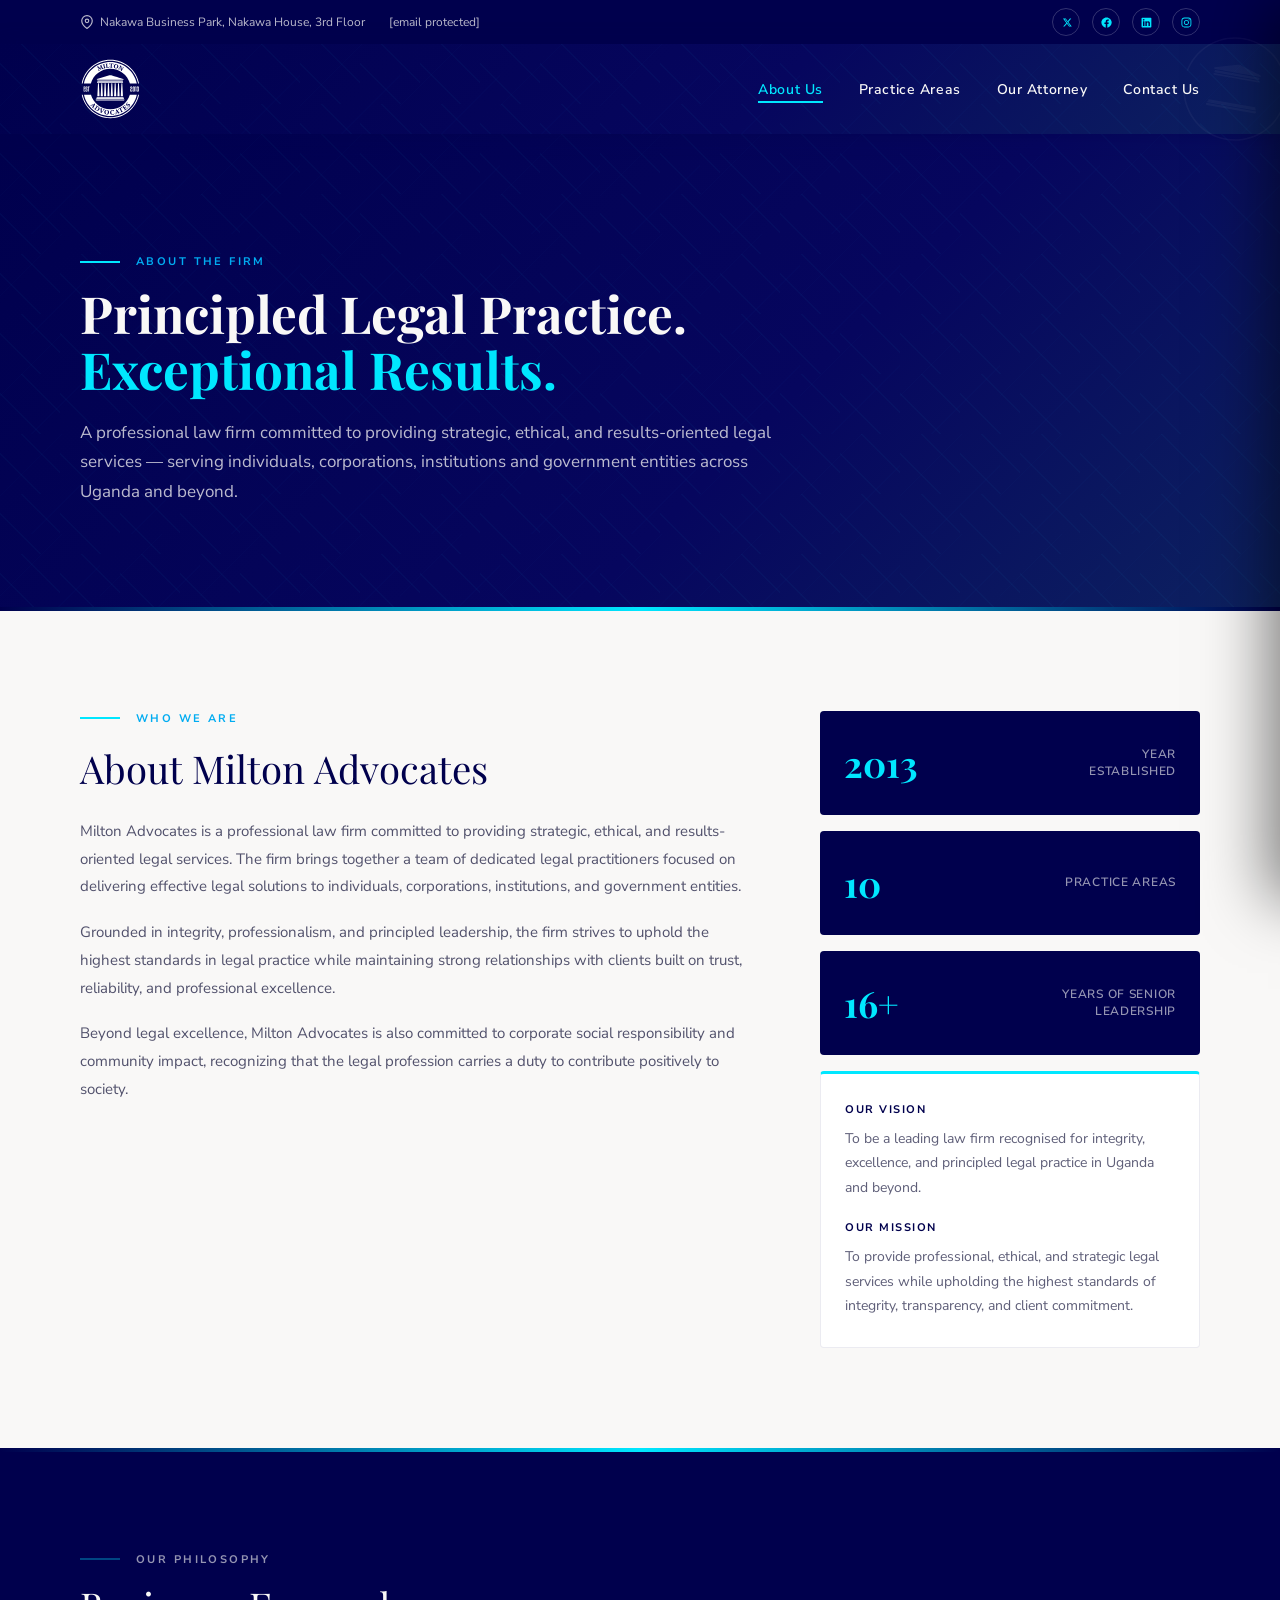
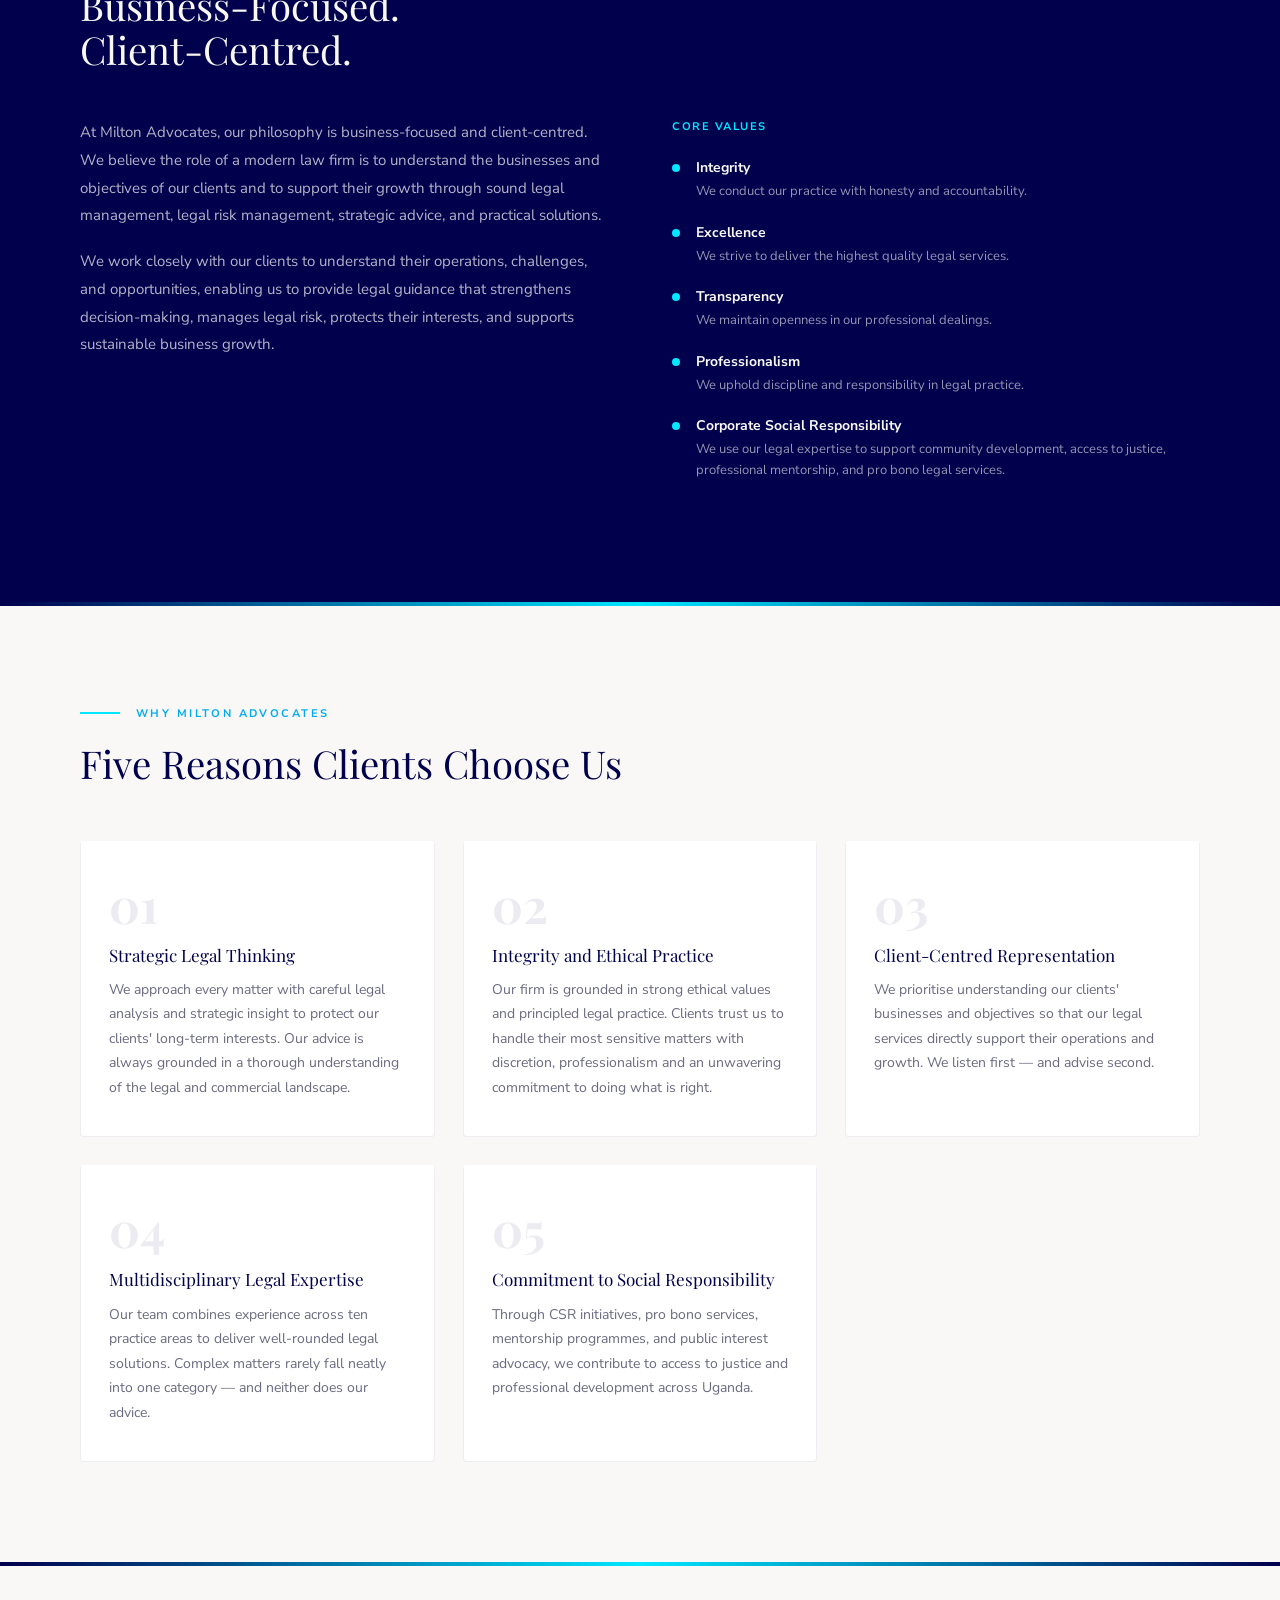
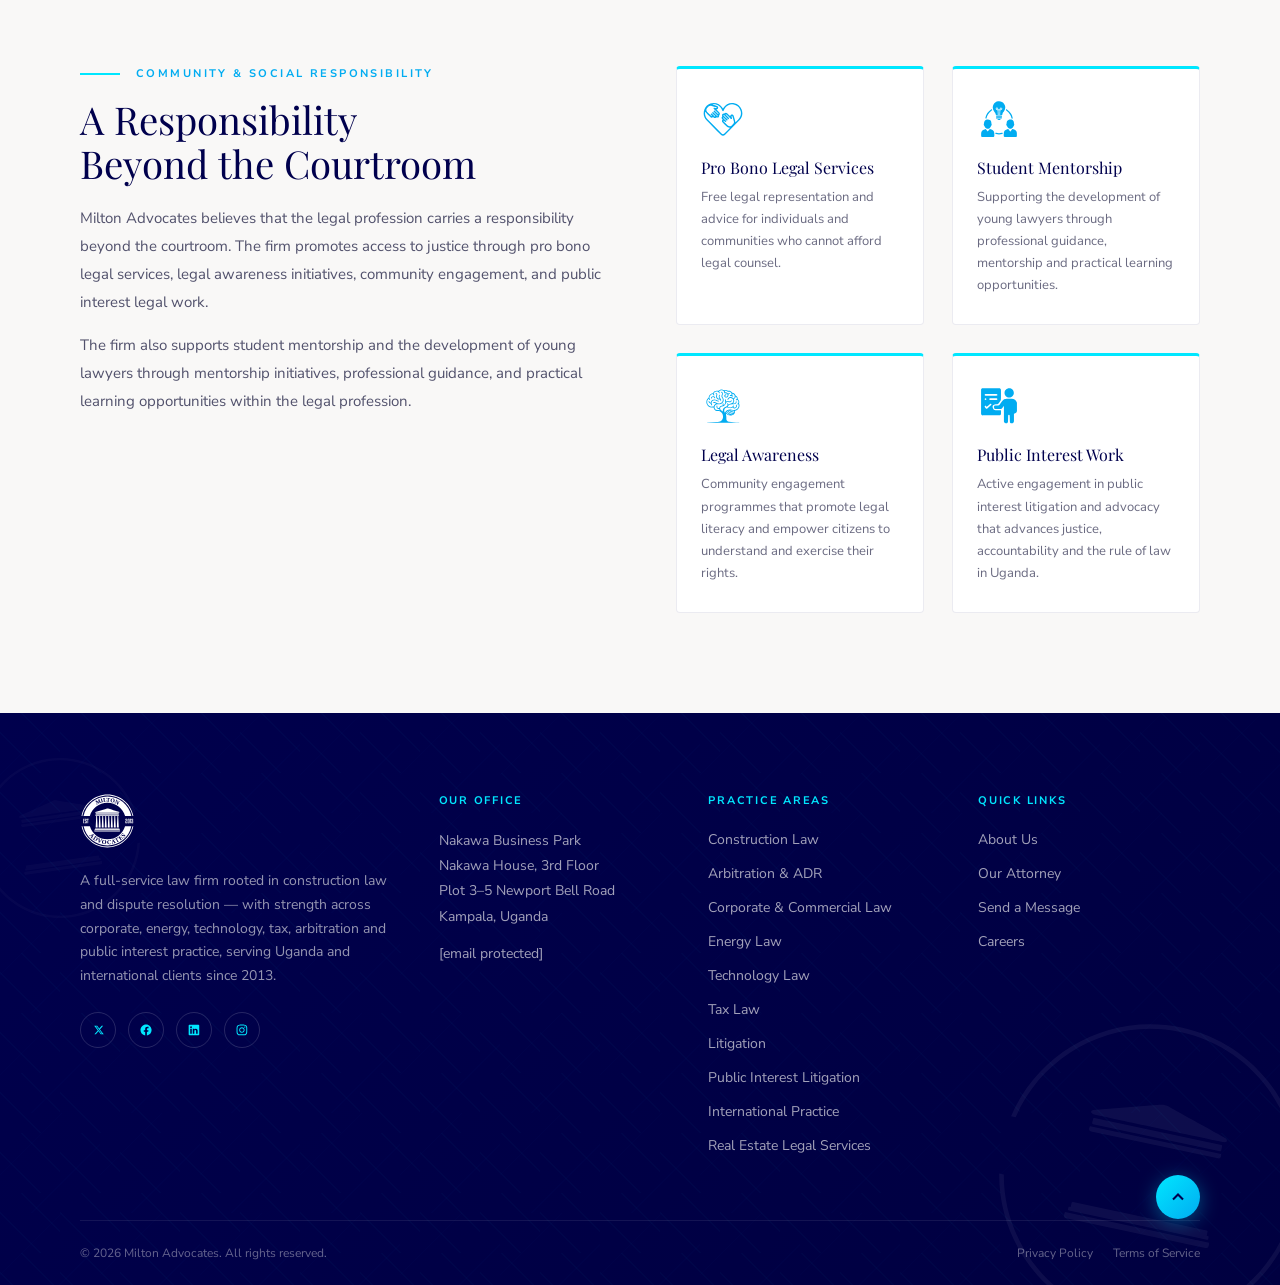
==== commit 61333c0d: "Update about.html" ====
--- a/about.html
+++ b/about.html
@@ -5,11 +5,18 @@
   <meta name="viewport" content="width=device-width, initial-scale=1.0"/>
   <meta name="description" content="Learn about Milton Advocates — a professional law firm committed to strategic, ethical and results-oriented legal services across Uganda and beyond."/>
   <meta name="theme-color" content="#00004d"/>
+  <link rel="icon" type="image/png" href="assets/miltonadvocates-favicon.png"/>
   <meta property="og:title" content="About Milton Advocates"/>
   <meta property="og:description" content="Learn about Milton Advocates — a professional law firm committed to strategic, ethical and results-oriented legal services across Uganda and beyond."/>
   <meta property="og:type" content="website"/>
-  <meta property="og:url" content="https://www.miltonadvocates.com/about.html"/>
+  <meta property="og:url" content="https://kaeyraey256.github.io/miltonadvocates/about.html"/>
+  <meta property="og:image" content="https://kaeyraey256.github.io/miltonadvocates/assets/images/attorney-hero.png"/>
   <meta property="og:site_name" content="Milton Advocates"/>
+  <meta name="twitter:card" content="summary_large_image"/>
+  <meta name="twitter:title" content="About Milton Advocates"/>
+  <meta name="twitter:description" content="A professional law firm committed to strategic, ethical and results-oriented legal services across Uganda and beyond."/>
+  <meta name="twitter:image" content="https://kaeyraey256.github.io/miltonadvocates/assets/images/attorney-hero.png"/>
+  <link rel="canonical" href="https://kaeyraey256.github.io/miltonadvocates/about.html"/>
   <title>Milton Advocates | About Us</title>
   <link rel="preconnect" href="https://fonts.googleapis.com">
   <link rel="preconnect" href="https://fonts.gstatic.com" crossorigin>
@@ -21,7 +28,7 @@
 <div class="top-bar">
     <div class="container">
       <div class="top-bar-left">
-        <a href="https://maps.google.com/?q=UAP+Business+Park+Nakawa+House+Kampala" target="_blank" rel="noopener noreferrer">
+        <a href="https://maps.google.com/?q=Nakawa+Business+Park+Nakawa+House+Kampala+Uganda" target="_blank" rel="noopener noreferrer">
           <svg width="14" height="14" viewBox="0 0 24 24" fill="none" stroke="currentColor" stroke-width="2"><path d="M21 10c0 7-9 13-9 13s-9-6-9-13a9 9 0 0118 0z"/><circle cx="12" cy="10" r="3"/></svg>
           Nakawa Business Park, Nakawa House, 3rd Floor
         </a>
@@ -82,7 +89,7 @@
             <div class="about-stat-label">Year Established</div>
           </div>
           <div class="about-stat-card">
-            <div class="about-stat-number">9</div>
+            <div class="about-stat-number">10</div>
             <div class="about-stat-label">Practice Areas</div>
           </div>
           <div class="about-stat-card">
@@ -150,7 +157,7 @@
         <div class="why-card scroll-reveal" data-delay="240">
           <div class="why-number">04</div>
           <h3>Multidisciplinary Legal Expertise</h3>
-          <p>Our team combines experience across nine practice areas to deliver well-rounded legal solutions. Complex matters rarely fall neatly into one category — and neither does our advice.</p>
+          <p>Our team combines experience across ten practice areas to deliver well-rounded legal solutions. Complex matters rarely fall neatly into one category — and neither does our advice.</p>
         </div>
         <div class="why-card scroll-reveal" data-delay="320">
           <div class="why-number">05</div>
@@ -217,6 +224,7 @@
             <li><a href="index.html#practice">Litigation</a></li>
             <li><a href="index.html#practice">Public Interest Litigation</a></li>
             <li><a href="index.html#practice">International Practice</a></li>
+            <li><a href="index.html#practice">Real Estate Legal Services</a></li>
           </ul>
         </div>
         <div class="footer-col">
@@ -294,19 +302,5 @@
   </div>
 
   <script src="assets/script.js"></script>
-
-
-
-  <script src="assets/script.js"></script>
-  <script>
-  function handleNewsletterSubmit(e) {
-    e.preventDefault();
-    var btn = e.target.querySelector('.newsletter-btn');
-    var orig = btn.textContent;
-    btn.textContent = 'Subscribed ✓';
-    btn.style.background = '#007a42';
-    setTimeout(function() { btn.textContent = orig; btn.style.background = ''; e.target.reset(); }, 3000);
-  }
-  </script>
 </body>
 </html>
--- a/assets/style.css
+++ b/assets/style.css
@@ -14,10 +14,11 @@
   --ease-out:  cubic-bezier(0, 0, 0.2, 1);
   --t:         0.3s;
   --t-slow:    0.6s;
+  --ease-spring: var(--ease-spring);
 }
 
 *, *::before, *::after { box-sizing: border-box; margin: 0; padding: 0; }
-html { scroll-behavior: smooth; }
+html { scroll-behavior: smooth; overflow-x: hidden; }
 body { font-family: 'Nunito Sans', Helvetica, Arial, sans-serif; color: var(--text); background: var(--offwhite); overflow-x: hidden; }
 h1, h2, h3, h4 { font-family: 'Playfair Display', 'Times New Roman', serif; }
 h1 { font-weight: 700; } h2, h3, h4 { font-weight: 400; }
@@ -119,7 +120,7 @@
   display: block; width: 22px; height: 1.5px;
   background: var(--offwhite); border-radius: 2px;
   position: absolute;
-  transition: transform 0.4s cubic-bezier(0.23, 1, 0.32, 1),
+  transition: transform 0.4s var(--ease-spring),
               opacity   0.3s ease,
               width     0.3s ease;
 }
@@ -150,7 +151,7 @@
   display: flex; flex-direction: column;
   background: linear-gradient(175deg, #000042 0%, #00004d 45%, #00002d 100%);
   transform: translateX(100%);
-  transition: transform 0.5s cubic-bezier(0.23, 1, 0.32, 1);
+  transition: transform 0.5s var(--ease-spring);
   box-shadow: -12px 0 60px rgba(0,0,0,0.5);
   overflow: hidden;
 }
@@ -211,7 +212,7 @@
 .mobile-nav ul li {
   opacity: 0;
   transform: translateX(20px);
-  transition: opacity 0.35s ease, transform 0.35s cubic-bezier(0.23,1,0.32,1);
+  transition: opacity 0.35s ease, transform 0.35s var(--ease-spring);
 }
 .mobile-nav ul li:nth-child(1) { transition-delay: 0.05s; }
 .mobile-nav ul li:nth-child(2) { transition-delay: 0.10s; }
@@ -406,7 +407,12 @@
 .practice-list-arrow { margin-left: auto; color: var(--cyan); font-size: 24px; flex-shrink: 0; }
 
 /* === TEAM SECTION === */
-.team-section { padding: 100px 0; background: var(--offwhite); }
+.team-section {
+  padding: 100px 0;
+  background: var(--offwhite);
+  position: relative;
+}
+
 .team-header { margin-bottom: 52px; }
 .team-grid { display: grid; grid-template-columns: 380px 1fr; gap: 40px; align-items: stretch; }
 .team-card {
@@ -419,7 +425,7 @@
   transform: translateY(-5px);
 }
 .team-card-image { height: 340px; overflow: hidden; position: relative; }
-.team-card-image img { width: 100%; height: 100%; object-fit: cover; object-position: top; transition: transform 0.7s var(--ease); }
+.team-card-image img { width: 100%; height: 100%; object-fit: cover; object-position: top center; transition: transform 0.7s var(--ease); }
 .team-card:hover .team-card-image img { transform: scale(1.05); }
 .team-card-overlay { position: absolute; inset: 0; background: linear-gradient(to top, rgba(0,0,77,0.85) 0%, transparent 60%); display: flex; align-items: flex-end; padding: 24px; opacity: 0; transition: opacity var(--t-slow); }
 .team-card:hover .team-card-overlay { opacity: 1; }
@@ -433,29 +439,49 @@
 .team-member-card {
   background: #fff; border-radius: 4px; overflow: hidden; cursor: pointer;
   border: 1px solid rgba(0,0,77,0.08); box-shadow: 0 4px 20px rgba(0,0,77,0.06);
-  position: relative;
+  position: relative; transition: transform var(--t) var(--ease), box-shadow var(--t) var(--ease);
   transition: box-shadow var(--t-slow) var(--ease), transform var(--t-slow) var(--ease);
 }
 .team-member-card:hover {
   box-shadow: 0 20px 56px rgba(0,0,77,0.14), 0 0 0 1px rgba(0,231,255,0.2), 0 0 28px rgba(0,231,255,0.06);
   transform: translateY(-5px);
 }
+.team-member-card:hover .team-member-photo img,
+.team-member-card:hover > div:first-child img {
+  transform: scale(1.04);
+}
 .team-member-badge { position: absolute; top: 16px; right: 16px; background: var(--cyan); color: var(--navy); font-size: 10px; font-weight: 700; letter-spacing: 0.1em; text-transform: uppercase; padding: 4px 10px; border-radius: 20px; z-index: 2; }
 
 /* Expand bar */
+@keyframes lazyFloat {
+  0%, 100% { transform: translateY(0); box-shadow: 0 4px 20px rgba(0,0,77,0.15); }
+  50%       { transform: translateY(-3px); box-shadow: 0 10px 32px rgba(0,0,77,0.22); }
+}
 .team-expand-bar {
   display: flex; align-items: center; justify-content: space-between;
   margin-top: 48px; padding: 20px 28px; background: var(--navy);
   border-radius: 4px; cursor: pointer; color: var(--offwhite);
   font-family: 'Nunito Sans', sans-serif; font-weight: 700; font-size: 14px; letter-spacing: 0.04em;
-  transition: background var(--t);
-}
-.team-expand-bar:hover { background: var(--navy-mid); }
+  transition: background var(--t) var(--ease), box-shadow var(--t) var(--ease);
+  position: relative; overflow: hidden;
+  box-shadow: 0 4px 20px rgba(0,0,77,0.15);
+  animation: lazyFloat 3.5s ease-in-out infinite;
+}
+.team-expand-bar::before {
+  content: ''; position: absolute; top: 0; left: 0; right: 0; height: 2px;
+  background: linear-gradient(90deg, transparent 0%, var(--cyan) 30%, var(--cyan) 70%, transparent 100%);
+  pointer-events: none;
+}
+.team-expand-bar:hover {
+  background: var(--navy-mid);
+  box-shadow: 0 8px 28px rgba(0,0,77,0.25);
+  animation-play-state: paused;
+}
 .team-expand-arrow { width: 32px; height: 32px; border-radius: 50%; background: rgba(0,231,255,0.15); border: 1px solid rgba(0,231,255,0.3); display: flex; align-items: center; justify-content: center; transition: transform var(--t-slow) var(--ease), background var(--t); flex-shrink: 0; }
 .team-expand-arrow svg { stroke: var(--cyan); }
 .team-expand-arrow.open { transform: rotate(180deg); background: rgba(0,231,255,0.25); }
 .team-expand-panel { max-height: 0; overflow: hidden; transition: max-height 0.65s var(--ease-out), opacity 0.45s ease; opacity: 0; }
-.team-expand-panel.open { max-height: 900px; opacity: 1; }
+.team-expand-panel.open { max-height: 3600px; opacity: 1; }
 .team-members-grid { display: grid; grid-template-columns: repeat(3, 1fr); gap: 28px; margin-top: 36px; }
 
 /* Quote card */
@@ -613,11 +639,17 @@
   pointer-events: all;
 }
 .modal-overlay.is-open .modal {
-  transform: scale(1);
-}
-.modal { background: #fff; border-radius: 4px; max-width: 880px; width: 100%; max-height: 90vh; overflow-y: auto; display: grid; grid-template-columns: 340px 1fr; position: relative; box-shadow: 0 32px 80px rgba(0,0,0,0.4); 
-  transform: scale(0.97);
-  transition: transform 0.25s ease;
+  transform: scale(1) translateY(0);
+  opacity: 1;
+}
+.modal {
+  background: #fff; border-radius: 4px; max-width: 880px; width: 100%;
+  max-height: 90vh; overflow-y: auto; display: grid;
+  grid-template-columns: 340px 1fr; position: relative;
+  box-shadow: 0 32px 80px rgba(0,0,0,0.4);
+  transform: scale(0.97) translateY(10px);
+  opacity: 0;
+  transition: transform 0.38s var(--ease-spring), opacity 0.3s var(--ease);
 }
 .modal-image { position: relative; min-height: 400px; overflow: hidden; }
 .modal-image img { width: 100%; height: 100%; object-fit: cover; object-position: top center; }
@@ -811,39 +843,8 @@
 
 /* === POSITION CARDS (team expand) === */
 
-.position-card {
-  display: block;
-  background: #fff; border: 1px solid rgba(0,0,77,0.1);
-  border-radius: 4px; padding: 28px 24px;
-  text-decoration: none; color: var(--navy);
-  position: relative; overflow: hidden;
-  transition: box-shadow var(--t-slow) var(--ease), transform var(--t-slow) var(--ease), border-color var(--t) var(--ease);
-}
-.position-card::before {
-  content: ''; position: absolute; top: 0; left: 0; right: 0; height: 3px;
-  background: linear-gradient(90deg, var(--navy), var(--cyan));
-}
-.position-card:hover {
-  box-shadow: 0 16px 40px rgba(0,0,77,0.12); transform: translateY(-4px);
-  border-color: rgba(0,0,77,0.2);
-}
-.position-type {
-  font-size: 11px; font-weight: 700; letter-spacing: 0.14em;
-  text-transform: uppercase; color: var(--blue); margin-bottom: 10px;
-}
-.position-vacancy {
-  font-family: 'Playfair Display', serif; font-size: 17px; font-weight: 400;
-  color: var(--navy); opacity: 0.6; line-height: 1.4; margin-bottom: 16px;
-}
-.position-cta {
-  font-size: 12px; font-weight: 700; letter-spacing: 0.06em;
-  text-transform: uppercase; color: var(--cyan);
-  transition: opacity var(--t);
-}
-.position-card:hover .position-cta { opacity: 0.8; }
-
 /* === SCROLL REVEAL === */
-.scroll-reveal { opacity: 0; transform: translateY(20px); transition: opacity 0.38s ease, transform 0.38s var(--ease); }
+.scroll-reveal { opacity: 0; transform: translateY(12px); transition: opacity 0.55s var(--ease), transform 0.55s var(--ease); }
 .scroll-reveal.visible { opacity: 1; transform: translateY(0); }
 
 /* === RESPONSIVE === */
@@ -1029,7 +1030,7 @@
   box-sizing: border-box;
 }
 .newsletter-input::placeholder { color: rgba(249,248,247,0.4); }
-.newsletter-input:focus { border-color: var(--cyan); }
+.newsletter-input:focus { border-color: var(--cyan); box-shadow: 0 0 0 3px rgba(0,231,255,0.12); outline: none; }
 .newsletter-select option { background: var(--navy); color: var(--offwhite); }
 .newsletter-btn { width: 100%; justify-content: center; margin-top: 8px; }
 .newsletter-disclaimer { font-size: 11px; color: rgba(249,248,247,0.4); margin-top: 12px; text-align: center; line-height: 1.6; }
@@ -1047,11 +1048,18 @@
   position: relative; overflow: hidden; isolation: isolate;
 }
 .about-hero::before {
-  content: ''; position: absolute; inset: 0; pointer-events: none;
+  content: ''; position: absolute; inset: 0; pointer-events: none; z-index: 0;
   background-image:
-    repeating-linear-gradient(45deg, transparent, transparent 28px, rgba(0,231,255,0.03) 28px, rgba(0,231,255,0.03) 29px),
-    repeating-linear-gradient(-45deg, transparent, transparent 48px, rgba(0,128,255,0.018) 48px, rgba(0,128,255,0.018) 49px);
-  animation: navPatternDrift 20s linear infinite;
+    repeating-linear-gradient(
+      45deg, transparent, transparent 28px,
+      rgba(0,231,255,0.03) 28px, rgba(0,231,255,0.03) 29px
+    ),
+    repeating-linear-gradient(
+      -45deg, transparent, transparent 48px,
+      rgba(0,128,255,0.018) 48px, rgba(0,128,255,0.018) 49px
+    );
+  background-size: 60px 60px, 100px 100px;
+  animation: navPatternDrift 18s linear infinite;
 }
 .about-hero-inner { max-width: 720px; position: relative; }
 .about-hero h1 { font-size: clamp(32px,4vw,56px); color: var(--offwhite); line-height: 1.1; margin-bottom: 20px; }
@@ -1087,13 +1095,7 @@
 .why-section { padding: 100px 0; background: var(--offwhite); }
 .why-section h2 { font-size: clamp(26px,3vw,40px); color: var(--navy); margin-bottom: 52px; }
 .why-grid { display: grid; grid-template-columns: repeat(3,1fr); gap: 28px; }
-.why-card {
-  background: #fff; border: 1px solid rgba(0,0,77,0.07);
-  border-radius: 4px; padding: 36px 28px;
-  border-top: 3px solid transparent;
-  transition: border-color 0.25s, box-shadow 0.25s;
-}
-.why-card:hover { border-top-color: var(--cyan); box-shadow: 0 16px 48px rgba(0,0,77,0.1); }
+
 .why-number { font-family: 'Playfair Display',serif; font-size: 48px; font-weight: 700; color: rgba(0,0,77,0.08); line-height: 1; margin-bottom: 16px; }
 .why-card h3 { font-size: 17px; color: var(--navy); margin-bottom: 12px; line-height: 1.3; }
 .why-card p { font-size: 14px; color: rgba(26,26,62,0.65); line-height: 1.75; }
@@ -1111,3 +1113,705 @@
   .why-grid { grid-template-columns: 1fr; }
   .about-sidebar { flex-direction: column; }
 }
+
+/* ═══════════════════════════════════════════════
+   LUXURY ENHANCEMENTS
+═══════════════════════════════════════════════ */
+
+/* Font rendering — Playfair Display deserves this */
+body {
+  text-rendering: optimizeLegibility;
+  -webkit-font-smoothing: antialiased;
+  -moz-osx-font-smoothing: grayscale;
+}
+
+/* Font features — kerning and ligatures on headings */
+h1, h2, h3, .team-card-name, .attorney-role {
+  font-feature-settings: "kern" 1, "liga" 1, "calt" 1;
+}
+
+/* Brand text selection */
+::selection {
+  background: var(--cyan);
+  color: var(--navy);
+}
+::-moz-selection {
+  background: var(--cyan);
+  color: var(--navy);
+}
+
+/* Custom scrollbar — thin, branded */
+::-webkit-scrollbar { width: 6px; height: 6px; }
+::-webkit-scrollbar-track { background: var(--offwhite); }
+::-webkit-scrollbar-thumb { background: var(--navy); border-radius: 3px; }
+::-webkit-scrollbar-thumb:hover { background: var(--navy-mid); }
+
+/* Focus visible — clean keyboard nav, no mouse outlines */
+*:focus { outline: none; }
+*:focus-visible {
+  outline: 2px solid var(--cyan);
+  outline-offset: 3px;
+  border-radius: 2px;
+}
+
+/* Why card transition */
+
+
+/* CSR pillar transition */
+.csr-pillar {
+  transition: transform var(--t) var(--ease), box-shadow var(--t) var(--ease);
+}
+.csr-pillar:hover {
+  transform: translateY(-4px);
+  box-shadow: 0 12px 32px rgba(0,0,77,0.1);
+}
+
+/* About stat card subtle hover */
+.about-stat-card {
+  transition: transform var(--t) var(--ease), box-shadow var(--t) var(--ease);
+}
+.about-stat-card:hover {
+  transform: translateY(-3px);
+  box-shadow: 0 12px 32px rgba(0,0,77,0.3);
+}
+
+/* Team member card — lift on hover consistent with practice cards */
+
+/* Two fill cards for the team grid */
+.team-join-card {
+  background: linear-gradient(135deg, var(--navy) 0%, var(--navy-mid) 100%);
+  border-radius: 4px; overflow: hidden; cursor: pointer;
+  border: 1px solid rgba(0,231,255,0.12);
+  display: flex; flex-direction: column;
+  transition: transform var(--t) var(--ease), box-shadow var(--t) var(--ease);
+  text-decoration: none;
+}
+.team-join-card:hover {
+  transform: translateY(-5px);
+  box-shadow: 0 20px 56px rgba(0,0,77,0.35), 0 0 0 1px rgba(0,231,255,0.2);
+}
+.team-join-card-inner {
+  padding: 36px 28px 32px;
+  display: flex; flex-direction: column; height: 100%;
+  min-height: 320px; justify-content: space-between;
+}
+.team-join-card-eyebrow {
+  font-size: 10px; font-weight: 700; letter-spacing: 0.18em;
+  text-transform: uppercase; color: var(--cyan); margin-bottom: 16px;
+}
+.team-join-card h3 {
+  font-family: 'Playfair Display', serif;
+  font-size: 22px; color: var(--offwhite); line-height: 1.3; margin-bottom: 14px;
+}
+.team-join-card p {
+  font-size: 13px; color: rgba(249,248,247,0.6); line-height: 1.7; margin-bottom: 28px; flex: 1;
+}
+.team-join-card .team-join-cta {
+  display: inline-flex; align-items: center; gap: 8px;
+  font-size: 12px; font-weight: 700; letter-spacing: 0.1em;
+  text-transform: uppercase; color: var(--cyan);
+  transition: gap var(--t) var(--ease);
+}
+.team-join-card:hover .team-join-cta { gap: 14px; }
+
+/* Photo height on mobile — more face visible */
+@media (max-width: 768px) {
+  .team-member-card > div:first-child { height: 360px; }
+}
+
+/* Why cards — animated border, touch + hover */
+
+.why-card {
+  background: #fff; border: 1px solid rgba(0,0,77,0.07);
+  border-radius: 4px; padding: 36px 28px;
+  border-top: 3px solid transparent;
+  transition: border-top-color var(--t) var(--ease), box-shadow var(--t) var(--ease), transform var(--t) var(--ease);
+}
+.why-card:hover {
+  border-top-color: var(--cyan);
+  box-shadow: 0 16px 48px rgba(0,0,77,0.1);
+  transform: translateY(-4px);
+}
+/* On touch screens: stagger the border animation across cards */
+
+
+
+/* ═══════════════════════════════════════════════
+   ATTORNEY PORTRAIT MODAL IMAGE
+   Desktop: plain full-panel photo
+   Tablet/phone: navy bg + contained centred portrait
+═══════════════════════════════════════════════ */
+
+/* ── Desktop: plain full-panel photo ── */
+.attorney-portrait {
+  position: relative;
+  overflow: hidden;
+}
+.lead-attorney-img { min-height: 480px; }
+.team-attorney-img { min-height: 420px; }
+
+.attorney-portrait > img {
+  position: absolute;
+  inset: 0;
+  width: 100%;
+  height: 100%;
+  object-fit: cover;
+  object-position: center 20%;
+  display: block;
+}
+.attorney-portrait .modal-initials-fallback {
+  position: absolute;
+  inset: 0;
+  z-index: 1;
+}
+
+/* ── Tablet and phone: navy bg, portrait contained ── */
+@media (max-width: 768px) {
+
+  /* Specificity: 2 classes beats 1 class — no !important needed */
+  .modal-image.attorney-portrait {
+    height: 380px;
+    min-height: unset;
+    background: var(--navy);
+    display: flex;
+    align-items: center;
+    justify-content: center;
+    overflow: hidden;
+  }
+  .attorney-modal .modal-image.attorney-portrait {
+    height: 420px;
+  }
+
+  /* 3 selectors beats .modal-image img (2 selectors) */
+  .modal-image.attorney-portrait > img {
+    position: relative;
+    inset: auto;
+    width: auto;
+    max-width: 72%;
+    height: 100%;
+    max-height: 100%;
+    object-fit: cover;
+    object-position: center top;
+    display: block;
+    z-index: 1;
+    flex-shrink: 0;
+  }
+  .attorney-modal .modal-image.attorney-portrait > img {
+    max-width: 78%;
+  }
+
+  /* Main team card height on tablet */
+  .team-card-image { height: 420px; }
+  /* Team expand panel cards on tablet */
+  .team-member-card > div:first-child { height: 360px; }
+}
+
+@media (max-width: 480px) {
+  .modal-image.attorney-portrait { height: 320px; }
+  .attorney-modal .modal-image.attorney-portrait { height: 350px; }
+  .modal-image.attorney-portrait > img { max-width: 68%; }
+  .attorney-modal .modal-image.attorney-portrait > img { max-width: 74%; }
+  /* Main team card height on phone */
+  .team-card-image { height: 380px; }
+  /* Team expand panel cards on phone */
+  .team-member-card > div:first-child { height: 340px; }
+}
+
+/* ═══════════════════════════════════════════════
+   PUBLICATIONS SECTION
+═══════════════════════════════════════════════ */
+.publications-section {
+  padding: 100px 0;
+  background: var(--offwhite);
+}
+.publications-section h2 {
+  font-size: clamp(26px,3vw,40px);
+  color: var(--navy);
+  margin-bottom: 16px;
+}
+.publications-sub {
+  font-size: 15px;
+  color: rgba(26,26,62,0.65);
+  line-height: 1.8;
+  max-width: 640px;
+  margin-bottom: 52px;
+}
+
+/* Two main cards */
+.publications-grid {
+  display: grid;
+  grid-template-columns: repeat(2, 1fr);
+  gap: 28px;
+  margin-bottom: 32px;
+}
+
+/* ── Upcoming Event Poster card ── */
+.pub-poster-card {
+  background: linear-gradient(145deg, var(--navy) 0%, var(--navy-mid) 50%, #0d2260 100%);
+  border-radius: 8px;
+  overflow: hidden;
+  position: relative;
+  min-height: 380px;
+  display: flex;
+  flex-direction: column;
+  cursor: default;
+  border: 1px solid rgba(0,231,255,0.1);
+  transition: transform var(--t) var(--ease), box-shadow var(--t) var(--ease);
+}
+.pub-poster-card:hover {
+  transform: translateY(-6px);
+  box-shadow: 0 28px 64px rgba(0,0,77,0.3);
+}
+.pub-poster-pattern {
+  position: absolute;
+  inset: 0;
+  background-image:
+    repeating-linear-gradient(45deg, transparent, transparent 28px, rgba(0,231,255,0.025) 28px, rgba(0,231,255,0.025) 29px),
+    repeating-linear-gradient(-45deg, transparent, transparent 48px, rgba(0,128,255,0.015) 48px, rgba(0,128,255,0.015) 49px);
+  pointer-events: none;
+}
+.pub-poster-gradient-strip {
+  height: 3px;
+  background: linear-gradient(90deg, var(--navy), var(--cyan), var(--navy));
+  flex-shrink: 0;
+}
+.pub-poster-inner {
+  padding: 28px 28px 28px;
+  display: flex;
+  flex-direction: column;
+  flex: 1;
+  position: relative;
+  z-index: 1;
+}
+.pub-poster-eyebrow {
+  display: flex;
+  align-items: center;
+  gap: 8px;
+  margin-bottom: 20px;
+}
+.pub-poster-type {
+  font-size: 10px;
+  font-weight: 700;
+  letter-spacing: 0.18em;
+  text-transform: uppercase;
+  color: var(--cyan);
+  background: rgba(0,231,255,0.1);
+  border: 1px solid rgba(0,231,255,0.2);
+  padding: 4px 10px;
+  border-radius: 20px;
+}
+.pub-poster-date-badge {
+  font-size: 10px;
+  font-weight: 700;
+  letter-spacing: 0.1em;
+  text-transform: uppercase;
+  color: rgba(249,248,247,0.5);
+}
+.pub-poster-seal {
+  width: 52px;
+  height: 52px;
+  margin-bottom: 20px;
+  opacity: 0.85;
+}
+.pub-poster-title {
+  font-family: 'Playfair Display', serif;
+  font-size: clamp(20px, 2vw, 26px);
+  color: var(--offwhite);
+  line-height: 1.25;
+  margin-bottom: 12px;
+  font-weight: 700;
+}
+.pub-poster-subtitle {
+  font-size: 13px;
+  color: rgba(249,248,247,0.6);
+  line-height: 1.65;
+  margin-bottom: 24px;
+  flex: 1;
+}
+.pub-poster-footer {
+  display: flex;
+  align-items: center;
+  justify-content: space-between;
+  padding-top: 20px;
+  border-top: 1px solid rgba(255,255,255,0.08);
+}
+.pub-poster-location {
+  font-size: 11px;
+  color: rgba(249,248,247,0.45);
+  letter-spacing: 0.04em;
+}
+.pub-poster-cta {
+  display: inline-flex;
+  align-items: center;
+  gap: 8px;
+  font-size: 11px;
+  font-weight: 700;
+  letter-spacing: 0.1em;
+  text-transform: uppercase;
+  color: var(--cyan);
+  text-decoration: none;
+  transition: gap var(--t) var(--ease);
+}
+.pub-poster-card:hover .pub-poster-cta { gap: 12px; }
+
+/* ── Newsletter card ── */
+.pub-newsletter-card {
+  background: #fff;
+  border-radius: 8px;
+  overflow: hidden;
+  position: relative;
+  min-height: 380px;
+  display: flex;
+  flex-direction: column;
+  border: 1px solid rgba(0,0,77,0.08);
+  box-shadow: 0 4px 24px rgba(0,0,77,0.06);
+  transition: transform var(--t) var(--ease), box-shadow var(--t) var(--ease);
+}
+.pub-newsletter-card:hover {
+  transform: translateY(-6px);
+  box-shadow: 0 24px 56px rgba(0,0,77,0.12);
+}
+.pub-newsletter-gradient-strip {
+  height: 3px;
+  background: linear-gradient(90deg, var(--navy), var(--cyan), var(--navy));
+  flex-shrink: 0;
+}
+.pub-newsletter-inner {
+  padding: 28px;
+  display: flex;
+  flex-direction: column;
+  flex: 1;
+}
+.pub-newsletter-header {
+  display: flex;
+  align-items: flex-start;
+  gap: 16px;
+  margin-bottom: 20px;
+}
+.pub-newsletter-icon {
+  flex-shrink: 0;
+  width: 52px;
+  height: 60px;
+}
+.pub-newsletter-meta {
+  display: flex;
+  flex-direction: column;
+  gap: 6px;
+  padding-top: 4px;
+}
+.pub-newsletter-tag {
+  display: inline-block;
+  background: rgba(0,0,77,0.06);
+  color: var(--navy);
+  font-size: 10px;
+  font-weight: 700;
+  letter-spacing: 0.12em;
+  text-transform: uppercase;
+  padding: 4px 10px;
+  border-radius: 20px;
+}
+.pub-newsletter-issue {
+  font-size: 11px;
+  color: rgba(26,26,62,0.4);
+  font-weight: 600;
+  letter-spacing: 0.04em;
+}
+.pub-newsletter-card h3 {
+  font-family: 'Playfair Display', serif;
+  font-size: 19px;
+  color: var(--navy);
+  line-height: 1.35;
+  margin-bottom: 12px;
+  font-feature-settings: "kern" 1, "liga" 1;
+}
+.pub-newsletter-card p {
+  font-size: 13.5px;
+  color: rgba(26,26,62,0.65);
+  line-height: 1.75;
+  flex: 1;
+  margin-bottom: 24px;
+}
+.pub-newsletter-topics {
+  display: flex;
+  flex-wrap: wrap;
+  gap: 6px;
+  margin-bottom: 24px;
+}
+.pub-newsletter-topic {
+  font-size: 10px;
+  font-weight: 700;
+  letter-spacing: 0.08em;
+  text-transform: uppercase;
+  color: rgba(26,26,62,0.5);
+  background: rgba(0,0,77,0.04);
+  border: 1px solid rgba(0,0,77,0.08);
+  padding: 3px 8px;
+  border-radius: 3px;
+}
+.pub-download-btn {
+  display: inline-flex;
+  align-items: center;
+  gap: 10px;
+  padding: 13px 22px;
+  background: var(--navy);
+  color: var(--offwhite);
+  font-size: 11px;
+  font-weight: 700;
+  letter-spacing: 0.1em;
+  text-transform: uppercase;
+  border-radius: 3px;
+  text-decoration: none;
+  align-self: flex-start;
+  transition: background var(--t) var(--ease), transform var(--t) var(--ease), gap var(--t) var(--ease);
+}
+.pub-download-btn:hover {
+  background: var(--navy-mid);
+  transform: translateY(-2px);
+  gap: 14px;
+}
+
+/* ── Publications dropdown ── */
+@keyframes shimmerPub {
+  0%   { background-position: -400px 0; }
+  100% { background-position: 400px 0; }
+}
+.pub-dropdown-wrap {
+  margin-top: 8px;
+}
+.pub-dropdown-trigger {
+  display: flex;
+  align-items: center;
+  justify-content: space-between;
+  padding: 18px 24px;
+  background: #fff;
+  border: 1px solid rgba(0,0,77,0.1);
+  border-radius: 6px;
+  cursor: pointer;
+  position: relative;
+  overflow: hidden;
+  transition: box-shadow var(--t) var(--ease);
+}
+.pub-dropdown-trigger::before {
+  content: '';
+  position: absolute;
+  top: 0; left: 0; right: 0;
+  height: 3px;
+  background: linear-gradient(90deg, var(--navy), var(--cyan), var(--navy));
+}
+.pub-dropdown-trigger::after {
+  content: '';
+  position: absolute;
+  inset: 0;
+  background: linear-gradient(
+    105deg,
+    transparent 30%,
+    rgba(0,231,255,0.06) 50%,
+    transparent 70%
+  );
+  background-size: 400px 100%;
+  background-repeat: no-repeat;
+  animation: shimmerPub 3.5s ease-in-out infinite;
+  pointer-events: none;
+}
+.pub-dropdown-trigger:hover {
+  box-shadow: 0 0 0 1px rgba(0,231,255,0.2), 0 8px 24px rgba(0,0,77,0.08);
+}
+.pub-dropdown-label {
+  font-size: 13px;
+  font-weight: 700;
+  letter-spacing: 0.06em;
+  text-transform: uppercase;
+  color: var(--navy);
+}
+.pub-dropdown-count {
+  font-size: 11px;
+  color: rgba(26,26,62,0.4);
+  margin-left: 10px;
+  font-weight: 400;
+  text-transform: none;
+  letter-spacing: 0;
+}
+.pub-dropdown-chevron {
+  width: 20px;
+  height: 20px;
+  color: var(--navy);
+  transition: transform 0.35s var(--ease-spring);
+  flex-shrink: 0;
+}
+.pub-dropdown-wrap.open .pub-dropdown-chevron {
+  transform: rotate(180deg);
+}
+.pub-dropdown-panel {
+  max-height: 0;
+  overflow: hidden;
+  transition: max-height 0.5s var(--ease-out);
+  background: #fff;
+  border: 1px solid rgba(0,0,77,0.08);
+  border-top: none;
+  border-radius: 0 0 6px 6px;
+}
+.pub-dropdown-wrap.open .pub-dropdown-panel {
+  max-height: 600px;
+}
+.pub-dropdown-item {
+  display: flex;
+  align-items: center;
+  gap: 16px;
+  padding: 16px 24px;
+  border-bottom: 1px solid rgba(0,0,77,0.05);
+  text-decoration: none;
+  transition: background var(--t) var(--ease);
+}
+.pub-dropdown-item:last-child { border-bottom: none; }
+.pub-dropdown-item:hover { background: rgba(0,0,77,0.02); }
+.pub-dropdown-item-icon {
+  width: 32px;
+  height: 38px;
+  flex-shrink: 0;
+}
+.pub-dropdown-item-text { flex: 1; min-width: 0; }
+.pub-dropdown-item-title {
+  font-size: 14px;
+  font-weight: 600;
+  color: var(--navy);
+  margin-bottom: 3px;
+  white-space: nowrap;
+  overflow: hidden;
+  text-overflow: ellipsis;
+}
+.pub-dropdown-item-meta {
+  font-size: 11px;
+  color: rgba(26,26,62,0.45);
+  display: flex;
+  gap: 10px;
+}
+.pub-dropdown-item-tag {
+  font-weight: 700;
+  letter-spacing: 0.06em;
+  text-transform: uppercase;
+}
+.pub-dropdown-item-arrow {
+  color: var(--cyan);
+  font-size: 18px;
+  flex-shrink: 0;
+}
+.publications-footer-note {
+  font-size: 13px;
+  color: rgba(26,26,62,0.5);
+  text-align: center;
+  margin-top: 28px;
+}
+.publications-footer-note a {
+  color: var(--navy);
+  font-weight: 600;
+  border-bottom: 1px solid rgba(0,0,77,0.2);
+  transition: border-color var(--t) var(--ease);
+}
+.publications-footer-note a:hover { border-color: var(--navy); }
+@media (max-width: 768px) {
+  .publications-grid { grid-template-columns: 1fr; }
+  .pub-poster-card, .pub-newsletter-card { min-height: 320px; }
+}
+
+
+/* ═══════════════════════════════════════════════
+   LEGAL PAGE
+═══════════════════════════════════════════════ */
+.legal-hero {
+  background: linear-gradient(135deg, var(--navy) 0%, var(--navy-mid) 60%, #0d2260 100%);
+  position: relative; overflow: hidden; padding: 80px 0 72px; isolation: isolate;
+}
+.legal-hero::before {
+  content: ''; position: absolute; inset: 0; pointer-events: none; z-index: 0;
+  background-image:
+    repeating-linear-gradient(45deg, transparent, transparent 28px, rgba(0,231,255,0.03) 28px, rgba(0,231,255,0.03) 29px),
+    repeating-linear-gradient(-45deg, transparent, transparent 48px, rgba(0,128,255,0.018) 48px, rgba(0,128,255,0.018) 49px);
+  background-size: 60px 60px, 100px 100px;
+  animation: navPatternDrift 20s linear infinite;
+}
+.legal-hero .container { position: relative; z-index: 1; }
+.legal-hero-eyebrow { display: flex; align-items: center; gap: 14px; margin-bottom: 20px; }
+.legal-hero-eyebrow-line { width: 40px; height: 2px; background: var(--cyan); flex-shrink: 0; }
+.legal-hero-eyebrow span { font-size: 11px; font-weight: 700; letter-spacing: 0.22em; text-transform: uppercase; color: var(--cyan); }
+.legal-hero h1 { font-size: clamp(28px, 3.5vw, 48px); color: var(--offwhite); line-height: 1.15; margin-bottom: 16px; }
+.legal-hero-sub { color: rgba(249,248,247,0.7); font-size: 15px; line-height: 1.7; max-width: 540px; }
+.legal-tabs-wrap {
+  background: var(--offwhite); border-bottom: 1px solid rgba(0,0,128,0.08);
+  position: sticky; top: 88px; z-index: 100;
+}
+@media (max-width: 768px) {
+  .legal-tabs-wrap { top: 0; }
+}
+.legal-tabs { display: flex; gap: 0; max-width: 1200px; margin: 0 auto; padding: 0 40px; }
+.legal-tab {
+  padding: 18px 28px; font-family: 'Nunito Sans', sans-serif; font-size: 13px;
+  font-weight: 700; letter-spacing: 0.06em; text-transform: uppercase;
+  color: rgba(26,26,62,0.5); text-decoration: none; border-bottom: 3px solid transparent;
+  transition: color var(--t) var(--ease), border-color var(--t) var(--ease); white-space: nowrap;
+}
+.legal-tab:hover { color: var(--navy); }
+.legal-tab.active { color: var(--navy); border-bottom-color: var(--cyan); }
+.legal-body { background: var(--offwhite); padding: 0 0 100px; }
+.legal-section {
+  max-width: 800px; margin: 0 auto; padding: 72px 40px 0;
+  scroll-margin-top: 120px;
+}
+.legal-section-header { margin-bottom: 40px; }
+.legal-section-badge {
+  display: inline-flex; align-items: center; gap: 8px;
+  background: rgba(0,0,128,0.06); border: 1px solid rgba(0,0,128,0.12);
+  border-radius: 20px; padding: 6px 14px; margin-bottom: 20px;
+}
+.legal-section-badge span { font-size: 11px; font-weight: 700; letter-spacing: 0.1em; text-transform: uppercase; color: var(--navy); }
+.legal-section-badge-dot { width: 6px; height: 6px; border-radius: 50%; background: var(--cyan); flex-shrink: 0; }
+.legal-section h2 { font-size: clamp(26px, 3vw, 38px); color: var(--navy); margin-bottom: 12px; line-height: 1.2; }
+.legal-section-meta { font-size: 13px; color: rgba(26,26,62,0.45); font-style: italic; margin-bottom: 8px; }
+.legal-divider { width: 48px; height: 3px; background: linear-gradient(90deg, var(--navy), var(--cyan)); margin-bottom: 36px; }
+.legal-content h3 {
+  font-family: 'Nunito Sans', sans-serif; font-size: 13px; font-weight: 700;
+  letter-spacing: 0.12em; text-transform: uppercase; color: var(--navy);
+  margin: 36px 0 12px; padding-top: 4px;
+}
+.legal-content h3:first-child { margin-top: 0; }
+.legal-content p { font-size: 15px; color: rgba(26,26,62,0.78); line-height: 1.85; margin-bottom: 16px; }
+.legal-content ul { padding-left: 0; margin-bottom: 20px; display: flex; flex-direction: column; gap: 8px; list-style: none; }
+.legal-content ul li { font-size: 15px; color: rgba(26,26,62,0.78); line-height: 1.75; padding-left: 20px; position: relative; }
+.legal-content ul li::before { content: ''; position: absolute; left: 0; top: 10px; width: 5px; height: 5px; border-radius: 50%; background: var(--cyan); }
+.legal-content a { color: var(--navy); font-weight: 600; border-bottom: 1px solid rgba(0,0,128,0.2); transition: border-color var(--t) var(--ease); }
+.legal-content a:hover { border-color: var(--navy); }
+.legal-sep { max-width: 800px; margin: 72px auto 0; padding: 0 40px; border-top: 1px solid rgba(0,0,128,0.08); }
+.legal-contact-card {
+  background: linear-gradient(135deg, var(--navy) 0%, var(--navy-mid) 100%);
+  border-radius: 4px; padding: 36px 40px; margin-top: 48px;
+  display: flex; align-items: center; justify-content: space-between;
+  gap: 24px; flex-wrap: wrap;
+}
+.legal-contact-card p { color: rgba(249,248,247,0.85); font-size: 15px; line-height: 1.7; margin: 0; }
+.legal-contact-card strong { color: var(--offwhite); }
+.legal-contact-card a.btn { flex-shrink: 0; }
+@media (max-width: 768px) {
+  .legal-tabs { padding: 0 16px; overflow-x: auto; -webkit-overflow-scrolling: touch; }
+  .legal-tab { padding: 16px 20px; font-size: 12px; }
+  .legal-section { padding: 52px 24px 0; }
+  .legal-sep { padding: 0 24px; margin-top: 52px; }
+  .legal-contact-card { padding: 28px 24px; flex-direction: column; align-items: flex-start; }
+}
+
+/* Why-card top border — subtle sequential pulse on touch screens */
+@keyframes borderPulse {
+  0%,  70%  { border-top-color: transparent; }
+  80%        { border-top-color: var(--cyan); }
+  90%        { border-top-color: var(--cyan); }
+  100%       { border-top-color: transparent; }
+}
+@media (hover: none) {
+  .why-card {
+    animation: borderPulse 5s ease-in-out infinite;
+    animation-delay: 2s;
+  }
+  .why-card:nth-child(1) { animation-delay: 0.5s; }
+  .why-card:nth-child(2) { animation-delay: 1.5s; }
+  .why-card:nth-child(3) { animation-delay: 2.5s; }
+  .why-card:nth-child(4) { animation-delay: 3.5s; }
+  .why-card:nth-child(5) { animation-delay: 4.5s; }
+}
